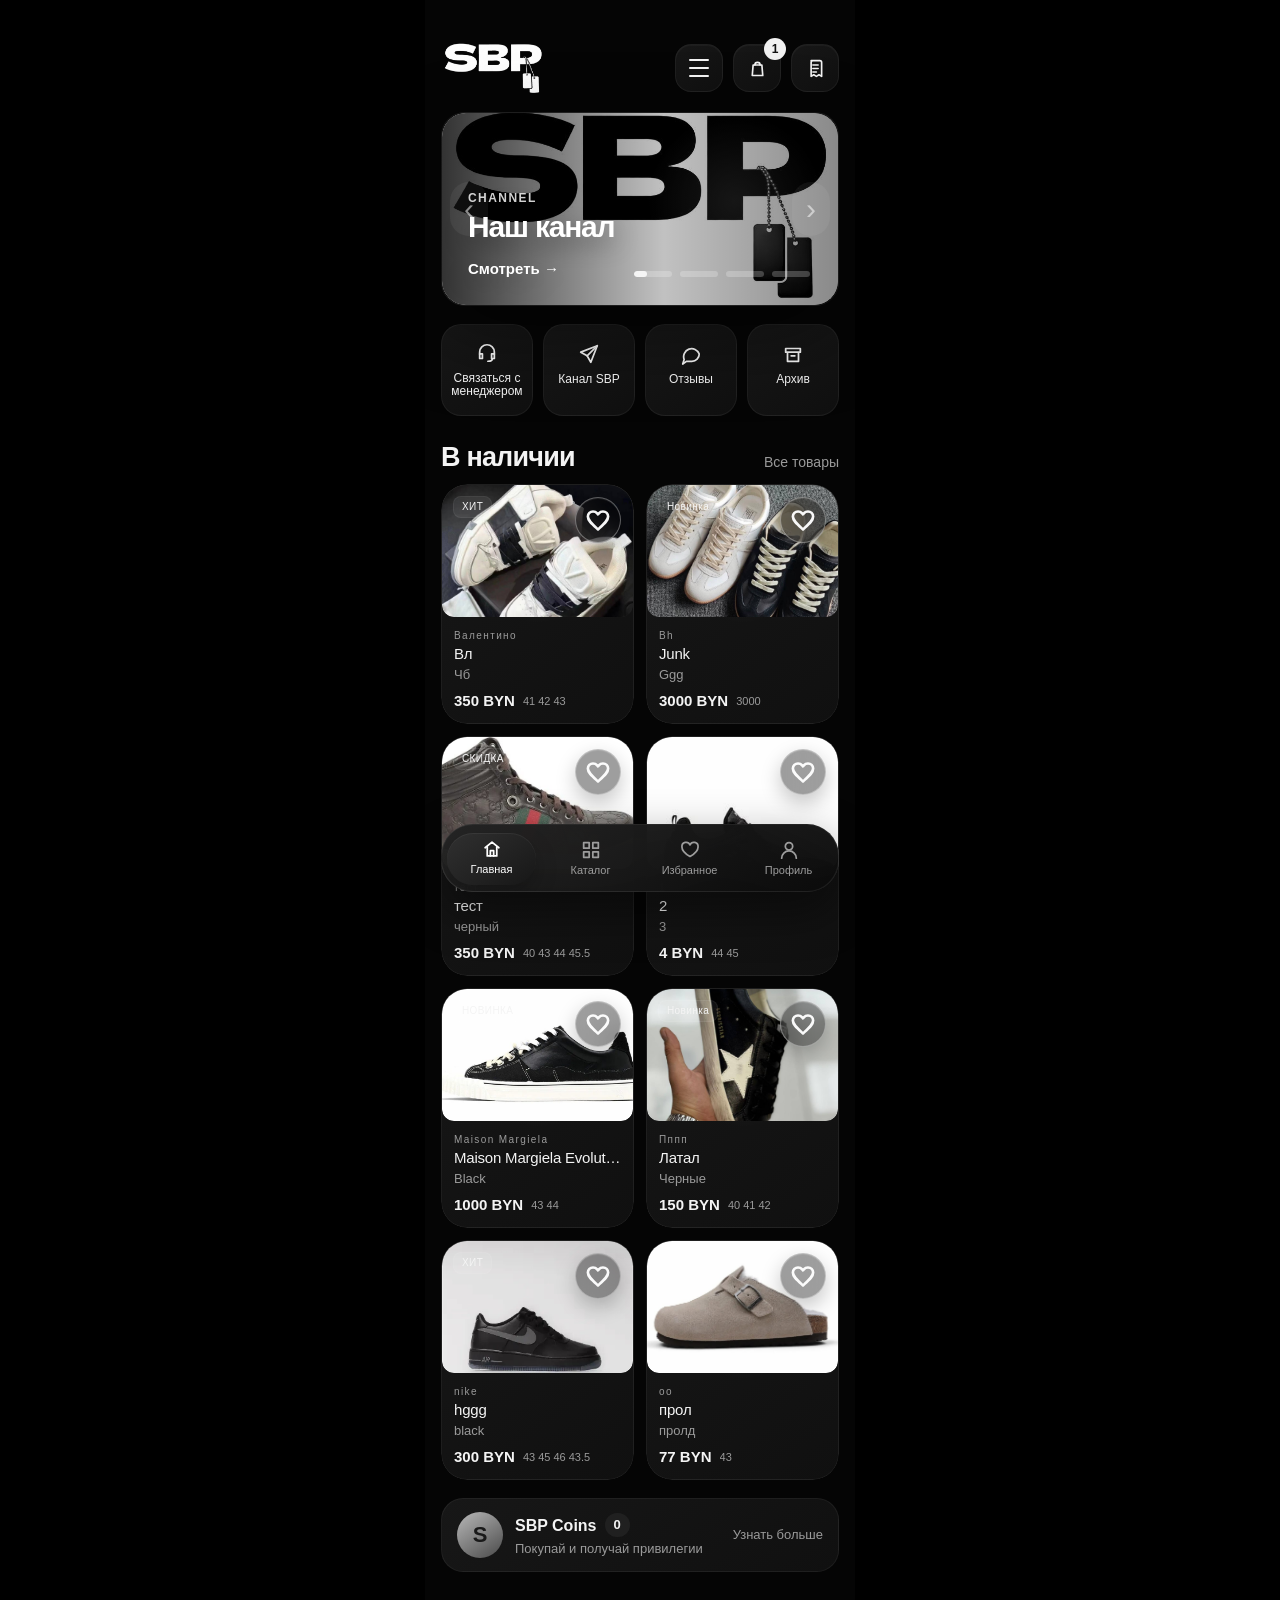
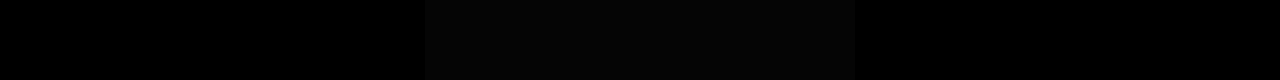
==== index.html @ 517fc0c1 "Add files via upload" ====
<!doctype html>
<html lang="ru">
<head>
<!-- SBP_DEPLOY_MARKER_v132_TEXTAREA_TG_PROFILE -->
<meta charset="utf-8"/>
<meta name="viewport" content="width=device-width, initial-scale=1, viewport-fit=cover"/>
<title>SBP Catalog Final v65 Single Product Heart</title>
<style>
*{box-sizing:border-box;-webkit-tap-highlight-color:transparent}
:root{
--bg:#050505;--text:#f4f4f4;--muted:#9a9a9a;--card1:#171717;--card2:#101010;--line:rgba(255,255,255,.055);--soft:#202020;--inverse:#f1f1f1;--inverseText:#111;--nav1:rgba(35,35,35,.94);--nav2:rgba(10,10,10,.94);--input:#101010
}
#theme-light:checked ~ .app{--bg:#f4f1ec;--text:#141414;--muted:#746f66;--card1:#fffaf3;--card2:#ebe5dc;--line:rgba(20,20,20,.085);--soft:#e5ddd2;--inverse:#171717;--inverseText:#f4f4f4;--nav1:rgba(255,250,242,.94);--nav2:rgba(230,222,210,.94);--input:#f7f1e8}
html,body{margin:0;min-height:100%;background:#000;color:var(--text);font-family:-apple-system,BlinkMacSystemFont,"SF Pro Display",Inter,Arial,sans-serif}
body{display:flex;justify-content:center}button,input,textarea{font:inherit}button{border:0;background:none;color:inherit;cursor:pointer}a{color:inherit;text-decoration:none}
.state{position:fixed;opacity:0;pointer-events:none}
.app{position:relative;width:min(100vw,430px);min-height:100vh;background:var(--bg);overflow:hidden;color:var(--text)}
.screen{display:none;min-height:100vh;padding:42px 16px 126px}
#tab-home:checked ~ .app #homeScreen,#tab-catalog:checked ~ .app #catalogScreen,#tab-favorites:checked ~ .app #favoritesScreen,#tab-archive:checked ~ .app #archiveScreen,#tab-profile:checked ~ .app #profileScreen,#tab-product:checked ~ .app #productScreen,#tab-cart:checked ~ .app #cartScreen,#tab-checkout:checked ~ .app #checkoutScreen,#tab-success:checked ~ .app #successScreen,#tab-coins:checked ~ .app #coinsScreen{display:block;animation:fade .22s ease both}
@keyframes fade{from{opacity:.45;transform:translateY(8px)}to{opacity:1;transform:translateY(0)}}
.topbar{display:flex;align-items:center;justify-content:space-between;margin-bottom:18px}.logo-btn{width:92px;height:52px;display:flex;align-items:center;padding:0}.logo-btn img{max-width:92px;max-height:52px;object-fit:contain}.top-actions{display:flex;gap:10px}
.icon-btn{position:relative;width:50px;height:50px;border-radius:16px;background:linear-gradient(145deg,var(--card1),var(--card2));border:1px solid var(--line);display:grid;place-items:center;box-shadow:inset 0 1px 0 rgba(255,255,255,.035)}.icon-btn svg,.bottom-nav svg,.quick-card svg,.searchbox svg{width:22px;height:22px;display:block;fill:none;stroke:currentColor;stroke-width:1.9;stroke-linecap:round;stroke-linejoin:round}.menu-icon{display:flex;flex-direction:column;gap:7px}.menu-icon i{width:17px;height:1.6px;border-radius:99px;background:currentColor}.cart-badge{position:absolute;top:-8px;right:-6px;width:23px;height:23px;border-radius:50%;display:grid;place-items:center;background:var(--inverse);color:var(--inverseText);font-size:13px;font-weight:800}
.hero{position:relative;height:190px;border-radius:24px;overflow:hidden;border:1px solid var(--line);box-shadow:0 28px 80px rgba(0,0,0,.35);background:radial-gradient(ellipse at 72% 48%,rgba(255,255,255,.20),transparent 8%),radial-gradient(ellipse at 61% 48%,rgba(255,255,255,.10),transparent 16%),linear-gradient(120deg,#080808,#151515 52%,#050505);animation:heroBg 9s infinite}
#theme-light:checked ~ .app .hero{background:radial-gradient(ellipse at 72% 48%,rgba(0,0,0,.12),transparent 9%),radial-gradient(ellipse at 61% 48%,rgba(0,0,0,.07),transparent 16%),linear-gradient(120deg,#fffaf3,#e8dfd2 52%,#f7f0e7)}
.hero:after{content:"";position:absolute;inset:0;background:linear-gradient(90deg,rgba(0,0,0,.88),rgba(0,0,0,.28) 57%,rgba(0,0,0,.55));pointer-events:none}#theme-light:checked ~ .app .hero:after{background:linear-gradient(90deg,rgba(255,250,242,.72),rgba(255,250,242,.16) 57%,rgba(255,250,242,.55))}
.hero-content{position:relative;z-index:2;padding:32px 20px;max-width:78%}.story{position:absolute;inset:auto auto auto 0;padding:32px 20px;max-width:78%;opacity:0;animation:storyText 9s infinite}.story:nth-child(1){animation-delay:0s}.story:nth-child(2){animation-delay:3s}.story:nth-child(3){animation-delay:6s}.story p{margin:0 0 10px;color:var(--muted);font-size:12px;letter-spacing:.16em}.story h1{margin:0;font-size:31px;line-height:.98;letter-spacing:-1.25px}.story span{display:inline-flex;margin-top:14px;padding:10px 18px;border-radius:999px;border:1px solid rgba(255,255,255,.38);font-size:15px}
@keyframes storyText{0%,30%{opacity:1;transform:translateY(0)}34%,100%{opacity:0;transform:translateY(6px)}}
.story-bars{position:absolute;right:26px;bottom:26px;z-index:3;display:flex;gap:8px}.story-bars i{width:24px;height:4px;border-radius:999px;background:rgba(255,255,255,.18);overflow:hidden;position:relative}#theme-light:checked ~ .app .story-bars i{background:rgba(20,20,20,.16)}.story-bars i:after{content:"";display:block;width:100%;height:100%;background:var(--text);transform:scaleX(0);transform-origin:left;animation:barFill 9s infinite linear}.story-bars i:nth-child(1):after{animation-delay:0s}.story-bars i:nth-child(2):after{animation-delay:3s}.story-bars i:nth-child(3):after{animation-delay:6s}
@keyframes barFill{0%{transform:scaleX(0)}33.2%{transform:scaleX(1)}33.3%,100%{transform:scaleX(0)}}
.quick-grid{display:grid;grid-template-columns:repeat(4,1fr);gap:10px;margin:18px 0 24px}.quick-card{height:94px;border-radius:20px;background:linear-gradient(145deg,var(--card1),var(--card2));border:1px solid var(--line);display:flex;flex-direction:column;align-items:center;justify-content:center;gap:9px;text-align:center;overflow:hidden;padding:8px 6px;min-width:0}.quick-card span{width:100%;display:-webkit-box;-webkit-line-clamp:2;-webkit-box-orient:vertical;overflow:hidden;text-overflow:ellipsis;font-size:12px;line-height:1.12}
.section-head{display:flex;align-items:flex-end;justify-content:space-between;margin:0 0 12px}.section-head h2{margin:0;font-size:28px;line-height:1;letter-spacing:-.8px}.section-head label,.section-head span,.section-head button{color:var(--muted);font-size:14px}
.product-grid{display:grid;grid-template-columns:repeat(2,minmax(0,1fr));gap:12px}.card{position:relative;display:block;min-width:0;height:242px;border-radius:21px;overflow:hidden;background:radial-gradient(circle at 50% 31%,rgba(255,255,255,.075),transparent 34%),linear-gradient(145deg,var(--card1),var(--card2));border:1px solid var(--line);box-shadow:inset 0 1px 0 rgba(255,255,255,.035),0 16px 34px rgba(0,0,0,.20);cursor:pointer;text-align:left;color:inherit}.card.sold{opacity:.62}.badge{position:absolute;left:11px;top:11px;z-index:4;padding:5px 8px;border-radius:8px;background:rgba(255,255,255,.065);border:1px solid var(--line);font-size:10px;line-height:1;letter-spacing:.04em}.heart{position:absolute;right:11px;top:8px;z-index:5;width:30px;height:30px;display:grid;place-items:center;font-size:24px;line-height:1}.photo{height:132px;display:flex;align-items:center;justify-content:center;padding:24px 10px 0}.photo img{display:block;max-width:128%;max-height:125px;object-fit:contain;filter:drop-shadow(0 18px 18px rgba(0,0,0,.45))}.meta{position:absolute;left:12px;right:12px;bottom:12px;min-width:0}.brand{margin:0 0 4px;color:var(--muted);font-size:10px;line-height:1;letter-spacing:.14em}.card h3{margin:0;font-size:15px;line-height:1.15;font-weight:500;letter-spacing:-.2px;white-space:nowrap;overflow:hidden;text-overflow:ellipsis}.color{margin:4px 0 10px;color:var(--muted);font-size:13px;line-height:1;white-space:nowrap;overflow:hidden;text-overflow:ellipsis}.card-bottom{display:grid;grid-template-columns:auto minmax(0,1fr);align-items:center;gap:9px}.card-bottom b{font-size:15px;line-height:1;font-weight:700;white-space:nowrap}.card-bottom span{min-width:0;color:var(--muted);font-size:11px;line-height:1;white-space:nowrap;overflow:hidden;text-overflow:ellipsis}
.coins-row,.cart-summary,.checkout-block,.product-info-card,.product-block,.profile-list,.status-card,.coins-card,.coins-status,.cart-item,.success-card,.menu-panel,.menu-list,.menu-theme,.menu-row{background:linear-gradient(145deg,var(--card1),var(--card2));border:1px solid var(--line)}.coins-row{width:100%;margin-top:18px;height:74px;border-radius:22px;display:grid;grid-template-columns:46px minmax(0,1fr) auto;align-items:center;gap:12px;padding:0 15px;text-align:left}.coin{width:46px;height:46px;border-radius:50%;display:grid;place-items:center;background:linear-gradient(145deg,#b8b8b8,#4a4a4a);color:#191919;font-size:22px;font-weight:900}#theme-light:checked ~ .app .coin{background:linear-gradient(145deg,#1d1d1d,#777);color:#fff}.coin-info small{display:block;margin-top:4px;color:var(--muted);font-size:13px;white-space:nowrap;overflow:hidden;text-overflow:ellipsis}.coin-info b{display:flex;align-items:center;gap:8px;font-size:16px}.coin-info em{font-style:normal;padding:4px 9px;border-radius:999px;background:var(--soft);font-size:13px}.more{font-size:13px;color:var(--muted)}
.page-head{margin-bottom:18px}.page-head h1{margin:0;font-size:34px;line-height:1;letter-spacing:-1.2px}.page-head p{margin:10px 0 0;color:var(--muted);font-size:14px;line-height:1.36}.searchbox{height:54px;border-radius:17px;background:var(--input);border:1px solid var(--line);display:flex;align-items:center;gap:10px;padding:0 14px;margin-bottom:14px}.searchbox input,.field{width:100%;border:0;outline:0;background:transparent;color:var(--text);font-size:15px}.chips{display:flex;gap:8px;overflow-x:auto;padding-bottom:2px;margin-bottom:20px;scrollbar-width:none}.chips::-webkit-scrollbar{display:none}.chips button{flex:0 0 auto;height:38px;padding:0 13px;border-radius:999px;background:var(--input);border:1px solid var(--line);color:var(--muted);font-size:13px}.chips button.active{background:var(--inverse);color:var(--inverseText)}
.profile-top{text-align:center;padding-top:6px}.avatar{width:108px;height:108px;border-radius:50%;margin:0 auto 14px;background:linear-gradient(145deg,var(--card1),var(--card2));border:1px solid var(--line);display:grid;place-items:center;overflow:hidden}.avatar img{max-width:82px;max-height:82px;object-fit:contain}.profile-top h1{margin:0;font-size:24px;letter-spacing:-.5px}.status-card{margin-top:20px;border-radius:24px;padding:18px}.status-row{display:flex;align-items:flex-start;justify-content:space-between;gap:12px}.status-row small{display:block;color:var(--muted);margin-bottom:8px;font-size:13px}.status-row b{font-size:24px;letter-spacing:-.6px}.status-row label{height:38px;padding:0 12px;border-radius:999px;background:var(--soft);font-size:12px;display:flex;align-items:center}.orders-left{margin:18px 0 10px;color:var(--text);font-size:14px}.progress{height:7px;border-radius:999px;overflow:hidden;background:var(--soft)}.progress span{display:block;width:42%;height:100%;background:var(--inverse);border-radius:inherit}.levels{display:flex;justify-content:space-between;margin-top:9px;color:var(--muted);font-size:10px}.profile-list{margin-top:14px;border-radius:24px;overflow:hidden}.profile-item{width:100%;height:62px;padding:0 16px;display:grid;grid-template-columns:30px minmax(0,1fr) auto;align-items:center;gap:12px;border-bottom:1px solid var(--line);text-align:left;color:inherit}.profile-item:last-child{border-bottom:0}.profile-ico{width:28px;height:28px;display:grid;place-items:center}.profile-item b{color:var(--muted);font-size:14px;font-weight:500}
.product-page,.product-gallery{display:flex;flex-direction:column;gap:14px}.product-main-image{position:relative;height:300px;border-radius:28px;overflow:hidden;background:radial-gradient(circle at 50% 28%,rgba(255,255,255,.08),transparent 36%),linear-gradient(145deg,var(--card1),var(--card2));border:1px solid var(--line);display:flex;align-items:center;justify-content:center}.product-main-image img{max-width:92%;max-height:255px;object-fit:contain;filter:drop-shadow(0 20px 18px rgba(0,0,0,.45))}.product-heart{position:absolute;top:14px;right:14px;width:42px;height:42px;border-radius:50%;background:rgba(16,16,16,.22);border:1px solid var(--line);display:grid;place-items:center;font-size:25px}.product-thumbs{display:grid;grid-template-columns:repeat(3,1fr);gap:10px}.product-thumb{height:86px;border-radius:18px;background:linear-gradient(145deg,var(--card1),var(--card2));border:1px solid var(--line);display:grid;place-items:center;overflow:hidden}.product-thumb img{max-width:90%;max-height:70px;object-fit:contain}.product-info-card,.product-block{border-radius:26px;padding:18px}.product-kicker{margin:0 0 8px;color:var(--muted);font-size:12px;letter-spacing:.14em}.product-title{margin:0;font-size:29px;line-height:1.03;letter-spacing:-1px}.product-desc{margin:9px 0 0;color:var(--muted);font-size:14px;line-height:1.38}.product-price-line{margin-top:18px;display:flex;align-items:center;justify-content:space-between;gap:12px}.product-price{font-size:26px;letter-spacing:-.6px}.stock-pill{height:34px;padding:0 12px;border-radius:999px;background:var(--soft);display:flex;align-items:center;font-size:13px}.product-block h2,.checkout-block h2,.coins-card h2{margin:0 0 12px;font-size:20px;letter-spacing:-.4px}.sizes-grid{display:grid;grid-template-columns:repeat(3,minmax(0,1fr));gap:10px}.size-option{min-height:62px;border-radius:16px;background:var(--input);border:1px solid var(--line);display:flex;flex-direction:column;align-items:center;justify-content:center;color:inherit}.size-option b{font-size:16px}.size-option small{margin-top:5px;color:var(--muted);font-size:10px}.size-radio:checked + .size-option{background:var(--inverse)!important;color:var(--inverseText)!important;border-color:var(--inverse)!important}.size-warning{display:block;margin:10px 0 0;color:var(--muted);font-size:12px}.info-list{display:grid;gap:9px}.info-item{min-height:48px;border-radius:16px;background:var(--input);border:1px solid var(--line);display:flex;align-items:center;padding:0 14px;color:var(--muted);font-size:14px}.product-action-stack{display:grid;gap:10px}.primary-link,.secondary-link,.main-action,.dark-action{width:100%;min-height:56px;border-radius:18px;display:flex;align-items:center;justify-content:center;text-align:center;text-decoration:none}.primary-link,.main-action{background:var(--inverse);color:var(--inverseText);font-weight:800}.secondary-link,.dark-action{background:var(--input);border:1px solid var(--line);color:var(--text)}.add-feedback{min-height:42px;border-radius:14px;display:grid;place-items:center;background:var(--input);border:1px solid var(--line);font-size:13px}
.cart-list{display:flex;flex-direction:column;gap:10px}.cart-item{min-height:112px;border-radius:22px;display:grid;grid-template-columns:94px minmax(0,1fr);gap:12px;padding:10px;overflow:hidden}.cart-img{height:92px;border-radius:17px;background:var(--input);display:grid;place-items:center;overflow:hidden}.cart-img img{max-width:118%;max-height:90px;object-fit:contain;filter:drop-shadow(0 12px 12px rgba(0,0,0,.45))}.cart-info{min-width:0;padding:4px 0}.cart-info h3{margin:0;font-size:15px;font-weight:500;white-space:nowrap;overflow:hidden;text-overflow:ellipsis}.cart-info p{margin:5px 0 0;color:var(--muted);font-size:13px}.cart-bottom{margin-top:14px;display:flex;align-items:center;justify-content:space-between;gap:10px}.cart-summary,.checkout-block{margin-top:14px;border-radius:24px;padding:16px}.summary-row{display:flex;align-items:center;justify-content:space-between;gap:14px;margin-bottom:10px;color:var(--muted);font-size:14px}.summary-row b{color:var(--text);text-align:right;font-size:14px}.summary-row.total{margin:14px 0 0;padding-top:14px;border-top:1px solid var(--line);color:var(--text);font-size:18px}.delivery-grid{display:grid;gap:9px}.delivery-option{min-height:58px;border-radius:17px;background:var(--input);border:1px solid var(--line);display:flex;align-items:center;justify-content:space-between;gap:12px;padding:0 14px;text-align:left;color:inherit}.delivery-option span{display:block;font-size:15px}.delivery-option small{display:block;margin-top:4px;color:var(--muted);font-size:12px}.delivery-option b{width:18px;height:18px;border-radius:50%;border:1px solid rgba(255,255,255,.35)}.delivery-option.selected{border-color:var(--inverse)!important}.delivery-option.selected b{background:var(--inverse);box-shadow:inset 0 0 0 5px var(--card1);border-color:var(--inverse)}.delivery-fields{display:none}#delivery-pickup:checked ~ .app [data-fields="pickup"],#delivery-evro:checked ~ .app [data-fields="evropochta"],#delivery-bel:checked ~ .app [data-fields="belpochta"]{display:block}.pickup-note,.discount-card{border-radius:18px;background:var(--input);border:1px solid var(--line);padding:14px;margin-bottom:12px}.pickup-note b,.discount-card b{display:block;font-size:14px;line-height:1.25}.pickup-note span,.discount-card span{display:block;margin-top:6px;color:var(--muted);font-size:12px;line-height:1.35}.form-grid{display:grid;gap:10px}.field{height:54px;border-radius:17px;background:var(--input);border:1px solid var(--line);padding:0 14px}textarea.field{height:92px;padding-top:14px;resize:none}.form-note{margin:11px 0 0;color:var(--muted);font-size:13px;line-height:1.35}.discount-card{display:grid;grid-template-columns:minmax(0,1fr) auto;gap:12px;align-items:center}.discount-card button{height:38px;padding:0 12px;border-radius:999px;background:var(--inverse);color:var(--inverseText);font-size:13px;font-weight:800;white-space:nowrap}
.success-card{min-height:520px;border-radius:30px;display:flex;flex-direction:column;align-items:center;text-align:center;padding:54px 28px 28px}.success-mark{width:72px;height:72px;border-radius:50%;background:var(--inverse);color:var(--inverseText);display:grid;place-items:center;font-size:36px;font-weight:800;margin-bottom:20px}.success-card h1{margin:0;font-size:30px;letter-spacing:-1px}.success-card p{margin:12px 0;color:var(--muted);font-size:14px;line-height:1.4;max-width:300px}.success-steps{width:100%;display:grid;gap:9px;margin:22px 0 14px}.success-steps div{min-height:64px;border-radius:18px;background:var(--input);border:1px solid var(--line);display:grid;grid-template-columns:34px minmax(0,1fr);gap:12px;align-items:center;padding:12px;text-align:left}.success-steps span{width:34px;height:34px;border-radius:50%;display:grid;place-items:center;background:var(--inverse);color:var(--inverseText);font-weight:800}
.bottom-nav{position:fixed;left:50%;bottom:max(14px,env(safe-area-inset-bottom));transform:translateX(-50%);z-index:900;width:min(calc(100vw - 32px),398px);height:72px;border-radius:32px;background:linear-gradient(145deg,var(--nav1),var(--nav2));border:1px solid var(--line);backdrop-filter:blur(24px);display:grid;grid-template-columns:repeat(4,1fr);align-items:center;overflow:hidden}.bottom-nav label{position:relative;z-index:2;height:100%;display:flex;flex-direction:column;align-items:center;justify-content:center;gap:4px;color:var(--muted);font-size:11px;transition:color .28s ease,transform .28s ease}.nav-indicator{position:absolute;z-index:1;top:10px;left:5px;width:calc(25% - 10px);height:52px;border-radius:28px;background:linear-gradient(145deg,#303030,#171717);box-shadow:inset 0 1px 0 rgba(255,255,255,.055),0 10px 22px rgba(0,0,0,.24);transform:translateX(0);transition:transform .42s cubic-bezier(.22,1,.36,1)}#theme-light:checked ~ .app .nav-indicator{background:linear-gradient(145deg,#fff,#ded6ca)}#tab-home:checked ~ .app .nav-home,#tab-catalog:checked ~ .app .nav-catalog,#tab-favorites:checked ~ .app .nav-favorites,#tab-profile:checked ~ .app .nav-profile{color:var(--text);transform:translateY(-1px)}#tab-catalog:checked ~ .app .nav-indicator{transform:translateX(calc(100% + 10px))}#tab-favorites:checked ~ .app .nav-indicator{transform:translateX(calc((100% + 10px)*2))}#tab-profile:checked ~ .app .nav-indicator{transform:translateX(calc((100% + 10px)*3))}.bottom-nav svg{width:22px;height:22px;display:block;fill:none;stroke:currentColor;stroke-width:1.9;stroke-linecap:round;stroke-linejoin:round}
.menu-overlay{position:fixed;inset:0;z-index:3000;opacity:0;visibility:hidden;pointer-events:none;background:rgba(0,0,0,0);backdrop-filter:blur(0);transition:.3s ease}.menu-panel{position:absolute;top:max(8px,env(safe-area-inset-top));right:10px;bottom:max(18px,env(safe-area-inset-bottom));width:min(calc(100vw - 40px),356px);border-radius:30px;overflow:auto;padding:22px 18px 28px;transform:translateX(calc(100% + 18px));opacity:.86;transition:transform .46s cubic-bezier(.22,1,.36,1),opacity .34s ease;scrollbar-width:none}.menu-panel::-webkit-scrollbar{display:none}#menu-toggle:checked ~ .app .menu-overlay{opacity:1;visibility:visible;pointer-events:auto;background:rgba(0,0,0,.72);backdrop-filter:blur(8px)}#menu-toggle:checked ~ .app .menu-panel{transform:translateX(0);opacity:1}.menu-top{display:flex;align-items:flex-start;justify-content:space-between;margin-bottom:18px}.menu-logo img{max-width:102px;max-height:58px;object-fit:contain}.menu-close{width:42px;height:42px;border-radius:50%;background:var(--soft);display:grid;place-items:center;font-size:28px}.menu-group{margin-top:14px}.menu-caption{margin:0 0 9px;color:var(--muted);font-size:13px}.menu-list{overflow:hidden;border-radius:18px}.menu-row{min-height:68px;display:grid;grid-template-columns:42px minmax(0,1fr) 18px;align-items:center;gap:10px;padding:0 14px;border-bottom:1px solid var(--line);text-decoration:none;color:inherit}.menu-row:last-child{border-bottom:0}.menu-text b{display:block;font-size:15px;font-weight:500;white-space:nowrap;overflow:hidden;text-overflow:ellipsis}.menu-text small{display:block;margin-top:6px;color:var(--muted);font-size:12px;white-space:nowrap;overflow:hidden;text-overflow:ellipsis}.menu-arrow{color:var(--muted);font-size:22px}.menu-theme{min-height:70px;border-radius:18px;display:grid;grid-template-columns:42px minmax(0,1fr) auto;align-items:center;gap:10px;padding:0 14px}.theme-switch{width:76px;height:38px;border-radius:999px;background:var(--soft);padding:4px;display:flex;justify-content:space-between;align-items:center;gap:4px;border:0}.theme-switch span{width:30px;height:30px;border-radius:50%;display:grid;place-items:center;color:var(--muted);transition:.2s}.theme-switch .dark-dot{background:var(--inverse);color:var(--inverseText)}#theme-light:checked ~ .app .theme-switch .dark-dot{background:transparent;color:var(--muted)}#theme-light:checked ~ .app .theme-switch .light-dot{background:var(--inverse);color:var(--inverseText)}#theme-light:checked ~ .app .theme-label-dark{display:none}.theme-label-light{display:none}#theme-light:checked ~ .app .theme-label-light{display:inline}
.coins-hero{position:relative;min-height:202px;border-radius:30px;padding:22px;overflow:hidden;background:radial-gradient(circle at 78% 28%,rgba(255,255,255,.14),transparent 24%),radial-gradient(circle at 18% 100%,rgba(255,255,255,.06),transparent 34%),linear-gradient(145deg,var(--card1),var(--card2));border:1px solid var(--line)}.coins-balance b{display:block;font-size:58px;line-height:.9;letter-spacing:-2.2px}.coins-balance span,.coins-kicker{color:var(--muted)}.coins-mark{position:absolute;right:22px;bottom:22px;width:70px;height:70px;border-radius:50%;display:grid;place-items:center;background:linear-gradient(145deg,#c5c5c5,#4a4a4a);color:#151515;font-size:32px;font-weight:900}.coins-status,.coins-card{margin-top:14px;border-radius:24px;padding:16px}.coins-card p{color:var(--muted);font-size:14px;line-height:1.42}.bonus-list,.history-list{display:grid;gap:9px;margin-top:12px}.bonus-item,.history-item{border-radius:18px;background:var(--input);border:1px solid var(--line);padding:13px}.bonus-item{display:grid;grid-template-columns:minmax(0,1fr) auto;gap:12px;align-items:center}.bonus-cost{height:40px;padding:0 12px;border-radius:999px;background:var(--inverse);color:var(--inverseText);display:flex;align-items:center;font-size:13px;font-weight:800;white-space:nowrap}.history-item{min-height:54px;display:grid;grid-template-columns:auto minmax(0,1fr) auto;align-items:center;gap:9px}.history-sign{width:32px;height:32px;border-radius:50%;background:var(--soft);display:grid;place-items:center}.history-text small{color:var(--muted)}
@media(max-width:380px){.screen{padding-left:12px;padding-right:12px}.quick-grid{gap:8px}.quick-card{height:88px}.quick-card span{font-size:11px}.card{height:232px;border-radius:19px}.photo{height:126px}.sizes-grid{grid-template-columns:repeat(2,1fr)}.product-main-image{height:276px}}

/* === v32 layout polish / safe-area / alignment === */
:root{
  --page-x:16px;
  --screen-top:40px;
  --screen-bottom:calc(132px + env(safe-area-inset-bottom));
  --nav-bottom:max(14px, env(safe-area-inset-bottom));
}

html{
  background:#000;
}

body{
  overflow-x:hidden;
}

.app{
  width:min(100vw,430px);
  min-height:100dvh;
  isolation:isolate;
}

.screen{
  padding:var(--screen-top) var(--page-x) var(--screen-bottom) !important;
}

.topbar{
  margin-bottom:18px !important;
  min-height:52px;
}

.logo-btn,
.logo-btn img{
  flex:0 0 auto;
}

.top-actions{
  flex:0 0 auto;
  align-items:center;
}

.icon-btn{
  flex:0 0 50px;
}

.hero{
  height:188px;
  margin-bottom:0;
}

.hero-content{
  inset:0;
  max-width:100%;
  padding:0;
}

.story{
  top:0;
  left:0;
  right:0;
  bottom:0;
  padding:31px 20px;
  max-width:78%;
}

.story span{
  white-space:nowrap;
}

.quick-grid{
  gap:10px !important;
  margin:18px 0 24px !important;
  align-items:stretch;
}

.quick-card{
  width:100%;
  min-width:0;
  height:92px !important;
  padding:9px 6px !important;
  border-radius:20px !important;
}

.quick-card svg{
  width:22px !important;
  height:22px !important;
  flex:0 0 auto;
}

.quick-card span{
  min-height:25px;
  max-height:27px;
  overflow:hidden !important;
  text-overflow:ellipsis !important;
  display:-webkit-box !important;
  -webkit-line-clamp:2;
  -webkit-box-orient:vertical;
  word-break:normal;
  overflow-wrap:normal;
}

.section-head{
  margin:0 0 13px !important;
  min-height:31px;
}

.section-head h2{
  font-size:27px !important;
}

.product-grid{
  gap:12px !important;
}

.card{
  height:240px !important;
  border-radius:21px !important;
}

.photo{
  height:130px !important;
  padding-top:24px !important;
}

.photo img{
  max-height:122px !important;
}

.meta{
  left:12px !important;
  right:12px !important;
  bottom:13px !important;
}

.card h3{
  max-width:100%;
}

.card-bottom{
  gap:8px !important;
}

.coins-row{
  margin-top:18px !important;
  height:74px !important;
  border-radius:22px !important;
}

.page-head{
  margin-bottom:18px !important;
}

.page-head h1{
  font-size:33px !important;
}

.page-head p{
  max-width:95%;
}

.searchbox{
  margin-bottom:14px !important;
}

.chips{
  margin-bottom:20px !important;
}

.product-main-image{
  height:296px !important;
  border-radius:28px !important;
}

.product-main-image img{
  max-height:250px !important;
}

.product-thumbs{
  gap:10px !important;
}

.product-thumb{
  height:84px !important;
}

.product-info-card,
.product-block,
.checkout-block,
.cart-summary,
.status-card,
.coins-card,
.coins-status{
  border-radius:24px !important;
}

.product-info-card{
  padding:18px !important;
}

.product-block{
  padding:16px !important;
}

.sizes-grid{
  gap:9px !important;
}

.size-option{
  min-height:62px !important;
  border-radius:16px !important;
}

.info-list{
  gap:9px !important;
}

.info-item{
  min-height:48px !important;
}

.product-action-stack{
  gap:10px !important;
}

.primary-link,
.secondary-link,
.main-action,
.dark-action{
  min-height:55px !important;
  border-radius:18px !important;
}

.cart-list{
  gap:10px !important;
}

.cart-item{
  border-radius:22px !important;
  padding:10px !important;
}

.cart-summary{
  margin-top:14px !important;
}

.checkout-block{
  margin-top:14px !important;
  padding:16px !important;
}

.delivery-grid{
  gap:9px !important;
}

.delivery-option{
  min-height:58px !important;
  border-radius:17px !important;
}

.form-grid{
  gap:10px !important;
}

.field{
  height:54px !important;
  border-radius:17px !important;
}

textarea.field{
  height:92px !important;
}

.profile-top{
  padding-top:4px !important;
}

.avatar{
  width:106px !important;
  height:106px !important;
}

.avatar img{
  max-width:80px !important;
  max-height:80px !important;
}

.profile-list{
  border-radius:24px !important;
}

.profile-item{
  height:61px !important;
}

.success-card{
  min-height:calc(100dvh - var(--screen-top) - var(--screen-bottom));
  border-radius:30px !important;
}

.menu-overlay{
  width:100vw;
  height:100dvh;
  overflow:hidden;
}

.menu-panel{
  top:max(8px, env(safe-area-inset-top)) !important;
  right:10px !important;
  bottom:max(14px, env(safe-area-inset-bottom)) !important;
  width:min(calc(100vw - 38px),356px) !important;
  max-height:calc(100dvh - max(8px, env(safe-area-inset-top)) - max(14px, env(safe-area-inset-bottom))) !important;
  padding:22px 18px 28px !important;
  overscroll-behavior:contain;
  -webkit-overflow-scrolling:touch;
}

.bottom-nav{
  bottom:var(--nav-bottom) !important;
  width:min(calc(100vw - 28px),398px) !important;
  height:72px !important;
  border-radius:32px !important;
  z-index:1200 !important;
  box-shadow:0 18px 45px rgba(0,0,0,.34);
}

.nav-indicator{
  top:10px !important;
  left:5px !important;
  height:52px !important;
  width:calc(25% - 10px) !important;
}

.bottom-nav label{
  min-width:0;
  padding-top:2px;
}

.bottom-nav label span{
  max-width:100%;
  white-space:nowrap;
  overflow:hidden;
  text-overflow:ellipsis;
}

.bottom-nav svg{
  flex:0 0 auto;
}

@supports (padding: max(0px)){
  .screen{
    padding-bottom:calc(132px + env(safe-area-inset-bottom)) !important;
  }
}

@media(max-width:380px){
  :root{
    --page-x:12px;
    --screen-top:36px;
    --screen-bottom:calc(126px + env(safe-area-inset-bottom));
  }

  .topbar{
    margin-bottom:16px !important;
  }

  .icon-btn{
    width:48px !important;
    height:48px !important;
    flex-basis:48px;
    border-radius:15px !important;
  }

  .top-actions{
    gap:8px !important;
  }

  .hero{
    height:180px !important;
    border-radius:23px !important;
  }

  .story{
    padding:28px 18px;
    max-width:82%;
  }

  .story h1{
    font-size:29px !important;
  }

  .story span{
    padding:9px 15px !important;
    font-size:14px !important;
  }

  .story-bars{
    right:22px !important;
    bottom:22px !important;
  }

  .story-bars i{
    width:22px !important;
  }

  .quick-grid{
    gap:8px !important;
    margin:16px 0 22px !important;
  }

  .quick-card{
    height:86px !important;
    border-radius:18px !important;
    padding:8px 5px !important;
    gap:8px !important;
  }

  .quick-card svg{
    width:20px !important;
    height:20px !important;
  }

  .quick-card span{
    font-size:10.5px !important;
    line-height:1.08 !important;
    max-height:23px;
  }

  .section-head h2{
    font-size:26px !important;
  }

  .product-grid{
    gap:10px !important;
  }

  .card{
    height:228px !important;
    border-radius:19px !important;
  }

  .photo{
    height:122px !important;
    padding-top:22px !important;
  }

  .photo img{
    max-height:116px !important;
  }

  .card h3{
    font-size:14px !important;
  }

  .color{
    font-size:12px !important;
  }

  .card-bottom b{
    font-size:14px !important;
  }

  .card-bottom span{
    font-size:10.5px !important;
  }

  .coins-row{
    height:72px !important;
    grid-template-columns:44px minmax(0,1fr) auto !important;
    padding:0 13px !important;
  }

  .coin{
    width:44px !important;
    height:44px !important;
  }

  .more{
    max-width:84px;
    overflow:hidden;
    text-overflow:ellipsis;
    white-space:nowrap;
  }

  .page-head h1{
    font-size:31px !important;
  }

  .product-main-image{
    height:274px !important;
  }

  .product-main-image img{
    max-height:232px !important;
  }

  .product-title{
    font-size:27px !important;
  }

  .product-price{
    font-size:24px !important;
  }

  .sizes-grid{
    grid-template-columns:repeat(2,minmax(0,1fr)) !important;
  }

  .menu-panel{
    right:8px !important;
    width:calc(100vw - 32px) !important;
    border-radius:28px !important;
    padding:20px 14px 24px !important;
  }

  .menu-row{
    min-height:64px !important;
    grid-template-columns:38px minmax(0,1fr) 16px !important;
  }

  .menu-text b{
    font-size:14px !important;
  }

  .menu-text small{
    font-size:11px !important;
  }

  .bottom-nav{
    width:calc(100vw - 24px) !important;
    height:70px !important;
    border-radius:31px !important;
  }

  .nav-indicator{
    height:50px !important;
  }

  .bottom-nav label{
    font-size:10.5px !important;
  }
}

@media(max-width:340px){
  .quick-card span{
    font-size:10px !important;
  }

  .story h1{
    font-size:27px !important;
  }

  .card{
    height:218px !important;
  }

  .photo{
    height:116px !important;
  }

  .meta{
    left:10px !important;
    right:10px !important;
  }
}


/* === v33 fixes: delivery active, sizes, top icons, nav safe-area === */

/* 1) Delivery active state: remove static visual and bind to radio state */
.delivery-option.selected{
  border-color:var(--line) !important;
}

.delivery-option.selected b{
  background:transparent !important;
  box-shadow:none !important;
  border-color:rgba(255,255,255,.35) !important;
}

#delivery-pickup:checked ~ .app label[for="delivery-pickup"],
#delivery-evro:checked ~ .app label[for="delivery-evro"],
#delivery-bel:checked ~ .app label[for="delivery-bel"]{
  border-color:var(--inverse) !important;
  background:linear-gradient(145deg,var(--card1),var(--card2)) !important;
}

#delivery-pickup:checked ~ .app label[for="delivery-pickup"] b,
#delivery-evro:checked ~ .app label[for="delivery-evro"] b,
#delivery-bel:checked ~ .app label[for="delivery-bel"] b{
  background:var(--inverse) !important;
  border-color:var(--inverse) !important;
  box-shadow:inset 0 0 0 5px var(--card1) !important;
}

/* 2) Size radio dots were visible and broke the grid */
.size-radio{
  position:absolute !important;
  opacity:0 !important;
  pointer-events:none !important;
  width:0 !important;
  height:0 !important;
  margin:0 !important;
  appearance:none !important;
  -webkit-appearance:none !important;
}

.sizes-grid{
  display:grid !important;
  grid-template-columns:repeat(3,minmax(0,1fr)) !important;
  gap:10px !important;
}

.size-option{
  width:100% !important;
  min-height:64px !important;
  border-radius:17px !important;
  background:var(--input) !important;
  border:1px solid var(--line) !important;
  display:flex !important;
  flex-direction:column !important;
  align-items:center !important;
  justify-content:center !important;
  text-align:center !important;
}

.size-option b{
  font-size:17px !important;
  line-height:1 !important;
}

.size-option small{
  margin-top:6px !important;
  font-size:11px !important;
  line-height:1 !important;
}

.size-radio:checked + .size-option{
  background:var(--inverse) !important;
  color:var(--inverseText) !important;
  border-color:var(--inverse) !important;
}

.size-radio:checked + .size-option small{
  color:var(--inverseText) !important;
  opacity:.62;
}

/* 3) Top icon alignment */
.topbar{
  align-items:center !important;
}

.logo-btn{
  height:48px !important;
}

.logo-btn img{
  max-height:48px !important;
  max-width:96px !important;
}

.top-actions{
  gap:10px !important;
  align-items:center !important;
}

.icon-btn{
  width:48px !important;
  height:48px !important;
  flex:0 0 48px !important;
  border-radius:16px !important;
  padding:0 !important;
}

.icon-btn svg{
  width:21px !important;
  height:21px !important;
  stroke-width:1.9 !important;
}

.menu-icon{
  gap:6px !important;
}

.menu-icon i{
  width:20px !important;
  height:2px !important;
  border-radius:999px !important;
}

.cart-badge{
  top:-7px !important;
  right:-6px !important;
  width:22px !important;
  height:22px !important;
  font-size:12px !important;
}

/* 4) smaller, accurate bottom nav safe-area */
:root{
  --screen-bottom:calc(96px + env(safe-area-inset-bottom)) !important;
  --nav-bottom:max(8px, env(safe-area-inset-bottom)) !important;
}

.screen{
  padding-bottom:var(--screen-bottom) !important;
}

.bottom-nav{
  bottom:var(--nav-bottom) !important;
  height:66px !important;
  border-radius:29px !important;
  width:min(calc(100vw - 28px),398px) !important;
}

.nav-indicator{
  top:8px !important;
  height:50px !important;
  border-radius:25px !important;
}

.bottom-nav label{
  gap:3px !important;
  font-size:10.5px !important;
  padding-top:1px !important;
}

.bottom-nav svg{
  width:21px !important;
  height:21px !important;
}

/* Make bottom content still readable but not hidden */
.success-card{
  min-height:calc(100dvh - var(--screen-top) - var(--screen-bottom)) !important;
}

@supports (padding: max(0px)){
  .screen{
    padding-bottom:calc(96px + env(safe-area-inset-bottom)) !important;
  }
}

@media(max-width:380px){
  :root{
    --screen-bottom:calc(92px + env(safe-area-inset-bottom)) !important;
    --nav-bottom:max(7px, env(safe-area-inset-bottom)) !important;
  }

  .top-actions{
    gap:8px !important;
  }

  .icon-btn{
    width:46px !important;
    height:46px !important;
    flex-basis:46px !important;
    border-radius:15px !important;
  }

  .icon-btn svg{
    width:20px !important;
    height:20px !important;
  }

  .menu-icon i{
    width:19px !important;
    height:2px !important;
  }

  .sizes-grid{
    grid-template-columns:repeat(3,minmax(0,1fr)) !important;
    gap:8px !important;
  }

  .size-option{
    min-height:60px !important;
    border-radius:16px !important;
  }

  .size-option b{
    font-size:16px !important;
  }

  .size-option small{
    font-size:10px !important;
  }

  .bottom-nav{
    width:calc(100vw - 24px) !important;
    height:64px !important;
    border-radius:28px !important;
  }

  .nav-indicator{
    top:7px !important;
    height:50px !important;
  }

  .bottom-nav svg{
    width:20px !important;
    height:20px !important;
  }

  .bottom-nav label{
    font-size:10px !important;
  }

  @supports (padding: max(0px)){
    .screen{
      padding-bottom:calc(92px + env(safe-area-inset-bottom)) !important;
    }
  }
}

@media(max-width:340px){
  .sizes-grid{
    gap:7px !important;
  }

  .size-option{
    min-height:58px !important;
  }

  .size-option b{
    font-size:15px !important;
  }

  .size-option small{
    font-size:9.5px !important;
  }
}


/* === v34 tap fix + centered menu icon === */

/* make every tappable label behave like a button in mobile previews */
label,
.quick-card,
.card,
.profile-item,
.coins-row,
.primary-link,
.secondary-link,
.dark-action,
.main-action,
.delivery-option,
.size-option,
.bottom-nav label,
.icon-btn{
  cursor:pointer;
  touch-action:manipulation;
  user-select:none;
  -webkit-user-select:none;
}

/* remove accidental tap delay/highlight on iOS/Telegram preview */
*{
  -webkit-tap-highlight-color:transparent;
}

/* keep hidden state inputs truly outside the clickable surface */
.state{
  position:absolute !important;
  left:-9999px !important;
  top:auto !important;
  width:1px !important;
  height:1px !important;
  opacity:0 !important;
  pointer-events:auto !important;
}

/* top right icons: strict equal sizing */
.top-actions{
  display:flex !important;
  align-items:center !important;
  justify-content:flex-end !important;
  gap:10px !important;
}

.icon-btn{
  width:48px !important;
  height:48px !important;
  min-width:48px !important;
  min-height:48px !important;
  flex:0 0 48px !important;
  border-radius:16px !important;
  padding:0 !important;
  box-sizing:border-box !important;
}

/* center hamburger inside its square */
.menu-icon{
  display:flex !important;
  flex-direction:column !important;
  align-items:center !important;
  justify-content:center !important;
  gap:6px !important;
  line-height:0 !important;
}

.menu-icon i{
  display:block !important;
  width:20px !important;
  height:2px !important;
  min-height:2px !important;
  margin:0 !important;
  padding:0 !important;
  border-radius:999px !important;
  background:currentColor !important;
  transform:none !important;
}

.icon-btn svg{
  display:block !important;
  width:21px !important;
  height:21px !important;
  margin:auto !important;
}

/* make cart/search visually centered too */
.icon-btn:not(.menu-icon){
  display:grid !important;
  place-items:center !important;
}

@media(max-width:380px){
  .top-actions{
    gap:8px !important;
  }

  .icon-btn{
    width:46px !important;
    height:46px !important;
    min-width:46px !important;
    min-height:46px !important;
    flex-basis:46px !important;
  }

  .menu-icon{
    gap:5.5px !important;
  }

  .menu-icon i{
    width:19px !important;
    height:2px !important;
  }

  .icon-btn svg{
    width:20px !important;
    height:20px !important;
  }
}


/* === v35 pure black & white light theme === */
#theme-light:checked ~ .app{
  --bg:#ffffff !important;
  --text:#090909 !important;
  --muted:#6f6f6f !important;
  --card1:#ffffff !important;
  --card2:#f4f4f4 !important;
  --line:rgba(0,0,0,.105) !important;
  --soft:#eeeeee !important;
  --inverse:#0b0b0b !important;
  --inverseText:#ffffff !important;
  --nav1:rgba(255,255,255,.96) !important;
  --nav2:rgba(238,238,238,.96) !important;
  --input:#f7f7f7 !important;
}

#theme-light:checked ~ .app .hero{
  background:
    radial-gradient(ellipse at 72% 48%, rgba(0,0,0,.10), transparent 9%),
    radial-gradient(ellipse at 61% 48%, rgba(0,0,0,.055), transparent 16%),
    linear-gradient(120deg,#ffffff,#eeeeee 52%,#ffffff) !important;
}

#theme-light:checked ~ .app .hero:after{
  background:linear-gradient(90deg,rgba(255,255,255,.78),rgba(255,255,255,.18) 57%,rgba(255,255,255,.58)) !important;
}

#theme-light:checked ~ .app .icon-btn,
#theme-light:checked ~ .app .quick-card,
#theme-light:checked ~ .app .card,
#theme-light:checked ~ .app .coins-row,
#theme-light:checked ~ .app .profile-list,
#theme-light:checked ~ .app .profile-item,
#theme-light:checked ~ .app .status-card,
#theme-light:checked ~ .app .cart-item,
#theme-light:checked ~ .app .cart-summary,
#theme-light:checked ~ .app .checkout-block,
#theme-light:checked ~ .app .product-info-card,
#theme-light:checked ~ .app .product-block,
#theme-light:checked ~ .app .info-card,
#theme-light:checked ~ .app .coins-card,
#theme-light:checked ~ .app .coins-status,
#theme-light:checked ~ .app .menu-list,
#theme-light:checked ~ .app .menu-theme,
#theme-light:checked ~ .app .menu-row,
#theme-light:checked ~ .app .delivery-option,
#theme-light:checked ~ .app .field,
#theme-light:checked ~ .app .discount-card,
#theme-light:checked ~ .app .active-bonus,
#theme-light:checked ~ .app .history-item,
#theme-light:checked ~ .app .rule-row,
#theme-light:checked ~ .app .bonus-item,
#theme-light:checked ~ .app .success-card,
#theme-light:checked ~ .app .product-main-image,
#theme-light:checked ~ .app .product-thumb,
#theme-light:checked ~ .app .size-option,
#theme-light:checked ~ .app .info-item,
#theme-light:checked ~ .app .pickup-note,
#theme-light:checked ~ .app .cart-img{
  background:linear-gradient(145deg,#ffffff,#f4f4f4) !important;
  border-color:rgba(0,0,0,.105) !important;
  color:#090909 !important;
}

#theme-light:checked ~ .app .bottom-nav{
  background:linear-gradient(145deg,rgba(255,255,255,.96),rgba(238,238,238,.96)) !important;
  border-color:rgba(0,0,0,.11) !important;
  box-shadow:0 18px 45px rgba(0,0,0,.13) !important;
}

#theme-light:checked ~ .app .nav-indicator{
  background:linear-gradient(145deg,#ffffff,#e5e5e5) !important;
  box-shadow:
    inset 0 1px 0 rgba(255,255,255,.9),
    0 10px 22px rgba(0,0,0,.10) !important;
}

#theme-light:checked ~ .app .bottom-nav label{
  color:#777777 !important;
}

#theme-light:checked ~ .app #tab-home:checked ~ .bottom-nav .nav-home,
#theme-light:checked ~ .app #tab-catalog:checked ~ .bottom-nav .nav-catalog,
#theme-light:checked ~ .app #tab-favorites:checked ~ .bottom-nav .nav-favorites,
#theme-light:checked ~ .app #tab-profile:checked ~ .bottom-nav .nav-profile{
  color:#090909 !important;
}

#theme-light:checked ~ .app .brand,
#theme-light:checked ~ .app .color,
#theme-light:checked ~ .app .page-head p,
#theme-light:checked ~ .app .hero-kicker,
#theme-light:checked ~ .app .story p,
#theme-light:checked ~ .app .form-note,
#theme-light:checked ~ .app .product-desc,
#theme-light:checked ~ .app .menu-text small,
#theme-light:checked ~ .app .coin-info small,
#theme-light:checked ~ .app .delivery-option small,
#theme-light:checked ~ .app .info-item,
#theme-light:checked ~ .app .pickup-note span,
#theme-light:checked ~ .app .discount-card span,
#theme-light:checked ~ .app .summary-row,
#theme-light:checked ~ .app .profile-item b,
#theme-light:checked ~ .app .size-option small{
  color:#6f6f6f !important;
}

#theme-light:checked ~ .app .primary-link,
#theme-light:checked ~ .app .main-action,
#theme-light:checked ~ .app .bonus-cost,
#theme-light:checked ~ .app .discount-card button,
#theme-light:checked ~ .app .step-num,
#theme-light:checked ~ .app .success-mark,
#theme-light:checked ~ .app .success-steps span{
  background:#0b0b0b !important;
  color:#ffffff !important;
}

#theme-light:checked ~ .app .secondary-link,
#theme-light:checked ~ .app .dark-action{
  background:#ffffff !important;
  color:#090909 !important;
  border-color:rgba(0,0,0,.105) !important;
}

#theme-light:checked ~ .app .coin,
#theme-light:checked ~ .app .coins-mark{
  background:linear-gradient(145deg,#111111,#777777) !important;
  color:#ffffff !important;
}

#theme-light:checked ~ .app .story-bars i{
  background:rgba(0,0,0,.16) !important;
}

#theme-light:checked ~ .app .story-bars i:after{
  background:#090909 !important;
}

#theme-light:checked ~ .app .theme-switch .light-dot{
  background:#0b0b0b !important;
  color:#ffffff !important;
}

#theme-light:checked ~ .app .theme-switch .dark-dot{
  color:#777777 !important;
}

#theme-light:checked ~ .app .cart-badge{
  background:#0b0b0b !important;
  color:#ffffff !important;
}


/* === v36 bonus modal + serious animations + bot-ready logic notes === */

/* good, noticeable but calm animations */
@keyframes softRise{
  from{opacity:0;transform:translateY(14px) scale(.985)}
  to{opacity:1;transform:translateY(0) scale(1)}
}

@keyframes softPress{
  0%{transform:scale(1)}
  50%{transform:scale(.975)}
  100%{transform:scale(1)}
}

@keyframes glowSweep{
  0%{transform:translateX(-120%);opacity:0}
  25%{opacity:.55}
  100%{transform:translateX(120%);opacity:0}
}

@keyframes modalIn{
  from{opacity:0;transform:translateY(18px) scale(.96)}
  to{opacity:1;transform:translateY(0) scale(1)}
}

@keyframes overlayIn{
  from{opacity:0}
  to{opacity:1}
}

.screen{
  animation:softRise .34s cubic-bezier(.22,1,.36,1) both;
}

.card,
.quick-card,
.profile-item,
.coins-row,
.bonus-item,
.delivery-option,
.size-option,
.primary-link,
.secondary-link,
.main-action,
.dark-action{
  transition:
    transform .18s cubic-bezier(.22,1,.36,1),
    border-color .22s ease,
    background .22s ease,
    box-shadow .22s ease;
}

.card:active,
.quick-card:active,
.profile-item:active,
.coins-row:active,
.bonus-item:active,
.delivery-option:active,
.size-option:active,
.primary-link:active,
.secondary-link:active,
.main-action:active,
.dark-action:active{
  animation:softPress .18s ease both;
}

.card:before,
.coins-row:before,
.bonus-item:before,
.product-main-image:before{
  content:"";
  position:absolute;
  inset:0;
  pointer-events:none;
  background:linear-gradient(105deg,transparent 0%,rgba(255,255,255,.07) 45%,transparent 70%);
  transform:translateX(-120%);
  opacity:0;
}

.card:hover:before,
.coins-row:hover:before,
.bonus-item:hover:before,
.product-main-image:hover:before{
  animation:glowSweep 1.1s ease;
}

.card,
.coins-row,
.bonus-item,
.product-main-image{
  position:relative;
}

.size-radio:checked + .size-option{
  box-shadow:0 12px 30px rgba(255,255,255,.08);
}

#theme-light:checked ~ .app .size-radio:checked + .size-option{
  box-shadow:0 12px 30px rgba(0,0,0,.10);
}

.delivery-option{
  transition:transform .18s ease,border-color .22s ease,box-shadow .22s ease;
}

#delivery-pickup:checked ~ .app label[for="delivery-pickup"],
#delivery-evro:checked ~ .app label[for="delivery-evro"],
#delivery-bel:checked ~ .app label[for="delivery-bel"]{
  box-shadow:0 12px 30px rgba(255,255,255,.065);
}

#theme-light:checked ~ .app #delivery-pickup:checked ~ .app label[for="delivery-pickup"],
#theme-light:checked ~ .app #delivery-evro:checked ~ .app label[for="delivery-evro"],
#theme-light:checked ~ .app #delivery-bel:checked ~ .app label[for="delivery-bel"]{
  box-shadow:0 12px 30px rgba(0,0,0,.08);
}

/* bonus activation modal */
.bonus-modal-overlay{
  position:fixed;
  inset:0;
  z-index:3600;
  display:none;
  align-items:center;
  justify-content:center;
  padding:20px;
  background:rgba(0,0,0,.72);
  backdrop-filter:blur(10px);
}

#bonus-modal:checked ~ .app .bonus-modal-overlay{
  display:flex;
  animation:overlayIn .22s ease both;
}

.bonus-modal{
  width:min(100%,360px);
  border-radius:30px;
  background:
    radial-gradient(circle at 50% 0%,rgba(255,255,255,.08),transparent 34%),
    linear-gradient(145deg,var(--card1),var(--card2));
  border:1px solid var(--line);
  box-shadow:0 32px 80px rgba(0,0,0,.52);
  padding:24px 18px 18px;
  text-align:center;
  animation:modalIn .34s cubic-bezier(.22,1,.36,1) both;
}

.bonus-modal-icon{
  width:66px;
  height:66px;
  border-radius:50%;
  display:grid;
  place-items:center;
  margin:0 auto 16px;
  background:linear-gradient(145deg,#c7c7c7,#4c4c4c);
  color:#151515;
  font-size:30px;
  font-weight:900;
}

#theme-light:checked ~ .app .bonus-modal-icon{
  background:linear-gradient(145deg,#111,#777);
  color:#fff;
}

.bonus-modal h2{
  margin:0;
  font-size:26px;
  letter-spacing:-.8px;
}

.bonus-modal p{
  margin:10px auto 16px;
  max-width:290px;
  color:var(--muted);
  font-size:14px;
  line-height:1.42;
}

.bonus-modal-rules{
  display:grid;
  gap:8px;
  margin:0 0 16px;
}

.bonus-modal-rules div{
  min-height:44px;
  border-radius:15px;
  background:var(--input);
  border:1px solid var(--line);
  display:flex;
  align-items:center;
  justify-content:space-between;
  gap:14px;
  padding:0 13px;
  font-size:13px;
}

.bonus-modal-rules span{
  color:var(--muted);
}

.bonus-modal-rules b{
  color:var(--text);
  white-space:nowrap;
}

.bonus-modal-actions{
  display:grid;
  grid-template-columns:1fr 1.15fr;
  gap:10px;
}

.modal-secondary,
.modal-primary{
  min-height:52px;
  border-radius:17px;
  display:flex;
  align-items:center;
  justify-content:center;
  font-size:14px;
  font-weight:700;
}

.modal-secondary{
  background:var(--input);
  color:var(--text);
  border:1px solid var(--line);
}

.modal-primary{
  background:var(--inverse);
  color:var(--inverseText);
}

/* show active bonus as if activation completed */
.active-bonus-preview{
  display:none;
}

#bonus-active:checked ~ .app .active-bonus-preview{
  display:block;
  animation:softRise .32s cubic-bezier(.22,1,.36,1) both;
}

.activated-bonus-card{
  min-height:70px;
  border-radius:20px;
  background:var(--input);
  border:1px solid var(--line);
  display:grid;
  grid-template-columns:minmax(0,1fr) auto;
  gap:12px;
  align-items:center;
  padding:14px;
}

.activated-bonus-card b{
  display:block;
  font-size:18px;
}

.activated-bonus-card small{
  display:block;
  margin-top:5px;
  color:var(--muted);
  font-size:12px;
  line-height:1.25;
}

.activated-bonus-card span{
  height:34px;
  padding:0 11px;
  border-radius:999px;
  display:flex;
  align-items:center;
  background:var(--soft);
  color:var(--text);
  font-size:12px;
}

.recommended-bonus{
  border-color:rgba(255,255,255,.14) !important;
}

#theme-light:checked ~ .app .recommended-bonus{
  border-color:rgba(0,0,0,.16) !important;
}

.logic-note-card{
  display:block;
}

.logic-steps{
  display:grid;
  gap:8px;
  margin-top:12px;
}

.logic-steps div{
  min-height:46px;
  border-radius:15px;
  background:var(--input);
  border:1px solid var(--line);
  display:grid;
  grid-template-columns:30px minmax(0,1fr);
  gap:10px;
  align-items:center;
  padding:8px 12px;
}

.logic-steps b{
  width:30px;
  height:30px;
  border-radius:50%;
  display:grid;
  place-items:center;
  background:var(--inverse);
  color:var(--inverseText);
  font-size:13px;
}

.logic-steps span{
  color:var(--text);
  font-size:13px;
  line-height:1.25;
}

/* checkout discount should look usable */
.discount-card{
  transition:transform .18s ease,border-color .22s ease;
}

.discount-card:active{
  transform:scale(.985);
}

@media(max-width:380px){
  .bonus-modal{
    border-radius:28px;
    padding:22px 16px 16px;
  }

  .bonus-modal h2{
    font-size:24px;
  }

  .bonus-modal-actions{
    grid-template-columns:1fr;
  }
}


/* === v37 spacing and text/button cleanup === */

/* Global readable text rhythm */
.app{
  line-height:1.25;
}

button,
label,
a,
input,
textarea{
  line-height:1.2;
}

p,
small,
span,
b,
h1,
h2,
h3{
  overflow-wrap:normal;
}

/* Prevent adjacent action buttons from sticking */
.primary-link,
.secondary-link,
.main-action,
.dark-action,
.modal-primary,
.modal-secondary{
  margin-top:10px;
  padding:0 16px;
  line-height:1.18 !important;
  white-space:normal;
  text-align:center;
}

.product-action-stack .main-action,
.product-action-stack .dark-action,
.product-action-stack .add-feedback{
  margin-top:0;
}

.bonus-modal-actions .modal-primary,
.bonus-modal-actions .modal-secondary{
  margin-top:0;
}

/* Screen bottoms and button stacks */
.screen > .primary-link,
.screen > .secondary-link,
.screen > label.primary-link,
.screen > label.secondary-link{
  margin-top:10px;
}

.screen > .primary-link + .secondary-link,
.screen > label.primary-link + label.secondary-link,
.screen > button.primary-link + button.secondary-link{
  margin-top:10px;
}

/* Product card text alignment */
.card h3{
  line-height:1.16 !important;
  margin-bottom:0 !important;
}

.color{
  line-height:1.1 !important;
  margin-top:5px !important;
  margin-bottom:10px !important;
}

.card-bottom{
  min-height:18px;
  align-items:center !important;
}

.card-bottom b,
.card-bottom span{
  line-height:1.1 !important;
}

/* Quick cards */
.quick-card{
  gap:8px !important;
}

.quick-card span{
  padding:0 2px;
  line-height:1.12 !important;
}

/* Page headers */
.page-head{
  padding-right:2px;
}

.page-head h1{
  line-height:1.02 !important;
}

.page-head p{
  line-height:1.38 !important;
  margin-top:9px !important;
}

/* Product detail spacing */
.product-info-card,
.product-block{
  display:block;
}

.product-kicker{
  line-height:1 !important;
  margin-bottom:9px !important;
}

.product-title{
  line-height:1.04 !important;
  margin-bottom:0 !important;
}

.product-desc{
  line-height:1.42 !important;
  margin-top:10px !important;
}

.product-price-line{
  margin-top:18px !important;
  align-items:center !important;
}

.stock-pill{
  line-height:1 !important;
  white-space:nowrap;
}

/* Size grid */
.sizes-grid{
  row-gap:10px !important;
  column-gap:10px !important;
  align-items:stretch;
}

.size-option{
  padding:8px 4px !important;
}

.size-option b,
.size-option small{
  display:block;
  width:100%;
  text-align:center;
}

.size-warning{
  line-height:1.3 !important;
  margin-top:11px !important;
}

/* Info rows */
.info-item{
  line-height:1.28 !important;
  padding:12px 14px !important;
}

/* Cart */
.cart-info h3{
  line-height:1.18 !important;
  margin-bottom:0 !important;
}

.cart-info p{
  line-height:1.2 !important;
  margin-top:6px !important;
}

.cart-bottom{
  margin-top:13px !important;
}

.cart-summary{
  display:block;
}

.summary-row{
  min-height:24px;
  line-height:1.25 !important;
}

.summary-row span{
  padding-right:10px;
}

.summary-row b{
  flex:0 0 auto;
}

/* Checkout */
.checkout-block{
  display:block;
}

.checkout-block h2{
  line-height:1.1 !important;
  margin-bottom:13px !important;
}

.delivery-grid{
  gap:10px !important;
}

.delivery-option{
  padding:11px 14px !important;
  min-height:64px !important;
}

.delivery-option span{
  line-height:1.18 !important;
}

.delivery-option small{
  line-height:1.2 !important;
  margin-top:5px !important;
}

.pickup-note,
.discount-card{
  margin-bottom:12px !important;
}

.pickup-note b,
.discount-card b{
  line-height:1.25 !important;
}

.pickup-note span,
.discount-card span{
  line-height:1.32 !important;
}

.form-grid{
  gap:10px !important;
}

.field{
  line-height:1.2 !important;
}

textarea.field{
  line-height:1.35 !important;
}

.form-note{
  line-height:1.35 !important;
}

/* Coins section */
.coins-card{
  display:block;
}

.coins-card h2{
  line-height:1.12 !important;
  margin-bottom:12px !important;
}

.coins-card p{
  line-height:1.42 !important;
}

.bonus-list,
.history-list,
.logic-steps{
  gap:10px !important;
}

.bonus-item{
  min-height:82px;
  padding:14px !important;
  align-items:center !important;
  text-align:left;
}

.bonus-item h3{
  margin:0 !important;
  line-height:1.15 !important;
}

.bonus-item p{
  margin-top:6px !important;
  line-height:1.25 !important;
}

.bonus-cost{
  padding:0 12px !important;
  min-width:max-content;
  line-height:1 !important;
}

.activated-bonus-card{
  padding:14px !important;
}

.activated-bonus-card b{
  line-height:1.1 !important;
}

.activated-bonus-card small{
  line-height:1.25 !important;
}

/* Bonus modal */
.bonus-modal{
  padding:24px 18px 18px !important;
}

.bonus-modal h2{
  line-height:1.1 !important;
  margin-bottom:0 !important;
}

.bonus-modal p{
  line-height:1.45 !important;
  margin:11px auto 17px !important;
}

.bonus-modal-rules{
  gap:9px !important;
  margin-bottom:17px !important;
}

.bonus-modal-rules div{
  min-height:48px !important;
  padding:10px 13px !important;
  line-height:1.2 !important;
}

.bonus-modal-actions{
  gap:10px !important;
}

.modal-primary,
.modal-secondary{
  min-height:54px !important;
  border-radius:17px !important;
}

/* Logic note */
.logic-note-card{
  margin-top:14px;
}

.logic-steps div{
  min-height:50px !important;
  padding:10px 12px !important;
}

.logic-steps span{
  line-height:1.28 !important;
}

/* Success */
.success-card{
  padding-left:24px !important;
  padding-right:24px !important;
}

.success-card h1{
  line-height:1.08 !important;
}

.success-card p{
  line-height:1.42 !important;
}

.success-steps{
  gap:10px !important;
}

.success-steps div{
  padding:12px !important;
  min-height:66px !important;
}

.success-steps b{
  line-height:1.2 !important;
}

/* Profile */
.status-row{
  align-items:center !important;
}

.status-row label{
  min-height:38px;
  line-height:1.1;
  text-align:center;
  white-space:nowrap;
}

.profile-item{
  line-height:1.2;
}

.profile-item span:not(.profile-ico){
  min-width:0;
  overflow:hidden;
  text-overflow:ellipsis;
  white-space:nowrap;
}

/* Menu rows */
.menu-row{
  padding:10px 14px !important;
  min-height:68px !important;
}

.menu-text b{
  line-height:1.12 !important;
}

.menu-text small{
  line-height:1.2 !important;
  margin-top:6px !important;
}

.menu-theme{
  padding:10px 14px !important;
  min-height:70px !important;
}

.theme-switch{
  flex:0 0 76px;
}

/* Bottom nav */
.bottom-nav label{
  line-height:1 !important;
}

.bottom-nav label span{
  line-height:1.05 !important;
}

/* Mobile refinements */
@media(max-width:380px){
  .primary-link,
  .secondary-link,
  .main-action,
  .dark-action{
    min-height:54px !important;
    font-size:14px;
  }

  .delivery-option{
    min-height:62px !important;
    padding:10px 13px !important;
  }

  .bonus-item{
    grid-template-columns:minmax(0,1fr);
    gap:10px;
  }

  .bonus-cost{
    justify-self:start;
    height:36px !important;
  }

  .bonus-modal{
    padding:22px 16px 16px !important;
  }

  .bonus-modal-rules div{
    align-items:flex-start;
    flex-direction:column;
    gap:4px;
  }

  .modal-primary,
  .modal-secondary{
    min-height:52px !important;
  }

  .menu-row{
    padding:9px 13px !important;
  }

  .status-row{
    align-items:flex-start !important;
  }

  .status-row label{
    white-space:normal;
    max-width:130px;
  }
}

@media(max-width:340px){
  .discount-card{
    grid-template-columns:1fr !important;
    gap:10px !important;
  }

  .discount-card button{
    justify-self:start;
  }

  .summary-row{
    align-items:flex-start;
  }

  .summary-row span{
    line-height:1.25;
  }
}


/* === v38 remove product info + hero CTA containment === */

/* Product screen: after removing info block, keep action area clean */
.product-action-stack{
  margin-top:0 !important;
}

/* Hero/story: keep all CTA buttons inside banner, especially 3rd story */
.hero{
  height:194px !important;
}

.hero-content{
  position:relative !important;
  height:100% !important;
  width:100% !important;
  max-width:100% !important;
  padding:0 !important;
}

.story{
  position:absolute !important;
  top:0 !important;
  left:0 !important;
  right:0 !important;
  bottom:0 !important;
  max-width:100% !important;
  padding:28px 20px 22px !important;
  display:flex !important;
  flex-direction:column !important;
  justify-content:flex-start !important;
  align-items:flex-start !important;
}

.story h1{
  max-width:72% !important;
  font-size:30px !important;
  line-height:1.02 !important;
  letter-spacing:-1.15px !important;
  margin:0 !important;
}

.story span{
  margin-top:14px !important;
  max-width:190px !important;
  min-height:44px !important;
  padding:0 17px !important;
  display:inline-flex !important;
  align-items:center !important;
  justify-content:center !important;
  white-space:nowrap !important;
  overflow:hidden !important;
  text-overflow:ellipsis !important;
  line-height:1 !important;
}

/* In case the text is larger on iPhone preview */
.story:nth-child(3) h1{
  max-width:76% !important;
  font-size:29px !important;
}

.story:nth-child(3) span{
  max-width:176px !important;
  margin-top:12px !important;
}

.story-bars{
  right:25px !important;
  bottom:25px !important;
}

/* Action button after sizes should not be too close */
.product-action-stack .main-action{
  margin-top:0 !important;
}

@media(max-width:380px){
  .hero{
    height:188px !important;
  }

  .story{
    padding:26px 18px 20px !important;
  }

  .story h1{
    max-width:74% !important;
    font-size:28px !important;
    line-height:1.03 !important;
  }

  .story span{
    max-width:170px !important;
    min-height:42px !important;
    padding:0 15px !important;
    font-size:14px !important;
    margin-top:12px !important;
  }

  .story:nth-child(3) h1{
    max-width:78% !important;
    font-size:27px !important;
  }

  .story:nth-child(3) span{
    max-width:158px !important;
  }

  .story-bars{
    right:22px !important;
    bottom:22px !important;
  }
}

@media(max-width:340px){
  .story h1{
    font-size:26px !important;
  }

  .story:nth-child(3) h1{
    font-size:25px !important;
  }

  .story span{
    max-width:150px !important;
    font-size:13px !important;
  }

  .story:nth-child(3) span{
    max-width:145px !important;
  }
}


/* === v39 delivery single-section fix === */

/* Force delivery fields to be controlled ONLY by radio state */
.delivery-fields,
.delivery-fields.active{
  display:none !important;
}

#delivery-pickup:checked ~ .app .delivery-fields[data-fields="pickup"]{
  display:block !important;
}

#delivery-evro:checked ~ .app .delivery-fields[data-fields="evropochta"]{
  display:block !important;
}

#delivery-bel:checked ~ .app .delivery-fields[data-fields="belpochta"]{
  display:block !important;
}

/* Remove old static selected look */
.delivery-option,
.delivery-option.selected{
  border-color:var(--line) !important;
  background:var(--input) !important;
}

.delivery-option b,
.delivery-option.selected b{
  background:transparent !important;
  box-shadow:none !important;
  border-color:rgba(255,255,255,.35) !important;
}

/* Selected delivery visual state */
#delivery-pickup:checked ~ .app label[for="delivery-pickup"],
#delivery-evro:checked ~ .app label[for="delivery-evro"],
#delivery-bel:checked ~ .app label[for="delivery-bel"]{
  border-color:var(--inverse) !important;
  background:linear-gradient(145deg,var(--card1),var(--card2)) !important;
}

#delivery-pickup:checked ~ .app label[for="delivery-pickup"] b,
#delivery-evro:checked ~ .app label[for="delivery-evro"] b,
#delivery-bel:checked ~ .app label[for="delivery-bel"] b{
  background:var(--inverse) !important;
  border-color:var(--inverse) !important;
  box-shadow:inset 0 0 0 5px var(--card1) !important;
}

#theme-light:checked ~ .app .delivery-option b,
#theme-light:checked ~ .app .delivery-option.selected b{
  border-color:rgba(0,0,0,.35) !important;
}


/* === v43 real viewport fixed nav outside app === */

/* The nav is now outside .app, so it no longer follows the app scroll/content. */
.app{
  overflow:visible !important;
  transform:none !important;
  contain:none !important;
  isolation:auto !important;
}

/* Real Telegram-style bottom bar */
body > .bottom-nav{
  position:fixed !important;
  left:50% !important;
  right:auto !important;
  top:auto !important;
  bottom:calc(env(safe-area-inset-bottom, 0px) + 8px) !important;
  transform:translateX(-50%) !important;
  z-index:2147483000 !important;
  width:min(calc(100vw - 24px), 398px) !important;
  height:68px !important;
  margin:0 !important;
  border-radius:30px !important;
  overflow:hidden !important;
  pointer-events:auto !important;
  background:linear-gradient(145deg,var(--nav1),var(--nav2)) !important;
  border:1px solid var(--line) !important;
  backdrop-filter:blur(24px) !important;
  -webkit-backdrop-filter:blur(24px) !important;
  box-shadow:0 18px 45px rgba(0,0,0,.34) !important;
}

/* Enough bottom breathing room for overlaid nav */
.screen{
  padding-bottom:calc(104px + env(safe-area-inset-bottom, 0px)) !important;
}

/* Indicator inside external nav */
body > .bottom-nav .nav-indicator{
  position:absolute !important;
  z-index:1 !important;
  top:8px !important;
  left:5px !important;
  width:calc(25% - 10px) !important;
  height:52px !important;
  border-radius:27px !important;
  background:linear-gradient(145deg,#303030,#171717) !important;
  box-shadow:inset 0 1px 0 rgba(255,255,255,.055),0 10px 22px rgba(0,0,0,.24) !important;
  transition:transform .42s cubic-bezier(.22,1,.36,1) !important;
}

body > .bottom-nav label{
  position:relative !important;
  z-index:2 !important;
  height:100% !important;
  display:flex !important;
  flex-direction:column !important;
  align-items:center !important;
  justify-content:center !important;
  gap:3px !important;
  padding-top:1px !important;
  color:var(--muted) !important;
  font-size:10.5px !important;
  line-height:1 !important;
  transition:color .28s ease, transform .28s ease !important;
}

body > .bottom-nav svg{
  width:21px !important;
  height:21px !important;
  display:block !important;
  fill:none !important;
  stroke:currentColor !important;
  stroke-width:1.9 !important;
  stroke-linecap:round !important;
  stroke-linejoin:round !important;
  flex:0 0 auto !important;
}

body > .bottom-nav label span{
  max-width:100% !important;
  white-space:nowrap !important;
  overflow:hidden !important;
  text-overflow:ellipsis !important;
  line-height:1.05 !important;
}

/* Active nav state now targets sibling nav outside .app */
#tab-home:checked ~ .bottom-nav .nav-home,
#tab-catalog:checked ~ .bottom-nav .nav-catalog,
#tab-favorites:checked ~ .bottom-nav .nav-favorites,
#tab-profile:checked ~ .bottom-nav .nav-profile{
  color:var(--text) !important;
  transform:translateY(-1px) !important;
}

#tab-home:checked ~ .bottom-nav .nav-indicator{
  transform:translateX(0) !important;
}

#tab-catalog:checked ~ .bottom-nav .nav-indicator{
  transform:translateX(calc(100% + 10px)) !important;
}

#tab-favorites:checked ~ .bottom-nav .nav-indicator{
  transform:translateX(calc((100% + 10px) * 2)) !important;
}

#tab-profile:checked ~ .bottom-nav .nav-indicator{
  transform:translateX(calc((100% + 10px) * 3)) !important;
}

/* Light theme for external nav */
#theme-light:checked ~ .bottom-nav{
  background:linear-gradient(145deg,rgba(255,255,255,.96),rgba(238,238,238,.96)) !important;
  border-color:rgba(0,0,0,.11) !important;
  box-shadow:0 18px 45px rgba(0,0,0,.13) !important;
}

#theme-light:checked ~ .bottom-nav .nav-indicator{
  background:linear-gradient(145deg,#ffffff,#e5e5e5) !important;
  box-shadow:inset 0 1px 0 rgba(255,255,255,.9),0 10px 22px rgba(0,0,0,.10) !important;
}

#theme-light:checked ~ .bottom-nav label{
  color:#777777 !important;
}

#theme-light:checked ~ .bottom-nav .nav-home,
#theme-light:checked ~ .bottom-nav .nav-catalog,
#theme-light:checked ~ .bottom-nav .nav-favorites,
#theme-light:checked ~ .bottom-nav .nav-profile{
  color:#777777 !important;
}

#theme-light:checked ~ #tab-home:checked ~ .bottom-nav .nav-home,
#theme-light:checked ~ #tab-catalog:checked ~ .bottom-nav .nav-catalog,
#theme-light:checked ~ #tab-favorites:checked ~ .bottom-nav .nav-favorites,
#theme-light:checked ~ #tab-profile:checked ~ .bottom-nav .nav-profile{
  color:#090909 !important;
}

/* Hide nav when overlay/modal is open */
#menu-toggle:checked ~ .bottom-nav,
#bonus-modal:checked ~ .bottom-nav{
  opacity:0 !important;
  pointer-events:none !important;
}

/* Do not let older rules inside .app touch this external nav */
.app .bottom-nav{
  display:none !important;
}

@media(max-width:380px){
  body > .bottom-nav{
    width:calc(100vw - 22px) !important;
    height:66px !important;
    border-radius:29px !important;
    bottom:calc(env(safe-area-inset-bottom, 0px) + 7px) !important;
  }

  body > .bottom-nav .nav-indicator{
    top:7px !important;
    height:52px !important;
    border-radius:26px !important;
  }

  body > .bottom-nav svg{
    width:20px !important;
    height:20px !important;
  }

  body > .bottom-nav label{
    font-size:10px !important;
  }

  .screen{
    padding-bottom:calc(102px + env(safe-area-inset-bottom, 0px)) !important;
  }
}


/* === v44 lower bottom nav position === */

/* Lower the external viewport nav closer to the bottom edge */
body > .bottom-nav{
  bottom:calc(env(safe-area-inset-bottom, 0px) + 1px) !important;
  height:66px !important;
  border-radius:29px !important;
}

/* Smaller content reserve because nav is lower now */
.screen{
  padding-bottom:calc(92px + env(safe-area-inset-bottom, 0px)) !important;
}

body > .bottom-nav .nav-indicator{
  top:7px !important;
  height:50px !important;
  border-radius:25px !important;
}

/* On iPhone preview, keep it as low as possible but not clipped */
@media(max-width:430px){
  body > .bottom-nav{
    bottom:calc(env(safe-area-inset-bottom, 0px) + 0px) !important;
    width:calc(100vw - 24px) !important;
  }

  .screen{
    padding-bottom:calc(90px + env(safe-area-inset-bottom, 0px)) !important;
  }
}

@media(max-width:380px){
  body > .bottom-nav{
    bottom:calc(env(safe-area-inset-bottom, 0px) + 0px) !important;
    width:calc(100vw - 22px) !important;
    height:64px !important;
    border-radius:28px !important;
  }

  body > .bottom-nav .nav-indicator{
    top:7px !important;
    height:50px !important;
  }

  .screen{
    padding-bottom:calc(88px + env(safe-area-inset-bottom, 0px)) !important;
  }
}


/* === v45 final handoff polish === */

/* Final bottom nav: lower, Telegram-like, but still not clipped */
body > .bottom-nav{
  bottom:calc(env(safe-area-inset-bottom, 0px) - 8px) !important;
  height:66px !important;
  border-radius:30px !important;
  width:min(calc(100vw - 22px),398px) !important;
  z-index:2147483000 !important;
}

/* If safe-area is large, this still keeps the bar visually low */
@supports (bottom: max(0px)){
  body > .bottom-nav{
    bottom:max(calc(env(safe-area-inset-bottom, 0px) - 8px), -6px) !important;
  }
}

body > .bottom-nav .nav-indicator{
  top:7px !important;
  height:50px !important;
  border-radius:25px !important;
}

/* Enough space so final content is readable while nav sits lower */
.screen{
  padding-bottom:calc(84px + env(safe-area-inset-bottom, 0px)) !important;
}

/* App final container */
.app{
  background:var(--bg) !important;
  min-height:100dvh !important;
}

/* Clean scroll behavior */
html{
  scroll-behavior:smooth;
}

body{
  overflow-x:hidden !important;
}

/* Hide unnecessary horizontal scroll and make scroll feel native */
.screen,
.menu-panel{
  overscroll-behavior:contain;
  -webkit-overflow-scrolling:touch;
}

/* Better final top spacing in Telegram preview */
.topbar{
  margin-top:2px !important;
}

/* Final button/card tap feel */
.card,
.quick-card,
.profile-item,
.coins-row,
.delivery-option,
.size-option,
.primary-link,
.secondary-link,
.dark-action,
.main-action,
.bonus-item{
  -webkit-tap-highlight-color:transparent !important;
}

/* Final hero containment */
.hero{
  overflow:hidden !important;
}

.story span{
  max-width:178px !important;
  flex:0 0 auto !important;
}

/* Product cards: keep price/sizes readable and not under nav */
.card-bottom{
  align-items:center !important;
}

.card-bottom span{
  max-width:100%;
}

/* Checkout final: lower nav no longer covers primary button */
#checkoutScreen .primary-link{
  margin-bottom:8px !important;
}

/* Menu/modal final layering */
.menu-overlay,
.bonus-modal-overlay{
  z-index:2147483500 !important;
}

/* Final badge alignment */
.cart-badge{
  display:grid !important;
  place-items:center !important;
}

/* Prevent accidental text selection in prototype */
.app{
  -webkit-user-select:none;
  user-select:none;
}

input,
textarea{
  -webkit-user-select:text;
  user-select:text;
}

/* Small phones */
@media(max-width:430px){
  body > .bottom-nav{
    bottom:calc(env(safe-area-inset-bottom, 0px) - 10px) !important;
    width:calc(100vw - 22px) !important;
  }

  @supports (bottom: max(0px)){
    body > .bottom-nav{
      bottom:max(calc(env(safe-area-inset-bottom, 0px) - 10px), -7px) !important;
    }
  }

  .screen{
    padding-bottom:calc(82px + env(safe-area-inset-bottom, 0px)) !important;
  }
}

@media(max-width:380px){
  body > .bottom-nav{
    height:64px !important;
    border-radius:29px !important;
    bottom:calc(env(safe-area-inset-bottom, 0px) - 11px) !important;
    width:calc(100vw - 20px) !important;
  }

  @supports (bottom: max(0px)){
    body > .bottom-nav{
      bottom:max(calc(env(safe-area-inset-bottom, 0px) - 11px), -8px) !important;
    }
  }

  body > .bottom-nav .nav-indicator{
    top:7px !important;
    height:50px !important;
  }

  .screen{
    padding-bottom:calc(80px + env(safe-area-inset-bottom, 0px)) !important;
  }

  .story span{
    max-width:158px !important;
  }
}

/* Delivery final: only one block always */
.delivery-fields,
.delivery-fields.active{
  display:none !important;
}

#delivery-pickup:checked ~ .app .delivery-fields[data-fields="pickup"]{
  display:block !important;
}

#delivery-evro:checked ~ .app .delivery-fields[data-fields="evropochta"]{
  display:block !important;
}

#delivery-bel:checked ~ .app .delivery-fields[data-fields="belpochta"]{
  display:block !important;
}


/* === v46 HARD LOCKED NAVIGATION === */
/*
  Navigation is now locked to one viewport position.
  No scroll tracking, no visualViewport compensation, no dynamic top/bottom.
  It stays in the same place regardless of page scroll.
*/

body > .bottom-nav{
  position:fixed !important;
  left:50% !important;
  right:auto !important;
  top:auto !important;
  bottom:-6px !important;
  transform:translateX(-50%) !important;
  -webkit-transform:translateX(-50%) !important;
  width:min(calc(100vw - 22px),398px) !important;
  height:66px !important;
  border-radius:30px 30px 0 0 !important;
  margin:0 !important;
  z-index:2147483640 !important;
  pointer-events:auto !important;
  overflow:hidden !important;
  will-change:auto !important;
  transition:none !important;
}

:root{
  --nav-real-bottom:0px !important;
  --nav-bottom:0px !important;
  --vv-bottom-offset:0px !important;
}

.screen{
  padding-bottom:96px !important;
}

body > .bottom-nav .nav-indicator{
  position:absolute !important;
  top:7px !important;
  left:5px !important;
  height:50px !important;
  width:calc(25% - 10px) !important;
  border-radius:25px !important;
  transition:transform .36s cubic-bezier(.22,1,.36,1) !important;
}

body > .bottom-nav label{
  height:100% !important;
  display:flex !important;
  flex-direction:column !important;
  align-items:center !important;
  justify-content:center !important;
  gap:3px !important;
  padding:0 0 5px !important;
  line-height:1 !important;
}

body > .bottom-nav svg{
  width:21px !important;
  height:21px !important;
  flex:0 0 auto !important;
}

body > .bottom-nav label span{
  line-height:1.05 !important;
}

.app .bottom-nav{
  display:none !important;
}

#menu-toggle:checked ~ .bottom-nav,
#bonus-modal:checked ~ .bottom-nav{
  opacity:0 !important;
  pointer-events:none !important;
}

@media(max-width:380px){
  body > .bottom-nav{
    bottom:-6px !important;
    width:calc(100vw - 20px) !important;
    height:64px !important;
    border-radius:29px 29px 0 0 !important;
  }

  body > .bottom-nav .nav-indicator{
    top:7px !important;
    height:49px !important;
  }

  body > .bottom-nav svg{
    width:20px !important;
    height:20px !important;
  }

  body > .bottom-nav label{
    font-size:10px !important;
    padding-bottom:5px !important;
  }

  .screen{
    padding-bottom:92px !important;
  }
}


/* === v47 bulletproof fixed navigation layer === */

/* Hide every old nav completely */
.bottom-nav{
  display:none !important;
}

/* Dedicated fixed layer, independent from app/content/scroll */
.bottom-nav-fixed{
  position:fixed !important;
  left:50% !important;
  right:auto !important;
  top:auto !important;
  bottom:8px !important;
  transform:translateX(-50%) !important;
  -webkit-transform:translateX(-50%) !important;

  z-index:2147483647 !important;
  width:min(calc(100vw - 24px),398px) !important;
  height:68px !important;
  margin:0 !important;

  display:grid !important;
  grid-template-columns:repeat(4,1fr) !important;
  align-items:center !important;
  overflow:hidden !important;

  border-radius:32px !important;
  background:linear-gradient(145deg,rgba(35,35,35,.97),rgba(10,10,10,.97)) !important;
  border:1px solid rgba(255,255,255,.07) !important;
  box-shadow:0 18px 48px rgba(0,0,0,.46) !important;
  backdrop-filter:blur(24px) !important;
  -webkit-backdrop-filter:blur(24px) !important;

  pointer-events:auto !important;
  contain:none !important;
  will-change:auto !important;
}

/* Stable content reserve so fixed nav does not cover final controls */
.screen{
  padding-bottom:108px !important;
}

/* Indicator */
.bottom-nav-fixed .nav-indicator{
  position:absolute !important;
  z-index:1 !important;
  top:8px !important;
  left:5px !important;
  width:calc(25% - 10px) !important;
  height:52px !important;
  border-radius:28px !important;
  background:linear-gradient(145deg,#303030,#171717) !important;
  box-shadow:inset 0 1px 0 rgba(255,255,255,.055),0 10px 22px rgba(0,0,0,.24) !important;
  transform:translateX(0) !important;
  transition:transform .36s cubic-bezier(.22,1,.36,1) !important;
}

/* Labels */
.bottom-nav-fixed label{
  position:relative !important;
  z-index:2 !important;
  height:100% !important;
  min-width:0 !important;
  display:flex !important;
  flex-direction:column !important;
  align-items:center !important;
  justify-content:center !important;
  gap:4px !important;
  padding:0 !important;
  margin:0 !important;

  color:#9d9d9d !important;
  font-size:11px !important;
  line-height:1 !important;
  cursor:pointer !important;
  user-select:none !important;
  -webkit-user-select:none !important;
  touch-action:manipulation !important;
}

.bottom-nav-fixed label span{
  max-width:100% !important;
  line-height:1.05 !important;
  white-space:nowrap !important;
  overflow:hidden !important;
  text-overflow:ellipsis !important;
}

.bottom-nav-fixed svg{
  width:22px !important;
  height:22px !important;
  flex:0 0 auto !important;
  display:block !important;
  fill:none !important;
  stroke:currentColor !important;
  stroke-width:1.9 !important;
  stroke-linecap:round !important;
  stroke-linejoin:round !important;
}

/* Active state driven by existing radio inputs */
#tab-home:checked ~ .bottom-nav-fixed .nav-home,
#tab-catalog:checked ~ .bottom-nav-fixed .nav-catalog,
#tab-favorites:checked ~ .bottom-nav-fixed .nav-favorites,
#tab-profile:checked ~ .bottom-nav-fixed .nav-profile{
  color:#ffffff !important;
  transform:translateY(-1px) !important;
}

#tab-home:checked ~ .bottom-nav-fixed .nav-indicator{
  transform:translateX(0) !important;
}

#tab-catalog:checked ~ .bottom-nav-fixed .nav-indicator{
  transform:translateX(calc(100% + 10px)) !important;
}

#tab-favorites:checked ~ .bottom-nav-fixed .nav-indicator{
  transform:translateX(calc((100% + 10px) * 2)) !important;
}

#tab-profile:checked ~ .bottom-nav-fixed .nav-indicator{
  transform:translateX(calc((100% + 10px) * 3)) !important;
}

/* Light theme */
#theme-light:checked ~ .bottom-nav-fixed{
  background:linear-gradient(145deg,rgba(255,255,255,.97),rgba(238,238,238,.97)) !important;
  border-color:rgba(0,0,0,.11) !important;
  box-shadow:0 18px 45px rgba(0,0,0,.14) !important;
}

#theme-light:checked ~ .bottom-nav-fixed .nav-indicator{
  background:linear-gradient(145deg,#ffffff,#e5e5e5) !important;
  box-shadow:inset 0 1px 0 rgba(255,255,255,.9),0 10px 22px rgba(0,0,0,.10) !important;
}

#theme-light:checked ~ .bottom-nav-fixed label{
  color:#777777 !important;
}

#theme-light:checked ~ #tab-home:checked ~ .bottom-nav-fixed .nav-home,
#theme-light:checked ~ #tab-catalog:checked ~ .bottom-nav-fixed .nav-catalog,
#theme-light:checked ~ #tab-favorites:checked ~ .bottom-nav-fixed .nav-favorites,
#theme-light:checked ~ #tab-profile:checked ~ .bottom-nav-fixed .nav-profile{
  color:#090909 !important;
}

/* Hide nav when overlays are open */
#menu-toggle:checked ~ .bottom-nav-fixed,
#bonus-modal:checked ~ .bottom-nav-fixed{
  opacity:0 !important;
  pointer-events:none !important;
}

/* Mobile */
@media(max-width:430px){
  .bottom-nav-fixed{
    bottom:8px !important;
    width:calc(100vw - 24px) !important;
    height:68px !important;
    border-radius:32px !important;
  }

  .screen{
    padding-bottom:108px !important;
  }
}

@media(max-width:380px){
  .bottom-nav-fixed{
    bottom:7px !important;
    width:calc(100vw - 22px) !important;
    height:66px !important;
    border-radius:31px !important;
  }

  .bottom-nav-fixed .nav-indicator{
    top:7px !important;
    height:52px !important;
    border-radius:27px !important;
  }

  .bottom-nav-fixed svg{
    width:21px !important;
    height:21px !important;
  }

  .bottom-nav-fixed label{
    font-size:10.5px !important;
  }

  .screen{
    padding-bottom:104px !important;
  }
}


/* === v48 SBP Coins final client text === */
.coins-explanation-final{
  display:block;
}

.coins-explanation-final h2{
  margin-bottom:13px !important;
}

.coins-explanation-final p{
  margin:0 0 12px !important;
  color:var(--muted);
  font-size:14px;
  line-height:1.45 !important;
}

.coins-explanation-final p:last-child{
  margin-bottom:0 !important;
}

.coins-explanation-final p b{
  color:var(--text);
  font-weight:800;
}

.coins-status-list,
.coins-bonus-list{
  display:grid;
  gap:8px;
  margin:12px 0 14px;
}

.coins-status-list div,
.coins-bonus-list div{
  min-height:46px;
  border-radius:15px;
  background:var(--input);
  border:1px solid var(--line);
  display:grid;
  grid-template-columns:minmax(0,1fr) auto;
  align-items:center;
  gap:12px;
  padding:10px 13px;
}

.coins-status-list span,
.coins-bonus-list span{
  color:var(--text);
  font-size:14px;
  font-weight:700;
  line-height:1.15;
}

.coins-status-list b,
.coins-bonus-list b{
  color:var(--muted);
  font-size:13px;
  font-weight:600;
  text-align:right;
  line-height:1.15;
}

.coins-bonus-list b{
  color:var(--text);
  font-weight:800;
}

@media(max-width:380px){
  .coins-explanation-final p{
    font-size:13.5px;
  }

  .coins-status-list div,
  .coins-bonus-list div{
    min-height:44px;
    padding:9px 12px;
  }

  .coins-status-list span,
  .coins-bonus-list span{
    font-size:13.5px;
  }

  .coins-status-list b,
  .coins-bonus-list b{
    font-size:12.5px;
  }
}


/* === v49 orders screen tab binding === */
#tab-orders:checked ~ .app #ordersScreen{
  display:block;
  animation:fade .22s ease both;
}


/* === v49 order history and empty states === */
.empty-state{
  min-height:360px;
  border-radius:28px;
  background:radial-gradient(circle at 50% 0%,rgba(255,255,255,.065),transparent 34%),linear-gradient(145deg,var(--card1),var(--card2));
  border:1px solid var(--line);
  display:flex;
  flex-direction:column;
  align-items:center;
  justify-content:center;
  text-align:center;
  padding:28px 22px;
}

.empty-state.compact-empty{
  min-height:0;
  margin-top:14px;
  padding:18px;
  display:none;
}

.empty-icon{
  width:72px;
  height:72px;
  border-radius:50%;
  display:grid;
  place-items:center;
  margin-bottom:16px;
  background:var(--soft);
  color:var(--text);
  font-size:34px;
  line-height:1;
}

.empty-state h2{
  margin:0;
  font-size:25px;
  line-height:1.08;
  letter-spacing:-.7px;
}

.empty-state p{
  margin:10px auto 18px;
  max-width:290px;
  color:var(--muted);
  font-size:14px;
  line-height:1.38;
}

.empty-state .primary-link,
.empty-state .secondary-link{
  max-width:260px;
  margin-top:0 !important;
}

.orders-list{
  display:grid;
  gap:12px;
}

.order-card{
  border-radius:26px;
  background:radial-gradient(circle at 100% 0%,rgba(255,255,255,.055),transparent 30%),linear-gradient(145deg,var(--card1),var(--card2));
  border:1px solid var(--line);
  padding:16px;
  animation:softRise .34s cubic-bezier(.22,1,.36,1) both;
}

.order-card.current{
  border-color:rgba(255,255,255,.14);
}

#theme-light:checked ~ .app .order-card.current{
  border-color:rgba(0,0,0,.16);
}

.order-top{
  display:grid;
  grid-template-columns:minmax(0,1fr) auto;
  align-items:start;
  gap:12px;
  margin-bottom:14px;
}

.order-top small{
  display:block;
  color:var(--muted);
  font-size:11px;
  letter-spacing:.12em;
  line-height:1;
  margin-bottom:7px;
}

.order-top h2{
  margin:0;
  font-size:24px;
  line-height:1.05;
  letter-spacing:-.6px;
}

.order-status{
  height:32px;
  padding:0 11px;
  border-radius:999px;
  display:flex;
  align-items:center;
  background:var(--soft);
  color:var(--text);
  font-size:11px;
  font-weight:800;
  letter-spacing:.04em;
  white-space:nowrap;
}

.order-status.processing{
  background:#f1f1f1;
  color:#111;
}

#theme-light:checked ~ .app .order-status.processing{
  background:#111;
  color:#fff;
}

.order-meta{
  display:grid;
  grid-template-columns:repeat(3,minmax(0,1fr));
  gap:8px;
}

.order-meta div{
  min-height:58px;
  border-radius:16px;
  background:var(--input);
  border:1px solid var(--line);
  padding:10px;
  display:flex;
  flex-direction:column;
  justify-content:center;
  min-width:0;
}

.order-meta span{
  color:var(--muted);
  font-size:11px;
  line-height:1.1;
  margin-bottom:6px;
}

.order-meta b{
  color:var(--text);
  font-size:13px;
  line-height:1.15;
  white-space:nowrap;
  overflow:hidden;
  text-overflow:ellipsis;
}

.order-note{
  margin:12px 0 0;
  color:var(--muted);
  font-size:13px;
  line-height:1.35;
}

.orders-empty-template{
  margin-top:14px;
}

#theme-light:checked ~ .app .empty-state,
#theme-light:checked ~ .app .order-card{
  background:linear-gradient(145deg,#ffffff,#f4f4f4);
  border-color:rgba(0,0,0,.105);
}

#theme-light:checked ~ .app .empty-icon{
  background:#eeeeee;
  color:#090909;
}

@media(max-width:380px){
  .empty-state{
    min-height:330px;
    border-radius:26px;
    padding:24px 18px;
  }

  .empty-icon{
    width:66px;
    height:66px;
    font-size:31px;
  }

  .empty-state h2{
    font-size:23px;
  }

  .order-card{
    border-radius:24px;
    padding:14px;
  }

  .order-top h2{
    font-size:22px;
  }

  .order-meta{
    grid-template-columns:1fr;
    gap:8px;
  }

  .order-meta div{
    min-height:50px;
  }
}


/* === v50 separate coins and bonuses info === */
.coins-info-card,
.bonuses-info-card{
  position:relative;
}

.coins-info-card:before,
.bonuses-info-card:before{
  content:"";
  display:block;
  width:38px;
  height:4px;
  border-radius:999px;
  background:var(--inverse);
  margin-bottom:13px;
}

.coins-info-card h2,
.bonuses-info-card h2{
  margin-bottom:13px !important;
}

.bonuses-info-card{
  margin-top:14px;
}

.coins-info-card .coins-status-list{
  margin-top:13px;
  margin-bottom:14px;
}

.bonuses-info-card .coins-bonus-list{
  margin-top:13px;
  margin-bottom:14px;
}

/* Make the activation card clearly separate from info */
.coins-card h2 + .bonus-list{
  margin-top:13px;
}

@media(max-width:380px){
  .coins-info-card:before,
  .bonuses-info-card:before{
    width:34px;
    height:4px;
    margin-bottom:12px;
  }
}


/* === v51 bonuses screen tab binding === */
#tab-bonuses:checked ~ .app #bonusesScreen{
  display:block;
  animation:fade .22s ease both;
}


/* === v51 clean coins/bonuses separation === */

/* Coins screen must not show bonus-specific blocks */
#coinsScreen .bonuses-info-card,
#coinsScreen .bonuses-activation-card,
#coinsScreen .active-bonus-preview{
  display:none !important;
}

/* Bonuses screen is the only place for bonus information */
#bonusesScreen .bonuses-info-card,
#bonusesScreen .bonuses-activation-card{
  display:block !important;
}

#bonusesScreen .active-bonus-preview{
  display:none;
}

#bonus-active:checked ~ .app #bonusesScreen .active-bonus-preview{
  display:block !important;
  animation:softRise .32s cubic-bezier(.22,1,.36,1) both;
}

.bonuses-info-card{
  position:relative;
}

.bonuses-info-card:before{
  content:"";
  display:block;
  width:38px;
  height:4px;
  border-radius:999px;
  background:var(--inverse);
  margin-bottom:13px;
}

.bonuses-activation-card{
  margin-top:14px;
}

.bonuses-empty-template{
  margin-top:14px;
}

/* If a bonus is active, empty state should not be the main focus */
#bonus-active:checked ~ .app #bonusesScreen .bonuses-empty-template{
  display:none !important;
}

/* Keep text blocks visually different */
#coinsScreen .coins-info-card:before{
  content:"";
  display:block;
  width:38px;
  height:4px;
  border-radius:999px;
  background:var(--inverse);
  margin-bottom:13px;
}

#coinsScreen .coins-bonus-list{
  display:none !important;
}

@media(max-width:380px){
  .bonuses-info-card:before,
  #coinsScreen .coins-info-card:before{
    width:34px;
    margin-bottom:12px;
  }
}


/* === v52 tab binding === */
#tab-faq:checked ~ .app #faqScreen{display:block;animation:fade .22s ease both;}

/* === v52 client revisions === */
#tab-faq:checked ~ .app #faqScreen{display:block;animation:fade .22s ease both;}
.screen-back{width:max-content;min-height:42px;display:inline-flex;align-items:center;gap:8px;margin:0 0 16px;padding:0 13px 0 9px;border-radius:999px;background:linear-gradient(145deg,var(--card1),var(--card2));border:1px solid var(--line);color:var(--text);cursor:pointer}.screen-back span{font-size:30px;line-height:1;margin-top:-2px}.screen-back b{font-size:13px;line-height:1}
.fav-heart{position:absolute!important;right:11px!important;top:8px!important;z-index:8!important;width:34px!important;height:34px!important;display:grid!important;place-items:center!important;font-size:27px!important;line-height:1!important;cursor:pointer!important}.fav-heart span{grid-area:1/1}.heart-filled{opacity:0;transform:scale(.4);color:#fff;text-shadow:0 0 18px rgba(255,255,255,.4)}.heart-pop{opacity:0;transform:scale(.2);color:#fff}#fav-1:checked ~ .app label[for="fav-1"] .heart-filled,#fav-2:checked ~ .app label[for="fav-2"] .heart-filled,#fav-3:checked ~ .app label[for="fav-3"] .heart-filled,#fav-4:checked ~ .app label[for="fav-4"] .heart-filled{opacity:1;transform:scale(1);animation:heartTap .38s cubic-bezier(.22,1,.36,1)}#fav-1:checked ~ .app label[for="fav-1"] .heart-outline,#fav-2:checked ~ .app label[for="fav-2"] .heart-outline,#fav-3:checked ~ .app label[for="fav-3"] .heart-outline,#fav-4:checked ~ .app label[for="fav-4"] .heart-outline{opacity:0}#fav-1:checked ~ .app label[for="fav-1"] .heart-pop,#fav-2:checked ~ .app label[for="fav-2"] .heart-pop,#fav-3:checked ~ .app label[for="fav-3"] .heart-pop,#fav-4:checked ~ .app label[for="fav-4"] .heart-pop{animation:heartBurst .52s ease-out}@keyframes heartTap{0%{transform:scale(.35)}55%{transform:scale(1.38)}78%{transform:scale(.92)}100%{transform:scale(1)}}@keyframes heartBurst{0%{opacity:.9;transform:scale(.4)}70%{opacity:.35;transform:scale(1.9)}100%{opacity:0;transform:scale(2.4)}}
.story-open-btn{display:inline-flex!important;margin-top:14px!important;max-width:190px!important;min-height:44px!important;padding:0 17px!important;align-items:center!important;justify-content:center!important;border-radius:999px!important;border:1px solid rgba(255,255,255,.38)!important;font-size:15px!important;color:var(--text)!important;white-space:nowrap!important;cursor:pointer!important}.story-fullscreen{position:fixed;inset:0;z-index:2147483600;display:none;padding:24px;background:radial-gradient(circle at 50% 35%,rgba(255,255,255,.09),transparent 28%),radial-gradient(circle at 15% 15%,rgba(255,255,255,.06),transparent 20%),linear-gradient(145deg,#050505,#111 56%,#020202);overflow:hidden}#story-overlay:checked ~ .story-fullscreen{display:flex;align-items:center;justify-content:center;animation:overlayIn .22s ease both}.story-full-bg{position:absolute;inset:0;pointer-events:none;opacity:.34}.story-full-bg span{position:absolute;color:rgba(255,255,255,.10);font-weight:900;letter-spacing:.08em}.story-full-bg span:nth-child(1){left:8%;top:14%;font-size:48px;opacity:.13}.story-full-bg span:nth-child(2){right:8%;top:20%;font-size:34px;opacity:.10}.story-full-bg span:nth-child(3){left:14%;bottom:20%;font-size:40px;opacity:.08}.story-full-bg span:nth-child(4){right:10%;bottom:14%;font-size:30px;opacity:.10}.story-full-bg span:nth-child(5){left:45%;top:8%;font-size:26px;opacity:.08}.story-full-bg span:nth-child(6){right:35%;bottom:35%;font-size:58px;opacity:.055}.story-close{position:absolute;top:max(18px,env(safe-area-inset-top));right:18px;width:48px;height:48px;border-radius:50%;display:grid;place-items:center;background:rgba(255,255,255,.09);border:1px solid rgba(255,255,255,.12);color:#fff;font-size:32px;z-index:2}.story-full-card{position:relative;width:min(100%,360px);min-height:520px;border-radius:34px;padding:28px 22px;overflow:hidden;background:radial-gradient(circle at 70% 22%,rgba(255,255,255,.14),transparent 22%),linear-gradient(145deg,rgba(255,255,255,.10),rgba(255,255,255,.035));border:1px solid rgba(255,255,255,.14);box-shadow:0 36px 110px rgba(0,0,0,.55);display:flex;flex-direction:column;justify-content:flex-end;animation:modalIn .36s cubic-bezier(.22,1,.36,1)}.story-full-card p{margin:0 0 10px;color:rgba(255,255,255,.62);letter-spacing:.18em;font-size:12px}.story-full-card h2{margin:0;color:#fff;font-size:38px;line-height:.96;letter-spacing:-1.4px}.story-full-card>span{margin-top:14px;color:rgba(255,255,255,.66);font-size:14px;line-height:1.38}.story-full-action{margin-top:24px;min-height:54px;border-radius:18px;display:flex;align-items:center;justify-content:center;background:#fff;color:#111;font-weight:900}.story-full-shine{position:absolute;inset:auto -20% 32% -20%;height:140px;background:linear-gradient(90deg,transparent,rgba(255,255,255,.13),transparent);transform:rotate(-8deg);animation:storyShine 2.8s ease-in-out infinite}@keyframes storyShine{0%,100%{opacity:.15;transform:translateX(-18%) rotate(-8deg)}50%{opacity:.75;transform:translateX(18%) rotate(-8deg)}}#story-overlay:checked ~ .bottom-nav-fixed{opacity:0!important;pointer-events:none!important}
.profile-premium{position:relative;min-height:220px;border-radius:30px;overflow:hidden;display:flex;flex-direction:column;justify-content:center;margin-bottom:18px}.profile-premium-bg{position:absolute;inset:0;pointer-events:none;background:radial-gradient(circle at 50% 42%,rgba(255,255,255,.10),transparent 22%),radial-gradient(circle at 50% 42%,rgba(255,255,255,.07),transparent 40%),linear-gradient(145deg,rgba(255,255,255,.035),rgba(255,255,255,.01));border:1px solid var(--line);border-radius:30px}.profile-premium-bg span{position:absolute;font-size:18px;font-weight:900;letter-spacing:.06em;color:rgba(255,255,255,.055)}.profile-premium-bg span:nth-child(1){left:10%;top:14%;opacity:.035}.profile-premium-bg span:nth-child(2){left:28%;top:8%;opacity:.045}.profile-premium-bg span:nth-child(3){left:62%;top:12%;opacity:.045}.profile-premium-bg span:nth-child(4){right:8%;top:24%;opacity:.035}.profile-premium-bg span:nth-child(5){left:14%;top:48%;opacity:.055}.profile-premium-bg span:nth-child(6){left:35%;top:36%;opacity:.025}.profile-premium-bg span:nth-child(7){right:25%;top:44%;opacity:.055}.profile-premium-bg span:nth-child(8){right:10%;top:58%;opacity:.035}.profile-premium-bg span:nth-child(9){left:20%;bottom:12%;opacity:.032}.profile-premium-bg span:nth-child(10){left:48%;bottom:16%;opacity:.06}.profile-premium-bg span:nth-child(11){right:18%;bottom:10%;opacity:.032}.profile-premium-bg span:nth-child(12){left:4%;bottom:34%;opacity:.02}.profile-premium .avatar,.profile-premium h1{position:relative;z-index:2}#theme-light:checked ~ .app .profile-premium-bg span{color:rgba(0,0,0,.06)}
.menu-faq-hero{border-radius:22px;padding:18px;background:radial-gradient(circle at 100% 0%,rgba(255,255,255,.075),transparent 34%),linear-gradient(145deg,var(--card1),var(--card2));border:1px solid var(--line)}.menu-faq-label{display:inline-flex;height:28px;padding:0 10px;align-items:center;border-radius:999px;background:var(--soft);color:var(--text);font-size:11px;font-weight:900;letter-spacing:.08em}.menu-faq-hero h2{margin:12px 0 6px;font-size:21px;line-height:1.05;letter-spacing:-.5px}.menu-faq-hero p{margin:0 0 14px;color:var(--muted);font-size:12px;line-height:1.35}.menu-faq-hero label{min-height:42px;border-radius:14px;display:flex;align-items:center;justify-content:center;background:var(--inverse);color:var(--inverseText);font-size:13px;font-weight:800}.faq-list{display:grid;gap:10px}.faq-list details{border-radius:20px;background:linear-gradient(145deg,var(--card1),var(--card2));border:1px solid var(--line);padding:0 15px}.faq-list summary{min-height:62px;display:flex;align-items:center;cursor:pointer;color:var(--text);font-weight:800;list-style:none}.faq-list summary::-webkit-details-marker{display:none}.faq-list p{margin:0;padding:0 0 15px;color:var(--muted);font-size:13px;line-height:1.4}
.orders-timeline{display:grid;gap:10px}.order-date{margin:12px 0 2px;color:var(--muted);font-size:13px;letter-spacing:.05em}.product-order-card{display:grid;grid-template-columns:88px minmax(0,1fr);gap:12px;align-items:center;min-height:112px;padding:10px;border-radius:24px}.order-product-photo{height:92px;border-radius:18px;display:grid;place-items:center;overflow:hidden;background:var(--input);border:1px solid var(--line)}.order-product-photo img{max-width:130%;max-height:90px;object-fit:contain}.order-product-info{min-width:0}.order-headline{display:flex;align-items:center;justify-content:space-between;gap:8px;margin-bottom:7px}.order-headline small{color:var(--muted);font-size:10px;letter-spacing:.08em;white-space:nowrap;overflow:hidden;text-overflow:ellipsis}.order-status-pill{min-height:26px;padding:0 9px;border-radius:999px;display:inline-flex;align-items:center;background:var(--soft);color:var(--text);font-size:10px;font-weight:800;white-space:nowrap;animation:statusPulse 2.8s ease-in-out infinite}.order-status-pill.processing{background:#f1f1f1;color:#111}#theme-light:checked ~ .app .order-status-pill.processing{background:#111;color:#fff}@keyframes statusPulse{0%,100%{box-shadow:0 0 0 rgba(255,255,255,0)}50%{box-shadow:0 0 18px rgba(255,255,255,.08)}}.order-product-info h2{margin:0;font-size:16px;line-height:1.15;white-space:nowrap;overflow:hidden;text-overflow:ellipsis}.order-product-meta{margin-top:7px;display:flex;align-items:center;justify-content:space-between;gap:10px}.order-product-meta span{color:var(--muted);font-size:13px}.order-product-meta b{color:var(--text);font-size:14px;white-space:nowrap}
@media(max-width:380px){.screen-back{margin-bottom:14px}.story-full-card{min-height:500px;border-radius:30px}.story-full-card h2{font-size:34px}.profile-premium{min-height:210px}.product-order-card{grid-template-columns:80px minmax(0,1fr)}.order-product-photo{height:84px}.order-headline{align-items:flex-start;flex-direction:column;gap:5px}.order-product-info h2{font-size:15px}}


/* === v53 exact client fixes: FAQ header, premium profile, orders, large stories === */

/* FAQ in side menu: now a header, not a link/transition */
.menu-faq-hero{
  display:none !important;
}

.menu-faq-header{
  border-radius:24px;
  padding:20px 18px;
  background:
    radial-gradient(circle at 100% 0%,rgba(255,255,255,.08),transparent 34%),
    linear-gradient(145deg,var(--card1),var(--card2));
  border:1px solid var(--line);
  margin-bottom:14px;
}

.menu-faq-header span{
  display:inline-flex;
  height:30px;
  padding:0 11px;
  align-items:center;
  border-radius:999px;
  background:var(--inverse);
  color:var(--inverseText);
  font-size:11px;
  font-weight:900;
  letter-spacing:.10em;
}

.menu-faq-header h2{
  margin:13px 0 7px;
  font-size:24px;
  line-height:1.02;
  letter-spacing:-.7px;
}

.menu-faq-header p{
  margin:0;
  color:var(--muted);
  font-size:13px;
  line-height:1.36;
}

/* Premium-like profile background with many barely visible SBP marks */
.profile-premium{
  position:relative !important;
  min-height:236px !important;
  border-radius:32px !important;
  overflow:hidden !important;
  display:flex !important;
  flex-direction:column !important;
  justify-content:center !important;
  margin-bottom:18px !important;
  background:linear-gradient(145deg,rgba(255,255,255,.025),rgba(255,255,255,.008));
  border:1px solid var(--line);
}

.profile-premium-bg{
  position:absolute !important;
  inset:0 !important;
  pointer-events:none !important;
  border-radius:32px !important;
  overflow:hidden !important;
  background:
    radial-gradient(circle at 50% 47%,rgba(255,255,255,.11),transparent 17%),
    radial-gradient(circle at 50% 47%,rgba(255,255,255,.065),transparent 32%),
    radial-gradient(circle at 50% 47%,rgba(255,255,255,.025),transparent 52%);
}

.profile-premium-bg:after{
  content:"";
  position:absolute;
  inset:0;
  background:radial-gradient(circle at 50% 47%,transparent 0%,rgba(0,0,0,.18) 34%,rgba(0,0,0,.62) 100%);
}

.profile-premium-bg span{
  position:absolute !important;
  z-index:1;
  font-size:20px !important;
  font-weight:900 !important;
  letter-spacing:.06em !important;
  color:rgba(255,255,255,.075) !important;
  text-shadow:0 0 1px rgba(255,255,255,.04) !important;
  transform:rotate(-3deg);
}

.profile-premium-bg span:nth-child(1){left:8%;top:13%;opacity:.22}
.profile-premium-bg span:nth-child(2){left:28%;top:7%;opacity:.28}
.profile-premium-bg span:nth-child(3){left:54%;top:10%;opacity:.34}
.profile-premium-bg span:nth-child(4){right:7%;top:18%;opacity:.22}
.profile-premium-bg span:nth-child(5){left:15%;top:35%;opacity:.30}
.profile-premium-bg span:nth-child(6){left:36%;top:30%;opacity:.18}
.profile-premium-bg span:nth-child(7){right:26%;top:34%;opacity:.34}
.profile-premium-bg span:nth-child(8){right:9%;top:47%;opacity:.24}
.profile-premium-bg span:nth-child(9){left:7%;bottom:31%;opacity:.20}
.profile-premium-bg span:nth-child(10){left:30%;bottom:22%;opacity:.30}
.profile-premium-bg span:nth-child(11){left:55%;bottom:18%;opacity:.36}
.profile-premium-bg span:nth-child(12){right:8%;bottom:28%;opacity:.20}
.profile-premium-bg span:nth-child(13){left:18%;bottom:8%;opacity:.18}
.profile-premium-bg span:nth-child(14){left:44%;bottom:6%;opacity:.24}
.profile-premium-bg span:nth-child(15){right:22%;bottom:7%;opacity:.18}
.profile-premium-bg span:nth-child(16){right:42%;top:54%;opacity:.12}

.profile-premium .avatar,
.profile-premium h1{
  position:relative !important;
  z-index:3 !important;
}

#theme-light:checked ~ .app .profile-premium{
  background:linear-gradient(145deg,#fff,#f4f4f4);
}

#theme-light:checked ~ .app .profile-premium-bg{
  background:
    radial-gradient(circle at 50% 47%,rgba(0,0,0,.065),transparent 17%),
    radial-gradient(circle at 50% 47%,rgba(0,0,0,.04),transparent 32%),
    radial-gradient(circle at 50% 47%,rgba(0,0,0,.018),transparent 52%);
}

#theme-light:checked ~ .app .profile-premium-bg:after{
  background:radial-gradient(circle at 50% 47%,transparent 0%,rgba(255,255,255,.18) 34%,rgba(255,255,255,.62) 100%);
}

#theme-light:checked ~ .app .profile-premium-bg span{
  color:rgba(0,0,0,.085) !important;
}

/* Orders: fully aligned, no clipping */
.orders-timeline{
  display:grid !important;
  gap:12px !important;
}

.order-date{
  margin:14px 0 0 !important;
  color:var(--muted) !important;
  font-size:13px !important;
  font-weight:700 !important;
  letter-spacing:.05em !important;
  line-height:1.15 !important;
}

.product-order-card{
  width:100% !important;
  min-height:118px !important;
  height:auto !important;
  display:grid !important;
  grid-template-columns:92px minmax(0,1fr) !important;
  gap:13px !important;
  align-items:center !important;
  padding:12px !important;
  border-radius:24px !important;
  overflow:hidden !important;
}

.order-product-photo{
  width:92px !important;
  height:92px !important;
  border-radius:18px !important;
  display:grid !important;
  place-items:center !important;
  overflow:hidden !important;
  background:var(--input) !important;
  border:1px solid var(--line) !important;
}

.order-product-photo img{
  max-width:128% !important;
  max-height:90px !important;
  object-fit:contain !important;
  display:block !important;
}

.order-product-info{
  min-width:0 !important;
  overflow:hidden !important;
}

.order-headline{
  width:100% !important;
  min-width:0 !important;
  display:flex !important;
  align-items:flex-start !important;
  justify-content:space-between !important;
  gap:8px !important;
  margin-bottom:8px !important;
}

.order-headline small{
  min-width:0 !important;
  color:var(--muted) !important;
  font-size:10px !important;
  letter-spacing:.08em !important;
  white-space:nowrap !important;
  overflow:hidden !important;
  text-overflow:ellipsis !important;
  line-height:1.2 !important;
}

.order-status-pill{
  flex:0 0 auto !important;
  max-width:132px !important;
  min-height:28px !important;
  padding:0 9px !important;
  border-radius:999px !important;
  display:inline-flex !important;
  align-items:center !important;
  justify-content:center !important;
  background:var(--soft) !important;
  color:var(--text) !important;
  font-size:10px !important;
  font-weight:800 !important;
  line-height:1 !important;
  white-space:nowrap !important;
  overflow:hidden !important;
  text-overflow:ellipsis !important;
}

.order-status-pill.processing{
  background:#f1f1f1 !important;
  color:#111 !important;
}

#theme-light:checked ~ .app .order-status-pill.processing{
  background:#111 !important;
  color:#fff !important;
}

.order-product-info h2{
  margin:0 !important;
  color:var(--text) !important;
  font-size:16px !important;
  line-height:1.16 !important;
  white-space:nowrap !important;
  overflow:hidden !important;
  text-overflow:ellipsis !important;
}

.order-product-meta{
  margin-top:8px !important;
  display:flex !important;
  align-items:center !important;
  justify-content:space-between !important;
  gap:10px !important;
}

.order-product-meta span{
  color:var(--muted) !important;
  font-size:13px !important;
  line-height:1.1 !important;
}

.order-product-meta b{
  color:var(--text) !important;
  font-size:14px !important;
  line-height:1.1 !important;
  white-space:nowrap !important;
}

.orders-empty-template{
  margin-bottom:14px !important;
}

/* Fullscreen stories: large, Instagram-like, occupying most of screen */
.story-fullscreen{
  position:fixed !important;
  inset:0 !important;
  z-index:2147483600 !important;
  display:none;
  padding:14px !important;
  background:
    radial-gradient(circle at 50% 36%,rgba(255,255,255,.10),transparent 28%),
    radial-gradient(circle at 20% 18%,rgba(255,255,255,.06),transparent 18%),
    linear-gradient(145deg,#050505,#101010 56%,#020202) !important;
  overflow:hidden !important;
}

#story-overlay:checked ~ .story-fullscreen{
  display:flex !important;
  align-items:center !important;
  justify-content:center !important;
  animation:overlayIn .22s ease both !important;
}

.story-full-card{
  width:min(100%,394px) !important;
  height:calc(100dvh - 42px) !important;
  max-height:760px !important;
  min-height:620px !important;
  border-radius:38px !important;
  padding:34px 24px !important;
  justify-content:flex-end !important;
}

.story-full-card h2{
  font-size:45px !important;
  line-height:.95 !important;
  letter-spacing:-1.7px !important;
}

.story-full-card > span{
  font-size:15px !important;
  line-height:1.42 !important;
  max-width:92% !important;
}

.story-full-action{
  min-height:58px !important;
  border-radius:20px !important;
}

.story-close{
  top:max(20px,env(safe-area-inset-top)) !important;
  right:20px !important;
  z-index:2147483602 !important;
}

/* make FAQ screen still accessible if needed, but menu FAQ itself is not a transition */
.faq-list{
  margin-top:2px !important;
}

@media(max-width:380px){
  .profile-premium{
    min-height:222px !important;
  }

  .profile-premium-bg span{
    font-size:18px !important;
  }

  .product-order-card{
    grid-template-columns:84px minmax(0,1fr) !important;
    gap:11px !important;
    padding:11px !important;
    min-height:108px !important;
  }

  .order-product-photo{
    width:84px !important;
    height:84px !important;
  }

  .order-headline{
    flex-direction:column !important;
    gap:5px !important;
    margin-bottom:7px !important;
  }

  .order-status-pill{
    max-width:100% !important;
  }

  .order-product-info h2{
    font-size:15px !important;
  }

  .story-fullscreen{
    padding:10px !important;
  }

  .story-full-card{
    width:100% !important;
    height:calc(100dvh - 30px) !important;
    min-height:590px !important;
    border-radius:34px !important;
    padding:30px 21px !important;
  }

  .story-full-card h2{
    font-size:39px !important;
  }
}


/* === v54 story close button alignment === */
.story-close{
  width:50px !important;
  height:50px !important;
  min-width:50px !important;
  min-height:50px !important;
  padding:0 !important;
  margin:0 !important;
  border-radius:50% !important;

  display:flex !important;
  align-items:center !important;
  justify-content:center !important;

  background:rgba(255,255,255,.085) !important;
  border:1px solid rgba(255,255,255,.14) !important;
  box-shadow:
    inset 0 1px 0 rgba(255,255,255,.06),
    0 14px 34px rgba(0,0,0,.28) !important;

  color:#fff !important;
  font-size:0 !important;
  line-height:1 !important;
  text-align:center !important;
  box-sizing:border-box !important;
}

.story-close::before{
  content:"×";
  display:block;
  width:100%;
  height:100%;

  font-size:34px;
  font-weight:300;
  line-height:47px;
  text-align:center;

  transform:translateY(-1px);
}

.story-close:active{
  transform:scale(.96) !important;
}

@media(max-width:380px){
  .story-close{
    width:48px !important;
    height:48px !important;
    min-width:48px !important;
    min-height:48px !important;
  }

  .story-close::before{
    font-size:32px;
    line-height:45px;
    transform:translateY(-1px);
  }
}


/* === v58 final repair: full FAQ panel, exact light avatar, reliable story catalog === */

/* Exact avatar for light theme */
.profile-avatar{
  position:relative !important;
  width:108px !important;
  height:108px !important;
  overflow:hidden !important;
}

.profile-avatar img{
  position:absolute !important;
  inset:0 !important;
  margin:auto !important;
  width:auto !important;
  height:auto !important;
  max-width:88px !important;
  max-height:88px !important;
  object-fit:contain !important;
  display:block !important;
  transition:opacity .2s ease, transform .2s ease !important;
}

.profile-avatar-dark{ opacity:1 !important; }
.profile-avatar-light{ opacity:0 !important; transform:scale(.98) !important; }

#theme-light:checked ~ .app .profile-avatar-dark{
  opacity:0 !important;
  transform:scale(.98) !important;
}

#theme-light:checked ~ .app .profile-avatar-light{
  opacity:1 !important;
  transform:scale(1) !important;
}

/* FAQ header in side menu, not a transition */
.menu-faq-header{
  border-radius:24px !important;
  padding:20px 18px !important;
  background:radial-gradient(circle at 100% 0%,rgba(255,255,255,.08),transparent 34%),linear-gradient(145deg,var(--card1),var(--card2)) !important;
  border:1px solid var(--line) !important;
  margin-bottom:14px !important;
}

.menu-faq-header span{
  display:inline-flex !important;
  height:30px !important;
  padding:0 11px !important;
  align-items:center !important;
  border-radius:999px !important;
  background:var(--inverse) !important;
  color:var(--inverseText) !important;
  font-size:11px !important;
  font-weight:900 !important;
  letter-spacing:.10em !important;
}

.menu-faq-header h2{
  margin:13px 0 7px !important;
  font-size:24px !important;
  line-height:1.02 !important;
  letter-spacing:-.7px !important;
}

.menu-faq-header p{
  margin:0 !important;
  color:var(--muted) !important;
  font-size:13px !important;
  line-height:1.36 !important;
}

/* Restore visible consistent menu icons */
.menu-row{
  grid-template-columns:46px minmax(0,1fr) 20px !important;
  gap:12px !important;
  align-items:center !important;
}

.menu-theme{
  grid-template-columns:46px minmax(0,1fr) auto !important;
  gap:12px !important;
  align-items:center !important;
}

.menu-ico{
  width:38px !important;
  height:38px !important;
  min-width:38px !important;
  min-height:38px !important;
  border-radius:14px !important;
  display:grid !important;
  place-items:center !important;
  box-sizing:border-box !important;
  overflow:hidden !important;
  background:rgba(255,255,255,.045) !important;
  border:1px solid var(--line) !important;
  color:var(--text) !important;
  font-size:0 !important;
  line-height:0 !important;
  opacity:1 !important;
  visibility:visible !important;
}

.menu-ico svg{
  width:23px !important;
  height:23px !important;
  display:block !important;
  fill:none !important;
  stroke:currentColor !important;
  stroke-width:1.85 !important;
  stroke-linecap:round !important;
  stroke-linejoin:round !important;
  opacity:1 !important;
  visibility:visible !important;
}

.menu-contact-ico svg{ width:24px !important; height:24px !important; }
.menu-theme-ico svg{ width:23px !important; height:23px !important; }

.menu-row .menu-text,
.menu-theme .menu-text{
  min-width:0 !important;
  overflow:hidden !important;
}

.menu-row .menu-text b,
.menu-theme .menu-text b{
  white-space:nowrap !important;
  overflow:hidden !important;
  text-overflow:ellipsis !important;
}

.menu-arrow{
  width:20px !important;
  min-width:20px !important;
  display:flex !important;
  align-items:center !important;
  justify-content:center !important;
}

.theme-switch{
  width:78px !important;
  height:40px !important;
  flex:0 0 78px !important;
  padding:5px !important;
  border-radius:999px !important;
  align-self:center !important;
}

/* Story catalog button must be clickable above everything */
.story-full-action{
  border:0 !important;
  outline:none !important;
  appearance:none !important;
  -webkit-appearance:none !important;
  cursor:pointer !important;
  position:relative !important;
  z-index:9999 !important;
  pointer-events:auto !important;
  font:inherit !important;
  font-weight:900 !important;
  touch-action:manipulation !important;
}

.story-full-action:active{
  transform:scale(.985) !important;
}

@media(max-width:380px){
  .profile-avatar{ width:104px !important; height:104px !important; }
  .profile-avatar img{ max-width:84px !important; max-height:84px !important; }

  .menu-row{
    grid-template-columns:42px minmax(0,1fr) 18px !important;
    gap:10px !important;
  }

  .menu-theme{
    grid-template-columns:42px minmax(0,1fr) auto !important;
    gap:10px !important;
  }

  .menu-ico{
    width:36px !important;
    height:36px !important;
    min-width:36px !important;
    min-height:36px !important;
  }

  .menu-ico svg{
    width:22px !important;
    height:22px !important;
  }
}


/* === v60 restore previous menu icons + hard avatar swap === */

/* Restore previous side menu icon behavior/appearance */
.menu-row{
  grid-template-columns:42px minmax(0,1fr) 18px !important;
  gap:10px !important;
  align-items:center !important;
}

.menu-theme{
  grid-template-columns:42px minmax(0,1fr) auto !important;
  gap:10px !important;
  align-items:center !important;
}

.menu-ico{
  width:34px !important;
  height:34px !important;
  min-width:34px !important;
  min-height:34px !important;
  border-radius:12px !important;
  display:grid !important;
  place-items:center !important;
  box-sizing:border-box !important;
  overflow:hidden !important;
  background:rgba(255,255,255,.035) !important;
  border:1px solid var(--line) !important;
  color:var(--text) !important;
  font-size:20px !important;
  line-height:1 !important;
  opacity:1 !important;
  visibility:visible !important;
}

.menu-ico svg{
  width:21px !important;
  height:21px !important;
  display:block !important;
  fill:none !important;
  stroke:currentColor !important;
  stroke-width:1.75 !important;
  stroke-linecap:round !important;
  stroke-linejoin:round !important;
  opacity:1 !important;
  visibility:visible !important;
}

.menu-row .menu-text,
.menu-theme .menu-text{
  min-width:0 !important;
  overflow:hidden !important;
}

.menu-arrow{
  width:18px !important;
  min-width:18px !important;
  display:flex !important;
  align-items:center !important;
  justify-content:center !important;
}

.theme-switch{
  width:76px !important;
  height:38px !important;
  flex:0 0 76px !important;
  padding:4px !important;
  border-radius:999px !important;
  align-self:center !important;
}

/* Single avatar image: JS swaps src; CSS only sizes it */
.profile-avatar{
  position:relative !important;
  width:108px !important;
  height:108px !important;
  overflow:hidden !important;
}

#profileAvatarImg{
  position:absolute !important;
  inset:0 !important;
  margin:auto !important;
  width:auto !important;
  height:auto !important;
  max-width:88px !important;
  max-height:88px !important;
  object-fit:contain !important;
  display:block !important;
  opacity:1 !important;
  visibility:visible !important;
  transition:transform .2s ease, filter .2s ease !important;
}

#theme-light:checked ~ .app #profileAvatarImg{
  filter:drop-shadow(0 10px 18px rgba(0,0,0,.16)) !important;
}

/* Keep working stories-to-catalog behavior */
#tab-catalog:checked ~ .story-fullscreen{
  display:none !important;
  pointer-events:none !important;
}

.story-full-action{
  cursor:pointer !important;
  position:relative !important;
  z-index:99999 !important;
  pointer-events:auto !important;
  touch-action:manipulation !important;
}

@media(max-width:380px){
  .profile-avatar{
    width:104px !important;
    height:104px !important;
  }

  #profileAvatarImg{
    max-width:84px !important;
    max-height:84px !important;
  }
}


/* === v61 guaranteed light theme avatar/logo === */

/*
  No JS required:
  - dark logo img is visible in dark theme
  - uploaded light logo img is visible in light theme
  - light logo is also set as background-image fallback
*/
.profile-avatar-v61{
  position:relative !important;
  width:112px !important;
  height:112px !important;
  overflow:hidden !important;
  display:grid !important;
  place-items:center !important;
  background-repeat:no-repeat !important;
  background-position:center !important;
  background-size:96px auto !important;
}

.profile-avatar-v61 img{
  position:absolute !important;
  inset:0 !important;
  margin:auto !important;
  width:auto !important;
  height:auto !important;
  max-width:96px !important;
  max-height:96px !important;
  object-fit:contain !important;
  display:block !important;
  visibility:visible !important;
  transition:opacity .18s ease, transform .18s ease !important;
}

.profile-avatar-v61 .profile-avatar-dark{
  opacity:1 !important;
  z-index:2 !important;
}

.profile-avatar-v61 .profile-avatar-light{
  opacity:0 !important;
  z-index:3 !important;
  transform:scale(.98) !important;
}

#theme-light:checked ~ .app .profile-avatar-v61{
  background-color:#ffffff !important;
  background-image:url("assets/embedded/embedded-1-990f04a27a.png") !important;
}

#theme-light:checked ~ .app .profile-avatar-v61 .profile-avatar-dark{
  opacity:0 !important;
  z-index:1 !important;
}

#theme-light:checked ~ .app .profile-avatar-v61 .profile-avatar-light{
  opacity:1 !important;
  z-index:4 !important;
  transform:scale(1) !important;
}

/* In case some old rule hides all img inside avatar */
#theme-light:checked ~ .app .profile-avatar-v61 img.profile-avatar-light{
  display:block !important;
  visibility:visible !important;
  opacity:1 !important;
}

@media(max-width:380px){
  .profile-avatar-v61{
    width:108px !important;
    height:108px !important;
    background-size:92px auto !important;
  }

  .profile-avatar-v61 img{
    max-width:92px !important;
    max-height:92px !important;
  }
}


/* === v62 force black SBP logo in light theme everywhere === */

/*
  Fix: in light theme the old white SBP logo was still used in the header,
  so it looked invisible/faded. This forces the uploaded black logo as a
  background in all logo locations in light theme.
*/

/* Top header logo on home */
#theme-light:checked ~ .app .logo-btn{
  background-image:url("assets/embedded/embedded-1-990f04a27a.png") !important;
  background-repeat:no-repeat !important;
  background-position:left center !important;
  background-size:96px auto !important;
}

#theme-light:checked ~ .app .logo-btn img{
  opacity:0 !important;
  visibility:hidden !important;
}

/* Side menu logo */
#theme-light:checked ~ .app .menu-logo{
  width:112px !important;
  height:62px !important;
  background-image:url("assets/embedded/embedded-1-990f04a27a.png") !important;
  background-repeat:no-repeat !important;
  background-position:left center !important;
  background-size:106px auto !important;
}

#theme-light:checked ~ .app .menu-logo img{
  opacity:0 !important;
  visibility:hidden !important;
}

/* Profile avatar/logo */
.profile-avatar-v61,
.profile-avatar{
  background-repeat:no-repeat !important;
  background-position:center !important;
}

#theme-light:checked ~ .app .profile-avatar-v61,
#theme-light:checked ~ .app .profile-avatar{
  background-image:url("assets/embedded/embedded-1-990f04a27a.png") !important;
  background-size:96px auto !important;
  background-color:#ffffff !important;
}

#theme-light:checked ~ .app .profile-avatar-v61 img,
#theme-light:checked ~ .app .profile-avatar img{
  opacity:0 !important;
  visibility:hidden !important;
}

#theme-light:checked ~ .app .profile-avatar-v61 .profile-avatar-light,
#theme-light:checked ~ .app .profile-avatar .profile-avatar-light{
  opacity:1 !important;
  visibility:visible !important;
  display:block !important;
}

/* Make sure the header/logo area stays clean in light theme */
#theme-light:checked ~ .app .topbar{
  position:relative !important;
  z-index:5 !important;
}

@media(max-width:380px){
  #theme-light:checked ~ .app .logo-btn{
    background-size:92px auto !important;
  }

  #theme-light:checked ~ .app .menu-logo{
    background-size:100px auto !important;
  }

  #theme-light:checked ~ .app .profile-avatar-v61,
  #theme-light:checked ~ .app .profile-avatar{
    background-size:92px auto !important;
  }
}


/* === v63 light theme contrast polish === */
/*
  Light theme only.
  No structural redesign: just stronger separation, subtle shadows,
  clearer borders and slightly cleaner text contrast.
*/

#theme-light:checked ~ .app{
  --bg:#ffffff !important;
  --text:#050505 !important;
  --muted:#5f5f5f !important;
  --card1:#ffffff !important;
  --card2:#f2f2f2 !important;
  --line:rgba(0,0,0,.145) !important;
  --soft:#e9e9e9 !important;
  --input:#f7f7f7 !important;
  --inverse:#080808 !important;
  --inverseText:#ffffff !important;
}

/* Global light background depth */
#theme-light:checked ~ .app{
  background:
    radial-gradient(circle at 50% 0%,rgba(0,0,0,.045),transparent 30%),
    #ffffff !important;
}

/* Main surfaces: clearer borders and very soft shadows */
#theme-light:checked ~ .app .hero,
#theme-light:checked ~ .app .quick-card,
#theme-light:checked ~ .app .card,
#theme-light:checked ~ .app .coins-row,
#theme-light:checked ~ .app .profile-list,
#theme-light:checked ~ .app .profile-item,
#theme-light:checked ~ .app .status-card,
#theme-light:checked ~ .app .cart-item,
#theme-light:checked ~ .app .cart-summary,
#theme-light:checked ~ .app .checkout-block,
#theme-light:checked ~ .app .product-info-card,
#theme-light:checked ~ .app .product-block,
#theme-light:checked ~ .app .info-card,
#theme-light:checked ~ .app .coins-card,
#theme-light:checked ~ .app .coins-status,
#theme-light:checked ~ .app .menu-list,
#theme-light:checked ~ .app .menu-theme,
#theme-light:checked ~ .app .menu-row,
#theme-light:checked ~ .app .menu-faq-header,
#theme-light:checked ~ .app .delivery-option,
#theme-light:checked ~ .app .field,
#theme-light:checked ~ .app .discount-card,
#theme-light:checked ~ .app .active-bonus,
#theme-light:checked ~ .app .history-item,
#theme-light:checked ~ .app .rule-row,
#theme-light:checked ~ .app .bonus-item,
#theme-light:checked ~ .app .success-card,
#theme-light:checked ~ .app .product-main-image,
#theme-light:checked ~ .app .product-thumb,
#theme-light:checked ~ .app .size-option,
#theme-light:checked ~ .app .info-item,
#theme-light:checked ~ .app .pickup-note,
#theme-light:checked ~ .app .cart-img,
#theme-light:checked ~ .app .empty-state,
#theme-light:checked ~ .app .order-card,
#theme-light:checked ~ .app .faq-list details{
  background:linear-gradient(145deg,#ffffff,#f1f1f1) !important;
  border-color:rgba(0,0,0,.14) !important;
  box-shadow:
    inset 0 1px 0 rgba(255,255,255,.78),
    0 12px 30px rgba(0,0,0,.055) !important;
}

/* Header buttons should not blend into white */
#theme-light:checked ~ .app .icon-btn{
  background:linear-gradient(145deg,#ffffff,#eeeeee) !important;
  border-color:rgba(0,0,0,.15) !important;
  box-shadow:
    inset 0 1px 0 rgba(255,255,255,.9),
    0 10px 22px rgba(0,0,0,.06) !important;
  color:#070707 !important;
}

/* Hero needs more visible container edge */
#theme-light:checked ~ .app .hero{
  background:
    radial-gradient(ellipse at 72% 48%, rgba(0,0,0,.13), transparent 10%),
    radial-gradient(ellipse at 61% 48%, rgba(0,0,0,.065), transparent 17%),
    linear-gradient(120deg,#ffffff,#eeeeee 52%,#ffffff) !important;
  box-shadow:
    inset 0 1px 0 rgba(255,255,255,.9),
    inset 0 -1px 0 rgba(0,0,0,.035),
    0 16px 34px rgba(0,0,0,.055) !important;
}

#theme-light:checked ~ .app .story-open-btn,
#theme-light:checked ~ .app .story span{
  border-color:rgba(0,0,0,.22) !important;
  background:rgba(255,255,255,.42) !important;
  color:#080808 !important;
}

/* Product cards: avoid white logo/product art dissolving into white */
#theme-light:checked ~ .app .photo,
#theme-light:checked ~ .app .order-product-photo{
  background:
    radial-gradient(circle at 50% 54%,rgba(0,0,0,.08),transparent 44%),
    linear-gradient(145deg,#f7f7f7,#e9e9e9) !important;
  border-color:rgba(0,0,0,.12) !important;
}

#theme-light:checked ~ .app .card img,
#theme-light:checked ~ .app .product-main-image img,
#theme-light:checked ~ .app .product-thumb img,
#theme-light:checked ~ .app .order-product-photo img{
  filter:drop-shadow(0 10px 18px rgba(0,0,0,.14)) !important;
}

/* Text contrast */
#theme-light:checked ~ .app .brand,
#theme-light:checked ~ .app .color,
#theme-light:checked ~ .app .page-head p,
#theme-light:checked ~ .app .hero-kicker,
#theme-light:checked ~ .app .story p,
#theme-light:checked ~ .app .form-note,
#theme-light:checked ~ .app .product-desc,
#theme-light:checked ~ .app .menu-text small,
#theme-light:checked ~ .app .coin-info small,
#theme-light:checked ~ .app .delivery-option small,
#theme-light:checked ~ .app .info-item,
#theme-light:checked ~ .app .pickup-note span,
#theme-light:checked ~ .app .discount-card span,
#theme-light:checked ~ .app .summary-row,
#theme-light:checked ~ .app .profile-item b,
#theme-light:checked ~ .app .size-option small,
#theme-light:checked ~ .app .order-date,
#theme-light:checked ~ .app .order-headline small,
#theme-light:checked ~ .app .order-product-meta span,
#theme-light:checked ~ .app .order-note,
#theme-light:checked ~ .app .empty-state p,
#theme-light:checked ~ .app .faq-list p{
  color:#666666 !important;
}

#theme-light:checked ~ .app h1,
#theme-light:checked ~ .app h2,
#theme-light:checked ~ .app h3,
#theme-light:checked ~ .app .card h3,
#theme-light:checked ~ .app .product-title,
#theme-light:checked ~ .app .product-price,
#theme-light:checked ~ .app .order-product-info h2,
#theme-light:checked ~ .app .order-product-meta b{
  color:#050505 !important;
}

/* Small pills/badges need visible separation */
#theme-light:checked ~ .app .badge,
#theme-light:checked ~ .app .bonus-cost,
#theme-light:checked ~ .app .stock-pill,
#theme-light:checked ~ .app .order-status,
#theme-light:checked ~ .app .order-status-pill,
#theme-light:checked ~ .app .activated-bonus-card span{
  background:#e6e6e6 !important;
  border:1px solid rgba(0,0,0,.10) !important;
  color:#090909 !important;
}

/* Inputs/fields: clearer inner surface */
#theme-light:checked ~ .app .field,
#theme-light:checked ~ .app .info-item,
#theme-light:checked ~ .app .order-meta div,
#theme-light:checked ~ .app .bonus-modal-rules div,
#theme-light:checked ~ .app .logic-steps div,
#theme-light:checked ~ .app .activated-bonus-card{
  background:#f8f8f8 !important;
  border-color:rgba(0,0,0,.13) !important;
  box-shadow:inset 0 1px 0 rgba(255,255,255,.85) !important;
}

/* Selected options in light theme */
#theme-light:checked ~ .app .size-radio:checked + .size-option,
#theme-light:checked ~ .app #delivery-pickup:checked ~ .app label[for="delivery-pickup"],
#theme-light:checked ~ .app #delivery-evro:checked ~ .app label[for="delivery-evro"],
#theme-light:checked ~ .app #delivery-bel:checked ~ .app label[for="delivery-bel"]{
  background:#080808 !important;
  color:#ffffff !important;
  border-color:#080808 !important;
  box-shadow:0 12px 28px rgba(0,0,0,.12) !important;
}

/* The above nested selectors may not match due sibling structure; duplicate without .app nesting */
#theme-light:checked ~ .app .size-radio:checked + .size-option{
  background:#080808 !important;
  color:#ffffff !important;
  border-color:#080808 !important;
}

#theme-light:checked ~ .app .size-radio:checked + .size-option small{
  color:rgba(255,255,255,.68) !important;
}

/* Bottom nav, still same design, slightly clearer */
#theme-light:checked ~ .bottom-nav-fixed{
  background:linear-gradient(145deg,rgba(255,255,255,.98),rgba(235,235,235,.98)) !important;
  border-color:rgba(0,0,0,.16) !important;
  box-shadow:0 18px 45px rgba(0,0,0,.16) !important;
}

#theme-light:checked ~ .bottom-nav-fixed .nav-indicator{
  background:linear-gradient(145deg,#ffffff,#dedede) !important;
  border:1px solid rgba(0,0,0,.08) !important;
}

/* Side menu contrast */
#theme-light:checked ~ .app .menu-panel{
  background:linear-gradient(145deg,#ffffff,#eeeeee) !important;
  border-color:rgba(0,0,0,.15) !important;
  box-shadow:0 30px 80px rgba(0,0,0,.18) !important;
}

#theme-light:checked ~ .app .menu-ico{
  background:rgba(0,0,0,.045) !important;
  border-color:rgba(0,0,0,.12) !important;
  color:#080808 !important;
}

/* Coins row: coin badge and more button readable */
#theme-light:checked ~ .app .coin,
#theme-light:checked ~ .app .coins-mark,
#theme-light:checked ~ .app .empty-icon{
  background:linear-gradient(145deg,#111111,#6e6e6e) !important;
  color:#ffffff !important;
  box-shadow:0 10px 22px rgba(0,0,0,.12) !important;
}

#theme-light:checked ~ .app .more{
  color:#555555 !important;
}

/* FAQ/profile premium: keep subtle, but not invisible */
#theme-light:checked ~ .app .profile-premium{
  background:linear-gradient(145deg,#ffffff,#eeeeee) !important;
  border-color:rgba(0,0,0,.13) !important;
  box-shadow:0 14px 30px rgba(0,0,0,.055) !important;
}

/* Story fullscreen remains dark/atmospheric even in light theme */
#theme-light:checked ~ .story-fullscreen{
  background:
    radial-gradient(circle at 50% 36%,rgba(255,255,255,.10),transparent 28%),
    radial-gradient(circle at 20% 18%,rgba(255,255,255,.06),transparent 18%),
    linear-gradient(145deg,#050505,#101010 56%,#020202) !important;
}

/* Buttons in light theme */
#theme-light:checked ~ .app .primary-link,
#theme-light:checked ~ .app .main-action,
#theme-light:checked ~ .app .modal-primary,
#theme-light:checked ~ .app .discount-card button,
#theme-light:checked ~ .app .step-num,
#theme-light:checked ~ .app .success-mark,
#theme-light:checked ~ .app .success-steps span{
  background:#080808 !important;
  color:#ffffff !important;
  box-shadow:0 12px 24px rgba(0,0,0,.12) !important;
}

#theme-light:checked ~ .app .secondary-link,
#theme-light:checked ~ .app .dark-action,
#theme-light:checked ~ .app .modal-secondary{
  background:#ffffff !important;
  color:#080808 !important;
  border-color:rgba(0,0,0,.14) !important;
}

/* Heart/favorite visibility */
#theme-light:checked ~ .app .fav-heart,
#theme-light:checked ~ .app .heart{
  color:#050505 !important;
  text-shadow:0 2px 8px rgba(255,255,255,.45) !important;
}



/* === v65 single working product detail heart === */

/* Only one favorite button on product detail: the original top heart on the image */
.product-main-image{
  position:relative !important;
}

.product-main-heart{
  position:absolute !important;
  top:18px !important;
  right:18px !important;
  width:48px !important;
  height:48px !important;
  border-radius:50% !important;
  display:grid !important;
  place-items:center !important;
  z-index:20 !important;
  background:rgba(255,255,255,.055) !important;
  border:1px solid var(--line) !important;
  color:var(--text) !important;
  font-size:31px !important;
  line-height:1 !important;
  box-shadow:0 10px 24px rgba(0,0,0,.20) !important;
  -webkit-tap-highlight-color:transparent !important;
  touch-action:manipulation !important;
  cursor:pointer !important;
}

.product-main-heart span{
  grid-area:1/1 !important;
}

.product-main-heart .heart-filled{
  opacity:0;
  transform:scale(.4);
  color:#fff;
  text-shadow:0 0 18px rgba(255,255,255,.40);
}

.product-main-heart .heart-pop{
  opacity:0;
  transform:scale(.2);
  color:#fff;
  filter:blur(.1px);
}

#fav-1:checked ~ .app .product-main-heart .heart-filled{
  opacity:1 !important;
  transform:scale(1) !important;
  animation:heartTap .38s cubic-bezier(.22,1,.36,1);
}

#fav-1:checked ~ .app .product-main-heart .heart-outline{
  opacity:0 !important;
}

#fav-1:checked ~ .app .product-main-heart .heart-pop{
  animation:heartBurst .52s ease-out;
}

.product-main-heart:active{
  transform:scale(.94) !important;
}

/* Do not reserve text space for the removed second heart */
.product-info-card .product-kicker,
.product-info-card .product-title,
.product-info-card .product-desc{
  padding-right:0 !important;
}

/* Light theme visibility */
#theme-light:checked ~ .app .product-main-heart{
  background:rgba(255,255,255,.88) !important;
  border-color:rgba(0,0,0,.14) !important;
  color:#050505 !important;
  box-shadow:0 12px 26px rgba(0,0,0,.12) !important;
}

#theme-light:checked ~ .app .product-main-heart .heart-filled,
#theme-light:checked ~ .app .product-main-heart .heart-pop{
  color:#050505 !important;
  text-shadow:0 0 18px rgba(0,0,0,.14) !important;
}

/* Safety: if any old extra detail heart remains, hide it */
.product-fav-detail{
  display:none !important;
}

@media(max-width:380px){
  .product-main-heart{
    top:14px !important;
    right:14px !important;
    width:44px !important;
    height:44px !important;
    font-size:29px !important;
  }
}


/* === SBP v9 stable UI: no demo flash, fixed radius, favorites === */
#homeScreen .product-grid > .card:not(.sbp-dynamic-card),
#catalogScreen .product-grid > .card:not(.sbp-dynamic-card){
  display:none!important;
}
.sbp-dynamic-card{
  border-radius:26px!important;
  overflow:hidden!important;
  transform:none!important;
  clip-path:inset(0 round 26px)!important;
  -webkit-mask-image:-webkit-radial-gradient(white, black)!important;
}
.sbp-dynamic-card:hover,
.sbp-dynamic-card:active,
.sbp-dynamic-card:focus{
  border-radius:26px!important;
  overflow:hidden!important;
  clip-path:inset(0 round 26px)!important;
}
.sbp-dynamic-card .photo{
  width:100%!important;
  height:132px!important;
  display:block!important;
  overflow:hidden!important;
  border-radius:22px 22px 12px 12px!important;
  margin:0!important;
  padding:0!important;
  background:rgba(255,255,255,.035)!important;
}
.sbp-dynamic-card .photo img{
  width:100%!important;
  height:100%!important;
  max-width:none!important;
  max-height:none!important;
  object-fit:cover!important;
  object-position:center!important;
  display:block!important;
  border-radius:inherit!important;
  transform:none!important;
  filter:none!important;
}
.product-main-image,
.product-thumb,
.cart-img{
  overflow:hidden!important;
}
.product-main-image img,
.product-thumb img,
.cart-img img{
  width:100%!important;
  height:100%!important;
  max-width:none!important;
  max-height:none!important;
  object-fit:cover!important;
  object-position:center!important;
  display:block!important;
}
.sbp-dynamic-card .fav-heart{
  pointer-events:auto!important;
  touch-action:manipulation!important;
  cursor:pointer!important;
  user-select:none!important;
  -webkit-tap-highlight-color:transparent!important;
}
.sbp-dynamic-card .fav-heart .heart-outline{opacity:1}
.sbp-dynamic-card .fav-heart .heart-filled,
.sbp-dynamic-card .fav-heart .heart-pop{opacity:0}
.sbp-dynamic-card .fav-heart.is-favorite .heart-outline{opacity:0!important}
.sbp-dynamic-card .fav-heart.is-favorite .heart-filled{opacity:1!important}
.sbp-dynamic-card .fav-heart.is-favorite .heart-pop{animation:sbpV9HeartPop .34s cubic-bezier(.22,1,.36,1)}
@keyframes sbpV9HeartPop{
  0%{opacity:.25;transform:scale(.45)}
  55%{opacity:1;transform:scale(1.42)}
  100%{opacity:0;transform:scale(1.05)}
}
.sbp-dynamic-favorites-grid{margin-top:18px}
.sbp-empty-dynamic,
.sbp-search-empty,
.sbp-load-error{
  grid-column:1/-1;
  min-height:170px;
  border-radius:24px;
  border:1px solid var(--line);
  background:linear-gradient(145deg,var(--card1),var(--card2));
  color:var(--muted);
  display:flex;
  flex-direction:column;
  align-items:center;
  justify-content:center;
  text-align:center;
  padding:20px;
}
.sbp-empty-dynamic h2{margin:0;color:var(--text);font-size:22px;line-height:1.08}
.sbp-empty-dynamic p{margin:8px 0 0;max-width:280px;color:var(--muted);font-size:14px;line-height:1.35}
.sbp-disabled{
  opacity:.45!important;
  pointer-events:auto!important;
}
.sbp-required-hint{
  margin:10px 0 0;
  color:var(--muted);
  font-size:13px;
  line-height:1.3;
}


/* === SBP v11 fixes: card scroll tap, heart size, product page radius === */
.sbp-dynamic-card .fav-heart,
.sbp-dynamic-card .fav-heart span{
  font-size:38px!important;
  line-height:1!important;
  width:42px!important;
  height:42px!important;
  display:flex!important;
  align-items:center!important;
  justify-content:center!important;
}

.sbp-dynamic-card .fav-heart .heart-outline,
.sbp-dynamic-card .fav-heart .heart-filled,
.sbp-dynamic-card .fav-heart .heart-pop{
  position:absolute!important;
  inset:0!important;
  width:42px!important;
  height:42px!important;
  font-size:38px!important;
  line-height:42px!important;
  text-align:center!important;
  align-items:center!important;
  justify-content:center!important;
}

.sbp-dynamic-card .fav-heart.is-favorite .heart-filled{
  transform:scale(1)!important;
}

.product-main-image,
.product-main-image img{
  border-radius:28px!important;
  overflow:hidden!important;
  clip-path:inset(0 round 28px)!important;
}

.product-thumb,
.product-thumb img{
  border-radius:20px!important;
  overflow:hidden!important;
  clip-path:inset(0 round 20px)!important;
}

.cart-img,
.cart-img img{
  border-radius:20px!important;
  overflow:hidden!important;
  clip-path:inset(0 round 20px)!important;
}


/* === SBP v12 scroll-safe cards === */
.sbp-dynamic-card{
  -webkit-user-select:none!important;
  user-select:none!important;
  touch-action:pan-y!important;
}
.sbp-dynamic-card .fav-heart{
  touch-action:manipulation!important;
}


/* === SBP v13 fix: product sizes grid === */
.sizes-grid{
  display:grid!important;
  grid-template-columns:repeat(3, minmax(0, 1fr))!important;
  gap:12px!important;
  align-items:stretch!important;
  width:100%!important;
}

.sizes-grid .state{
  position:absolute!important;
  opacity:0!important;
  pointer-events:none!important;
  width:0!important;
  height:0!important;
}

.sizes-grid .size-option,
.sizes-grid .sbp-size-option{
  position:relative!important;
  left:auto!important;
  top:auto!important;
  right:auto!important;
  bottom:auto!important;
  transform:none!important;
  width:100%!important;
  min-width:0!important;
  height:96px!important;
  min-height:96px!important;
  margin:0!important;
  padding:14px 10px!important;
  display:flex!important;
  flex-direction:column!important;
  align-items:center!important;
  justify-content:center!important;
  box-sizing:border-box!important;
  border-radius:20px!important;
  overflow:hidden!important;
  text-align:center!important;
  grid-column:auto!important;
  grid-row:auto!important;
}

.sizes-grid .size-option b,
.sizes-grid .sbp-size-option b{
  display:block!important;
  font-size:24px!important;
  line-height:1.05!important;
  margin:0 0 8px!important;
  white-space:nowrap!important;
}

.sizes-grid .size-option small,
.sizes-grid .sbp-size-option small{
  display:block!important;
  font-size:13px!important;
  line-height:1.15!important;
  white-space:nowrap!important;
}

.sizes-grid input:checked + .size-option,
.sizes-grid input:checked + .sbp-size-option{
  background:var(--text)!important;
  color:var(--bg)!important;
  border-color:var(--text)!important;
}

.sizes-grid input:checked + .size-option small,
.sizes-grid input:checked + .sbp-size-option small{
  color:rgba(0,0,0,.55)!important;
}




/* === SBP v15: heart visibility over white photos === */
.heart,
.fav-heart,
.product-main-heart,
.sbp-dynamic-card .fav-heart{
  border-radius:50% !important;
  backdrop-filter:blur(10px) !important;
  -webkit-backdrop-filter:blur(10px) !important;
}

.card .heart,
.card .fav-heart,
.sbp-dynamic-card .fav-heart{
  width:36px !important;
  height:36px !important;
  background:rgba(10,10,10,.34) !important;
  border:1px solid rgba(255,255,255,.14) !important;
  box-shadow:0 8px 18px rgba(0,0,0,.24) !important;
}

.product-main-heart{
  background:rgba(10,10,10,.34) !important;
  border:1px solid rgba(255,255,255,.14) !important;
}

.heart-outline,
.fav-heart .heart-outline,
.product-main-heart .heart-outline{
  color:#ffffff !important;
  text-shadow:0 1px 8px rgba(0,0,0,.45), 0 0 1px rgba(0,0,0,.65) !important;
}

.heart-filled,
.fav-heart .heart-filled,
.product-main-heart .heart-filled,
.heart-pop,
.fav-heart .heart-pop,
.product-main-heart .heart-pop{
  color:#ffffff !important;
  text-shadow:0 1px 10px rgba(0,0,0,.42), 0 0 1px rgba(0,0,0,.55) !important;
}

#theme-light:checked ~ .app .card .heart,
#theme-light:checked ~ .app .card .fav-heart,
#theme-light:checked ~ .app .sbp-dynamic-card .fav-heart,
#theme-light:checked ~ .app .product-main-heart{
  background:rgba(255,255,255,.92) !important;
  border:1px solid rgba(0,0,0,.12) !important;
  box-shadow:0 8px 18px rgba(0,0,0,.10) !important;
}

#theme-light:checked ~ .app .heart-outline,
#theme-light:checked ~ .app .fav-heart .heart-outline,
#theme-light:checked ~ .app .product-main-heart .heart-outline,
#theme-light:checked ~ .app .heart-filled,
#theme-light:checked ~ .app .fav-heart .heart-filled,
#theme-light:checked ~ .app .product-main-heart .heart-filled,
#theme-light:checked ~ .app .heart-pop,
#theme-light:checked ~ .app .fav-heart .heart-pop,
#theme-light:checked ~ .app .product-main-heart .heart-pop{
  color:#0a0a0a !important;
  text-shadow:none !important;
}

/* === SBP v14 universal safe tap guard === */
label,
button,
a,
[role="button"],
.sbp-dynamic-card,
.fav-heart,
.size-option,
.sbp-size-option,
.delivery-option,
.nav-item,
.icon-btn,
.main-action,
.primary-link{
  touch-action:manipulation!important;
  -webkit-tap-highlight-color:transparent!important;
  user-select:none!important;
}

.sbp-dynamic-card,
label,
button,
a,
[role="button"]{
  cursor:pointer;
}


/* === SBP v16: product detail heart connects to real favorites === */
.product-main-heart.is-favorite .heart-outline{
  opacity:0!important;
}
.product-main-heart.is-favorite .heart-filled{
  opacity:1!important;
  transform:scale(1)!important;
  animation:heartTap .38s cubic-bezier(.22,1,.36,1);
}
.product-main-heart.is-favorite .heart-pop{
  animation:heartBurst .52s ease-out;
}


/* === SBP v17: light theme contrast for nav and hearts === */
#theme-light:checked ~ .app .bottom-nav,
#theme-light:checked ~ .app .tabbar,
#theme-light:checked ~ .app .mobile-nav,
#theme-light:checked ~ .app nav{
  background:rgba(255,255,255,.94)!important;
  border-color:rgba(0,0,0,.12)!important;
  box-shadow:0 -10px 30px rgba(0,0,0,.08)!important;
}

#theme-light:checked ~ .app .bottom-nav *,
#theme-light:checked ~ .app .tabbar *,
#theme-light:checked ~ .app .mobile-nav *,
#theme-light:checked ~ .app nav *{
  color:#0a0a0a!important;
  stroke:#0a0a0a!important;
  fill:none!important;
}

#theme-light:checked ~ .app .bottom-nav .active,
#theme-light:checked ~ .app .bottom-nav label:has(input:checked),
#theme-light:checked ~ .app .nav-active,
#theme-light:checked ~ .app .tabbar .active{
  background:rgba(0,0,0,.08)!important;
  color:#0a0a0a!important;
}

#theme-light:checked ~ .app .heart,
#theme-light:checked ~ .app .fav-heart,
#theme-light:checked ~ .app .product-main-heart,
#theme-light:checked ~ .app .sbp-dynamic-card .fav-heart{
  background:rgba(255,255,255,.92)!important;
  border:1px solid rgba(0,0,0,.18)!important;
  box-shadow:0 8px 18px rgba(0,0,0,.14)!important;
  color:#050505!important;
}

#theme-light:checked ~ .app .heart-outline,
#theme-light:checked ~ .app .heart-filled,
#theme-light:checked ~ .app .heart-pop,
#theme-light:checked ~ .app .fav-heart .heart-outline,
#theme-light:checked ~ .app .fav-heart .heart-filled,
#theme-light:checked ~ .app .fav-heart .heart-pop,
#theme-light:checked ~ .app .product-main-heart .heart-outline,
#theme-light:checked ~ .app .product-main-heart .heart-filled,
#theme-light:checked ~ .app .product-main-heart .heart-pop{
  color:#050505!important;
  text-shadow:none!important;
  -webkit-text-stroke:0!important;
}

#theme-light:checked ~ .app .fav-heart.is-favorite,
#theme-light:checked ~ .app .product-main-heart.is-favorite{
  background:rgba(5,5,5,.92)!important;
  border-color:rgba(5,5,5,.92)!important;
}

#theme-light:checked ~ .app .fav-heart.is-favorite .heart-filled,
#theme-light:checked ~ .app .fav-heart.is-favorite .heart-pop,
#theme-light:checked ~ .app .product-main-heart.is-favorite .heart-filled,
#theme-light:checked ~ .app .product-main-heart.is-favorite .heart-pop{
  color:#ffffff!important;
  text-shadow:none!important;
}

#theme-light:checked ~ .app .fav-heart.is-favorite .heart-outline,
#theme-light:checked ~ .app .product-main-heart.is-favorite .heart-outline{
  color:#ffffff!important;
}

/* Extra safety for inline SVG icons in the bottom navigation */
#theme-light:checked ~ .app .bottom-nav svg,
#theme-light:checked ~ .app .tabbar svg,
#theme-light:checked ~ .app .mobile-nav svg,
#theme-light:checked ~ .app nav svg{
  color:#0a0a0a!important;
  stroke:#0a0a0a!important;
}

#theme-light:checked ~ .app .bottom-nav svg *,
#theme-light:checked ~ .app .tabbar svg *,
#theme-light:checked ~ .app .mobile-nav svg *,
#theme-light:checked ~ .app nav svg *{
  stroke:#0a0a0a!important;
}


/* === SBP v18: visible Telegram Premium-style profile pattern === */
.profile-hero,
.profile-top,
.profile-card,
.profile-header,
.user-hero,
.account-hero{
  position:relative!important;
  overflow:hidden!important;
}

.profile-hero::before,
.profile-top::before,
.profile-card::before,
.profile-header::before,
.user-hero::before,
.account-hero::before{
  content:"SBP  SBP  SBP  SBP  SBP";
  position:absolute!important;
  inset:-18px!important;
  z-index:0!important;
  pointer-events:none!important;
  font-size:22px!important;
  line-height:1.9!important;
  font-weight:900!important;
  letter-spacing:.16em!important;
  white-space:pre-wrap!important;
  word-spacing:20px!important;
  transform:rotate(-18deg)!important;
  color:rgba(255,255,255,.105)!important;
  text-shadow:0 0 18px rgba(255,255,255,.045)!important;
  opacity:1!important;
  mix-blend-mode:screen!important;
  background:
    radial-gradient(circle at 50% 42%, rgba(255,255,255,.13), transparent 0 58px),
    radial-gradient(circle at 50% 42%, transparent 0 72px, rgba(255,255,255,.055) 73px, rgba(255,255,255,.035) 130px, rgba(255,255,255,.018) 210px, transparent 300px);
  -webkit-mask-image:radial-gradient(circle at 50% 42%, rgba(0,0,0,1) 0 90px, rgba(0,0,0,.72) 125px, rgba(0,0,0,.40) 190px, rgba(0,0,0,.12) 280px, transparent 390px);
  mask-image:radial-gradient(circle at 50% 42%, rgba(0,0,0,1) 0 90px, rgba(0,0,0,.72) 125px, rgba(0,0,0,.40) 190px, rgba(0,0,0,.12) 280px, transparent 390px);
}

.profile-hero::after,
.profile-top::after,
.profile-card::after,
.profile-header::after,
.user-hero::after,
.account-hero::after{
  content:"";
  position:absolute!important;
  inset:0!important;
  z-index:1!important;
  pointer-events:none!important;
  background:
    radial-gradient(circle at 50% 42%, transparent 0 74px, rgba(0,0,0,.10) 180px, rgba(0,0,0,.22) 100%),
    linear-gradient(to bottom, rgba(255,255,255,.025), transparent 42%, rgba(0,0,0,.10));
}

.profile-hero > *,
.profile-top > *,
.profile-card > *,
.profile-header > *,
.user-hero > *,
.account-hero > *{
  position:relative!important;
  z-index:2!important;
}

/* Light theme: make the premium pattern visible on white blocks */
#theme-light:checked ~ .app .profile-hero::before,
#theme-light:checked ~ .app .profile-top::before,
#theme-light:checked ~ .app .profile-card::before,
#theme-light:checked ~ .app .profile-header::before,
#theme-light:checked ~ .app .user-hero::before,
#theme-light:checked ~ .app .account-hero::before{
  color:rgba(0,0,0,.105)!important;
  text-shadow:none!important;
  mix-blend-mode:multiply!important;
  background:
    radial-gradient(circle at 50% 42%, rgba(0,0,0,.08), transparent 0 58px),
    radial-gradient(circle at 50% 42%, transparent 0 72px, rgba(0,0,0,.048) 73px, rgba(0,0,0,.032) 130px, rgba(0,0,0,.018) 210px, transparent 300px);
  -webkit-mask-image:radial-gradient(circle at 50% 42%, rgba(0,0,0,1) 0 90px, rgba(0,0,0,.72) 125px, rgba(0,0,0,.42) 190px, rgba(0,0,0,.14) 280px, transparent 390px);
  mask-image:radial-gradient(circle at 50% 42%, rgba(0,0,0,1) 0 90px, rgba(0,0,0,.72) 125px, rgba(0,0,0,.42) 190px, rgba(0,0,0,.14) 280px, transparent 390px);
}

#theme-light:checked ~ .app .profile-hero::after,
#theme-light:checked ~ .app .profile-top::after,
#theme-light:checked ~ .app .profile-card::after,
#theme-light:checked ~ .app .profile-header::after,
#theme-light:checked ~ .app .user-hero::after,
#theme-light:checked ~ .app .account-hero::after{
  background:
    radial-gradient(circle at 50% 42%, transparent 0 74px, rgba(255,255,255,.18) 180px, rgba(255,255,255,.34) 100%),
    linear-gradient(to bottom, rgba(255,255,255,.10), transparent 42%, rgba(255,255,255,.18));
}

/* Extra fallback for the exact avatar area if the profile block uses different class names */
.profile-avatar-wrap,
.avatar-wrap,
.avatar-card,
.user-avatar-wrap{
  position:relative!important;
  z-index:3!important;
}

.profile-avatar-wrap::before,
.avatar-wrap::before,
.avatar-card::before,
.user-avatar-wrap::before{
  content:"SBP   SBP   SBP";
  position:absolute!important;
  inset:-70px -140px!important;
  z-index:-1!important;
  pointer-events:none!important;
  font-size:18px!important;
  line-height:2.2!important;
  font-weight:900!important;
  letter-spacing:.18em!important;
  transform:rotate(-18deg)!important;
  color:rgba(255,255,255,.12)!important;
  opacity:1!important;
}

#theme-light:checked ~ .app .profile-avatar-wrap::before,
#theme-light:checked ~ .app .avatar-wrap::before,
#theme-light:checked ~ .app .avatar-card::before,
#theme-light:checked ~ .app .user-avatar-wrap::before{
  color:rgba(0,0,0,.12)!important;
}


/* === SBP v19 final polish / cumulative safety === */

/* Sizes must never collapse or overlap */
.sizes-grid{
  display:grid!important;
  grid-template-columns:repeat(3,minmax(0,1fr))!important;
  gap:12px!important;
}
.sizes-grid .size-option,
.sizes-grid .sbp-size-option{
  position:relative!important;
  transform:none!important;
  width:100%!important;
  min-width:0!important;
  height:96px!important;
  min-height:96px!important;
  box-sizing:border-box!important;
}

/* Every tappable element should ignore scroll-gestures */
label,
button,
a,
[role="button"],
.sbp-dynamic-card,
.fav-heart,
.product-main-heart,
.size-option,
.sbp-size-option,
.delivery-option,
.nav-item,
.icon-btn,
.main-action,
.primary-link{
  touch-action:manipulation!important;
  -webkit-tap-highlight-color:transparent!important;
  user-select:none!important;
}

/* Card radius always, not only on hover */
.sbp-dynamic-card,
.product-main-image,
.product-thumb,
.cart-img{
  overflow:hidden!important;
}
.sbp-dynamic-card{
  border-radius:26px!important;
  clip-path:inset(0 round 26px)!important;
}
.sbp-dynamic-card:hover,
.sbp-dynamic-card:active,
.sbp-dynamic-card:focus{
  border-radius:26px!important;
  clip-path:inset(0 round 26px)!important;
}

/* Product photos fill only their own photo block */
.sbp-dynamic-card .photo{
  height:132px!important;
  width:100%!important;
  overflow:hidden!important;
}
.sbp-dynamic-card .photo img{
  width:100%!important;
  height:100%!important;
  object-fit:cover!important;
  object-position:center!important;
}

/* Hearts visible on any background */
.fav-heart,
.product-main-heart,
.sbp-dynamic-card .fav-heart{
  border-radius:50%!important;
  backdrop-filter:blur(10px)!important;
  -webkit-backdrop-filter:blur(10px)!important;
}
.sbp-dynamic-card .fav-heart,
.card .fav-heart{
  background:rgba(10,10,10,.34)!important;
  border:1px solid rgba(255,255,255,.14)!important;
  box-shadow:0 8px 18px rgba(0,0,0,.24)!important;
}
.fav-heart .heart-outline,
.product-main-heart .heart-outline{
  color:#fff!important;
  text-shadow:0 1px 8px rgba(0,0,0,.45),0 0 1px rgba(0,0,0,.65)!important;
}

/* Light theme contrast */
#theme-light:checked ~ .app .bottom-nav *,
#theme-light:checked ~ .app .tabbar *,
#theme-light:checked ~ .app .mobile-nav *,
#theme-light:checked ~ .app nav *{
  color:#0a0a0a!important;
  stroke:#0a0a0a!important;
}
#theme-light:checked ~ .app .fav-heart,
#theme-light:checked ~ .app .product-main-heart{
  background:rgba(255,255,255,.92)!important;
  border:1px solid rgba(0,0,0,.18)!important;
  box-shadow:0 8px 18px rgba(0,0,0,.14)!important;
}
#theme-light:checked ~ .app .fav-heart .heart-outline,
#theme-light:checked ~ .app .product-main-heart .heart-outline{
  color:#050505!important;
  text-shadow:none!important;
}

/* Premium profile pattern must stay visible */
#theme-light:checked ~ .app .profile-hero::before,
#theme-light:checked ~ .app .profile-top::before,
#theme-light:checked ~ .app .profile-card::before,
#theme-light:checked ~ .app .profile-header::before,
#theme-light:checked ~ .app .user-hero::before,
#theme-light:checked ~ .app .account-hero::before{
  color:rgba(0,0,0,.105)!important;
}


/* === SBP v20 FINAL corrective overrides === */

/* 1) Sizes: force a clean real grid and hide the radio inputs completely */
#productScreen .sizes-grid,
.product-block .sizes-grid,
.sizes-grid{
  display:grid!important;
  grid-template-columns:repeat(3,minmax(0,1fr))!important;
  gap:12px!important;
  width:100%!important;
  align-items:stretch!important;
  overflow:visible!important;
}

#productScreen .sizes-grid > input,
.product-block .sizes-grid > input,
.sizes-grid > input,
#productScreen .sizes-grid > .state,
.product-block .sizes-grid > .state,
.sizes-grid > .state,
#productScreen .sizes-grid > .size-radio,
.product-block .sizes-grid > .size-radio,
.sizes-grid > .size-radio{
  position:fixed!important;
  left:-99999px!important;
  top:-99999px!important;
  width:1px!important;
  height:1px!important;
  opacity:0!important;
  pointer-events:none!important;
  appearance:none!important;
  -webkit-appearance:none!important;
  margin:0!important;
  padding:0!important;
  border:0!important;
  display:block!important;
}

#productScreen .sizes-grid > label,
.product-block .sizes-grid > label,
.sizes-grid > label,
#productScreen .sizes-grid .size-option,
.product-block .sizes-grid .size-option,
.sizes-grid .size-option,
#productScreen .sizes-grid .sbp-size-option,
.product-block .sizes-grid .sbp-size-option,
.sizes-grid .sbp-size-option{
  position:static!important;
  transform:none!important;
  left:auto!important;
  top:auto!important;
  right:auto!important;
  bottom:auto!important;
  grid-column:auto!important;
  grid-row:auto!important;
  width:100%!important;
  min-width:0!important;
  max-width:none!important;
  height:88px!important;
  min-height:88px!important;
  max-height:88px!important;
  margin:0!important;
  padding:13px 8px!important;
  display:flex!important;
  flex-direction:column!important;
  align-items:center!important;
  justify-content:center!important;
  box-sizing:border-box!important;
  border-radius:20px!important;
  overflow:hidden!important;
  text-align:center!important;
  background:var(--input)!important;
  border:1px solid var(--line)!important;
  color:var(--text)!important;
}

#productScreen .sizes-grid label b,
.product-block .sizes-grid label b,
.sizes-grid label b,
#productScreen .sizes-grid .size-option b,
.product-block .sizes-grid .size-option b,
.sizes-grid .size-option b{
  display:block!important;
  font-size:24px!important;
  line-height:1.05!important;
  margin:0 0 8px!important;
  color:inherit!important;
  white-space:nowrap!important;
}

#productScreen .sizes-grid label small,
.product-block .sizes-grid label small,
.sizes-grid label small,
#productScreen .sizes-grid .size-option small,
.product-block .sizes-grid .size-option small,
.sizes-grid .size-option small{
  display:block!important;
  font-size:13px!important;
  line-height:1.1!important;
  color:var(--muted)!important;
  white-space:nowrap!important;
  margin:0!important;
}

#productScreen .sizes-grid input:checked + label,
.product-block .sizes-grid input:checked + label,
.sizes-grid input:checked + label,
#productScreen .sizes-grid input:checked + .size-option,
.product-block .sizes-grid input:checked + .size-option,
.sizes-grid input:checked + .size-option,
#productScreen .sizes-grid input:checked + .sbp-size-option,
.product-block .sizes-grid input:checked + .sbp-size-option,
.sizes-grid input:checked + .sbp-size-option{
  background:var(--inverse)!important;
  border-color:var(--inverse)!important;
  color:var(--inverseText)!important;
}

#productScreen .sizes-grid input:checked + label small,
.product-block .sizes-grid input:checked + label small,
.sizes-grid input:checked + label small{
  color:rgba(255,255,255,.66)!important;
}

#theme-light:checked ~ .app #productScreen .sizes-grid input:checked + label small,
#theme-light:checked ~ .app .product-block .sizes-grid input:checked + label small,
#theme-light:checked ~ .app .sizes-grid input:checked + label small{
  color:rgba(255,255,255,.72)!important;
}

/* 2) Hearts: align the circular outline exactly with the icon */
.heart,
.fav-heart,
.product-main-heart,
.sbp-dynamic-card .fav-heart{
  width:42px!important;
  height:42px!important;
  min-width:42px!important;
  min-height:42px!important;
  border-radius:50%!important;
  display:flex!important;
  align-items:center!important;
  justify-content:center!important;
  padding:0!important;
  line-height:1!important;
  box-sizing:border-box!important;
}

.card .heart,
.card .fav-heart,
.sbp-dynamic-card .fav-heart{
  right:10px!important;
  top:10px!important;
}

.heart > span,
.fav-heart > span,
.product-main-heart > span{
  position:absolute!important;
  inset:0!important;
  width:100%!important;
  height:100%!important;
  display:flex!important;
  align-items:center!important;
  justify-content:center!important;
  font-size:30px!important;
  line-height:1!important;
  text-align:center!important;
  margin:0!important;
  padding:0!important;
}

/* 3) Light theme bottom navigation: active/highlight readable */
#theme-light:checked ~ .app .bottom-nav,
#theme-light:checked ~ .app .tabbar,
#theme-light:checked ~ .app .mobile-nav{
  background:rgba(255,255,255,.96)!important;
  border-color:rgba(0,0,0,.14)!important;
}

#theme-light:checked ~ .app .bottom-nav label,
#theme-light:checked ~ .app .bottom-nav .nav-item,
#theme-light:checked ~ .app .tabbar label,
#theme-light:checked ~ .app .mobile-nav label{
  color:#111!important;
  opacity:1!important;
}

#theme-light:checked ~ .app .bottom-nav label *,
#theme-light:checked ~ .app .bottom-nav .nav-item *,
#theme-light:checked ~ .app .tabbar label *,
#theme-light:checked ~ .app .mobile-nav label *{
  color:#111!important;
  stroke:#111!important;
  fill:none!important;
  opacity:1!important;
}

#theme-light:checked ~ .app .bottom-nav label:has(input:checked),
#theme-light:checked ~ .app .bottom-nav .active,
#theme-light:checked ~ .app .tabbar .active,
#theme-light:checked ~ .app .mobile-nav .active{
  background:rgba(0,0,0,.10)!important;
  color:#000!important;
  box-shadow:inset 0 1px 0 rgba(255,255,255,.8),0 8px 20px rgba(0,0,0,.08)!important;
}

/* Fallback for CSS without :has support: current app uses radio tabs before .app */
#theme-light:checked ~ .app .bottom-nav label[for="tab-home"],
#theme-light:checked ~ .app .bottom-nav label[for="tab-catalog"],
#theme-light:checked ~ .app .bottom-nav label[for="tab-favorites"],
#theme-light:checked ~ .app .bottom-nav label[for="tab-profile"]{
  color:#111!important;
}

/* 4) Restore premium profile background: subtle repeated SBP logos centered around avatar */
.profile-hero,
.profile-top,
.profile-card,
.profile-header,
.user-hero,
.account-hero{
  position:relative!important;
  overflow:hidden!important;
}

.profile-hero::before,
.profile-top::before,
.profile-card::before,
.profile-header::before,
.user-hero::before,
.account-hero::before{
  content:""!important;
  position:absolute!important;
  inset:0!important;
  z-index:0!important;
  pointer-events:none!important;
  opacity:1!important;
  background-image:
    radial-gradient(circle at 50% 34%, rgba(255,255,255,.11) 0 2px, transparent 3px),
    url("data:image/svg+xml,%3Csvg xmlns='http://www.w3.org/2000/svg' width='132' height='86' viewBox='0 0 132 86'%3E%3Ctext x='8' y='42' font-family='Arial Black,Arial,sans-serif' font-size='24' font-weight='900' fill='white' fill-opacity='.115'%3ESBP%3C/text%3E%3Ctext x='58' y='72' font-family='Arial Black,Arial,sans-serif' font-size='16' font-weight='900' fill='white' fill-opacity='.070'%3ESBP%3C/text%3E%3C/svg%3E")!important;
  background-size:100% 100%,132px 86px!important;
  background-position:center,center!important;
  transform:none!important;
  mix-blend-mode:normal!important;
  -webkit-mask-image:radial-gradient(circle at 50% 34%, rgba(0,0,0,.95) 0 74px, rgba(0,0,0,.62) 120px, rgba(0,0,0,.30) 190px, rgba(0,0,0,.10) 280px, transparent 430px)!important;
  mask-image:radial-gradient(circle at 50% 34%, rgba(0,0,0,.95) 0 74px, rgba(0,0,0,.62) 120px, rgba(0,0,0,.30) 190px, rgba(0,0,0,.10) 280px, transparent 430px)!important;
}

.profile-hero::after,
.profile-top::after,
.profile-card::after,
.profile-header::after,
.user-hero::after,
.account-hero::after{
  content:""!important;
  position:absolute!important;
  inset:0!important;
  z-index:1!important;
  pointer-events:none!important;
  background:radial-gradient(circle at 50% 34%, transparent 0 74px, rgba(0,0,0,.10) 160px, rgba(0,0,0,.22) 100%)!important;
}

.profile-hero > *,
.profile-top > *,
.profile-card > *,
.profile-header > *,
.user-hero > *,
.account-hero > *{
  position:relative!important;
  z-index:2!important;
}

#theme-light:checked ~ .app .profile-hero::before,
#theme-light:checked ~ .app .profile-top::before,
#theme-light:checked ~ .app .profile-card::before,
#theme-light:checked ~ .app .profile-header::before,
#theme-light:checked ~ .app .user-hero::before,
#theme-light:checked ~ .app .account-hero::before{
  background-image:
    radial-gradient(circle at 50% 34%, rgba(0,0,0,.055) 0 2px, transparent 3px),
    url("data:image/svg+xml,%3Csvg xmlns='http://www.w3.org/2000/svg' width='132' height='86' viewBox='0 0 132 86'%3E%3Ctext x='8' y='42' font-family='Arial Black,Arial,sans-serif' font-size='24' font-weight='900' fill='black' fill-opacity='.105'%3ESBP%3C/text%3E%3Ctext x='58' y='72' font-family='Arial Black,Arial,sans-serif' font-size='16' font-weight='900' fill='black' fill-opacity='.065'%3ESBP%3C/text%3E%3C/svg%3E")!important;
}

#theme-light:checked ~ .app .profile-hero::after,
#theme-light:checked ~ .app .profile-top::after,
#theme-light:checked ~ .app .profile-card::after,
#theme-light:checked ~ .app .profile-header::after,
#theme-light:checked ~ .app .user-hero::after,
#theme-light:checked ~ .app .account-hero::after{
  background:radial-gradient(circle at 50% 34%, transparent 0 74px, rgba(255,255,255,.16) 160px, rgba(255,255,255,.42) 100%)!important;
}


/* === SBP v21 exact fixes: profile line, light nav active, sizes === */

/* Remove the random horizontal line above/through avatar in profile */
.profile-hero,
.profile-top,
.profile-card,
.profile-header,
.user-hero,
.account-hero{
  border-top:none!important;
  box-shadow:none!important;
  background-clip:padding-box!important;
}

.profile-hero::after,
.profile-top::after,
.profile-card::after,
.profile-header::after,
.user-hero::after,
.account-hero::after{
  border-top:0!important;
  box-shadow:none!important;
}

.profile-hero > hr,
.profile-top > hr,
.profile-card > hr,
.profile-header > hr,
.user-hero > hr,
.account-hero > hr{
  display:none!important;
}

/* If old premium pattern created a hard divider, remove that specific visual line */
.profile-hero::before,
.profile-top::before,
.profile-card::before,
.profile-header::before,
.user-hero::before,
.account-hero::before{
  border-top:0!important;
}

/* Light theme navigation: active tab must be readable, never white on white */
#theme-light:checked ~ .app .bottom-nav{
  background:rgba(255,255,255,.96)!important;
  border:1px solid rgba(0,0,0,.16)!important;
}

#theme-light:checked ~ .app .bottom-nav label,
#theme-light:checked ~ .app .bottom-nav label span,
#theme-light:checked ~ .app .bottom-nav label div,
#theme-light:checked ~ .app .bottom-nav .nav-item,
#theme-light:checked ~ .app .bottom-nav .nav-item span{
  color:#151515!important;
  opacity:1!important;
}

#theme-light:checked ~ .app .bottom-nav svg,
#theme-light:checked ~ .app .bottom-nav svg *,
#theme-light:checked ~ .app .bottom-nav i{
  color:#151515!important;
  stroke:#151515!important;
  fill:none!important;
  opacity:1!important;
}

/* App uses radio tabs before .app, so target active nav labels explicitly */
#theme-light:checked ~ .app label[for="tab-home"],
#theme-light:checked ~ .app label[for="tab-catalog"],
#theme-light:checked ~ .app label[for="tab-favorites"],
#theme-light:checked ~ .app label[for="tab-profile"]{
  color:#151515!important;
}

#theme-light:checked ~ .app label[for="tab-home"] *,
#theme-light:checked ~ .app label[for="tab-catalog"] *,
#theme-light:checked ~ .app label[for="tab-favorites"] *,
#theme-light:checked ~ .app label[for="tab-profile"] *{
  color:#151515!important;
  stroke:#151515!important;
  opacity:1!important;
}

/* Correct active pill by radio state */
#tab-home:checked ~ .app label[for="tab-home"],
#tab-catalog:checked ~ .app label[for="tab-catalog"],
#tab-favorites:checked ~ .app label[for="tab-favorites"],
#tab-profile:checked ~ .app label[for="tab-profile"]{
  background:rgba(0,0,0,.10)!important;
}

#theme-light:checked ~ .app #tab-home:checked ~ label[for="tab-home"],
#theme-light:checked ~ .app #tab-catalog:checked ~ label[for="tab-catalog"],
#theme-light:checked ~ .app #tab-favorites:checked ~ label[for="tab-favorites"],
#theme-light:checked ~ .app #tab-profile:checked ~ label[for="tab-profile"]{
  color:#000!important;
}

/* Sizes: no radio/label stacking anymore; force clean buttons */
#productScreen .sizes-grid,
.product-block .sizes-grid,
.sizes-grid{
  display:grid!important;
  grid-template-columns:repeat(3,minmax(0,1fr))!important;
  gap:12px!important;
  width:100%!important;
  align-items:stretch!important;
  overflow:visible!important;
}

#productScreen .sizes-grid input,
.product-block .sizes-grid input,
.sizes-grid input{
  display:none!important;
}

#productScreen .sizes-grid .size-option,
.product-block .sizes-grid .size-option,
.sizes-grid .size-option,
#productScreen .sizes-grid .sbp-size-option,
.product-block .sizes-grid .sbp-size-option,
.sizes-grid .sbp-size-option,
#productScreen .sizes-grid button,
.product-block .sizes-grid button,
.sizes-grid button{
  appearance:none!important;
  -webkit-appearance:none!important;
  position:static!important;
  transform:none!important;
  left:auto!important;
  top:auto!important;
  right:auto!important;
  bottom:auto!important;
  grid-column:auto!important;
  grid-row:auto!important;
  width:100%!important;
  min-width:0!important;
  max-width:none!important;
  height:88px!important;
  min-height:88px!important;
  max-height:88px!important;
  margin:0!important;
  padding:13px 8px!important;
  display:flex!important;
  flex-direction:column!important;
  align-items:center!important;
  justify-content:center!important;
  box-sizing:border-box!important;
  border-radius:20px!important;
  overflow:hidden!important;
  text-align:center!important;
  background:var(--input)!important;
  border:1px solid var(--line)!important;
  color:var(--text)!important;
  font-family:inherit!important;
}

.sizes-grid .size-option b,
.sizes-grid .sbp-size-option b,
.sizes-grid button b{
  display:block!important;
  font-size:24px!important;
  line-height:1.05!important;
  margin:0 0 8px!important;
  color:inherit!important;
  white-space:nowrap!important;
}

.sizes-grid .size-option small,
.sizes-grid .sbp-size-option small,
.sizes-grid button small{
  display:block!important;
  font-size:13px!important;
  line-height:1.1!important;
  color:var(--muted)!important;
  white-space:nowrap!important;
  margin:0!important;
}

.sizes-grid .size-option.is-selected,
.sizes-grid .sbp-size-option.is-selected,
.sizes-grid button.is-selected{
  background:var(--inverse)!important;
  border-color:var(--inverse)!important;
  color:var(--inverseText)!important;
}

.sizes-grid .size-option.is-selected small,
.sizes-grid .sbp-size-option.is-selected small,
.sizes-grid button.is-selected small{
  color:rgba(255,255,255,.72)!important;
}

/* extra: ensure profile pattern has no horizontal divider */
#theme-light:checked ~ .app .profile-hero,
#theme-light:checked ~ .app .profile-top,
#theme-light:checked ~ .app .profile-card,
#theme-light:checked ~ .app .profile-header{
  border-top:none!important;
}


/* === SBP v22 hard runtime fixes: sizes/nav/profile === */

/* Hard reset sizes area. Old radio/label layout is ignored. */
#productScreen .sizes-grid,
.product-page .sizes-grid,
.product-block .sizes-grid,
.sizes-grid{
  display:grid!important;
  grid-template-columns:repeat(3,minmax(0,1fr))!important;
  gap:12px!important;
  width:100%!important;
  align-items:stretch!important;
  justify-items:stretch!important;
  overflow:visible!important;
}

#productScreen .sizes-grid > *{
  position:static!important;
  left:auto!important;
  top:auto!important;
  right:auto!important;
  bottom:auto!important;
  transform:none!important;
}

#productScreen .sizes-grid input,
.product-page .sizes-grid input,
.product-block .sizes-grid input,
.sizes-grid input{
  display:none!important;
  position:absolute!important;
  width:0!important;
  height:0!important;
  opacity:0!important;
  pointer-events:none!important;
}

.sbp-size-button{
  appearance:none!important;
  -webkit-appearance:none!important;
  position:relative!important;
  width:100%!important;
  min-width:0!important;
  height:88px!important;
  min-height:88px!important;
  max-height:88px!important;
  margin:0!important;
  padding:13px 8px!important;
  display:flex!important;
  flex-direction:column!important;
  align-items:center!important;
  justify-content:center!important;
  box-sizing:border-box!important;
  border-radius:20px!important;
  overflow:hidden!important;
  text-align:center!important;
  background:var(--input)!important;
  border:1px solid var(--line)!important;
  color:var(--text)!important;
  font-family:inherit!important;
  box-shadow:none!important;
}

.sbp-size-button b{
  display:block!important;
  font-size:24px!important;
  line-height:1.05!important;
  margin:0 0 8px!important;
  color:inherit!important;
  white-space:nowrap!important;
}

.sbp-size-button small{
  display:block!important;
  font-size:13px!important;
  line-height:1.1!important;
  color:var(--muted)!important;
  white-space:nowrap!important;
  margin:0!important;
}

.sbp-size-button.is-selected{
  background:var(--inverse)!important;
  border-color:var(--inverse)!important;
  color:var(--inverseText)!important;
}

.sbp-size-button.is-selected small{
  color:rgba(255,255,255,.72)!important;
}

/* Hide any old broken size labels if they survive by accident */
.sizes-grid .size-option:not(.sbp-size-button),
.sizes-grid .sbp-size-option:not(.sbp-size-button){
  display:none!important;
}

/* Remove the horizontal divider above the avatar/premium area */
.profile-hero,
.profile-top,
.profile-card,
.profile-header,
.user-hero,
.account-hero{
  border-top:0!important;
  box-shadow:none!important;
  overflow:hidden!important;
}
.profile-hero::after,
.profile-top::after,
.profile-card::after,
.profile-header::after,
.user-hero::after,
.account-hero::after{
  border-top:0!important;
  box-shadow:none!important;
}

/* Light navigation: explicit active tab text/icon contrast */
#theme-light:checked ~ .app .bottom-nav{
  background:rgba(255,255,255,.96)!important;
  border-color:rgba(0,0,0,.16)!important;
}
#theme-light:checked ~ .app .bottom-nav label,
#theme-light:checked ~ .app .bottom-nav label *,
#theme-light:checked ~ .app .bottom-nav svg,
#theme-light:checked ~ .app .bottom-nav svg *{
  color:#111!important;
  stroke:#111!important;
  fill:none!important;
  opacity:1!important;
}
#theme-light:checked ~ .app .bottom-nav label.is-active,
#theme-light:checked ~ .app .bottom-nav label.sbp-active-tab{
  background:rgba(0,0,0,.10)!important;
  color:#000!important;
}

/* Telegram profile avatar */
.sbp-tg-avatar-img{
  width:100%!important;
  height:100%!important;
  object-fit:cover!important;
  border-radius:50%!important;
  display:block!important;
}



/* === SBP v23 requested fixes: light active nav, profile divider, softer hearts === */

/* 1) Bottom navigation lives outside .app, so light-theme active state must target .bottom-nav-fixed directly. */
#theme-light:checked ~ .bottom-nav-fixed{
  background:linear-gradient(145deg,rgba(255,255,255,.985),rgba(237,237,237,.985)) !important;
  border-color:rgba(0,0,0,.16) !important;
  box-shadow:0 18px 45px rgba(0,0,0,.15) !important;
}

#theme-light:checked ~ .bottom-nav-fixed .nav-indicator{
  background:linear-gradient(145deg,#ffffff,#e7e7e7) !important;
  border:1px solid rgba(0,0,0,.10) !important;
  box-shadow:inset 0 1px 0 rgba(255,255,255,.95),0 10px 22px rgba(0,0,0,.10) !important;
}

#theme-light:checked ~ .bottom-nav-fixed label,
#theme-light:checked ~ .bottom-nav-fixed label span,
#theme-light:checked ~ .bottom-nav-fixed label svg,
#theme-light:checked ~ .bottom-nav-fixed label svg *{
  color:#767676 !important;
  stroke:#767676 !important;
  opacity:1 !important;
}

#theme-light:checked ~ #tab-home:checked ~ .bottom-nav-fixed .nav-home,
#theme-light:checked ~ #tab-catalog:checked ~ .bottom-nav-fixed .nav-catalog,
#theme-light:checked ~ #tab-favorites:checked ~ .bottom-nav-fixed .nav-favorites,
#theme-light:checked ~ #tab-profile:checked ~ .bottom-nav-fixed .nav-profile,
#theme-light:checked ~ #tab-home:checked ~ .bottom-nav-fixed .nav-home span,
#theme-light:checked ~ #tab-catalog:checked ~ .bottom-nav-fixed .nav-catalog span,
#theme-light:checked ~ #tab-favorites:checked ~ .bottom-nav-fixed .nav-favorites span,
#theme-light:checked ~ #tab-profile:checked ~ .bottom-nav-fixed .nav-profile span,
#theme-light:checked ~ #tab-home:checked ~ .bottom-nav-fixed .nav-home svg,
#theme-light:checked ~ #tab-catalog:checked ~ .bottom-nav-fixed .nav-catalog svg,
#theme-light:checked ~ #tab-favorites:checked ~ .bottom-nav-fixed .nav-favorites svg,
#theme-light:checked ~ #tab-profile:checked ~ .bottom-nav-fixed .nav-profile svg,
#theme-light:checked ~ #tab-home:checked ~ .bottom-nav-fixed .nav-home svg *,
#theme-light:checked ~ #tab-catalog:checked ~ .bottom-nav-fixed .nav-catalog svg *,
#theme-light:checked ~ #tab-favorites:checked ~ .bottom-nav-fixed .nav-favorites svg *,
#theme-light:checked ~ #tab-profile:checked ~ .bottom-nav-fixed .nav-profile svg *{
  color:#050505 !important;
  stroke:#050505 !important;
  opacity:1 !important;
}

/* 2) Remove the thin horizontal divider above the avatar without changing the profile layout. */
.profile-premium,
.profile-premium-bg{
  border-top-color:transparent !important;
  box-shadow:none !important;
}

.profile-premium.profile-top::before,
.profile-premium.profile-top::after{
  display:none !important;
  content:none !important;
}

.profile-premium-bg::before,
.profile-premium-bg::after{
  border-top:0 !important;
  box-shadow:none !important;
}

/* 3) Make favorite hearts calmer and cleaner while preserving the existing favorite logic. */
.card .fav-heart,
.sbp-dynamic-card .fav-heart,
.card .heart{
  width:38px !important;
  height:38px !important;
  min-width:38px !important;
  min-height:38px !important;
  right:10px !important;
  top:10px !important;
  border-radius:50% !important;
  background:rgba(12,12,12,.30) !important;
  border:1px solid rgba(255,255,255,.18) !important;
  box-shadow:0 8px 18px rgba(0,0,0,.22), inset 0 1px 0 rgba(255,255,255,.08) !important;
  backdrop-filter:blur(12px) !important;
  -webkit-backdrop-filter:blur(12px) !important;
}

.card .fav-heart > span,
.sbp-dynamic-card .fav-heart > span,
.card .heart > span{
  font-size:25px !important;
  line-height:1 !important;
  width:100% !important;
  height:100% !important;
  display:flex !important;
  align-items:center !important;
  justify-content:center !important;
  transform-origin:center !important;
}

.product-main-heart{
  width:46px !important;
  height:46px !important;
  min-width:46px !important;
  min-height:46px !important;
  background:rgba(12,12,12,.30) !important;
  border:1px solid rgba(255,255,255,.18) !important;
  box-shadow:0 10px 24px rgba(0,0,0,.22), inset 0 1px 0 rgba(255,255,255,.08) !important;
}

.product-main-heart > span{
  font-size:28px !important;
}

.fav-heart .heart-outline,
.product-main-heart .heart-outline{
  opacity:.96 !important;
  color:#ffffff !important;
  text-shadow:0 1px 8px rgba(0,0,0,.38) !important;
}

.fav-heart .heart-filled,
.fav-heart .heart-pop,
.product-main-heart .heart-filled,
.product-main-heart .heart-pop{
  color:#ffffff !important;
  text-shadow:0 1px 10px rgba(0,0,0,.34) !important;
}

#theme-light:checked ~ .app .card .fav-heart,
#theme-light:checked ~ .app .sbp-dynamic-card .fav-heart,
#theme-light:checked ~ .app .card .heart,
#theme-light:checked ~ .app .product-main-heart{
  background:rgba(255,255,255,.94) !important;
  border:1px solid rgba(0,0,0,.14) !important;
  box-shadow:0 8px 18px rgba(0,0,0,.12), inset 0 1px 0 rgba(255,255,255,.95) !important;
}

#theme-light:checked ~ .app .fav-heart .heart-outline,
#theme-light:checked ~ .app .product-main-heart .heart-outline{
  color:#111111 !important;
  text-shadow:none !important;
}

#theme-light:checked ~ .app .fav-heart.is-favorite,
#theme-light:checked ~ .app .product-main-heart.is-favorite{
  background:#111111 !important;
  border-color:#111111 !important;
}

#theme-light:checked ~ .app .fav-heart.is-favorite .heart-filled,
#theme-light:checked ~ .app .fav-heart.is-favorite .heart-pop,
#theme-light:checked ~ .app .product-main-heart.is-favorite .heart-filled,
#theme-light:checked ~ .app .product-main-heart.is-favorite .heart-pop{
  color:#ffffff !important;
  text-shadow:none !important;
}



/* === SBP v24 selector order fix: tab radios are before theme-light === */
#tab-home:checked ~ #theme-light:checked ~ .bottom-nav-fixed .nav-home,
#tab-catalog:checked ~ #theme-light:checked ~ .bottom-nav-fixed .nav-catalog,
#tab-favorites:checked ~ #theme-light:checked ~ .bottom-nav-fixed .nav-favorites,
#tab-profile:checked ~ #theme-light:checked ~ .bottom-nav-fixed .nav-profile,
#tab-home:checked ~ #theme-light:checked ~ .bottom-nav-fixed .nav-home span,
#tab-catalog:checked ~ #theme-light:checked ~ .bottom-nav-fixed .nav-catalog span,
#tab-favorites:checked ~ #theme-light:checked ~ .bottom-nav-fixed .nav-favorites span,
#tab-profile:checked ~ #theme-light:checked ~ .bottom-nav-fixed .nav-profile span,
#tab-home:checked ~ #theme-light:checked ~ .bottom-nav-fixed .nav-home svg,
#tab-catalog:checked ~ #theme-light:checked ~ .bottom-nav-fixed .nav-catalog svg,
#tab-favorites:checked ~ #theme-light:checked ~ .bottom-nav-fixed .nav-favorites svg,
#tab-profile:checked ~ #theme-light:checked ~ .bottom-nav-fixed .nav-profile svg,
#tab-home:checked ~ #theme-light:checked ~ .bottom-nav-fixed .nav-home svg *,
#tab-catalog:checked ~ #theme-light:checked ~ .bottom-nav-fixed .nav-catalog svg *,
#tab-favorites:checked ~ #theme-light:checked ~ .bottom-nav-fixed .nav-favorites svg *,
#tab-profile:checked ~ #theme-light:checked ~ .bottom-nav-fixed .nav-profile svg *{
  color:#050505 !important;
  stroke:#050505 !important;
  opacity:1 !important;
}



/* === SBP v25 exact visual fixes: profile, hearts, sizes, product notice === */

/* Profile card: keep the Telegram-like SBP sticker pattern, but remove the random inner divider. */
.profile-premium{
  position:relative !important;
  overflow:hidden !important;
  isolation:isolate !important;
  border:1px solid rgba(255,255,255,.075) !important;
  border-top-color:rgba(255,255,255,.075) !important;
  box-shadow:inset 0 1px 0 rgba(255,255,255,.025) !important;
}

#theme-light:checked ~ .app .profile-premium{
  background:linear-gradient(145deg,#ffffff,#f4f4f4) !important;
  border-color:rgba(0,0,0,.115) !important;
  border-top-color:rgba(0,0,0,.115) !important;
  box-shadow:inset 0 1px 0 rgba(255,255,255,.94),0 18px 42px rgba(0,0,0,.045) !important;
}

.profile-premium.profile-top::before,
.profile-premium.profile-top::after{
  display:none !important;
  content:none !important;
  border:0 !important;
  box-shadow:none !important;
  background:none !important;
}

.profile-premium-bg{
  display:block !important;
  position:absolute !important;
  inset:0 !important;
  z-index:0 !important;
  pointer-events:none !important;
  overflow:hidden !important;
  border:0 !important;
  box-shadow:none !important;
  background:none !important;
  opacity:1 !important;
}

.profile-premium-bg::before{
  content:"" !important;
  position:absolute !important;
  inset:-18px !important;
  z-index:0 !important;
  border:0 !important;
  box-shadow:none !important;
  background-image:
    radial-gradient(circle at 50% 38%, rgba(255,255,255,.09) 0 42px, rgba(255,255,255,.035) 74px, transparent 148px),
    url("data:image/svg+xml,%3Csvg xmlns='http://www.w3.org/2000/svg' width='148' height='96' viewBox='0 0 148 96'%3E%3Ctext x='8' y='44' font-family='Arial Black,Arial,sans-serif' font-size='27' font-weight='900' fill='white' fill-opacity='.13'%3ESBP%3C/text%3E%3Ctext x='67' y='79' font-family='Arial Black,Arial,sans-serif' font-size='18' font-weight='900' fill='white' fill-opacity='.075'%3ESBP%3C/text%3E%3C/svg%3E") !important;
  background-size:100% 100%,148px 96px !important;
  background-position:center,center !important;
  background-repeat:no-repeat,repeat !important;
  transform:rotate(-1.5deg) scale(1.03) !important;
  opacity:1 !important;
}

.profile-premium-bg::after{
  content:"" !important;
  position:absolute !important;
  inset:0 !important;
  z-index:1 !important;
  border:0 !important;
  box-shadow:none !important;
  background:
    radial-gradient(circle at 50% 38%, rgba(0,0,0,0) 0 62px, rgba(0,0,0,.045) 118px, rgba(0,0,0,.16) 100%),
    linear-gradient(180deg, rgba(255,255,255,0), rgba(255,255,255,0)) !important;
}

.profile-premium-bg span{
  display:block !important;
  position:absolute !important;
  z-index:2 !important;
  color:rgba(255,255,255,.075) !important;
  opacity:1 !important;
  text-shadow:none !important;
  pointer-events:none !important;
}

#theme-light:checked ~ .app .profile-premium-bg::before{
  background-image:
    radial-gradient(circle at 50% 38%, rgba(0,0,0,.042) 0 42px, rgba(0,0,0,.018) 74px, transparent 148px),
    url("data:image/svg+xml,%3Csvg xmlns='http://www.w3.org/2000/svg' width='148' height='96' viewBox='0 0 148 96'%3E%3Ctext x='8' y='44' font-family='Arial Black,Arial,sans-serif' font-size='27' font-weight='900' fill='black' fill-opacity='.125'%3ESBP%3C/text%3E%3Ctext x='67' y='79' font-family='Arial Black,Arial,sans-serif' font-size='18' font-weight='900' fill='black' fill-opacity='.072'%3ESBP%3C/text%3E%3C/svg%3E") !important;
}

#theme-light:checked ~ .app .profile-premium-bg::after{
  background:
    radial-gradient(circle at 50% 38%, rgba(255,255,255,.10) 0 62px, rgba(255,255,255,.30) 118px, rgba(255,255,255,.56) 100%),
    linear-gradient(180deg, rgba(255,255,255,0), rgba(255,255,255,0)) !important;
}

#theme-light:checked ~ .app .profile-premium-bg span{
  color:rgba(0,0,0,.082) !important;
}

.profile-premium .avatar,
.profile-premium .profile-avatar,
.profile-premium h1,
.profile-premium h2,
.profile-premium .profile-name,
.profile-premium .profile-username{
  position:relative !important;
  z-index:3 !important;
}

/* Telegram avatar image: real user photo fills the circle; fallback SBP logo stays when Telegram has no photo. */
.profile-avatar.has-tg-avatar,
.avatar.has-tg-avatar{
  padding:0 !important;
  background:#f2f2f2 !important;
  overflow:hidden !important;
}

.profile-avatar.has-tg-avatar img,
.avatar.has-tg-avatar img,
.sbp-tg-avatar-img{
  width:100% !important;
  height:100% !important;
  max-width:none !important;
  max-height:none !important;
  object-fit:cover !important;
  border-radius:50% !important;
  display:block !important;
  filter:none !important;
}

/* Favorite hearts: replace crooked font hearts with a centered SVG icon. */
.card .fav-heart,
.sbp-dynamic-card .fav-heart,
.product-main-heart,
.card .heart{
  width:42px !important;
  height:42px !important;
  min-width:42px !important;
  min-height:42px !important;
  border-radius:50% !important;
  display:flex !important;
  align-items:center !important;
  justify-content:center !important;
  padding:0 !important;
  overflow:hidden !important;
  background:rgba(20,20,20,.34) !important;
  border:1px solid rgba(255,255,255,.18) !important;
  box-shadow:0 8px 20px rgba(0,0,0,.20), inset 0 1px 0 rgba(255,255,255,.08) !important;
  backdrop-filter:blur(14px) !important;
  -webkit-backdrop-filter:blur(14px) !important;
}

.card .fav-heart,
.sbp-dynamic-card .fav-heart,
.card .heart{
  right:10px !important;
  top:10px !important;
}

.fav-heart .heart-outline,
.fav-heart .heart-filled,
.fav-heart .heart-pop,
.product-main-heart .heart-outline,
.product-main-heart .heart-filled,
.product-main-heart .heart-pop{
  position:absolute !important;
  inset:0 !important;
  width:100% !important;
  height:100% !important;
  display:flex !important;
  align-items:center !important;
  justify-content:center !important;
  font-size:0 !important;
  line-height:0 !important;
  text-shadow:none !important;
  transform-origin:center !important;
}

.fav-heart .heart-outline::before,
.product-main-heart .heart-outline::before{
  content:"" !important;
  width:25px !important;
  height:25px !important;
  display:block !important;
  background:center/contain no-repeat url("data:image/svg+xml,%3Csvg xmlns='http://www.w3.org/2000/svg' width='28' height='28' viewBox='0 0 24 24'%3E%3Cpath d='M12 20.4l-1.04-.94C5.8 14.78 3 12.24 3 8.95 3 6.4 5.02 4.4 7.56 4.4c1.44 0 2.82.67 3.72 1.72L12 6.96l.72-.84c.9-1.05 2.28-1.72 3.72-1.72C18.98 4.4 21 6.4 21 8.95c0 3.29-2.8 5.83-7.96 10.51L12 20.4z' fill='none' stroke='%23ffffff' stroke-width='2.05' stroke-linecap='round' stroke-linejoin='round'/%3E%3C/svg%3E") !important;
}

.fav-heart .heart-filled::before,
.fav-heart .heart-pop::before,
.product-main-heart .heart-filled::before,
.product-main-heart .heart-pop::before{
  content:"" !important;
  width:25px !important;
  height:25px !important;
  display:block !important;
  background:center/contain no-repeat url("data:image/svg+xml,%3Csvg xmlns='http://www.w3.org/2000/svg' width='28' height='28' viewBox='0 0 24 24'%3E%3Cpath d='M12 20.4l-1.04-.94C5.8 14.78 3 12.24 3 8.95 3 6.4 5.02 4.4 7.56 4.4c1.44 0 2.82.67 3.72 1.72L12 6.96l.72-.84c.9-1.05 2.28-1.72 3.72-1.72C18.98 4.4 21 6.4 21 8.95c0 3.29-2.8 5.83-7.96 10.51L12 20.4z' fill='%23ffffff'/%3E%3C/svg%3E") !important;
}

#theme-light:checked ~ .app .card .fav-heart,
#theme-light:checked ~ .app .sbp-dynamic-card .fav-heart,
#theme-light:checked ~ .app .product-main-heart,
#theme-light:checked ~ .app .card .heart{
  background:rgba(255,255,255,.96) !important;
  border-color:rgba(0,0,0,.15) !important;
  box-shadow:0 8px 18px rgba(0,0,0,.12), inset 0 1px 0 rgba(255,255,255,.95) !important;
}

#theme-light:checked ~ .app .fav-heart .heart-outline::before,
#theme-light:checked ~ .app .product-main-heart .heart-outline::before{
  background-image:url("data:image/svg+xml,%3Csvg xmlns='http://www.w3.org/2000/svg' width='28' height='28' viewBox='0 0 24 24'%3E%3Cpath d='M12 20.4l-1.04-.94C5.8 14.78 3 12.24 3 8.95 3 6.4 5.02 4.4 7.56 4.4c1.44 0 2.82.67 3.72 1.72L12 6.96l.72-.84c.9-1.05 2.28-1.72 3.72-1.72C18.98 4.4 21 6.4 21 8.95c0 3.29-2.8 5.83-7.96 10.51L12 20.4z' fill='none' stroke='%23111111' stroke-width='2.05' stroke-linecap='round' stroke-linejoin='round'/%3E%3C/svg%3E") !important;
}

#theme-light:checked ~ .app .fav-heart.is-favorite,
#theme-light:checked ~ .app .product-main-heart.is-favorite,
#theme-light:checked ~ #fav-1:checked ~ .app label[for="fav-1"].fav-heart,
#theme-light:checked ~ #fav-2:checked ~ .app label[for="fav-2"].fav-heart,
#theme-light:checked ~ #fav-3:checked ~ .app label[for="fav-3"].fav-heart,
#theme-light:checked ~ #fav-4:checked ~ .app label[for="fav-4"].fav-heart{
  background:#111111 !important;
  border-color:#111111 !important;
}

#theme-light:checked ~ .app .fav-heart.is-favorite .heart-filled::before,
#theme-light:checked ~ .app .fav-heart.is-favorite .heart-pop::before,
#theme-light:checked ~ .app .product-main-heart.is-favorite .heart-filled::before,
#theme-light:checked ~ .app .product-main-heart.is-favorite .heart-pop::before,
#theme-light:checked ~ #fav-1:checked ~ .app label[for="fav-1"].fav-heart .heart-filled::before,
#theme-light:checked ~ #fav-2:checked ~ .app label[for="fav-2"].fav-heart .heart-filled::before,
#theme-light:checked ~ #fav-3:checked ~ .app label[for="fav-3"].fav-heart .heart-filled::before,
#theme-light:checked ~ #fav-4:checked ~ .app label[for="fav-4"].fav-heart .heart-filled::before{
  background-image:url("data:image/svg+xml,%3Csvg xmlns='http://www.w3.org/2000/svg' width='28' height='28' viewBox='0 0 24 24'%3E%3Cpath d='M12 20.4l-1.04-.94C5.8 14.78 3 12.24 3 8.95 3 6.4 5.02 4.4 7.56 4.4c1.44 0 2.82.67 3.72 1.72L12 6.96l.72-.84c.9-1.05 2.28-1.72 3.72-1.72C18.98 4.4 21 6.4 21 8.95c0 3.29-2.8 5.83-7.96 10.51L12 20.4z' fill='%23ffffff'/%3E%3C/svg%3E") !important;
}

/* Product sizes: selected state is black/white and the availability text stays readable. */
.sizes-grid .sbp-size-button,
#productScreen .sizes-grid .sbp-size-button,
.product-block .sizes-grid .sbp-size-button{
  appearance:none !important;
  -webkit-appearance:none !important;
  width:100% !important;
  min-height:88px !important;
  border-radius:20px !important;
  border:1px solid var(--line) !important;
  background:var(--input) !important;
  color:var(--text) !important;
  display:flex !important;
  flex-direction:column !important;
  align-items:center !important;
  justify-content:center !important;
  gap:7px !important;
  padding:12px 8px !important;
  text-align:center !important;
  font-family:inherit !important;
  box-sizing:border-box !important;
  transition:background .18s ease,color .18s ease,border-color .18s ease,transform .18s ease,box-shadow .18s ease !important;
}

.sizes-grid .sbp-size-button b{
  display:block !important;
  color:inherit !important;
  font-size:32px !important;
  line-height:1 !important;
  margin:0 !important;
  font-weight:900 !important;
  letter-spacing:-.8px !important;
}

.sizes-grid .sbp-size-button small{
  display:block !important;
  color:var(--muted) !important;
  opacity:1 !important;
  font-size:14px !important;
  line-height:1.1 !important;
  margin:0 !important;
  font-weight:700 !important;
}

#theme-light:checked ~ .app .sizes-grid .sbp-size-button{
  background:#f7f7f7 !important;
  border-color:rgba(0,0,0,.14) !important;
  color:#090909 !important;
}

#theme-light:checked ~ .app .sizes-grid .sbp-size-button small{
  color:#6b6b6b !important;
}

.sizes-grid .sbp-size-button.is-selected,
.sizes-grid .size-option.is-selected,
.sizes-grid input:checked + label,
.sizes-grid input:checked + .size-option,
.sizes-grid input:checked + .sbp-size-option{
  background:#0a0a0a !important;
  border-color:#0a0a0a !important;
  color:#ffffff !important;
  box-shadow:0 14px 34px rgba(0,0,0,.22) !important;
  transform:translateY(-1px) !important;
}

.sizes-grid .sbp-size-button.is-selected b,
.sizes-grid .size-option.is-selected b,
.sizes-grid input:checked + label b,
.sizes-grid input:checked + .size-option b,
.sizes-grid input:checked + .sbp-size-option b{
  color:#ffffff !important;
}

.sizes-grid .sbp-size-button.is-selected small,
.sizes-grid .size-option.is-selected small,
.sizes-grid input:checked + label small,
.sizes-grid input:checked + .size-option small,
.sizes-grid input:checked + .sbp-size-option small{
  color:rgba(255,255,255,.76) !important;
  opacity:1 !important;
}

#theme-light:checked ~ .app .sizes-grid .sbp-size-button.is-selected,
#theme-light:checked ~ .app .sizes-grid .size-option.is-selected,
#theme-light:checked ~ .app .sizes-grid input:checked + label,
#theme-light:checked ~ .app .sizes-grid input:checked + .size-option,
#theme-light:checked ~ .app .sizes-grid input:checked + .sbp-size-option{
  background:#050505 !important;
  border-color:#050505 !important;
  color:#ffffff !important;
  box-shadow:0 14px 34px rgba(0,0,0,.18) !important;
}

/* The extra text under the cart button is removed by request. */
.product-action-stack .add-feedback,
.add-feedback{
  display:none !important;
}


/* === SBP v6 logo restore, heart centering, filters === */
.logo-btn,.menu-logo{color:var(--text)!important}
.sbp-logo-mark{display:inline-grid!important;place-items:center!important;width:104px!important;height:58px!important;line-height:0!important}
.sbp-logo-mark img{grid-area:1/1!important;display:block!important;width:104px!important;max-width:104px!important;height:auto!important;object-fit:contain!important}
.sbp-logo-light{display:none!important}
.sbp-logo-dark{display:block!important}
#theme-light:checked ~ .app .sbp-logo-dark{display:none!important}
#theme-light:checked ~ .app .sbp-logo-light{display:block!important}
.menu-logo .sbp-logo-mark{width:112px!important;height:62px!important}
.menu-logo .sbp-logo-mark img{width:112px!important;max-width:112px!important}

.fav-heart,.sbp-dynamic-card .fav-heart{
  display:flex!important;
  align-items:center!important;
  justify-content:center!important;
  padding:0!important;
  line-height:0!important;
}
.fav-heart .heart-outline,.fav-heart .heart-filled,.fav-heart .heart-pop{
  position:absolute!important;
  left:50%!important;
  top:50%!important;
  width:29px!important;
  height:29px!important;
  transform:translate(-50%,-50%)!important;
  background-position:center!important;
  background-repeat:no-repeat!important;
  background-size:29px 29px!important;
  line-height:0!important;
  font-size:0!important;
}
.fav-heart .heart-filled{transform:translate(-50%,-50%) scale(.4)!important}
.fav-heart .heart-pop{transform:translate(-50%,-50%) scale(.2)!important}
.fav-heart.is-favorite .heart-filled,
.product-main-heart.is-favorite .heart-filled{
  transform:translate(-50%,-50%) scale(1)!important;
}
.fav-heart.is-favorite .heart-outline,
.product-main-heart.is-favorite .heart-outline{opacity:0!important}
.fav-heart.is-favorite .heart-pop,
.product-main-heart.is-favorite .heart-pop{animation:heartBurst .52s ease-out!important}

.sbp-filter-options{
  display:none;
  gap:8px;
  overflow-x:auto;
  padding:0 0 14px;
  margin:-8px 0 16px;
  scrollbar-width:none;
}
.sbp-filter-options::-webkit-scrollbar{display:none}
.sbp-filter-options.is-open{display:flex}
.sbp-filter-options button{
  flex:0 0 auto;
  min-height:34px;
  padding:0 13px;
  border-radius:999px;
  background:var(--input);
  border:1px solid var(--line);
  color:var(--muted);
  font-size:13px;
}
.sbp-filter-options button.active{
  background:var(--inverse);
  color:var(--inverseText);
}
.sbp-filter-empty{
  grid-column:1/-1;
  min-height:140px;
  border-radius:24px;
  border:1px solid var(--line);
  background:linear-gradient(145deg,var(--card1),var(--card2));
  display:flex;
  align-items:center;
  justify-content:center;
  text-align:center;
  padding:20px;
  color:var(--muted);
  font-size:15px;
}


/* === SBP v8 sensitivity + zero loyalty state === */
.quick-card,
.profile-item,
.delivery-option{
  touch-action:pan-y !important;
  -webkit-user-select:none !important;
  user-select:none !important;
}

.quick-card:active,
.profile-item:active,
.delivery-option:active{
  animation:none !important;
  transform:none !important;
}

.discount-card.is-empty,
.bonus-item.is-locked{
  opacity:.72;
}

.discount-card.is-empty button,
.bonus-item.is-locked{
  pointer-events:none;
}

.discount-card.is-empty button{
  background:var(--soft) !important;
  color:var(--muted) !important;
}

.bonuses-zero-note{
  margin:12px 0 0;
  color:var(--muted);
  font-size:13px;
  line-height:1.35;
}


/* === SBP v9 client status preparation === */
.status-card .levels span{
  position:relative;
  transition:color .18s ease, opacity .18s ease, font-weight .18s ease;
}
.status-card .levels span.is-active{
  color:var(--text)!important;
  font-weight:800!important;
  opacity:1!important;
}
.status-card .levels span.is-active:after{
  content:"";
  position:absolute;
  left:50%;
  top:-8px;
  width:6px;
  height:6px;
  border-radius:50%;
  background:var(--inverse);
  transform:translateX(-50%);
}
#theme-light:checked ~ .app .status-card .levels span.is-active:after{
  background:var(--text);
}
.status-card .progress span[data-sbp-status-progress]{
  width:0%;
  transition:width .32s cubic-bezier(.22,1,.36,1);
}
.status-card[data-sbp-status-card="Entry"] .progress span[data-sbp-status-progress]{width:0%}
.status-card[data-sbp-status-card="Selected"] .progress span[data-sbp-status-progress]{width:33%}
.status-card[data-sbp-status-card="Priority"] .progress span[data-sbp-status-progress]{width:66%}
.status-card[data-sbp-status-card="Black Access"] .progress span[data-sbp-status-progress]{width:100%}
.coins-status [data-sbp-client-status],
.status-row [data-sbp-profile-status]{
  white-space:nowrap;
}
.coins-status-list div.is-active{
  border-color:var(--inverse)!important;
  background:linear-gradient(145deg,var(--card1),var(--card2))!important;
}
.coins-status-list div.is-active span,
.coins-status-list div.is-active b{
  color:var(--text)!important;
}


/* === SBP status progress visual fix === */
.status-card .levels span.is-active:after{
  display:none !important;
  content:none !important;
}
.status-card[data-sbp-status-card="Entry"] .progress span[data-sbp-status-progress]{
  width:0 !important;
  min-width:0 !important;
  background:transparent !important;
}



/* === SBP archive catalog/backend state UI === */
.sbp-catalog-archive-section{
  margin-top:32px!important;
}
.sbp-catalog-archive-section .section-head{
  margin-top:0!important;
}
.sbp-archive-grid{
  margin-top:12px!important;
}
.sbp-archive-card{
  position:relative!important;
  cursor:default!important;
  opacity:.64!important;
  filter:grayscale(1) saturate(.35) brightness(.72)!important;
  transform:none!important;
  pointer-events:auto!important;
}
.sbp-archive-card:hover,
.sbp-archive-card:active,
.sbp-archive-card:focus{
  transform:none!important;
  box-shadow:none!important;
}
.sbp-archive-card:after{
  content:"";
  position:absolute;
  inset:0;
  border-radius:26px;
  background:linear-gradient(180deg,rgba(0,0,0,.10),rgba(0,0,0,.32));
  pointer-events:none;
  z-index:4;
}
.sbp-archive-card .photo,
.sbp-archive-card .meta,
.sbp-archive-card .badge,
.sbp-archive-card .sbp-archive-pill{
  position:relative;
  z-index:5;
}
.sbp-archive-card .sbp-archive-pill{
  position:absolute!important;
  left:12px!important;
  top:12px!important;
  min-height:28px!important;
  padding:0 10px!important;
  border-radius:999px!important;
  display:inline-flex!important;
  align-items:center!important;
  justify-content:center!important;
  background:rgba(255,255,255,.84)!important;
  color:#111!important;
  font-size:10px!important;
  font-weight:900!important;
  letter-spacing:.08em!important;
  text-transform:uppercase!important;
}
.sbp-archive-card .sbp-archive-note{
  color:var(--muted)!important;
  font-weight:800!important;
  white-space:nowrap!important;
}
.sbp-archive-card .fav-heart{
  display:none!important;
}
.sbp-archive-card .photo img{
  filter:grayscale(1) contrast(.88)!important;
}
.sbp-archive-card *{
  pointer-events:none!important;
}
#theme-light:checked ~ .app .sbp-archive-card{
  opacity:.72!important;
  filter:grayscale(1) saturate(.2) brightness(.9)!important;
}
#theme-light:checked ~ .app .sbp-archive-card:after{
  background:linear-gradient(180deg,rgba(255,255,255,.18),rgba(0,0,0,.16));
}
#theme-light:checked ~ .app .sbp-archive-card .sbp-archive-pill{
  background:#111!important;
  color:#fff!important;
}
</style>
<script src="https://telegram.org/js/telegram-web-app.js" defer></script>


<!-- === SBP final frontend patch: sizes, hearts, profile, theme safety === -->
<style id="sbp-final-frontend-patch">
/* 1) Product size: selected state must be visible in BOTH themes. Dark theme is default. */
#productScreen .sizes-grid .sbp-size-button,
#productScreen .sizes-grid .size-option,
.product-block .sizes-grid .sbp-size-button,
.product-block .sizes-grid .size-option{
  transition:background .18s ease,color .18s ease,border-color .18s ease,box-shadow .18s ease,transform .18s ease !important;
}

#productScreen .sizes-grid .sbp-size-button.is-selected,
#productScreen .sizes-grid .size-option.is-selected,
#productScreen .sizes-grid input:checked + label,
#productScreen .sizes-grid input:checked + .size-option,
#productScreen .sizes-grid input:checked + .sbp-size-option,
.product-block .sizes-grid .sbp-size-button.is-selected,
.product-block .sizes-grid .size-option.is-selected,
.product-block .sizes-grid input:checked + label,
.product-block .sizes-grid input:checked + .size-option,
.product-block .sizes-grid input:checked + .sbp-size-option{
  background:#ffffff !important;
  border-color:#ffffff !important;
  color:#050505 !important;
  box-shadow:0 16px 34px rgba(0,0,0,.34), inset 0 0 0 1px rgba(0,0,0,.08) !important;
  transform:translateY(-1px) !important;
}

#productScreen .sizes-grid .sbp-size-button.is-selected b,
#productScreen .sizes-grid .size-option.is-selected b,
#productScreen .sizes-grid input:checked + label b,
#productScreen .sizes-grid input:checked + .size-option b,
#productScreen .sizes-grid input:checked + .sbp-size-option b,
.product-block .sizes-grid .sbp-size-button.is-selected b,
.product-block .sizes-grid .size-option.is-selected b,
.product-block .sizes-grid input:checked + label b,
.product-block .sizes-grid input:checked + .size-option b,
.product-block .sizes-grid input:checked + .sbp-size-option b{
  color:#050505 !important;
}

#productScreen .sizes-grid .sbp-size-button.is-selected small,
#productScreen .sizes-grid .size-option.is-selected small,
#productScreen .sizes-grid input:checked + label small,
#productScreen .sizes-grid input:checked + .size-option small,
#productScreen .sizes-grid input:checked + .sbp-size-option small,
.product-block .sizes-grid .sbp-size-button.is-selected small,
.product-block .sizes-grid .size-option.is-selected small,
.product-block .sizes-grid input:checked + label small,
.product-block .sizes-grid input:checked + .size-option small,
.product-block .sizes-grid input:checked + .sbp-size-option small{
  color:rgba(0,0,0,.62) !important;
  opacity:1 !important;
}

#theme-light:checked ~ .app #productScreen .sizes-grid .sbp-size-button.is-selected,
#theme-light:checked ~ .app #productScreen .sizes-grid .size-option.is-selected,
#theme-light:checked ~ .app #productScreen .sizes-grid input:checked + label,
#theme-light:checked ~ .app #productScreen .sizes-grid input:checked + .size-option,
#theme-light:checked ~ .app #productScreen .sizes-grid input:checked + .sbp-size-option,
#theme-light:checked ~ .app .product-block .sizes-grid .sbp-size-button.is-selected,
#theme-light:checked ~ .app .product-block .sizes-grid .size-option.is-selected,
#theme-light:checked ~ .app .product-block .sizes-grid input:checked + label,
#theme-light:checked ~ .app .product-block .sizes-grid input:checked + .size-option,
#theme-light:checked ~ .app .product-block .sizes-grid input:checked + .sbp-size-option{
  background:#050505 !important;
  border-color:#050505 !important;
  color:#ffffff !important;
  box-shadow:0 14px 32px rgba(0,0,0,.18) !important;
}

#theme-light:checked ~ .app #productScreen .sizes-grid .sbp-size-button.is-selected b,
#theme-light:checked ~ .app #productScreen .sizes-grid .size-option.is-selected b,
#theme-light:checked ~ .app #productScreen .sizes-grid input:checked + label b,
#theme-light:checked ~ .app #productScreen .sizes-grid input:checked + .size-option b,
#theme-light:checked ~ .app #productScreen .sizes-grid input:checked + .sbp-size-option b,
#theme-light:checked ~ .app .product-block .sizes-grid .sbp-size-button.is-selected b,
#theme-light:checked ~ .app .product-block .sizes-grid .size-option.is-selected b,
#theme-light:checked ~ .app .product-block .sizes-grid input:checked + label b,
#theme-light:checked ~ .app .product-block .sizes-grid input:checked + .size-option b,
#theme-light:checked ~ .app .product-block .sizes-grid input:checked + .sbp-size-option b{
  color:#ffffff !important;
}

#theme-light:checked ~ .app #productScreen .sizes-grid .sbp-size-button.is-selected small,
#theme-light:checked ~ .app #productScreen .sizes-grid .size-option.is-selected small,
#theme-light:checked ~ .app #productScreen .sizes-grid input:checked + label small,
#theme-light:checked ~ .app #productScreen .sizes-grid input:checked + .size-option small,
#theme-light:checked ~ .app #productScreen .sizes-grid input:checked + .sbp-size-option small,
#theme-light:checked ~ .app .product-block .sizes-grid .sbp-size-button.is-selected small,
#theme-light:checked ~ .app .product-block .sizes-grid .size-option.is-selected small,
#theme-light:checked ~ .app .product-block .sizes-grid input:checked + label small,
#theme-light:checked ~ .app .product-block .sizes-grid input:checked + .size-option small,
#theme-light:checked ~ .app .product-block .sizes-grid input:checked + .sbp-size-option small{
  color:rgba(255,255,255,.76) !important;
}

/* 2) Favorite hearts: no crooked font hearts. Inline SVG is centered and stable. */
.card .fav-heart,
.sbp-dynamic-card .fav-heart,
.product-main-heart,
.card .heart{
  width:42px !important;
  height:42px !important;
  min-width:42px !important;
  min-height:42px !important;
  border-radius:50% !important;
  display:flex !important;
  align-items:center !important;
  justify-content:center !important;
  padding:0 !important;
  overflow:hidden !important;
  line-height:0 !important;
  font-size:0 !important;
  background:rgba(14,14,14,.34) !important;
  border:1px solid rgba(255,255,255,.18) !important;
  box-shadow:0 8px 20px rgba(0,0,0,.22), inset 0 1px 0 rgba(255,255,255,.08) !important;
  backdrop-filter:blur(14px) !important;
  -webkit-backdrop-filter:blur(14px) !important;
}

.card .fav-heart,
.sbp-dynamic-card .fav-heart,
.card .heart{
  right:10px !important;
  top:10px !important;
}

.fav-heart .heart-outline,
.fav-heart .heart-filled,
.fav-heart .heart-pop,
.product-main-heart .heart-outline,
.product-main-heart .heart-filled,
.product-main-heart .heart-pop{
  position:absolute !important;
  inset:0 !important;
  width:100% !important;
  height:100% !important;
  display:flex !important;
  align-items:center !important;
  justify-content:center !important;
  line-height:0 !important;
  font-size:0 !important;
  color:transparent !important;
  text-shadow:none !important;
  transform-origin:center !important;
}

.fav-heart .heart-outline::before,
.fav-heart .heart-filled::before,
.fav-heart .heart-pop::before,
.product-main-heart .heart-outline::before,
.product-main-heart .heart-filled::before,
.product-main-heart .heart-pop::before{
  content:none !important;
  display:none !important;
}

.sbp-heart-icon{
  width:25px !important;
  height:25px !important;
  display:block !important;
  pointer-events:none !important;
}

.heart-outline .sbp-heart-icon path{
  fill:none !important;
  stroke:#ffffff !important;
  stroke-width:2.05 !important;
  stroke-linecap:round !important;
  stroke-linejoin:round !important;
}

.heart-filled .sbp-heart-icon path,
.heart-pop .sbp-heart-icon path{
  fill:#ffffff !important;
  stroke:none !important;
}

.fav-heart .heart-filled,
.fav-heart .heart-pop,
.product-main-heart .heart-filled,
.product-main-heart .heart-pop{
  opacity:0 !important;
  transform:scale(.72) !important;
}

.fav-heart.is-favorite .heart-outline,
.product-main-heart.is-favorite .heart-outline,
#fav-1:checked ~ .app label[for="fav-1"] .heart-outline,
#fav-2:checked ~ .app label[for="fav-2"] .heart-outline,
#fav-3:checked ~ .app label[for="fav-3"] .heart-outline,
#fav-4:checked ~ .app label[for="fav-4"] .heart-outline{
  opacity:0 !important;
}

.fav-heart.is-favorite .heart-filled,
.product-main-heart.is-favorite .heart-filled,
#fav-1:checked ~ .app label[for="fav-1"] .heart-filled,
#fav-2:checked ~ .app label[for="fav-2"] .heart-filled,
#fav-3:checked ~ .app label[for="fav-3"] .heart-filled,
#fav-4:checked ~ .app label[for="fav-4"] .heart-filled{
  opacity:1 !important;
  transform:scale(1) !important;
}

#theme-light:checked ~ .app .card .fav-heart,
#theme-light:checked ~ .app .sbp-dynamic-card .fav-heart,
#theme-light:checked ~ .app .product-main-heart,
#theme-light:checked ~ .app .card .heart{
  background:rgba(255,255,255,.96) !important;
  border-color:rgba(0,0,0,.15) !important;
  box-shadow:0 8px 18px rgba(0,0,0,.12), inset 0 1px 0 rgba(255,255,255,.95) !important;
}

#theme-light:checked ~ .app .heart-outline .sbp-heart-icon path{
  stroke:#111111 !important;
}

#theme-light:checked ~ .app .heart-filled .sbp-heart-icon path,
#theme-light:checked ~ .app .heart-pop .sbp-heart-icon path{
  fill:#111111 !important;
}

#theme-light:checked ~ .app .fav-heart.is-favorite,
#theme-light:checked ~ .app .product-main-heart.is-favorite,
#theme-light:checked ~ #fav-1:checked ~ .app label[for="fav-1"].fav-heart,
#theme-light:checked ~ #fav-2:checked ~ .app label[for="fav-2"].fav-heart,
#theme-light:checked ~ #fav-3:checked ~ .app label[for="fav-3"].fav-heart,
#theme-light:checked ~ #fav-4:checked ~ .app label[for="fav-4"].fav-heart{
  background:#111111 !important;
  border-color:#111111 !important;
}

#theme-light:checked ~ .app .fav-heart.is-favorite .heart-filled .sbp-heart-icon path,
#theme-light:checked ~ .app .fav-heart.is-favorite .heart-pop .sbp-heart-icon path,
#theme-light:checked ~ .app .product-main-heart.is-favorite .heart-filled .sbp-heart-icon path,
#theme-light:checked ~ .app .product-main-heart.is-favorite .heart-pop .sbp-heart-icon path,
#theme-light:checked ~ #fav-1:checked ~ .app label[for="fav-1"].fav-heart .heart-filled .sbp-heart-icon path,
#theme-light:checked ~ #fav-2:checked ~ .app label[for="fav-2"].fav-heart .heart-filled .sbp-heart-icon path,
#theme-light:checked ~ #fav-3:checked ~ .app label[for="fav-3"].fav-heart .heart-filled .sbp-heart-icon path,
#theme-light:checked ~ #fav-4:checked ~ .app label[for="fav-4"].fav-heart .heart-filled .sbp-heart-icon path{
  fill:#ffffff !important;
}

/* 3) Profile: only one SBP-pattern layer, not duplicated. */
.profile-premium{
  isolation:isolate !important;
}

.profile-premium.profile-top::before,
.profile-premium.profile-top::after{
  display:none !important;
  content:none !important;
}

.profile-premium-bg{
  display:block !important;
  position:absolute !important;
  inset:0 !important;
  z-index:0 !important;
  pointer-events:none !important;
  overflow:hidden !important;
  border:0 !important;
  box-shadow:none !important;
  opacity:1 !important;
  background:
    radial-gradient(circle at 50% 40%,rgba(255,255,255,.10),transparent 76px),
    radial-gradient(circle at 50% 40%,rgba(255,255,255,.045),transparent 176px),
    linear-gradient(145deg,rgba(255,255,255,.032),rgba(255,255,255,.010)) !important;
}

.profile-premium-bg::before{
  content:none !important;
  display:none !important;
  background:none !important;
}

.profile-premium-bg::after{
  content:"" !important;
  position:absolute !important;
  inset:0 !important;
  z-index:2 !important;
  pointer-events:none !important;
  border:0 !important;
  box-shadow:none !important;
  background:radial-gradient(circle at 50% 40%,transparent 0 84px,rgba(0,0,0,.07) 160px,rgba(0,0,0,.18) 100%) !important;
}

.profile-premium-bg span{
  display:block !important;
  position:absolute !important;
  z-index:1 !important;
  color:rgba(255,255,255,.082) !important;
  opacity:1 !important;
  text-shadow:none !important;
  pointer-events:none !important;
  transform:rotate(-3deg) !important;
}

#theme-light:checked ~ .app .profile-premium-bg{
  background:
    radial-gradient(circle at 50% 40%,rgba(0,0,0,.045),transparent 76px),
    radial-gradient(circle at 50% 40%,rgba(0,0,0,.020),transparent 176px),
    linear-gradient(145deg,rgba(255,255,255,.90),rgba(245,245,245,.96)) !important;
}

#theme-light:checked ~ .app .profile-premium-bg::after{
  background:radial-gradient(circle at 50% 40%,rgba(255,255,255,.05) 0 84px,rgba(255,255,255,.26) 160px,rgba(255,255,255,.54) 100%) !important;
}

#theme-light:checked ~ .app .profile-premium-bg span{
  color:rgba(0,0,0,.080) !important;
}

.profile-premium .avatar,
.profile-premium .profile-avatar,
.profile-premium h1,
.profile-premium h2,
.profile-premium .profile-name,
.profile-premium .profile-username{
  position:relative !important;
  z-index:3 !important;
}

/* Real Telegram avatar: never hidden by older light-theme fallback CSS. */
.profile-avatar.has-tg-avatar,
.avatar.has-tg-avatar{
  padding:0 !important;
  background:#111111 !important;
  overflow:hidden !important;
  border-radius:50% !important;
}

.profile-avatar.has-tg-avatar img.sbp-tg-avatar-img,
.avatar.has-tg-avatar img.sbp-tg-avatar-img,
#theme-light:checked ~ .app .profile-avatar.has-tg-avatar img.sbp-tg-avatar-img,
#theme-light:checked ~ .app .avatar.has-tg-avatar img.sbp-tg-avatar-img{
  display:block !important;
  visibility:visible !important;
  opacity:1 !important;
  width:100% !important;
  height:100% !important;
  max-width:none !important;
  max-height:none !important;
  object-fit:cover !important;
  border-radius:50% !important;
  filter:none !important;
  transform:none !important;
}

/* 4) Theme should not jump to light after order submit. */
.sbp-theme-locking *{
  transition-duration:.01ms !important;
}

/* === SBP v7 repair: logo single-layer, orders restore, heart stable === */
.app .sbp-logo-mark{
  position:relative!important;
  display:block!important;
  width:104px!important;
  height:58px!important;
  line-height:0!important;
}
.app .sbp-logo-mark img{
  position:absolute!important;
  left:0!important;
  top:50%!important;
  width:104px!important;
  max-width:104px!important;
  height:auto!important;
  max-height:none!important;
  object-fit:contain!important;
  transform:translateY(-50%)!important;
}
.app .sbp-logo-mark img.sbp-logo-dark{display:block!important}
.app .sbp-logo-mark img.sbp-logo-light{display:none!important}
#theme-light:checked ~ .app .sbp-logo-mark img.sbp-logo-dark{display:none!important}
#theme-light:checked ~ .app .sbp-logo-mark img.sbp-logo-light{display:block!important}
.app .menu-logo .sbp-logo-mark{width:112px!important;height:62px!important}
.app .menu-logo .sbp-logo-mark img{width:112px!important;max-width:112px!important}

.app .fav-heart,
.app .product-main-heart{
  box-sizing:border-box!important;
  border-radius:50%!important;
  overflow:hidden!important;
  display:flex!important;
  align-items:center!important;
  justify-content:center!important;
  padding:0!important;
  line-height:0!important;
  background:rgba(0,0,0,.38)!important;
  border:1.4px solid rgba(255,255,255,.34)!important;
  color:#fff!important;
}
#theme-light:checked ~ .app .fav-heart,
#theme-light:checked ~ .app .product-main-heart{
  background:rgba(255,255,255,.82)!important;
  border-color:rgba(0,0,0,.14)!important;
  color:#111!important;
}
.app .fav-heart.is-favorite,
.app .product-main-heart.is-favorite{
  background:#050505!important;
  border-color:rgba(255,255,255,.42)!important;
  color:#fff!important;
}
#theme-light:checked ~ .app .fav-heart.is-favorite,
#theme-light:checked ~ .app .product-main-heart.is-favorite{
  background:#050505!important;
  border-color:rgba(0,0,0,.16)!important;
  color:#fff!important;
}
.app .fav-heart .heart-outline,
.app .fav-heart .heart-filled,
.app .fav-heart .heart-pop,
.app .product-main-heart .heart-outline,
.app .product-main-heart .heart-filled,
.app .product-main-heart .heart-pop{
  position:absolute!important;
  left:50%!important;
  top:50%!important;
  width:27px!important;
  height:27px!important;
  display:flex!important;
  align-items:center!important;
  justify-content:center!important;
  margin:0!important;
  padding:0!important;
  font-size:0!important;
  line-height:0!important;
  transform:translate(-50%,-50%)!important;
}
.app .fav-heart .sbp-heart-icon,
.app .product-main-heart .sbp-heart-icon{
  width:27px!important;
  height:27px!important;
  display:block!important;
  overflow:visible!important;
}
.app .fav-heart .heart-outline .sbp-heart-icon path,
.app .product-main-heart .heart-outline .sbp-heart-icon path{
  fill:none!important;
  stroke:currentColor!important;
  stroke-width:2.35!important;
  stroke-linecap:round!important;
  stroke-linejoin:round!important;
}
.app .fav-heart .heart-filled .sbp-heart-icon path,
.app .fav-heart .heart-pop .sbp-heart-icon path,
.app .product-main-heart .heart-filled .sbp-heart-icon path,
.app .product-main-heart .heart-pop .sbp-heart-icon path{
  fill:currentColor!important;
  stroke:currentColor!important;
  stroke-width:.8!important;
}
.app .fav-heart .heart-filled,
.app .product-main-heart .heart-filled{
  opacity:0!important;
  transform:translate(-50%,-50%) scale(.55)!important;
}
.app .fav-heart .heart-pop,
.app .product-main-heart .heart-pop{
  opacity:0!important;
  transform:translate(-50%,-50%) scale(.35)!important;
}
.app .fav-heart.is-favorite .heart-outline,
.app .product-main-heart.is-favorite .heart-outline{opacity:0!important}
.app .fav-heart.is-favorite .heart-filled,
.app .product-main-heart.is-favorite .heart-filled{
  opacity:1!important;
  transform:translate(-50%,-50%) scale(1)!important;
}
.app .card .fav-heart{
  right:12px!important;
  top:12px!important;
  width:46px!important;
  height:46px!important;
}
.app .product-main-heart{
  width:50px!important;
  height:50px!important;
}

#ordersScreen .orders-timeline{
  display:block;
  margin-top:18px;
}
#ordersScreen .orders-timeline:empty{display:none}
#ordersScreen .orders-empty-template{margin-top:18px}
#ordersScreen .orders-empty-template[hidden]{display:none!important}
#ordersScreen .orders-timeline.has-orders + .orders-empty-template{display:none!important}
#ordersScreen .order-date{
  margin:20px 0 10px;
  color:var(--muted);
  font-size:14px;
  font-weight:800;
}
#ordersScreen .order-card{
  margin-bottom:12px;
}


/* SBP v7.1: heart color must not be transparent */
.app .fav-heart .heart-outline,
.app .fav-heart .heart-filled,
.app .fav-heart .heart-pop,
.app .product-main-heart .heart-outline,
.app .product-main-heart .heart-filled,
.app .product-main-heart .heart-pop{
  color:inherit!important;
  background:none!important;
  background-image:none!important;
}
.app .fav-heart .heart-outline::before,
.app .fav-heart .heart-filled::before,
.app .fav-heart .heart-pop::before,
.app .product-main-heart .heart-outline::before,
.app .product-main-heart .heart-filled::before,
.app .product-main-heart .heart-pop::before{
  content:none!important;
  display:none!important;
}

</style>


<script>
(function(){
  function sbpReady(){
    try{
      if(window.Telegram && Telegram.WebApp){
        Telegram.WebApp.ready();
        Telegram.WebApp.expand();
      }
    }catch(e){}
  }
  if(document.readyState === "loading"){
    document.addEventListener("DOMContentLoaded", sbpReady, {once:true});
  }else{
    sbpReady();
  }
  setTimeout(sbpReady, 600);
})();
</script>


<style id="sbp-status-format-v14">
.coins-status [data-sbp-client-status],
.status-row [data-sbp-profile-status]{
  display:inline-block!important;
  margin-left:8px!important;
}
</style>


<style id="sbp-gallery-v16-css">
.product-main-image,
.product-thumb{
  cursor:pointer!important;
}
.product-main-image:active,
.product-thumb:active{
  transform:scale(.995);
}
.sbp-gallery-modal{
  position:fixed;
  inset:0;
  z-index:2147483647;
  display:none;
  background:rgba(0,0,0,.94);
  backdrop-filter:blur(18px);
  -webkit-backdrop-filter:blur(18px);
  color:#fff;
  touch-action:none;
}
.sbp-gallery-modal.is-open{
  display:flex;
  flex-direction:column;
}
.sbp-gallery-top{
  height:calc(58px + env(safe-area-inset-top, 0px));
  padding:calc(10px + env(safe-area-inset-top, 0px)) 16px 8px;
  display:flex;
  align-items:center;
  justify-content:space-between;
  gap:12px;
  flex:0 0 auto;
}
.sbp-gallery-title{
  min-width:0;
  overflow:hidden;
  text-overflow:ellipsis;
  white-space:nowrap;
  font-size:15px;
  font-weight:700;
  opacity:.9;
}
.sbp-gallery-close{
  width:44px;
  height:44px;
  border-radius:50%;
  display:grid;
  place-items:center;
  background:rgba(255,255,255,.12);
  border:1px solid rgba(255,255,255,.18);
  color:#fff;
  font-size:30px;
  line-height:1;
}
.sbp-gallery-stage{
  position:relative;
  flex:1 1 auto;
  min-height:0;
  display:flex;
  align-items:center;
  justify-content:center;
  overflow:hidden;
}
.sbp-gallery-track{
  height:100%;
  width:100%;
  display:flex;
  transition:transform .28s cubic-bezier(.22,1,.36,1);
  will-change:transform;
}
.sbp-gallery-slide{
  flex:0 0 100%;
  height:100%;
  display:flex;
  align-items:center;
  justify-content:center;
  padding:10px 18px 22px;
}
.sbp-gallery-slide img{
  max-width:100%;
  max-height:100%;
  object-fit:contain;
  border-radius:18px;
  user-select:none;
  -webkit-user-drag:none;
}
.sbp-gallery-arrow{
  position:absolute;
  top:50%;
  transform:translateY(-50%);
  width:44px;
  height:56px;
  border-radius:999px;
  display:grid;
  place-items:center;
  background:rgba(255,255,255,.12);
  border:1px solid rgba(255,255,255,.16);
  color:#fff;
  font-size:34px;
  line-height:1;
}
.sbp-gallery-prev{left:10px}
.sbp-gallery-next{right:10px}
.sbp-gallery-bottom{
  min-height:calc(54px + env(safe-area-inset-bottom, 0px));
  padding:8px 16px calc(12px + env(safe-area-inset-bottom, 0px));
  display:flex;
  align-items:center;
  justify-content:center;
  gap:8px;
  flex:0 0 auto;
}
.sbp-gallery-dot{
  width:7px;
  height:7px;
  border-radius:999px;
  background:rgba(255,255,255,.34);
}
.sbp-gallery-dot.is-active{
  width:22px;
  background:#fff;
}
@media(max-width:380px){
  .sbp-gallery-arrow{
    width:38px;
    height:50px;
    font-size:30px;
  }
  .sbp-gallery-slide{
    padding-left:12px;
    padding-right:12px;
  }
}
</style>


<style id="sbp-gallery-v17-hotfix-css">
#productScreen .product-main-image,
#productScreen .product-thumb,
#productScreen .product-main-image img,
#productScreen .product-thumb img{
  pointer-events:auto!important;
  touch-action:manipulation!important;
}
</style>







<style id="sbp-banner-v26-solid-css">
#homeScreen .hero.sbp-banner-v26{
  position:relative!important;
  overflow:hidden!important;
  isolation:isolate!important;
}
#homeScreen .hero.sbp-banner-v26 > .hero-content,
#homeScreen .hero.sbp-banner-v26 > .story-bars{
  display:none!important;
  opacity:0!important;
  visibility:hidden!important;
  pointer-events:none!important;
}
.sbp-banner-v26-layer{
  position:absolute!important;
  inset:0!important;
  z-index:20!important;
  border-radius:inherit!important;
  overflow:hidden!important;
  background:linear-gradient(145deg,var(--card1),var(--card2))!important;
}
.sbp-banner-v26-track{
  position:absolute!important;
  inset:0!important;
}
.sbp-banner-v26-slide{
  position:absolute!important;
  inset:0!important;
  opacity:0!important;
  pointer-events:none!important;
  transition:opacity .24s ease!important;
  background:
    radial-gradient(circle at 62% 46%, rgba(255,255,255,.10), transparent 30%),
    linear-gradient(145deg,var(--card1),var(--card2))!important;
}
.sbp-banner-v26-slide.is-active{
  opacity:1!important;
  pointer-events:auto!important;
}
.sbp-banner-v26-img{
  position:absolute!important;
  inset:0!important;
  width:100%!important;
  height:100%!important;
  object-fit:cover!important;
  object-position:center!important;
  display:block!important;
  opacity:0!important;
  transition:opacity .2s ease!important;
  pointer-events:none!important;
}
.sbp-banner-v26-slide.has-loaded-image .sbp-banner-v26-img{
  opacity:1!important;
}
.sbp-banner-v26-slide.has-loaded-image::after{
  content:"";
  position:absolute;
  inset:0;
  z-index:1;
  background:
    linear-gradient(90deg, rgba(0,0,0,.80), rgba(0,0,0,.24) 56%, rgba(0,0,0,.46)),
    radial-gradient(circle at 74% 46%, rgba(255,255,255,.13), transparent 28%);
  pointer-events:none;
}
.sbp-banner-v26-text{
  position:absolute!important;
  left:26px!important;
  right:26px!important;
  bottom:26px!important;
  z-index:3!important;
  max-width:76%!important;
  color:var(--text)!important;
}
.sbp-banner-v26-slide.has-loaded-image .sbp-banner-v26-text{
  color:#fff!important;
}
.sbp-banner-v26-kicker{
  margin:0 0 8px!important;
  font-size:12px!important;
  line-height:1.1!important;
  font-weight:800!important;
  letter-spacing:.12em!important;
  opacity:.82!important;
  text-transform:uppercase!important;
}
.sbp-banner-v26-title{
  margin:0!important;
  font-size:30px!important;
  line-height:.96!important;
  letter-spacing:-1.2px!important;
  font-weight:900!important;
  text-wrap:balance!important;
}
.sbp-banner-v26-btn{
  margin-top:18px!important;
  display:inline-flex!important;
  align-items:center!important;
  border:0!important;
  background:transparent!important;
  color:inherit!important;
  padding:0!important;
  font:inherit!important;
  font-size:15px!important;
  font-weight:800!important;
  cursor:pointer!important;
  -webkit-tap-highlight-color:transparent!important;
}
.sbp-banner-v26-kicker,
.sbp-banner-v26-title,
.sbp-banner-v26-btn{
  text-shadow:0 8px 24px rgba(0,0,0,.42)!important;
}
.sbp-banner-v26-dots{
  position:absolute!important;
  right:28px!important;
  bottom:28px!important;
  z-index:5!important;
  display:flex!important;
  gap:8px!important;
  align-items:center!important;
}
.sbp-banner-v26-dot{
  width:28px!important;
  height:6px!important;
  border-radius:99px!important;
  border:0!important;
  padding:0!important;
  background:rgba(255,255,255,.34)!important;
  opacity:.8!important;
  cursor:pointer!important;
}
.sbp-banner-v26-dot.is-active{
  width:38px!important;
  background:rgba(255,255,255,.95)!important;
}
.sbp-banner-v26-arrow{
  position:absolute!important;
  top:50%!important;
  transform:translateY(-50%)!important;
  z-index:6!important;
  width:38px!important;
  height:54px!important;
  border:0!important;
  border-radius:999px!important;
  background:rgba(255,255,255,.10)!important;
  color:#fff!important;
  display:grid!important;
  place-items:center!important;
  font-size:30px!important;
  line-height:1!important;
  opacity:.55!important;
  cursor:pointer!important;
}
.sbp-banner-v26-prev{left:8px!important}
.sbp-banner-v26-next{right:8px!important}
.sbp-banner-v26-layer:hover .sbp-banner-v26-arrow,
.sbp-banner-v26-arrow:active{
  opacity:.92!important;
}
@media(max-width:430px){
  .sbp-banner-v26-arrow{display:none!important}
}
@media(max-width:380px){
  .sbp-banner-v26-text{
    left:20px!important;
    right:20px!important;
    bottom:22px!important;
    max-width:82%!important;
  }
  .sbp-banner-v26-title{font-size:27px!important}
  .sbp-banner-v26-dots{
    right:22px!important;
    bottom:22px!important;
  }
}
</style>



<style id="sbp-banner-v30-progress-css">
.sbp-banner-v26-dot{
  position:relative!important;
  overflow:hidden!important;
  width:38px!important;
  height:6px!important;
  border-radius:99px!important;
  background:rgba(255,255,255,.26)!important;
  opacity:.88!important;
}
.sbp-banner-v26-dot.is-active{
  background:rgba(255,255,255,.26)!important;
  width:38px!important;
}
.sbp-banner-v26-dot::before{
  content:"";
  position:absolute;
  left:0;
  top:0;
  bottom:0;
  width:calc(var(--sbp-progress, 0) * 100%);
  border-radius:inherit;
  background:rgba(255,255,255,.98);
  transition:width .08s linear;
}
.sbp-banner-v26-dot:not(.is-active)::before{
  width:0%!important;
  transition:none!important;
}
</style>


<style id="sbp-v45-bonus-size-banner-fav-css">
/* Favorites empty button: theme-aware contrast.
   Dark theme button is light -> text must be black.
   Light theme button is dark -> text must be white. */
#favoritesScreen .favorites-empty-link,
#favoritesScreen .empty-state label[for="tab-catalog"].primary-link{
  color:var(--inverseText)!important;
  -webkit-text-fill-color:var(--inverseText)!important;
  opacity:1!important;
  text-shadow:none!important;
  filter:none!important;
  mix-blend-mode:normal!important;
}
#favoritesScreen .favorites-empty-link *,
#favoritesScreen .empty-state label[for="tab-catalog"].primary-link *{
  color:var(--inverseText)!important;
  -webkit-text-fill-color:var(--inverseText)!important;
  opacity:1!important;
}

/* Fullscreen banner: real clear image inside card + blurred background remains. */
.sbp-banner-full-image-v45{
  width:100%;
  height:230px;
  border-radius:26px;
  overflow:hidden;
  margin:0 0 22px;
  background:rgba(255,255,255,.08);
  border:1px solid rgba(255,255,255,.12);
  display:none;
  box-shadow:0 20px 50px rgba(0,0,0,.28);
}
.sbp-banner-full-image-v45 img{
  width:100%;
  height:100%;
  display:block;
  object-fit:cover;
  object-position:center;
  filter:none!important;
  opacity:1!important;
}
.sbp-banner-fullscreen-v44.has-image .sbp-banner-full-image-v45{
  display:block;
}
.sbp-banner-full-card-v44{
  justify-content:flex-start!important;
}
.sbp-banner-full-card-v44 .sbp-banner-full-text-v45{
  margin-top:auto;
}

/* Size alert on product button */
.sbp-size-alert-v44{
  font-weight:700;
}

/* Bonus usage visual */
#bonusesScreen .bonus-item.is-selected{
  box-shadow:0 0 0 1px var(--inverse) inset;
}
</style>


<style id="sbp-v46-bonus-checkout-size-css">
.sbp-size-alert-v46{
  display:none;
  margin:12px 0 0;
  border-radius:14px;
  padding:12px 13px;
  background:rgba(255,193,7,.14);
  border:1px solid rgba(255,193,7,.34);
  color:var(--text);
  font-size:13px;
  line-height:1.3;
  font-weight:800;
}
.sbp-size-alert-v46.is-visible{
  display:block;
  animation:sbpV46Shake .28s ease both;
}
@keyframes sbpV46Shake{
  0%,100%{transform:translateX(0)}
  30%{transform:translateX(-4px)}
  65%{transform:translateX(4px)}
}
.sbp-bonus-active-v46{
  border-color:rgba(255,255,255,.22)!important;
}
#theme-light:checked ~ .app .sbp-bonus-active-v46{
  border-color:rgba(0,0,0,.14)!important;
}
</style>


<style id="sbp-v47-hard-fix-css">
.sbp-size-alert-v47{
  display:none;
  margin:12px 0 0;
  border-radius:14px;
  padding:12px 13px;
  background:rgba(255,193,7,.16);
  border:1px solid rgba(255,193,7,.38);
  color:var(--text);
  font-size:13px;
  line-height:1.3;
  font-weight:900;
}
.sbp-size-alert-v47.is-visible{
  display:block;
  animation:sbpV47Shake .28s ease both;
}
@keyframes sbpV47Shake{
  0%,100%{transform:translateX(0)}
  30%{transform:translateX(-4px)}
  65%{transform:translateX(4px)}
}
#checkoutScreen .discount-card.sbp-bonus-active-v47{
  border-color:rgba(255,255,255,.24)!important;
}
#checkoutScreen .discount-card.sbp-bonus-active-v47 button{
  opacity:1!important;
}
</style>



<style id="sbp-v51-final-fix-css">
#favoritesScreen .favorites-empty-link,
#favoritesScreen .empty-state label[for="tab-catalog"].primary-link{
  color:#111!important;
  -webkit-text-fill-color:#111!important;
  opacity:1!important;
  text-shadow:none!important;
  filter:none!important;
  mix-blend-mode:normal!important;
}
#theme-light:checked ~ .app #favoritesScreen .favorites-empty-link,
#theme-light:checked ~ .app #favoritesScreen .empty-state label[for="tab-catalog"].primary-link{
  color:#fff!important;
  -webkit-text-fill-color:#fff!important;
}

#ordersScreen [data-orders-list]{display:grid!important;gap:12px!important;}
#ordersScreen .sbp-v51-order-card{
  display:grid!important;
  grid-template-columns:86px minmax(0,1fr)!important;
  gap:12px!important;
  align-items:center!important;
  min-height:112px!important;
  padding:10px!important;
  border-radius:24px!important;
  overflow:hidden!important;
  background:linear-gradient(145deg,var(--card1),var(--card2))!important;
  border:1px solid var(--line)!important;
}
#ordersScreen .sbp-v51-order-img{
  width:86px!important;height:92px!important;border-radius:18px!important;overflow:hidden!important;
  background:var(--input)!important;border:1px solid var(--line)!important;display:grid!important;place-items:center!important;
}
#ordersScreen .sbp-v51-order-img img{width:100%!important;height:100%!important;max-width:none!important;max-height:none!important;object-fit:cover!important;display:block!important;}
#ordersScreen .sbp-v51-order-info{min-width:0!important;}
#ordersScreen .sbp-v51-order-top{display:flex!important;align-items:flex-start!important;justify-content:space-between!important;gap:8px!important;margin-bottom:7px!important;}
#ordersScreen .sbp-v51-order-top small{color:var(--muted)!important;font-size:10px!important;letter-spacing:.08em!important;line-height:1.2!important;overflow:hidden!important;text-overflow:ellipsis!important;}
#ordersScreen .sbp-v51-status{min-height:26px!important;padding:0 9px!important;border-radius:999px!important;display:inline-flex!important;align-items:center!important;background:var(--soft)!important;color:var(--text)!important;font-size:10px!important;font-weight:900!important;white-space:nowrap!important;}
#ordersScreen .sbp-v51-status.processing{background:#f1f1f1!important;color:#111!important;}
#ordersScreen .sbp-v51-status.completed{background:rgba(46,204,113,.18)!important;color:#2ecc71!important;}
#ordersScreen .sbp-v51-status.cancelled{background:rgba(255,79,79,.16)!important;color:#ff6969!important;}
#ordersScreen .sbp-v51-status.awaiting_payment{background:rgba(255,193,7,.18)!important;color:#ffd166!important;}
#ordersScreen .sbp-v51-status.sent,#ordersScreen .sbp-v51-status.in_transit,#ordersScreen .sbp-v51-status.arrived{background:rgba(88,166,255,.18)!important;color:#58a6ff!important;}
#ordersScreen .sbp-v51-order-info h2{margin:0!important;font-size:16px!important;line-height:1.15!important;white-space:normal!important;display:-webkit-box!important;-webkit-line-clamp:2!important;-webkit-box-orient:vertical!important;overflow:hidden!important;}
#ordersScreen .sbp-v51-meta{margin-top:8px!important;display:flex!important;align-items:center!important;justify-content:space-between!important;gap:10px!important;}
#ordersScreen .sbp-v51-meta span{color:var(--muted)!important;font-size:13px!important;}
#ordersScreen .sbp-v51-meta b{color:var(--text)!important;font-size:14px!important;white-space:nowrap!important;}
#ordersScreen .sbp-v51-sync-note{margin:0 0 12px;color:var(--muted);font-size:12px;}
</style>


<style id="sbp-v52-fav-button-final">
#favoritesScreen .favorites-empty-link,
#favoritesScreen .empty-state label[for="tab-catalog"].primary-link{
  color:#111!important;
  -webkit-text-fill-color:#111!important;
  opacity:1!important;
  text-shadow:none!important;
}
</style>


<style id="sbp-v57-status-history-css">
#ordersScreen [data-orders-list].sbp-v57-orders{display:grid!important;gap:12px!important;}
#ordersScreen .sbp-v57-sync-note{margin:0 0 12px;color:var(--muted);font-size:12px;line-height:1.25;}
#ordersScreen .sbp-v57-order-card{display:grid!important;grid-template-columns:86px minmax(0,1fr)!important;gap:12px!important;align-items:center!important;min-height:112px!important;padding:10px!important;border-radius:24px!important;overflow:hidden!important;background:linear-gradient(145deg,var(--card1),var(--card2))!important;border:1px solid var(--line)!important;}
#ordersScreen .sbp-v57-order-img{width:86px!important;height:92px!important;border-radius:18px!important;overflow:hidden!important;background:var(--input)!important;border:1px solid var(--line)!important;display:grid!important;place-items:center!important;}
#ordersScreen .sbp-v57-order-img img{width:100%!important;height:100%!important;max-width:none!important;max-height:none!important;object-fit:cover!important;object-position:center!important;display:block!important;}
#ordersScreen .sbp-v57-order-info{min-width:0!important;}
#ordersScreen .sbp-v57-order-top{display:flex!important;align-items:flex-start!important;justify-content:space-between!important;gap:8px!important;margin-bottom:7px!important;}
#ordersScreen .sbp-v57-order-top small{color:var(--muted)!important;font-size:10px!important;letter-spacing:.08em!important;line-height:1.2!important;overflow:hidden!important;text-overflow:ellipsis!important;}
#ordersScreen .sbp-v57-status{min-height:26px!important;padding:0 9px!important;border-radius:999px!important;display:inline-flex!important;align-items:center!important;background:var(--soft)!important;color:var(--text)!important;font-size:10px!important;font-weight:900!important;white-space:nowrap!important;}
#ordersScreen .sbp-v57-status.processing{background:#f1f1f1!important;color:#111!important;}
#ordersScreen .sbp-v57-status.awaiting_payment{background:rgba(255,193,7,.18)!important;color:#ffd166!important;}
#ordersScreen .sbp-v57-status.sent,#ordersScreen .sbp-v57-status.in_transit,#ordersScreen .sbp-v57-status.arrived{background:rgba(88,166,255,.18)!important;color:#58a6ff!important;}
#ordersScreen .sbp-v57-status.completed{background:rgba(46,204,113,.18)!important;color:#2ecc71!important;}
#ordersScreen .sbp-v57-status.cancelled{background:rgba(255,79,79,.16)!important;color:#ff6969!important;}
#ordersScreen .sbp-v57-order-info h2{margin:0!important;font-size:16px!important;line-height:1.15!important;white-space:normal!important;display:-webkit-box!important;-webkit-line-clamp:2!important;-webkit-box-orient:vertical!important;overflow:hidden!important;}
#ordersScreen .sbp-v57-meta{margin-top:8px!important;display:flex!important;align-items:center!important;justify-content:space-between!important;gap:10px!important;}
#ordersScreen .sbp-v57-meta span{color:var(--muted)!important;font-size:13px!important;}
#ordersScreen .sbp-v57-meta b{color:var(--text)!important;font-size:14px!important;white-space:nowrap!important;}
</style>


<style id="sbp-v59-banner-fullscreen-css">
.sbp-banner-fullscreen-v59{
  position:fixed!important;
  inset:0!important;
  left:0!important;
  top:0!important;
  width:100vw!important;
  height:100vh!important;
  max-width:none!important;
  max-height:none!important;
  z-index:2147483647!important;
  display:none!important;
  padding:calc(18px + env(safe-area-inset-top)) 18px calc(18px + env(safe-area-inset-bottom))!important;
  background:rgba(0,0,0,.92)!important;
  overflow:hidden!important;
  transform:none!important;
  box-sizing:border-box!important;
}
.sbp-banner-fullscreen-v59.is-open{
  display:flex!important;
  align-items:center!important;
  justify-content:center!important;
}
.sbp-banner-fullscreen-v59::before{
  content:"";
  position:absolute;
  inset:0;
  background-image:var(--sbp-banner-full-bg);
  background-size:cover;
  background-position:center;
  opacity:.38;
  filter:blur(12px) saturate(.9);
  transform:scale(1.06);
}
.sbp-banner-fullscreen-v59::after{
  content:"";
  position:absolute;
  inset:0;
  background:linear-gradient(0deg,rgba(0,0,0,.82),rgba(0,0,0,.28) 45%,rgba(0,0,0,.72));
}
.sbp-banner-fullscreen-v59 .sbp-banner-v59-close{
  position:absolute!important;
  top:calc(14px + env(safe-area-inset-top))!important;
  right:16px!important;
  z-index:4!important;
  width:46px!important;
  height:46px!important;
  border:0!important;
  border-radius:50%!important;
  display:grid!important;
  place-items:center!important;
  background:rgba(0,0,0,.34)!important;
  color:#fff!important;
  font-size:32px!important;
  line-height:1!important;
}
.sbp-banner-fullscreen-v59 .sbp-banner-v59-card{
  position:relative!important;
  z-index:2!important;
  width:min(100%,430px)!important;
  max-height:calc(100vh - 52px - env(safe-area-inset-top) - env(safe-area-inset-bottom))!important;
  border-radius:34px!important;
  overflow:hidden!important;
  background:linear-gradient(145deg,rgba(18,18,18,.92),rgba(5,5,5,.96))!important;
  border:1px solid rgba(255,255,255,.14)!important;
  box-shadow:0 40px 120px rgba(0,0,0,.7)!important;
  display:flex!important;
  flex-direction:column!important;
}
.sbp-banner-fullscreen-v59 .sbp-banner-v59-image{
  width:100%!important;
  height:min(52vh,440px)!important;
  min-height:260px!important;
  background:#080808!important;
  overflow:hidden!important;
}
.sbp-banner-fullscreen-v59 .sbp-banner-v59-image img{
  width:100%!important;
  height:100%!important;
  display:block!important;
  object-fit:cover!important;
  object-position:center!important;
  opacity:1!important;
  filter:none!important;
  transform:none!important;
}
.sbp-banner-fullscreen-v59 .sbp-banner-v59-body{
  padding:22px 22px 24px!important;
  color:#fff!important;
}
.sbp-banner-fullscreen-v59 .sbp-banner-v59-kicker{
  margin:0 0 10px!important;
  color:rgba(255,255,255,.62)!important;
  font-size:12px!important;
  line-height:1.1!important;
  font-weight:900!important;
  letter-spacing:.16em!important;
  text-transform:uppercase!important;
}
.sbp-banner-fullscreen-v59 .sbp-banner-v59-title{
  margin:0!important;
  color:#fff!important;
  font-size:36px!important;
  line-height:.98!important;
  letter-spacing:-1.2px!important;
  font-weight:950!important;
}
.sbp-banner-fullscreen-v59 .sbp-banner-v59-desc{
  margin:14px 0 0!important;
  color:rgba(255,255,255,.72)!important;
  font-size:15px!important;
  line-height:1.35!important;
}
.sbp-banner-fullscreen-v59 .sbp-banner-v59-action{
  margin-top:20px!important;
  width:100%!important;
  min-height:56px!important;
  border:0!important;
  border-radius:20px!important;
  background:#fff!important;
  color:#111!important;
  -webkit-text-fill-color:#111!important;
  font-size:17px!important;
  font-weight:950!important;
}
body.sbp-banner-v59-locked{
  overflow:hidden!important;
}
</style>


<style id="sbp-v66-order-submit-fallback-css">
.sbp-order-submit-fallback-v67{
  position:fixed!important;
  inset:0!important;
  z-index:2147483646!important;
  display:none!important;
  align-items:center!important;
  justify-content:center!important;
  padding:18px!important;
  padding-top:10px!important;
  background:rgba(0,0,0,.88)!important;
  color:#fff!important;
}
.sbp-order-submit-fallback-v67.is-open{display:flex!important}
.sbp-order-submit-fallback-v67 .box{
  width:min(100%,460px)!important;
  max-height:90vh!important;
  overflow:auto!important;
  border-radius:28px!important;
  padding:22px!important;
  background:#111!important;
  border:1px solid rgba(255,255,255,.14)!important;
  box-shadow:0 30px 90px rgba(0,0,0,.6)!important;
}
.sbp-order-submit-fallback-v67 h2{
  margin:0 0 10px!important;
  font-size:28px!important;
  line-height:1.05!important;
  color:#fff!important;
}
.sbp-order-submit-fallback-v67 p{
  margin:0 0 14px!important;
  color:rgba(255,255,255,.75)!important;
  font-size:15px!important;
  line-height:1.35!important;
}
.sbp-order-submit-fallback-v67 textarea{
  width:100%!important;
  min-height:112px!important;
  resize:none!important;
  box-sizing:border-box!important;
  padding:12px!important;
  border-radius:16px!important;
  border:1px solid rgba(255,255,255,.14)!important;
  background:#050505!important;
  color:#fff!important;
  font-size:12px!important;
  line-height:1.3!important;
}
.sbp-order-submit-fallback-v67 button,
.sbp-order-submit-fallback-v67 a{
  width:100%!important;
  min-height:52px!important;
  margin-top:10px!important;
  border:0!important;
  border-radius:18px!important;
  display:flex!important;
  align-items:center!important;
  justify-content:center!important;
  text-decoration:none!important;
  font-weight:900!important;
  font-size:16px!important;
  box-sizing:border-box!important;
}
.sbp-order-submit-fallback-v67 .copy{background:#fff!important;color:#111!important}
.sbp-order-submit-fallback-v67 .bot{background:#2388ff!important;color:#fff!important}
.sbp-order-submit-fallback-v67 .close{background:#222!important;color:#fff!important}
</style>


<style id="sbp-v69-bonus-history-modal-css">
#bonusesScreen .bonus-item{
  cursor:pointer;
  transition:transform .16s ease, border-color .16s ease, opacity .16s ease;
}
#bonusesScreen .bonus-item:not(.is-locked):active{transform:scale(.985)}
#bonusesScreen .bonus-item.is-selected{
  border-color:rgba(255,255,255,.44)!important;
  box-shadow:0 0 0 1px rgba(255,255,255,.18) inset;
}
#bonusesScreen .bonus-item.is-locked{
  opacity:.48;
}
#theme-light:checked ~ .app #bonusesScreen .bonus-item.is-selected{
  border-color:rgba(0,0,0,.32)!important;
}
.sbp-v69-toast{
  position:fixed;
  left:50%;
  bottom:calc(92px + env(safe-area-inset-bottom));
  transform:translateX(-50%) translateY(20px);
  z-index:2147483645;
  max-width:min(360px,calc(100vw - 32px));
  padding:13px 16px;
  border-radius:999px;
  background:rgba(20,20,20,.92);
  color:#fff;
  font-weight:850;
  font-size:14px;
  line-height:1.2;
  opacity:0;
  pointer-events:none;
  transition:.22s ease;
  box-shadow:0 14px 38px rgba(0,0,0,.35);
}
.sbp-v69-toast.show{opacity:1;transform:translateX(-50%) translateY(0)}
.sbp-v69-order-modal{
  position:fixed!important;
  inset:0!important;
  z-index:2147483644!important;
  display:none!important;
  align-items:center!important;
  justify-content:center!important;
  padding:18px!important;
  padding-top:10px!important;
  background:rgba(0,0,0,.52)!important;
  backdrop-filter:blur(16px)!important;
  -webkit-backdrop-filter:blur(16px)!important;
}
.sbp-v69-order-modal.is-open{display:flex!important}
.sbp-v69-order-box{
  width:min(100%,430px);
  max-height:88vh;
  overflow:auto;
  position:relative;
  border-radius:34px;
  background:linear-gradient(145deg,rgba(22,22,22,.97),rgba(8,8,8,.98));
  border:1px solid rgba(255,255,255,.14);
  color:#fff;
  box-shadow:0 36px 100px rgba(0,0,0,.58);
  transform:translateY(-24px);
}
#theme-light:checked ~ .app .sbp-v69-order-box{
  background:linear-gradient(145deg,rgba(255,255,255,.98),rgba(238,238,238,.98));
  color:#111;
  border-color:rgba(0,0,0,.12);
}
.sbp-v69-order-close{
  position:absolute;
  z-index:3;
  top:12px;
  right:12px;
  width:42px;
  height:42px;
  border:0;
  border-radius:50%;
  background:rgba(0,0,0,.48);
  color:#fff;
  font-size:28px;
  line-height:1;
  display:grid;
  place-items:center;
}
.sbp-v69-order-img{
  width:100%;
  height:300px;
  background:#0b0b0b;
  overflow:hidden;
}
.sbp-v69-order-img img{
  width:100%;
  height:100%;
  object-fit:cover;
  display:block;
}
.sbp-v69-order-img span{
  height:100%;
  display:grid;
  place-items:center;
  font-size:54px;
  opacity:.7;
}
.sbp-v69-order-body{
  padding:22px;
}
.sbp-v69-order-body small{
  display:block;
  color:rgba(255,255,255,.58);
  font-weight:800;
  letter-spacing:.08em;
  margin-bottom:10px;
}
#theme-light:checked ~ .app .sbp-v69-order-body small{color:rgba(0,0,0,.55)}
.sbp-v69-order-body h2{
  margin:0 0 16px;
  font-size:34px;
  line-height:.98;
  letter-spacing:-1.2px;
}
.sbp-v69-order-grid{
  display:grid;
  grid-template-columns:1fr 1fr;
  gap:10px;
}
.sbp-v69-order-grid div{
  border-radius:18px;
  padding:12px;
  background:rgba(255,255,255,.07);
  border:1px solid rgba(255,255,255,.08);
}
#theme-light:checked ~ .app .sbp-v69-order-grid div{
  background:rgba(0,0,0,.045);
  border-color:rgba(0,0,0,.08);
}
.sbp-v69-order-grid span{
  display:block;
  color:rgba(255,255,255,.55);
  font-size:12px;
  margin-bottom:6px;
}
#theme-light:checked ~ .app .sbp-v69-order-grid span{color:rgba(0,0,0,.52)}
.sbp-v69-order-grid b{
  display:block;
  font-size:17px;
  line-height:1.15;
}
.sbp-v69-order-status{
  margin-top:12px;
  padding:14px;
  border-radius:18px;
  background:#fff;
  color:#111;
  font-weight:950;
}
#theme-light:checked ~ .app .sbp-v69-order-status{
  background:#111;
  color:#fff;
}
</style>



<style id="sbp-v82-exact-intro-css">
#sbp-v82-intro{
  position:fixed!important;
  left:0!important;
  top:0!important;
  width:100vw!important;
  height:100vh!important;
  width:100dvw!important;
  height:100dvh!important;
  z-index:2147483647!important;
  background:#030404!important;
  overflow:hidden!important;
  opacity:1!important;
  visibility:visible!important;
  pointer-events:auto!important;
  display:block!important;
  margin:0!important;
  padding:0!important;
  border:0!important;
  transform:none!important;
  isolation:isolate!important;
}
#sbp-v82-intro.is-closing{
  opacity:0!important;
  pointer-events:none!important;
  transition:opacity .22s ease!important;
}
#sbp-v82-intro,
#sbp-v82-intro *{
  box-sizing:border-box!important;
}
#sbp-v82-intro .stage{
  position:absolute!important;
  inset:0!important;
  width:100%!important;
  height:100%!important;
  display:grid!important;
  place-items:center!important;
  padding:0!important;
  margin:0!important;
  background:#030404!important;
}
#sbp-v82-intro .canvas-shell{
  position:relative!important;
  width:min(100vw, calc(100vh * 9 / 16))!important;
  width:min(100dvw, calc(100dvh * 9 / 16))!important;
  height:min(100vh, calc(100vw * 16 / 9))!important;
  height:min(100dvh, calc(100dvw * 16 / 9))!important;
  aspect-ratio:9/16!important;
  background:#000!important;
  overflow:hidden!important;
  border:0!important;
  box-shadow:none!important;
}
#sbp-v82-intro canvas{
  display:block!important;
  width:100%!important;
  height:100%!important;
  background:#000!important;
}
#sbp-v82-intro .controls{
  display:none!important;
}
#sbp-v82-intro .sbp-v82-skip{
  position:fixed!important;
  top:calc(14px + env(safe-area-inset-top))!important;
  right:14px!important;
  z-index:2147483647!important;
  width:42px!important;
  height:42px!important;
  border:0!important;
  border-radius:50%!important;
  background:rgba(255,255,255,.16)!important;
  color:#fff!important;
  font-size:26px!important;
  line-height:1!important;
  display:grid!important;
  place-items:center!important;
  backdrop-filter:blur(12px)!important;
  -webkit-backdrop-filter:blur(12px)!important;
}
html.sbp-v82-intro-running,
body.sbp-v82-intro-running{
  overflow:hidden!important;
}
</style>





<style id="sbp-v93-bonus-screen-css">
#bonusesScreen .sbp-v93-bonus-root{
  display:grid;
  gap:18px;
}
.sbp-v93-card{
  border-radius:28px;
  border:1px solid var(--line);
  background:var(--card);
  padding:22px;
}
.sbp-v93-card h2{
  margin:0 0 10px;
  font-size:28px;
  line-height:1.02;
  letter-spacing:-.8px;
}
.sbp-v93-card p{
  margin:0;
  color:var(--muted);
  font-size:15px;
  line-height:1.35;
}
.sbp-v93-active-list,
.sbp-v93-buy-list{
  display:grid;
  gap:10px;
  margin-top:16px;
}
.sbp-v93-active-card,
.sbp-v93-buy-btn{
  width:100%;
  display:grid;
  grid-template-columns:minmax(0,1fr) auto;
  gap:12px;
  align-items:center;
  text-align:left;
  border-radius:22px;
  border:1px solid var(--line);
  background:var(--input);
  color:var(--text);
  padding:16px;
}
.sbp-v93-buy-btn{
  cursor:pointer!important;
  pointer-events:auto!important;
  appearance:none;
  -webkit-appearance:none;
}
.sbp-v93-buy-btn:active{
  transform:scale(.985);
}
.sbp-v93-buy-btn[disabled]{
  opacity:.42;
  cursor:not-allowed!important;
}
.sbp-v93-active-card.is-selected{
  border-color:rgba(255,255,255,.48);
  box-shadow:0 0 0 1px rgba(255,255,255,.16) inset;
}
#theme-light:checked ~ .app .sbp-v93-active-card.is-selected{
  border-color:rgba(0,0,0,.3);
}
.sbp-v93-active-card h3,
.sbp-v93-buy-btn h3{
  margin:0 0 6px;
  font-size:21px;
  line-height:1.05;
}
.sbp-v93-active-card p,
.sbp-v93-buy-btn p{
  margin:0;
  color:var(--muted);
  font-size:13px;
  line-height:1.25;
}
.sbp-v93-pill{
  height:38px;
  padding:0 13px;
  border-radius:999px;
  border:0;
  background:var(--inverse);
  color:var(--inverseText);
  display:flex;
  align-items:center;
  justify-content:center;
  font-weight:950;
  white-space:nowrap;
  font-size:13px;
}
.sbp-v93-select-btn{
  height:36px;
  padding:0 13px;
  border-radius:999px;
  border:1px solid var(--line);
  background:transparent;
  color:var(--text);
  font-weight:900;
}
.sbp-v93-active-card.is-selected .sbp-v93-select-btn{
  background:var(--inverse);
  color:var(--inverseText);
  border-color:transparent;
}
.sbp-v93-empty{
  min-height:210px;
  display:grid;
  place-items:center;
  text-align:center;
  gap:10px;
}
.sbp-v93-empty-icon{
  width:74px;
  height:74px;
  border-radius:50%;
  display:grid;
  place-items:center;
  background:var(--input);
  color:var(--text);
  font-size:34px;
}
.sbp-v93-toast{
  position:fixed;
  left:50%;
  bottom:calc(92px + env(safe-area-inset-bottom));
  transform:translateX(-50%) translateY(20px);
  z-index:2147483645;
  max-width:min(370px,calc(100vw - 32px));
  padding:13px 16px;
  border-radius:999px;
  background:rgba(20,20,20,.94);
  color:#fff;
  font-weight:850;
  font-size:14px;
  line-height:1.2;
  opacity:0;
  pointer-events:none;
  transition:.22s ease;
  box-shadow:0 14px 38px rgba(0,0,0,.35);
}
.sbp-v93-toast.show{opacity:1;transform:translateX(-50%) translateY(0)}
</style>

</head>
<body>
<input class="state" type="radio" name="tab" id="tab-home" checked>
<input class="state" type="radio" name="tab" id="tab-catalog">
<input class="state" type="radio" name="tab" id="tab-favorites">
<input class="state" type="radio" name="tab" id="tab-archive">
<input class="state" type="radio" name="tab" id="tab-profile">
<input class="state" type="radio" name="tab" id="tab-product">
<input class="state" type="radio" name="tab" id="tab-cart">
<input class="state" type="radio" name="tab" id="tab-checkout">
<input class="state" type="radio" name="tab" id="tab-success">
<input class="state" type="radio" name="tab" id="tab-coins">
<input class="state" type="radio" name="tab" id="tab-orders">
<input class="state" type="radio" name="tab" id="tab-bonuses">
<input class="state" type="radio" name="tab" id="tab-faq">
<input class="state" type="checkbox" id="theme-light">
<input class="state" type="checkbox" id="menu-toggle">
<input class="state" type="checkbox" id="bonus-modal">
<input class="state" type="checkbox" id="bonus-active">
<input class="state" type="checkbox" id="story-overlay">
<input class="state fav-state" type="checkbox" id="fav-1">
<input class="state fav-state" type="checkbox" id="fav-2">
<input class="state fav-state" type="checkbox" id="fav-3">
<input class="state fav-state" type="checkbox" id="fav-4">
<input class="state" type="radio" name="delivery" id="delivery-pickup" checked>
<input class="state" type="radio" name="delivery" id="delivery-evro">
<input class="state" type="radio" name="delivery" id="delivery-bel">

<div class="app">
  <main class="screen" id="homeScreen">
    <header class="topbar">
      <button class="logo-btn"><span class="sbp-logo-mark" aria-label="SBP"><img class="sbp-logo-dark" src="assets/embedded/embedded-2-3eefccdda3.png" alt="SBP" loading="eager" decoding="async"><img class="sbp-logo-light" src="assets/embedded/embedded-1-990f04a27a.png" alt="SBP" loading="eager" decoding="async"></span></button>
      <div class="top-actions">
        <label class="icon-btn menu-icon" for="menu-toggle"><i></i><i></i><i></i></label>
        <label class="icon-btn" for="tab-cart"><svg viewBox="0 0 24 24"><path d="M7 8h10l1 12H6L7 8Z"/><path d="M9 8a3 3 0 0 1 6 0"/></svg><span class="cart-badge">1</span></label>
        <label class="icon-btn orders-top-btn" for="tab-orders" aria-label="История заказов"><svg viewBox="0 0 24 24"><path d="M7 3h10a2 2 0 0 1 2 2v16l-3-1.8-3 1.8-3-1.8-3 1.8V5a2 2 0 0 1 2-2Z"/><path d="M9 8h6M9 12h6M9 16h4"/></svg></label>
      </div>
    </header>
    <section class="hero">
      <div class="hero-content">
        <div class="story"><p>SBP SELECTION</p><h1>Curated drop<br>inside Telegram</h1><label class="story-open-btn" for="story-overlay">Смотреть →</label></div>
        <div class="story"><p>NEW ARRIVALS</p><h1>Новые позиции<br>уже в каталоге</h1><label class="story-open-btn" for="story-overlay">В каталог →</label></div>
        <div class="story"><p>SBP COINS</p><h1>Бонусы за<br>завершённые заказы</h1><label class="story-open-btn" for="story-overlay">Узнать больше →</label></div>
      </div>
      <div class="story-bars"><i></i><i></i><i></i></div>
    </section>
    <section class="quick-grid">
      <a class="quick-card" href="https://t.me/SBP_Admin" target="_blank"><svg viewBox="0 0 24 24"><path d="M4 13v-2a8 8 0 0 1 16 0v2"/><path d="M4 13h3v5H4zM17 13h3v5h-3zM18 18c0 2-2 3-5 3"/></svg><span>Связаться с менеджером</span></a>
      <a class="quick-card" href="https://t.me/sbpunited" target="_blank"><svg viewBox="0 0 24 24"><path d="M21 3 10 14"/><path d="m21 3-7 18-4-7-7-4 18-7Z"/></svg><span>Канал SBP</span></a>
      <a class="quick-card" href="https://t.me/SBP_reviews" target="_blank"><svg viewBox="0 0 24 24"><path d="M21 12a8 8 0 0 1-8 8H7l-4 3 1.5-5A8 8 0 1 1 21 12Z"/></svg><span>Отзывы</span></a>
      <label class="quick-card" for="tab-archive"><svg viewBox="0 0 24 24"><path d="M4 6h16v4H4zM6 10h12v10H6z"/><path d="M10 14h4"/></svg><span>Архив</span></label>
    </section>
    <section class="section-head"><h2>В наличии</h2><label for="tab-catalog">Все товары</label></section>
    <section class="product-grid">
    <label class="card " for="tab-product">
      <span class="badge">ХИТ</span>
      <label class="heart fav-heart" for="fav-1"><span class="heart-outline">♡</span><span class="heart-filled">♥</span><span class="heart-pop">♥</span></label>
      <div class="photo"><img src="assets/embedded/embedded-2-3eefccdda3.png" alt="" loading="lazy" decoding="async"></div>
      <div class="meta">
        <p class="brand">NIKE</p>
        <h3>Nike Air Force 1 ’07</h3>
        <p class="color">Black</p>
        <div class="card-bottom"><b>179 BYN</b><span>40 41 42 43 44 45</span></div>
      </div>
    </label>

    <label class="card " for="tab-product">
      <span class="badge">НОВИНКА</span>
      <label class="heart fav-heart" for="fav-2"><span class="heart-outline">♡</span><span class="heart-filled">♥</span><span class="heart-pop">♥</span></label>
      <div class="photo"><img src="assets/embedded/embedded-2-3eefccdda3.png" alt="" loading="lazy" decoding="async"></div>
      <div class="meta">
        <p class="brand">NEW BALANCE</p>
        <h3>New Balance 2002R</h3>
        <p class="color">Phantom</p>
        <div class="card-bottom"><b>259 BYN</b><span>40 41 42 43 44</span></div>
      </div>
    </label>

    <label class="card " for="tab-product">
      
      <label class="heart fav-heart" for="fav-3"><span class="heart-outline">♡</span><span class="heart-filled">♥</span><span class="heart-pop">♥</span></label>
      <div class="photo"><img src="assets/embedded/embedded-2-3eefccdda3.png" alt="" loading="lazy" decoding="async"></div>
      <div class="meta">
        <p class="brand">ADIDAS</p>
        <h3>Adidas Samba OG</h3>
        <p class="color">Cream White</p>
        <div class="card-bottom"><b>199 BYN</b><span>40 41 42 43 44</span></div>
      </div>
    </label>

    <label class="card " for="tab-product">
      
      <label class="heart fav-heart" for="fav-4"><span class="heart-outline">♡</span><span class="heart-filled">♥</span><span class="heart-pop">♥</span></label>
      <div class="photo"><img src="assets/embedded/embedded-2-3eefccdda3.png" alt="" loading="lazy" decoding="async"></div>
      <div class="meta">
        <p class="brand">NEW BALANCE</p>
        <h3>New Balance 530</h3>
        <p class="color">Steel Grey</p>
        <div class="card-bottom"><b>229 BYN</b><span>39 40 41 42 43</span></div>
      </div>
    </label></section>
    <label class="coins-row" for="tab-coins"><span class="coin">S</span><span class="coin-info"><b>SBP Coins <em data-sbp-coins-value>0</em></b><small>Покупай и получай привилегии</small></span><span class="more">Узнать больше</span></label>
  </main>

  <main class="screen" id="catalogScreen">
    <label class="screen-back" for="tab-home"><span>‹</span><b>Назад</b></label><header class="page-head"><h1>Каталог</h1><p>Все актуальные позиции SBP. Сначала новые и в наличии.</p></header><div class="searchbox"><svg viewBox="0 0 24 24"><circle cx="11" cy="11" r="7"/><path d="m16.5 16.5 4 4"/></svg><input placeholder="Поиск по названию, модели, цвету..."></div><div class="chips sbp-filter-chips"><button class="active" data-filter="all" type="button">Все</button><button data-filter="instock" type="button">В наличии</button><button data-filter="new" type="button">Новинки</button><button data-filter="brand" type="button">Бренд</button><button data-filter="size" type="button">Размер</button><button data-filter="price" type="button">Цена</button></div><div class="sbp-filter-options" aria-live="polite"></div><section class="section-head"><h2>Новинки</h2><span>Смотреть все →</span></section><section class="product-grid">
    <label class="card " for="tab-product">
      <span class="badge">ХИТ</span>
      <label class="heart fav-heart" for="fav-1"><span class="heart-outline">♡</span><span class="heart-filled">♥</span><span class="heart-pop">♥</span></label>
      <div class="photo"><img src="assets/embedded/embedded-2-3eefccdda3.png" alt="" loading="lazy" decoding="async"></div>
      <div class="meta">
        <p class="brand">NIKE</p>
        <h3>Nike Air Force 1 ’07</h3>
        <p class="color">Black</p>
        <div class="card-bottom"><b>179 BYN</b><span>40 41 42 43 44 45</span></div>
      </div>
    </label>

    <label class="card " for="tab-product">
      <span class="badge">НОВИНКА</span>
      <label class="heart fav-heart" for="fav-2"><span class="heart-outline">♡</span><span class="heart-filled">♥</span><span class="heart-pop">♥</span></label>
      <div class="photo"><img src="assets/embedded/embedded-2-3eefccdda3.png" alt="" loading="lazy" decoding="async"></div>
      <div class="meta">
        <p class="brand">NEW BALANCE</p>
        <h3>New Balance 2002R</h3>
        <p class="color">Phantom</p>
        <div class="card-bottom"><b>259 BYN</b><span>40 41 42 43 44</span></div>
      </div>
    </label>

    <label class="card " for="tab-product">
      
      <label class="heart fav-heart" for="fav-3"><span class="heart-outline">♡</span><span class="heart-filled">♥</span><span class="heart-pop">♥</span></label>
      <div class="photo"><img src="assets/embedded/embedded-2-3eefccdda3.png" alt="" loading="lazy" decoding="async"></div>
      <div class="meta">
        <p class="brand">ADIDAS</p>
        <h3>Adidas Samba OG</h3>
        <p class="color">Cream White</p>
        <div class="card-bottom"><b>199 BYN</b><span>40 41 42 43 44</span></div>
      </div>
    </label>

    <label class="card " for="tab-product">
      
      <label class="heart fav-heart" for="fav-4"><span class="heart-outline">♡</span><span class="heart-filled">♥</span><span class="heart-pop">♥</span></label>
      <div class="photo"><img src="assets/embedded/embedded-2-3eefccdda3.png" alt="" loading="lazy" decoding="async"></div>
      <div class="meta">
        <p class="brand">NEW BALANCE</p>
        <h3>New Balance 530</h3>
        <p class="color">Steel Grey</p>
        <div class="card-bottom"><b>229 BYN</b><span>39 40 41 42 43</span></div>
      </div>
    </label></section></main>
  <main class="screen" id="favoritesScreen">
    <label class="screen-back" for="tab-home"><span>‹</span><b>Назад</b></label>
    <header class="page-head"><h1>Избранное</h1><p>Здесь будут товары, которые пользователь отметил сердечком.</p></header>
    <section class="empty-state">
      <div class="empty-icon">♡</div>
      <h2>Избранного пока нет</h2>
      <p>Добавляйте товары в избранное, чтобы быстро вернуться к ним позже.</p>
      <label class="primary-link favorites-empty-link" for="tab-catalog" style="color:#111!important;opacity:1!important;-webkit-text-fill-color:#111!important;text-shadow:none!important;filter:none!important;">Перейти в каталог</label>
    </section>
  </main>
  <main class="screen" id="archiveScreen">
    <label class="screen-back" for="tab-home"><span>‹</span><b>Назад</b></label>
    <header class="page-head"><h1>Архив</h1><p>Здесь будут позиции, которые ранее были в наличии.</p></header>
    <section class="empty-state">
      <div class="empty-icon">□</div>
      <h2>Архив пока пуст</h2>
      <p>Когда позиции уйдут из наличия, они будут отображаться здесь.</p>
      <label class="primary-link" for="tab-home">На главную</label>
    </section>
  </main>

  <main class="screen" id="profileScreen">
    <label class="screen-back" for="tab-home"><span>‹</span><b>Назад</b></label><section class="profile-top profile-premium"><div class="profile-premium-bg" aria-hidden="true">
          <span>SBP</span><span>SBP</span><span>SBP</span><span>SBP</span><span>SBP</span><span>SBP</span><span>SBP</span><span>SBP</span><span>SBP</span><span>SBP</span><span>SBP</span><span>SBP</span><span>SBP</span><span>SBP</span><span>SBP</span><span>SBP</span>
        </div><div class="avatar profile-avatar profile-avatar-v61" data-light-avatar-ready="1">
          <img class="profile-avatar-dark" src="assets/embedded/embedded-2-3eefccdda3.png" alt="SBP" loading="lazy" decoding="async">
          <img class="profile-avatar-light" src="assets/embedded/embedded-1-990f04a27a.png" alt="SBP" loading="lazy" decoding="async">
        </div><h1>@username</h1></section><section class="status-card" data-sbp-status-card><div class="status-row"><div><small>Ваш статус</small><b data-sbp-profile-status>Entry</b></div><label for="tab-coins">как работает статус</label></div><p class="orders-left" data-sbp-status-note>Entry · стандартное начисление Coins</p><div class="progress"><span data-sbp-status-progress></span></div><div class="levels"><span data-sbp-status-level="Entry">Entry</span><span data-sbp-status-level="Selected">Selected</span><span data-sbp-status-level="Priority">Priority</span><span data-sbp-status-level="Black Access">Black Access</span></div></section><section class="profile-list"><label class="profile-item" for="tab-orders"><span class="profile-ico">□</span><span>История заказов</span><b>→</b></label><label class="profile-item" for="tab-favorites"><span class="profile-ico">♡</span><span>Избранное</span><b>→</b></label><label class="profile-item" for="tab-coins"><span class="profile-ico">S</span><span>SBP Coins</span><b data-sbp-profile-coins>0</b></label><label class="profile-item" for="tab-bonuses"><span class="profile-ico">◇</span><span>Мои бонусы</span><b data-sbp-active-bonuses>0</b></label></section></main>

  <main class="screen" id="productScreen">
    <label class="screen-back" for="tab-catalog"><span>‹</span><b>Назад</b></label><header class="page-head"><h1>Товар</h1><p>Выберите размер перед добавлением в корзину.</p></header><section class="product-page"><section class="product-gallery"><div class="product-main-image"><img src="assets/embedded/embedded-2-3eefccdda3.png" alt="" loading="lazy" decoding="async">
      <span class="product-main-heart fav-heart" role="button" aria-label="Добавить в избранное">
        <span class="heart-outline">♡</span>
        <span class="heart-filled">♥</span>
        <span class="heart-pop">♥</span>
      </label>
    </div><div class="product-thumbs"><div class="product-thumb"><img src="assets/embedded/embedded-2-3eefccdda3.png" alt="" loading="lazy" decoding="async"></div><div class="product-thumb"><img src="assets/embedded/embedded-2-3eefccdda3.png" alt="" loading="lazy" decoding="async"></div><div class="product-thumb"><img src="assets/embedded/embedded-2-3eefccdda3.png" alt="" loading="lazy" decoding="async"></div></div></section><section class="product-info-card"><p class="product-kicker">NIKE</p><h1 class="product-title">Nike Air Force 1 ’07</h1><p class="product-desc">Коротко материалы и особенности, без длинного маркетплейс-описания.</p><div class="product-price-line"><b class="product-price">179 BYN</b><span class="stock-pill">В наличии</span></div></section><section class="product-block"><h2>Размеры</h2><div class="sizes-grid"><input class="size-radio" type="radio" name="size" id="size-40"><label class="size-option" for="size-40"><b>40</b><small>25.5 cm</small></label>
<input class="size-radio" type="radio" name="size" id="size-41"><label class="size-option" for="size-41"><b>41</b><small>26 cm</small></label>
<input class="size-radio" type="radio" name="size" id="size-42"><label class="size-option" for="size-42"><b>42</b><small>26.5 cm</small></label>
<input class="size-radio" type="radio" name="size" id="size-43"><label class="size-option" for="size-43"><b>43</b><small>27.5 cm</small></label>
<input class="size-radio" type="radio" name="size" id="size-44"><label class="size-option" for="size-44"><b>44</b><small>28 cm</small></label>
<input class="size-radio" type="radio" name="size" id="size-45"><label class="size-option" for="size-45"><b>45</b><small>29 cm</small></label></div><p class="size-warning">Выберите размер перед добавлением в корзину</p></section>
<section class="product-action-stack"><button type="button" class="main-action sbp-cart-button-v47">В корзину</button><a class="dark-action" href="https://t.me/SBP_Admin" target="_blank">Связаться с менеджером</a><label class="dark-action" for="tab-catalog">Назад в каталог</label></section></section></main>

  <main class="screen" id="cartScreen">
    <label class="screen-back" for="tab-home"><span>‹</span><b>Назад</b></label><header class="page-head"><h1>Корзина</h1><p>Проверь товары перед оформлением заявки.</p></header><section class="cart-list"><article class="cart-item"><div class="cart-img"><img src="assets/embedded/embedded-2-3eefccdda3.png" alt="" loading="lazy" decoding="async"></div><div class="cart-info"><h3>Nike Air Force 1 ’07</h3><p>Размер выбранный · Black</p><div class="cart-bottom"><b>179 BYN</b></div></div></article></section><section class="empty-state compact-empty cart-empty-template"><div class="empty-icon">□</div><h2>Пустая корзина</h2><p>Если товаров нет, пользователь увидит это состояние и кнопку возврата в каталог.</p><label class="secondary-link" for="tab-catalog">В каталог</label></section><section class="cart-summary"><div class="summary-row"><span>Товары</span><b>179 BYN</b></div><div class="summary-row"><span>Скидка SBP Coins</span><b>0 BYN</b></div><div class="summary-row"><span>Доставка</span><b>уточнит менеджер</b></div><div class="summary-row"><span>SBP Coins после завершения</span><b>+179</b></div><div class="summary-row total"><span>Итого</span><b>179 BYN</b></div></section><label class="primary-link" for="tab-checkout">Оформить заказ</label><label class="secondary-link" for="tab-home">Продолжить покупки</label></main>

  <main class="screen" id="checkoutScreen">
    <label class="screen-back" for="tab-cart"><span>‹</span><b>Назад</b></label><header class="page-head"><h1>Оформление</h1><p>Выберите способ получения и оставьте данные.</p></header><section class="checkout-block"><h2>Способ получения</h2><div class="delivery-grid"><label class="delivery-option" for="delivery-pickup"><span>Самовывоз<small>Только город Витебск</small></span><b></b></label><label class="delivery-option" for="delivery-evro"><span>Европочта<small>ФИО, телефон, номер отделения</small></span><b></b></label><label class="delivery-option" for="delivery-bel"><span>Белпочта<small>ФИО, телефон, адрес, индекс</small></span><b></b></label></div></section><section class="checkout-block delivery-fields" data-fields="pickup"><h2>Самовывоз</h2><div class="pickup-note"><b>Самовывоз доступен только в городе Витебск.</b><span>Менеджер свяжется для уточнения деталей встречи.</span></div><div class="form-grid"><input class="field" placeholder="Имя"><input class="field" placeholder="Номер телефона"><textarea class="field" placeholder="Пожелания"></textarea></div></section><section class="checkout-block delivery-fields" data-fields="evropochta"><h2>Европочта</h2><div class="form-grid"><input class="field" placeholder="ФИО"><input class="field" placeholder="Номер телефона"><input class="field" placeholder="Номер отделения Европочты"><textarea class="field" placeholder="Пожелания"></textarea></div></section><section class="checkout-block delivery-fields" data-fields="belpochta"><h2>Белпочта</h2><div class="form-grid"><input class="field" placeholder="ФИО"><input class="field" placeholder="Номер телефона"><input class="field" placeholder="Адрес"><input class="field" placeholder="Индекс">
          <textarea class="field-input sbp-comment-field-v132" rows="3" placeholder="Пожелания / комментарий к доставке"></textarea>
        </div></section><section class="checkout-block"><h2>SBP Coins</h2><div class="discount-card is-empty"><div><b>Активных бонусов нет</b><span>0 BYN доступно к заказу</span></div><button type="button" disabled>Нет бонуса</button></div><p class="form-note">Скидка через Coins не может превышать 20% стоимости заказа.</p></section><button type="button" class="primary-link" data-sbp-submit-order="1">Отправить заявку</button><label class="secondary-link" for="tab-cart">Назад в корзину</label></main>

  <main class="screen" id="successScreen">
    <label class="screen-back" for="tab-home"><span>‹</span><b>Назад</b></label><section class="success-card"><div class="success-mark">✓</div><h1>Заявка отправлена</h1><p>Менеджер свяжется с вами для уточнения деталей заказа.</p><div class="success-steps"><div><span>1</span><b>Заявка принята</b></div><div><span>2</span><b>Уточнение деталей</b></div><div><span>3</span><b>Трек-номер</b></div></div><label class="primary-link" for="tab-home">Вернуться на главную</label><label class="secondary-link" for="tab-profile">Открыть профиль</label></section></main>

  
  <main class="screen" id="faqScreen">
    <label class="screen-back" for="tab-profile"><span>‹</span><b>Назад</b></label>
    <header class="page-head"><h1>FAQ</h1><p>Ответы на основные вопросы по заказам, доставке, бонусам и SBP Coins.</p></header>
    <section class="faq-list">
      <details open><summary>Как оформить заказ?</summary><p>Выберите товар, размер, добавьте его в корзину и оставьте данные. Менеджер уточнит детали после заявки.</p></details>
      <details><summary>Когда начисляются SBP Coins?</summary><p>Coins начисляются после завершения заказа, а не сразу после оформления.</p></details>
      <details><summary>Как применить бонус?</summary><p>Активируйте бонус в разделе “Мои бонусы”, затем используйте его при оформлении следующего заказа.</p></details>
      <details><summary>Как связаться с менеджером?</summary><p>Через кнопку “Связаться с нами” или быстрый блок на главной странице.</p></details>
    </section>
  </main>

  <main class="screen" id="ordersScreen">
    <label class="screen-back" for="tab-profile"><span>‹</span><b>Назад</b></label>
    <header class="page-head">
      <h1>История заказов</h1>
      <p>Здесь отображаются ваши заказы и их текущий статус.</p>
    </header>

    <section class="orders-timeline" data-orders-list></section>

    <section class="empty-state orders-empty-template" data-orders-empty>
      <div class="empty-icon">□</div>
      <h2>История заказов пока пуста</h2>
      <p>Здесь будут отображаться ваши будущие заказы.</p>
      <label class="secondary-link" for="tab-catalog">Перейти в каталог</label>
    </section>
  </main>

<main class="screen" id="bonusesScreen">
    <label class="screen-back" for="tab-profile"><span>‹</span><b>Назад</b></label>
    <header class="page-head">
      <h1>Мои бонусы</h1>
      <p>Здесь отображаются активные бонусы и доступные скидки, которые можно активировать за SBP Coins.</p>
    </header>

    <section class="coins-card bonuses-info-card">
      <h2>Информация о бонусах</h2>
      <p>Бонусы используются для уменьшения стоимости заказа. Они активируются за SBP Coins и применяются к следующему заказу.</p>

      <div class="coins-bonus-list">
        <div><span>100 Coins</span><b>−5 BYN</b></div>
        <div><span>250 Coins</span><b>−15 BYN</b></div>
        <div><span>500 Coins</span><b>−35 BYN</b></div>
      </div>

      <p>Бонус можно использовать только как дополнение к заказу. Максимальная скидка через бонус не может превышать 20% стоимости товара.</p>
      <p>На один заказ можно использовать только один активный бонус.</p>
    </section>

    
<section class="coins-card active-bonus-preview">
  <h2>Активный бонус</h2>
  <div class="activated-bonus-card">
    <div>
      <b>−15 BYN</b>
      <small>Будет доступен при следующем оформлении заказа</small>
    </div>
    <span>active</span>
  </div>
</section>


    <section class="coins-card"><h2>Активация бонуса</h2><p class="bonuses-zero-note">Сейчас доступно 0 Coins. Бонусы станут доступны после завершённых заказов.</p><div class="bonus-list"><label class="bonus-item is-locked" aria-disabled="true"><div><h3>Скидка 5 BYN</h3><p>К следующему заказу</p></div><span class="bonus-cost">100 Coins</span></label><label class="bonus-item recommended-bonus is-locked" aria-disabled="true"><div><h3>Скидка 15 BYN</h3><p>Оптимальный бонус для следующего заказа</p></div><span class="bonus-cost">250 Coins</span></label><label class="bonus-item is-locked" aria-disabled="true"><div><h3>Скидка 35 BYN</h3><p>Не больше 20% заказа</p></div><span class="bonus-cost">500 Coins</span></label></div></section>

    <section class="empty-state bonuses-empty-template">
      <div class="empty-icon">◇</div>
      <h2>Активных бонусов пока нет</h2>
      <p>Активируйте бонус за SBP Coins, и он появится здесь.</p>
      <label class="secondary-link" for="tab-coins">Открыть SBP Coins</label>
    </section>
  </main>

  <main class="screen" id="coinsScreen">
    <label class="screen-back" for="tab-profile"><span>‹</span><b>Назад</b></label><header class="page-head"><h1>SBP Coins</h1><p>Спокойная система лояльности внутри SBP.</p></header><section class="coins-hero"><p class="coins-kicker">CURRENT BALANCE</p><div class="coins-balance"><b data-sbp-coins-balance>0</b><span>SBP Coins на аккаунте</span></div><div class="coins-mark">S</div></section><section class="coins-status"><div><small>Статус клиента</small><b data-sbp-client-status>Entry</b></div><span class="stock-pill" data-sbp-client-multiplier>стандарт</span></section>

<section class="coins-card coins-explanation-final coins-info-card">
  <h2>Информация о Coins</h2>
  <p><b>SBP Coins</b> — внутренняя система лояльности SBP.</p>
  <p>Coins начисляются за активность внутри SBP и за заказы. Основное начисление происходит автоматически: <b>1 BYN = 1 SBP Coin</b>. Например, заказ на 150 BYN принесёт 150 Coins.</p>
  <p>Дополнительно Coins могут начисляться за loyalty bonus для постоянных клиентов.</p>

  <div class="coins-status-list">
    <div><span>Entry</span><b>стандартное начисление</b></div>
    <div><span>Selected</span><b>+10% Coins</b></div>
    <div><span>Priority</span><b>+20% Coins</b></div>
    <div><span>Black Access</span><b>+30% Coins</b></div>
  </div>

  <p>Количество получаемых Coins зависит от статуса профиля внутри SBP.</p>
  <p>Coins нельзя купить, продать, передать другому пользователю или обменять на реальные деньги. Это не отдельная валюта, а система бонусов внутри SBP.</p>
</section>
<section class="coins-card logic-note-card">
        <h2>Как это будет работать в боте</h2>
        <p>Заказ создаётся как заявка, админ подтверждает оплату и вручную переводит заказ в статус “завершён”. После этого система начисляет Coins и обновляет статус клиента по количеству завершённых заказов.</p>
        <div class="logic-steps">
          <div><b>1</b><span>Заявка создана</span></div>
          <div><b>2</b><span>Админ подтверждает заказ</span></div>
          <div><b>3</b><span>Coins начисляются автоматически</span></div>
        </div>
      </section>
    </main>

  <aside class="menu-overlay">
    <section class="menu-panel">
      <div class="menu-top">
        <div class="menu-logo"><span class="sbp-logo-mark" aria-label="SBP"><img class="sbp-logo-dark" src="assets/embedded/embedded-2-3eefccdda3.png" alt="SBP" loading="eager" decoding="async"><img class="sbp-logo-light" src="assets/embedded/embedded-1-990f04a27a.png" alt="SBP" loading="eager" decoding="async"></span></div>
        <label class="menu-close" for="menu-toggle">×</label>
      </div>

      <div class="menu-faq-header">
  <span>FAQ</span>
  <h2>Раздел помощи</h2>
  <p>Всё, что ниже — это FAQ и полезная информация: заказы, доверие, отзывы, связь и настройки.</p>
</div>

      <div class="menu-group">
        <p class="menu-caption">О нас</p>
        <div class="menu-list">
          <a class="menu-row" href="https://teletype.in/@sbp/VWZaWV3XJU9" target="_blank">
            <span class="menu-ico menu-people-ico" aria-hidden="true"><svg viewBox="0 0 24 24"><path d="M8 11a3 3 0 1 0 0-6 3 3 0 0 0 0 6Z"/><path d="M16 11a3 3 0 1 0 0-6 3 3 0 0 0 0 6Z"/><path d="M3 20a5 5 0 0 1 10 0"/><path d="M11 20a5 5 0 0 1 10 0"/></svg></span>
            <span class="menu-text"><b>Кто мы</b><small>История, ценности и подход</small></span>
            <span class="menu-arrow">→</span>
          </a>
          <a class="menu-row" href="https://teletype.in/@sbp/TdEz9tgiYF2" target="_blank">
            <span class="menu-ico menu-box-ico" aria-hidden="true"><svg viewBox="0 0 24 24"><path d="m12 3 8 4.5v9L12 21l-8-4.5v-9L12 3Z"/><path d="M4 7.5 12 12l8-4.5"/><path d="M12 12v9"/></svg></span>
            <span class="menu-text"><b>Как проходят заказы</b><small>Весь процесс: от выбора до получения</small></span>
            <span class="menu-arrow">→</span>
          </a>
          <a class="menu-row" href="https://teletype.in/@sbp/wY8z2VrDzUr" target="_blank">
            <span class="menu-ico menu-shield-ico" aria-hidden="true"><svg viewBox="0 0 24 24"><path d="M12 3 20 7v5c0 5-3.5 8-8 9-4.5-1-8-4-8-9V7l8-4Z"/></svg></span>
            <span class="menu-text"><b>Почему нам можно доверять</b><small>Гарантии, безопасность, сроки</small></span>
            <span class="menu-arrow">→</span>
          </a>
        </div>
      </div>

      <div class="menu-group">
        <div class="menu-list">
          <a class="menu-row" href="https://t.me/SBP_reviews" target="_blank">
            <span class="menu-ico menu-star-ico" aria-hidden="true"><svg viewBox="0 0 24 24"><path d="m12 3 2.8 5.7 6.2.9-4.5 4.4 1.1 6.2L12 17.3 6.4 20.2 7.5 14 3 9.6l6.2-.9L12 3Z"/></svg></span>
            <span class="menu-text"><b>Отзывы</b><small>Реальные отзывы наших клиентов</small></span>
            <span class="menu-arrow">→</span>
          </a>
          <a class="menu-row" href="https://t.me/SBP_Admin" target="_blank">
            <span class="menu-ico menu-contact-ico" aria-hidden="true"><svg viewBox="0 0 24 24"><path d="M4 13v-2a8 8 0 0 1 16 0v2"/><path d="M4 13h3v5H4z"/><path d="M17 13h3v5h-3z"/><path d="M18 18c0 2-2 3-5 3h-2"/></svg></span>
            <span class="menu-text"><b>Связаться с нами</b><small>Поддержка и обратная связь</small></span>
            <span class="menu-arrow">→</span>
          </a>
        </div>
      </div>

      <div class="menu-group">
        <p class="menu-caption">Настройки</p>
        <div class="menu-theme">
          <span class="menu-ico menu-theme-ico" aria-hidden="true"><svg viewBox="0 0 24 24"><path d="M12 3a9 9 0 1 0 0 18V3Z"/><path d="M12 3a9 9 0 0 1 0 18"/></svg></span>
          <span class="menu-text"><b>Сменить тему</b><small><span class="theme-label-dark">тёмная</span><span class="theme-label-light">светлая</span></small></span>
          <label class="theme-switch" for="theme-light"><span class="dark-dot">☾</span><span class="light-dot">☼</span></label>
        </div>
      </div>

      <div class="menu-group">
        <div class="menu-list">
          <a class="menu-row" href="https://t.me/boost/sbpunited" target="_blank">
            <span class="menu-ico menu-boost-ico" aria-hidden="true"><svg viewBox="0 0 24 24"><path d="M13 3 4 14h7l-1 7 10-12h-7l1-6Z"/></svg></span>
            <span class="menu-text"><b>BOOST SBP</b><small>Поддержи канал</small></span>
            <span class="menu-arrow">→</span>
          </a>
          <a class="menu-row" href="https://t.me/sbpunited" target="_blank">
            <span class="menu-ico menu-send-ico" aria-hidden="true"><svg viewBox="0 0 24 24"><path d="M21 3 10 14"/><path d="m21 3-7 18-4-7-7-4 18-7Z"/></svg></span>
            <span class="menu-text"><b>Наш канал</b><small>Будь в курсе всех новинок и дропов</small></span>
            <span class="menu-arrow">→</span>
          </a>
        </div>
      </div>
    </section>
  </aside>

<aside class="bonus-modal-overlay">
    <section class="bonus-modal">
      <div class="bonus-modal-icon">S</div>
      <h2>Бонус пока недоступен</h2>
      <p>Сейчас на аккаунте <b data-sbp-coins-balance>0</b> SBP Coins. Бонусы можно будет активировать после завершённых заказов.</p>
      <div class="bonus-modal-rules">
        <div><span>Баланс</span><b>0 Coins</b></div>
        <div><span>Бонус</span><b>недоступен</b></div>
        <div><span>Ограничение</span><b>до 20% заказа</b></div>
      </div>
      <div class="bonus-modal-actions">
        <label class="modal-secondary" for="bonus-modal">Отмена</label>
        <label class="modal-primary" for="bonus-modal">Понятно</label>
      </div>
    </section>
  </aside>
</div>
<script>
/* === SBP v8 safe labels: no accidental activation while scrolling === */
(function(){
  function byId(id){ return document.getElementById(id); }

  function findLabel(el){
    while(el && el !== document){
      if(el.tagName && el.tagName.toLowerCase() === "label" && el.getAttribute("for")) return el;
      el = el.parentNode;
    }
    return null;
  }

  function activateLabel(label){
    var id = label.getAttribute("for");
    if(!id) return false;
    var input = byId(id);
    if(!input) return false;

    if(input.type === "radio"){
      input.checked = true;
    }else if(input.type === "checkbox"){
      input.checked = !input.checked;
    }

    try{
      input.dispatchEvent(new Event("change", {bubbles:true}));
    }catch(e){
      try{
        var evt = document.createEvent("HTMLEvents");
        evt.initEvent("change", true, false);
        input.dispatchEvent(evt);
      }catch(_){}
    }

    return true;
  }

  var startX = 0;
  var startY = 0;
  var startTime = 0;
  var moved = false;
  var lastTouchTime = 0;
  var blockClickUntil = 0;
  var MOVE_LIMIT = 6;
  var TIME_LIMIT = 700;

  function point(e){
    if(e.touches && e.touches[0]) return e.touches[0];
    if(e.changedTouches && e.changedTouches[0]) return e.changedTouches[0];
    return e;
  }

  function rememberStart(e){
    var p = point(e);
    startX = p.clientX || 0;
    startY = p.clientY || 0;
    startTime = Date.now();
    moved = false;
  }

  function rememberMove(e){
    var p = point(e);
    var dx = Math.abs((p.clientX || 0) - startX);
    var dy = Math.abs((p.clientY || 0) - startY);
    if(dx > MOVE_LIMIT || dy > MOVE_LIMIT) moved = true;
  }

  function isSafeEnd(e){
    var p = point(e);
    var dx = Math.abs((p.clientX || 0) - startX);
    var dy = Math.abs((p.clientY || 0) - startY);
    return !moved && dx <= MOVE_LIMIT && dy <= MOVE_LIMIT && (Date.now() - startTime) <= TIME_LIMIT;
  }

  document.addEventListener("touchstart", rememberStart, {capture:true, passive:true});
  document.addEventListener("touchmove", rememberMove, {capture:true, passive:true});

  document.addEventListener("touchend", function(e){
    var label = findLabel(e.target);
    if(!label) return;

    if(!isSafeEnd(e)){
      blockClickUntil = Date.now() + 600;
      e.preventDefault();
      e.stopImmediatePropagation();
      e.stopPropagation();
      return false;
    }

    if(activateLabel(label)){
      lastTouchTime = Date.now();
      e.preventDefault();
      e.stopImmediatePropagation();
      e.stopPropagation();
      return false;
    }
  }, true);

  document.addEventListener("click", function(e){
    if(Date.now() < blockClickUntil){
      e.preventDefault();
      e.stopImmediatePropagation();
      e.stopPropagation();
      return false;
    }

    if(Date.now() - lastTouchTime < 450){
      e.preventDefault();
      e.stopImmediatePropagation();
      e.stopPropagation();
      return false;
    }

    var label = findLabel(e.target);
    if(!label) return;

    if(activateLabel(label)){
      e.preventDefault();
      e.stopImmediatePropagation();
      e.stopPropagation();
      return false;
    }
  }, true);
})();
</script>
<nav class="bottom-nav-fixed"><span class="nav-indicator"></span><label class="nav-home" for="tab-home"><svg viewBox="0 0 24 24"><path d="M4.5 10.6 12 4.5l7.5 6.1"/><path d="M6.8 9.7v9.8h10.4V9.7"/><path d="M10.2 19.5v-5.6h3.6v5.6"/></svg><span>Главная</span></label><label class="nav-catalog" for="tab-catalog"><svg viewBox="0 0 24 24"><path d="M4 4h6v6H4zM14 4h6v6h-6zM4 14h6v6H4zM14 14h6v6h-6z"/></svg><span>Каталог</span></label><label class="nav-favorites" for="tab-favorites"><svg viewBox="0 0 24 24"><path d="M20.8 8.6c0 5.4-8.8 10.4-8.8 10.4S3.2 14 3.2 8.6A4.6 4.6 0 0 1 12 6.4a4.6 4.6 0 0 1 8.8 2.2Z"/></svg><span>Избранное</span></label><label class="nav-profile" for="tab-profile"><svg viewBox="0 0 24 24"><circle cx="12" cy="8" r="4"/><path d="M4 21a8 8 0 0 1 16 0"/></svg><span>Профиль</span></label></nav>

<script>
/* === SBP v8 safe bottom navigation === */
(function(){
  function activate(id){
    var input = document.getElementById(id);
    if(!input) return;
    input.checked = true;
    try{ input.dispatchEvent(new Event("change", {bubbles:true})); }catch(e){}
  }

  var startX = 0, startY = 0, moved = false, lastTouch = 0;
  var LIMIT = 8;

  function point(e){
    if(e.touches && e.touches[0]) return e.touches[0];
    if(e.changedTouches && e.changedTouches[0]) return e.changedTouches[0];
    return e;
  }

  document.addEventListener("touchstart", function(e){
    var label = e.target.closest && e.target.closest(".bottom-nav-fixed label[for]");
    if(!label) return;
    var p = point(e);
    startX = p.clientX || 0;
    startY = p.clientY || 0;
    moved = false;
  }, {capture:true, passive:true});

  document.addEventListener("touchmove", function(e){
    var label = e.target.closest && e.target.closest(".bottom-nav-fixed label[for]");
    if(!label) return;
    var p = point(e);
    if(Math.abs((p.clientX || 0) - startX) > LIMIT || Math.abs((p.clientY || 0) - startY) > LIMIT) moved = true;
  }, {capture:true, passive:true});

  document.addEventListener("touchend", function(e){
    var label = e.target.closest && e.target.closest(".bottom-nav-fixed label[for]");
    if(!label) return;
    if(moved){
      e.preventDefault();
      e.stopImmediatePropagation();
      e.stopPropagation();
      return false;
    }
    lastTouch = Date.now();
    e.preventDefault();
    e.stopImmediatePropagation();
    e.stopPropagation();
    activate(label.getAttribute("for"));
    return false;
  }, true);

  document.addEventListener("click", function(e){
    var label = e.target.closest && e.target.closest(".bottom-nav-fixed label[for]");
    if(!label) return;
    if(Date.now() - lastTouch < 450){
      e.preventDefault();
      e.stopImmediatePropagation();
      e.stopPropagation();
      return false;
    }
    e.preventDefault();
    e.stopImmediatePropagation();
    e.stopPropagation();
    activate(label.getAttribute("for"));
    return false;
  }, true);
})();
</script>

<aside class="story-fullscreen"><div class="story-full-bg"><span>SBP</span><span>DROP</span><span>COINS</span><span>SELECT</span><span>RARE</span><span>SBP</span></div><label class="story-close" for="story-overlay">×</label><section class="story-full-card"><p>SBP STORIES</p><h2>Curated drop inside Telegram</h2><span>Новые позиции, бонусы, статусы и быстрый доступ к SBP — всё внутри одного mini-app.</span><div class="story-full-shine"></div><label class="story-full-action" for="tab-catalog" id="storyCatalogBtn" onclick="document.getElementById('story-overlay').checked=false;document.getElementById('tab-catalog').checked=true;window.scrollTo(0,0);return false;">Перейти в каталог</label></section></aside>












<script>
/* === SBP v14 universal safe tap guard script === */
(function(){
  const SAFE_TAP_MAX_MOVE = 7;
  const SAFE_TAP_MAX_TIME = 650;

  let startX = 0;
  let startY = 0;
  let startTime = 0;
  let moved = false;
  let startedOnInteractive = false;
  let lastSafeTapUntil = 0;

  const interactiveSelector = [
    "label",
    "button",
    "a",
    "[role='button']",
    ".sbp-dynamic-card",
    ".fav-heart",
    ".size-option",
    ".sbp-size-option",
    ".delivery-option",
    ".nav-item",
    ".icon-btn",
    ".main-action",
    ".primary-link"
  ].join(",");

  function point(e){
    if(e.touches && e.touches[0]) return e.touches[0];
    if(e.changedTouches && e.changedTouches[0]) return e.changedTouches[0];
    return e;
  }

  function isInteractive(target){
    return !!(target && target.closest && target.closest(interactiveSelector));
  }

  function begin(e){
    const p = point(e);
    startX = p.clientX || 0;
    startY = p.clientY || 0;
    startTime = Date.now();
    moved = false;
    startedOnInteractive = isInteractive(e.target);
    window.SBP_TOUCH_MOVED = false;
    window.SBP_CARD_PRESS_OK = false;
    window.SBP_SAFE_TAP = false;
  }

  function move(e){
    const p = point(e);
    const dx = Math.abs((p.clientX || 0) - startX);
    const dy = Math.abs((p.clientY || 0) - startY);
    if(dx > SAFE_TAP_MAX_MOVE || dy > SAFE_TAP_MAX_MOVE){
      moved = true;
      window.SBP_TOUCH_MOVED = true;
      window.SBP_CARD_PRESS_OK = false;
      window.SBP_SAFE_TAP = false;
    }
  }

  function finish(e){
    const p = point(e);
    const dx = Math.abs((p.clientX || 0) - startX);
    const dy = Math.abs((p.clientY || 0) - startY);
    const dt = Date.now() - startTime;
    const safe = startedOnInteractive && dx <= SAFE_TAP_MAX_MOVE && dy <= SAFE_TAP_MAX_MOVE && dt <= SAFE_TAP_MAX_TIME && !moved;

    window.SBP_SAFE_TAP = safe;
    window.SBP_CARD_PRESS_OK = safe;
    window.SBP_TOUCH_MOVED = !safe && moved;

    if(safe){
      lastSafeTapUntil = Date.now() + 350;
    }

    setTimeout(function(){
      window.SBP_SAFE_TAP = false;
      window.SBP_CARD_PRESS_OK = false;
      window.SBP_TOUCH_MOVED = false;
      moved = false;
      startedOnInteractive = false;
    }, 360);
  }

  function blockGhostClick(e){
    const targetInteractive = isInteractive(e.target);
    if(!targetInteractive) return;

    const isTouchEnvironment = "ontouchstart" in window || (navigator.maxTouchPoints || 0) > 0;
    if(!isTouchEnvironment) return;

    const allow = window.SBP_SAFE_TAP || Date.now() <= lastSafeTapUntil;
    if(!allow){
      e.preventDefault();
      e.stopImmediatePropagation();
      e.stopPropagation();
      return false;
    }
  }

  window.addEventListener("touchstart", begin, {capture:true, passive:true});
  window.addEventListener("touchmove", move, {capture:true, passive:true});
  window.addEventListener("touchend", finish, {capture:true, passive:true});
  window.addEventListener("touchcancel", function(){ moved = true; }, {capture:true, passive:true});

  window.addEventListener("pointerdown", function(e){
    if(e.pointerType === "touch") begin(e);
  }, {capture:true, passive:true});

  window.addEventListener("pointermove", function(e){
    if(e.pointerType === "touch") move(e);
  }, {capture:true, passive:true});

  window.addEventListener("pointerup", function(e){
    if(e.pointerType === "touch") finish(e);
  }, {capture:true, passive:true});

  window.addEventListener("click", blockGhostClick, true);
})();
</script>

<script>
/* === SBP v9: stable products, favorites, validation, order send === */
(function(){
  const PRODUCTS_URL = "data/products.json";
  const PRODUCTS_FALLBACK_URLS = ["data/products.json","frontend/data/products.json","products.json","frontend/products.json"];
  const FAV_KEY = "sbp_favorites_v9";
  const ACTIVE_KEY = "sbp_active_product";
  const SIZE_KEY = "sbp_selected_size";

  const qs = (s, r=document) => r.querySelector(s);
  const qsa = (s, r=document) => Array.from(r.querySelectorAll(s));
  const esc = (v) => String(v ?? "").replace(/[&<>"']/g, m => ({'&':'&amp;','<':'&lt;','>':'&gt;','"':'&quot;',"'":'&#039;'}[m]));
  const idOf = (p) => p.id || String(p.name || "product").toLowerCase().replace(/[^a-z0-9а-яё]+/gi,"-").replace(/^-|-$/g,"");
  const imageOf = (p) => Array.isArray(p.images) && p.images.length ? p.images[0] : "";
  const priceNum = (p) => Number(p.price || p.price_byn || 0);
  const priceOf = (p) => priceNum(p) ? `${priceNum(p)} BYN` : "Цена уточняется";
  const sizesOf = (p) => Array.isArray(p.sizes) && p.sizes.length ? p.sizes.join(" ") : "Размеры уточняются";
  function isArchived(p){
    const value = p && p.archived;
    if(typeof value === "string") return ["1","true","yes","y","да","archive","archived","архив"].includes(value.trim().toLowerCase());
    return !!value;
  }

  let products = [];
  let archivedProducts = [];
  let allProducts = [];
  let ready = false;
  let lastOrderSentAt = 0;

  function migrateFavorites(){
    const keys = ["sbp_favorites", "sbp_favorites_v7", "sbp_favorites_v8", FAV_KEY];
    const merged = new Set();
    keys.forEach(key => {
      try{
        const arr = JSON.parse(localStorage.getItem(key) || "[]");
        if(Array.isArray(arr)) arr.forEach(x => merged.add(x));
      }catch(e){}
    });
    localStorage.setItem(FAV_KEY, JSON.stringify(Array.from(merged)));
    keys.filter(k => k !== FAV_KEY).forEach(k => localStorage.removeItem(k));
  }

  function favSet(){
    try{
      const arr = JSON.parse(localStorage.getItem(FAV_KEY) || "[]");
      return new Set(Array.isArray(arr) ? arr : []);
    }catch(e){ return new Set(); }
  }

  function saveFavSet(set){
    localStorage.setItem(FAV_KEY, JSON.stringify(Array.from(set)));
  }

  function toggleFavorite(id){
    const set = favSet();
    set.has(id) ? set.delete(id) : set.add(id);
    saveFavSet(set);
    syncHearts();
    renderFavorites();
  }

  function productById(id){
    return products.find(p => idOf(p) === id) || null;
  }

  window.SBP_PRODUCTS_API = {
    all: function(){ return products.slice(); },
    activeProducts: function(){ return products.slice(); },
    archived: function(){ return archivedProducts.slice(); },
    raw: function(){ return allProducts.slice(); },
    active: function(){
      return productById(localStorage.getItem(ACTIVE_KEY)) || products[0] || null;
    },
    byId: productById
  };
  window.SBP_PRODUCTS_DEBUG = function(){
    return {count:products.length, archivedCount:archivedProducts.length, loadedUrl:localStorage.getItem("sbp_products_loaded_url") || "", products:products.slice(0,5), archived:archivedProducts.slice(0,5)};
  };

  function cardHtml(p){
    const id = idOf(p);
    const isFav = favSet().has(id);
    const img = imageOf(p);
    return `
      <div class="card sbp-dynamic-card" data-product-id="${esc(id)}" role="button" tabindex="0">
        ${p.badge && p.badge !== "-" ? `<span class="badge">${esc(p.badge)}</span>` : ""}
        <span class="heart fav-heart ${isFav ? "is-favorite" : ""}" data-fav-id="${esc(id)}" role="button" aria-label="Добавить в избранное">
          <span class="heart-outline">♡</span>
          <span class="heart-filled">♥</span>
          <span class="heart-pop">♥</span>
        </span>
        <span class="photo">${img ? `<img src="${esc(img)}" alt="${esc(p.name || "")}" loading="lazy" decoding="async">` : ""}</span>
        <span class="meta">
          <p class="brand">${esc(p.brand || "")}</p>
          <h3>${esc(p.name || "Без названия")}</h3>
          <p class="color">${esc(p.color || "")}</p>
          <span class="card-bottom"><b>${esc(priceOf(p))}</b><span>${esc(sizesOf(p))}</span></span>
        </span>
      </div>`;
  }

  function archiveCardHtml(p){
    const id = idOf(p);
    const img = imageOf(p);
    return `
      <div class="card sbp-dynamic-card sbp-archive-card" data-archive-product-id="${esc(id)}" aria-disabled="true">
        <span class="sbp-archive-pill">Архив</span>
        ${p.badge && p.badge !== "-" ? `<span class="badge">${esc(p.badge)}</span>` : ""}
        <span class="photo">${img ? `<img src="${esc(img)}" alt="${esc(p.name || "")}" loading="lazy" decoding="async">` : ""}</span>
        <span class="meta">
          <p class="brand">${esc(p.brand || "")}</p>
          <h3>${esc(p.name || "Без названия")}</h3>
          <p class="color">${esc(p.color || "")}</p>
          <span class="card-bottom"><b>${esc(priceOf(p))}</b><span class="sbp-archive-note">Недоступно</span></span>
        </span>
      </div>`;
  }

  function emptyHtml(){
    return `<div class="sbp-empty-dynamic"><h2>Каталог пока пуст</h2><p>Товары появятся здесь после добавления администратором.</p></div>`;
  }

  function renderGrid(grid, list){
    if(!grid) return;
    qsa(".sbp-dynamic-card,.sbp-empty-dynamic,.sbp-search-empty,.sbp-load-error", grid).forEach(el => el.remove());
    grid.insertAdjacentHTML("beforeend", list.length ? list.map(cardHtml).join("") : emptyHtml());
  }

  function ensureCatalogArchiveSection(){
    const screen = qs("#catalogScreen");
    if(!screen) return null;
    let section = qs(".sbp-catalog-archive-section", screen);
    if(!section){
      section = document.createElement("div");
      section.className = "sbp-catalog-archive-section";
      section.innerHTML = `<section class="section-head"><h2>Архив</h2><span>Недоступные позиции</span></section><section class="product-grid sbp-archive-grid" aria-label="Архив"></section>`;
      const grid = qs(":scope > .product-grid", screen) || qs(".product-grid", screen);
      if(grid) grid.insertAdjacentElement("afterend", section);
      else screen.appendChild(section);
    }
    return section;
  }

  function ensureArchiveScreenGrid(){
    const screen = qs("#archiveScreen");
    if(!screen) return null;
    let grid = qs(".sbp-archive-screen-grid", screen);
    if(!grid){
      grid = document.createElement("section");
      grid.className = "product-grid sbp-archive-grid sbp-archive-screen-grid";
      const head = qs(".page-head", screen);
      head ? head.insertAdjacentElement("afterend", grid) : screen.appendChild(grid);
    }
    return grid;
  }

  function renderArchiveCards(grid, list){
    if(!grid) return;
    grid.innerHTML = list.map(archiveCardHtml).join("");
  }

  function renderArchiveSections(){
    const catalogSection = ensureCatalogArchiveSection();
    if(catalogSection){
      catalogSection.style.display = archivedProducts.length ? "" : "none";
      renderArchiveCards(qs(".sbp-archive-grid", catalogSection), archivedProducts);
    }

    const archiveGrid = ensureArchiveScreenGrid();
    const archiveScreen = qs("#archiveScreen");
    const archiveEmpty = archiveScreen ? qs(".empty-state", archiveScreen) : null;
    if(archiveGrid) renderArchiveCards(archiveGrid, archivedProducts);
    if(archiveGrid) archiveGrid.style.display = archivedProducts.length ? "" : "none";
    if(archiveEmpty) archiveEmpty.style.display = archivedProducts.length ? "none" : "";
  }

  function renderCatalogs(){
    renderGrid(qs("#homeScreen .product-grid"), products);
    renderGrid(qs("#catalogScreen > .product-grid"), products);
    renderArchiveSections();
    syncHearts();
    applySearch();
  }

  function syncHearts(){
    const set = favSet();
    qsa(".sbp-dynamic-card[data-product-id]").forEach(card => {
      qs(".fav-heart", card)?.classList.toggle("is-favorite", set.has(card.dataset.productId));
    });
    syncProductMainHeart();
  }

  function syncProductMainHeart(){
    const heart = qs(".product-main-heart");
    if(!heart) return;

    const activeId = localStorage.getItem(ACTIVE_KEY);
    const isActiveFav = activeId && favSet().has(activeId);
    heart.classList.toggle("is-favorite", !!isActiveFav);
    heart.dataset.favId = activeId || "";
  }

  function toggleActiveProductFavorite(){
    const activeId = localStorage.getItem(ACTIVE_KEY);
    if(!activeId) return;
    toggleFavorite(activeId);
    syncProductMainHeart();
  }


  function ensureFavGrid(){
    const screen = qs("#favoritesScreen");
    if(!screen) return null;
    let grid = qs(".sbp-dynamic-favorites-grid", screen);
    if(!grid){
      grid = document.createElement("section");
      grid.className = "product-grid sbp-dynamic-favorites-grid";
      const head = qs(".page-head", screen);
      head ? head.insertAdjacentElement("afterend", grid) : screen.prepend(grid);
    }
    return grid;
  }

  function renderFavorites(){
    const screen = qs("#favoritesScreen");
    if(!screen || !ready) return;
    const grid = ensureFavGrid();
    const empty = qs(".empty-state", screen);
    const set = favSet();
    const list = products.filter(p => set.has(idOf(p)));

    if(!list.length){
      if(grid) grid.innerHTML = "";
      if(empty) empty.style.display = "";
      return;
    }

    if(empty) empty.style.display = "none";
    if(grid) grid.innerHTML = list.map(cardHtml).join("");
    syncHearts();
  }

  function updateProductPage(p){
    if(!p) return;
    const screen = qs("#productScreen");
    if(!screen) return;
    const imgs = Array.isArray(p.images) ? p.images : [];

    const mainImg = qs(".product-main-image img", screen);
    if(mainImg && imgs[0]){ mainImg.src = imgs[0]; mainImg.alt = p.name || ""; }

    qsa(".product-thumb img", screen).forEach((img, i) => {
      const wrap = img.closest(".product-thumb");
      if(imgs[i]){
        img.src = imgs[i]; img.alt = p.name || "";
        if(wrap) wrap.style.display = "";
      }else if(wrap){ wrap.style.display = "none"; }
    });

    const kicker = qs(".product-kicker", screen); if(kicker) kicker.textContent = p.brand || "";
    const title = qs(".product-title", screen); if(title) title.textContent = p.name || "Без названия";
    const desc = qs(".product-desc", screen); if(desc) desc.textContent = p.description || "Описание появится позже.";
    const price = qs(".product-price", screen); if(price) price.textContent = priceOf(p);

    const sizesGrid = qs(".sizes-grid", screen);
    if(sizesGrid){
      const sizes = Array.isArray(p.sizes) ? p.sizes : [];
      const selected = localStorage.getItem(SIZE_KEY) || "";
      sizesGrid.innerHTML = sizes.map((s) => {
        const active = String(s) === String(selected) ? " is-selected" : "";
        return `<button type="button" class="size-option sbp-size-option${active}" data-size="${esc(s)}">
            <b>${esc(s)}</b><small>В наличии</small>
          </button>`;
      }).join("");
    }
  }

  function updateCart(p){
    if(!p) return;
    const screen = qs("#cartScreen");
    if(!screen) return;
    const img = qs(".cart-img img", screen);
    const productImage = imageOf(p);
    if(img && productImage){ img.src = productImage; img.alt = p.name || ""; }
    const title = qs(".cart-info h3", screen); if(title) title.textContent = p.name || "Без названия";
    const info = qs(".cart-info p", screen); if(info) info.textContent = `Размер ${localStorage.getItem(SIZE_KEY) || "-"}`;
    const cartPrice = qs(".cart-bottom b", screen); if(cartPrice) cartPrice.textContent = priceOf(p);

    qsa(".summary-row", screen).forEach(row => {
      const label = qs("span", row)?.textContent || "";
      const value = qs("b", row);
      if(!value) return;
      if(label.includes("Товар")) value.textContent = priceOf(p);
      if(label.includes("Скидка SBP Coins")) value.textContent = "0 BYN";
      if(label.includes("SBP Coins после завершения")) value.textContent = priceNum(p) ? `+${priceNum(p)}` : "+0";
      if(row.classList.contains("total")) value.textContent = priceOf(p);
    });
  }

  function setActive(id){
    const p = productById(id);
    if(!p) return;
    localStorage.setItem(ACTIVE_KEY, id);
    updateProductPage(p);
    updateCart(p);
    syncProductMainHeart();
  }

  function selectedDelivery(){
    const checked = qs('input[name="delivery"]:checked');
    if(!checked) return "-";
    if(checked.id === "delivery-evro") return "Европочта";
    if(checked.id === "delivery-bel") return "Белпочта";
    return "Самовывоз";
  }


  function collectCustomerFieldsForOrder(){
    const deliveryName = selectedDelivery();
    const deliveryKey = deliveryName === "Европочта" ? "evropochta" : (deliveryName === "Белпочта" ? "belpochta" : "pickup");
    const fields = {"Способ получения": deliveryName};
    const deliveryBlock = qs(`#checkoutScreen [data-fields="${deliveryKey}"]`);

    if(deliveryBlock){
      qsa("textarea, input", deliveryBlock).forEach((el, i) => {
        const key = el.getAttribute("placeholder") || el.name || `field_${i+1}`;
        const value = String(el.value || "").trim();
        if(value) fields[key] = value;
      });
    }

    return fields;
  }

  function isVisibleField(el){
    if(!el) return false;
    if(el.disabled) return false;
    if(el.type && ["hidden","radio","checkbox","button","submit"].includes(el.type)) return false;

    const style = window.getComputedStyle(el);
    if(style.display === "none" || style.visibility === "hidden" || Number(style.opacity) === 0) return false;

    const rect = el.getBoundingClientRect();
    if(rect.width <= 0 || rect.height <= 0) return false;

    const placeholder = (el.getAttribute("placeholder") || "").toLowerCase();
    const label = (el.getAttribute("aria-label") || "").toLowerCase();
    const name = (el.getAttribute("name") || "").toLowerCase();
    const text = placeholder + " " + label + " " + name;

    if(text.includes("пожел")) return false;
    if(text.includes("коммент")) return false;
    if(text.includes("comment")) return false;

    return true;
  }

  function requiredFields(){
    const screen = qs("#checkoutScreen");
    if(!screen) return [];

    return qsa("input, textarea", screen).filter(isVisibleField);
  }

  function validateCheckout(showAlert){
    const activeProduct = productById(localStorage.getItem(ACTIVE_KEY)) || products[0];
    const selectedSize = localStorage.getItem(SIZE_KEY);

    if(!activeProduct){
      if(showAlert) alert("Сначала выберите товар.");
      return false;
    }

    if(!selectedSize || selectedSize === "-"){
      if(showAlert) alert("Выберите размер перед отправкой заявки.");
      return false;
    }

    const fields = requiredFields();
    const empty = fields.find(el => !String(el.value || "").trim());
    if(empty){
      if(showAlert){
        alert("Заполните все обязательные поля. Пожелания можно оставить пустыми.");
        setTimeout(() => empty.focus(), 50);
      }
      return false;
    }

    return true;
  }

  function updateSubmitState(){
    const buttons = qsa('label[for="tab-success"], .primary-link[for="tab-success"]');
    const ok = validateCheckout(false);
    buttons.forEach(btn => {
      btn.classList.toggle("sbp-disabled", !ok);
      btn.setAttribute("aria-disabled", ok ? "false" : "true");
    });

    const screen = qs("#checkoutScreen");
    if(screen && !qs(".sbp-required-hint", screen)){
      const button = qs('label[for="tab-success"], .primary-link[for="tab-success"]', screen);
      if(button){
        button.insertAdjacentHTML("beforebegin", '<p class="sbp-required-hint">Заполните видимые обязательные поля, кроме пожеланий, чтобы отправить заявку.</p>');
      }
    }
  }


  function makeClientOrderId(){
    try{
      const existing = sessionStorage.getItem("sbp_current_client_order_id");
      if(existing) return existing;
      const id = "WEB-" + Date.now() + "-" + Math.random().toString(36).slice(2, 10);
      sessionStorage.setItem("sbp_current_client_order_id", id);
      return id;
    }catch(e){
      return "WEB-" + Date.now() + "-" + Math.random().toString(36).slice(2, 10);
    }
  }

  function clearClientOrderId(){
    try{ sessionStorage.removeItem("sbp_current_client_order_id"); }catch(e){}
  }

  function orderPayload(){
    const p = productById(localStorage.getItem(ACTIVE_KEY)) || products[0];
    if(!p) return null;
    const fields = collectCustomerFieldsForOrder();

    const requestedBonus = (window.SBP_BONUS_STATE && typeof window.SBP_BONUS_STATE.read === "function") ? window.SBP_BONUS_STATE.read() : null;
    return {
      type:"order_create",
      client_order_id:makeClientOrderId(),
      product_id:idOf(p),
      product_name:p.name || "SBP order",
      brand:p.brand || "",
      color:p.color || "",
      size:localStorage.getItem(SIZE_KEY) || "-",
      price_byn:priceNum(p),
      discount_byn:0,
      final_price_byn:priceNum(p),
      bonus_used:null,
      active_bonus:null,
      bonus_request:requestedBonus,
      image:imageOf(p),
      delivery_method:selectedDelivery(),
      customer_fields:fields,
      created_at:new Date().toISOString()
    };
  }

  
function validateBonus20LimitV114(payload){
  const bonus = payload && payload.bonus_request ? payload.bonus_request : null;
  if(!bonus) return true;
  const price = Number(payload.price_byn || payload.price || payload.total || payload.final_price_byn || 0);
  const discount = Number(bonus.discount_byn || bonus.discount || 0);
  const max = Math.floor(price * 0.20);
  if(price > 0 && discount > max){
    alert(
      "Этот бонус нельзя применить к этому заказу.\n\n" +
      "Максимальная скидка для этого товара — " + max + " BYN.\n" +
      "Выбранный бонус — " + discount + " BYN.\n\n" +
      "Выберите другой бонус или оформите заказ без бонуса."
    );
    try{ sessionStorage.removeItem("sbp_current_client_order_id"); }catch(e){}
    return false;
  }
  return true;
}

  function encodeOrderSubmitPayloadV67(payload){
    const json = JSON.stringify(payload);
    const bytes = new TextEncoder().encode(json);
    let binary = "";
    bytes.forEach(b => binary += String.fromCharCode(b));
    return btoa(binary).replace(/\+/g,"-").replace(/\//g,"_").replace(/=+$/,"");
  }

  async function copyOrderSubmitCommandV66(payload){
    const code = encodeOrderSubmitPayloadV67(payload);
    const command = "/order_submit " + code;
    try{ localStorage.setItem("sbp_last_order_submit_command_v68", command); }catch(e){}

    let copied = false;
    try{
      if(navigator.clipboard && navigator.clipboard.writeText){
        await navigator.clipboard.writeText(command);
        copied = true;
      }
    }catch(e){ copied = false; }

    return {command, copied};
  }

  function showOrderSubmitFallbackV67(payload, reason){
    copyOrderSubmitCommandV66(payload).then(({command, copied}) => {
      const shortCommand = command.length > 900 ? command.slice(0,900) + "..." : command;
      alert(
        (reason || "Telegram не доставил заявку автоматически.") + "\\n\\n" +
        (copied ? "Я скопировал резервную команду в буфер обмена.\\n" : "Резервная команда сохранена в localStorage: sbp_last_order_submit_command_v68.\\n") +
        "Открой чат с ботом и отправь эту команду:\\n\\n" +
        shortCommand
      );
    }).catch(() => {
      try{ localStorage.setItem("sbp_last_order_submit_payload_v68", JSON.stringify(payload)); }catch(e){}
      alert("Telegram не доставил заявку автоматически. Резервный payload сохранён в localStorage: sbp_last_order_submit_payload_v68");
    });
  }



  function encodeOrderSubmitPayloadV67(payload){
    const json = JSON.stringify(payload);
    const bytes = new TextEncoder().encode(json);
    let binary = "";
    bytes.forEach(b => binary += String.fromCharCode(b));
    return btoa(binary).replace(/\+/g,"-").replace(/\//g,"_").replace(/=+$/,"");
  }

  function getOrderSubmitCommandV67(payload){
    return "/order_submit " + encodeOrderSubmitPayloadV67(payload);
  }

  function ensureOrderSubmitFallbackV67(){
    let modal = document.querySelector(".sbp-order-submit-fallback-v67");
    if(modal) return modal;
    modal = document.createElement("div");
    modal.className = "sbp-order-submit-fallback-v67";
    modal.innerHTML = `
      <div class="box">
        <h2>Нужно подтвердить заявку в боте</h2>
        <p>Telegram на этом аккаунте не передал заявку автоматически. Код заявки уже готов: скопируй его, открой чат с ботом и отправь одним сообщением.</p>
        <textarea readonly></textarea>
        <button type="button" class="copy">Скопировать команду</button>
        <a class="bot" href="https://t.me/sbp_rabot_bot">Открыть чат с ботом</a>
        <button type="button" class="close">Закрыть</button>
      </div>
    `;
    document.body.appendChild(modal);
    modal.querySelector(".close").onclick = () => modal.classList.remove("is-open");
    modal.addEventListener("click", e => { if(e.target === modal) modal.classList.remove("is-open"); });
    return modal;
  }

  function showOrderSubmitFallbackV67(payload, reason){
    const command = getOrderSubmitCommandV67(payload);
    try{ localStorage.setItem("sbp_last_order_submit_command_v68", command); }catch(e){}
    const modal = ensureOrderSubmitFallbackV67();
    const textarea = modal.querySelector("textarea");
    const copyBtn = modal.querySelector(".copy");
    textarea.value = command;
    copyBtn.onclick = async function(){
      let ok = false;
      try{
        if(navigator.clipboard && navigator.clipboard.writeText){
          await navigator.clipboard.writeText(command);
          ok = true;
        }
      }catch(e){ ok = false; }
      if(!ok){
        textarea.focus();
        textarea.select();
        try{ document.execCommand("copy"); ok = true; }catch(e){}
      }
      copyBtn.textContent = ok ? "Скопировано" : "Выдели текст и скопируй";
    };
    modal.classList.add("is-open");
    setTimeout(() => copyBtn.click(), 150);
  }


window.sendOrder = function sendOrder(){
    if(!validateCheckout(true)) return false;

    const now = Date.now();
    if(now - lastOrderSentAt < 1200) return false;
    lastOrderSentAt = now;

    const data = orderPayload();
    if(!data) return false;

    const liveCustomerFields = collectCustomerFieldsForOrder();
    data.customer_fields = liveCustomerFields;
    data.delivery_method = liveCustomerFields["Способ получения"] || selectedDelivery();

    const compact = {
      type: "order_create",
      product_id: data.product_id,
      product_name: data.product_name,
      brand: data.brand,
      color: data.color,
      size: data.size,
      price_byn: data.price_byn,
      discount_byn: data.discount_byn || 0,
      final_price_byn: data.final_price_byn || data.price_byn,
      bonus_request: data.bonus_request || null,
      image: data.image,
      delivery_method: data.delivery_method,
      customer_fields: liveCustomerFields || data.customer_fields || {},
      created_at: data.created_at,
      client_order_id: data.client_order_id || ("WEB-" + Date.now()),
      client_app_version: "v132"
    };

    if(!validateBonus20LimitV114(compact)){
      lastOrderSentAt = 0;
      return false;
    }

    try{ localStorage.setItem("sbp_last_customer_fields_v68", JSON.stringify(compact.customer_fields || {})); }catch(e){}
    try{ localStorage.setItem("sbp_last_payload_v68", JSON.stringify(compact)); }catch(e){}

    copyOrderSubmitCommandV66(compact).then(function(result){
      try{
        localStorage.setItem("sbp_last_order_submit_command_v68", result.command);
        localStorage.setItem("sbp_last_order_submit_copied_v68", String(result.copied));
      }catch(e){}
    });

    try{ localStorage.setItem("sbp_last_order_submit_command_v68", getOrderSubmitCommandV67(compact)); }catch(e){}


    try{
      const sentKey = "sbp_sent_client_order_id_v93_" + String(compact.client_order_id || "");
      if(compact.client_order_id && sessionStorage.getItem(sentKey) === "1"){
        console.warn("[SBP] duplicate client send blocked", compact.client_order_id);
        return false;
      }
      if(compact.client_order_id) sessionStorage.setItem(sentKey, "1");
    }catch(e){}

    const raw = JSON.stringify(compact);

    function saveLocalSubmittedOrder(){
      try{
        if(window.SBP_SAVE_LOCAL_ORDER) window.SBP_SAVE_LOCAL_ORDER(data);
      }catch(e){
        console.warn("[SBP] local order save failed", e);
      }
    }

    function lowLevelTelegramPost(eventType, eventData){
      let ok = false;
      const payloadString = JSON.stringify(eventData || {});

      try{
        if(window.TelegramWebviewProxy && typeof window.TelegramWebviewProxy.postEvent === "function"){
          window.TelegramWebviewProxy.postEvent(eventType, payloadString);
          ok = true;
        }
      }catch(e){
        console.warn("[SBP] TelegramWebviewProxy.postEvent failed", e);
      }

      try{
        if(window.external && typeof window.external.notify === "function"){
          window.external.notify(JSON.stringify({eventType:eventType, eventData:eventData || {}}));
          ok = true;
        }
      }catch(e){
        console.warn("[SBP] external.notify failed", e);
      }

      try{
        if(window.webkit && window.webkit.messageHandlers && window.webkit.messageHandlers.TelegramWebviewProxy){
          window.webkit.messageHandlers.TelegramWebviewProxy.postMessage(JSON.stringify({eventType:eventType, eventData:eventData || {}}));
          ok = true;
        }
      }catch(e){
        console.warn("[SBP] webkit TelegramWebviewProxy failed", e);
      }

      try{
        if(window.parent && window.parent !== window){
          window.parent.postMessage(JSON.stringify({eventType:eventType, eventData:eventData || {}}), "https://web.telegram.org");
          ok = true;
        }
      }catch(e){
        console.warn("[SBP] parent.postMessage failed", e);
      }

      return ok;
    }

    const tg = window.Telegram && window.Telegram.WebApp ? window.Telegram.WebApp : null;

    try{
      const initUser = tg && tg.initDataUnsafe && tg.initDataUnsafe.user ? tg.initDataUnsafe.user : null;
      const initDataLen = tg && typeof tg.initData === "string" ? tg.initData.length : 0;
      const hasTelegram = !!tg;
      const hasSendData = !!(tg && typeof tg.sendData === "function");

      try{
        localStorage.setItem("sbp_last_send_context_v68", JSON.stringify({
          at:new Date().toISOString(),
          hasTelegram:hasTelegram,
          hasSendData:hasSendData,
          hasProxy:!!(window.TelegramWebviewProxy && typeof window.TelegramWebviewProxy.postEvent === "function"),
          hasExternalNotify:!!(window.external && typeof window.external.notify === "function"),
          hasWebkitProxy:!!(window.webkit && window.webkit.messageHandlers && window.webkit.messageHandlers.TelegramWebviewProxy),
          initUserId:initUser && initUser.id ? initUser.id : "",
          initDataLen:initDataLen,
          rawLength:raw.length,
          url:location.href
        }));
      }catch(e){}

      if(raw.length > 3900){
        alert("Заявка слишком большая для Telegram. Уменьши комментарий или данные доставки.");
        return false;
      }

      if(tg && typeof tg.ready === "function"){
        try{ tg.ready(); }catch(e){}
      }

      let methods = [];

      if(hasSendData){
        try{
          tg.sendData(raw);
          methods.push("Telegram.WebApp.sendData");
        }catch(e){
          console.error("[SBP] tg.sendData threw", e);
          try{ localStorage.setItem("sbp_last_send_error_v68", String(e && e.message ? e.message : e)); }catch(_e){}
        }
      }

      // Low-level fallback. If sendData already worked, duplicate is safe because backend uses client_order_id idempotency.
      const lowOk = lowLevelTelegramPost("web_app_data_send", {data:raw});
      if(lowOk) methods.push("lowLevelPostEvent");

      if(!methods.length){
        showOrderSubmitFallbackV67(compact, "Telegram не дал приложению автоматический способ отправки.");
        return false;
      }


      saveLocalSubmittedOrder();
      try{
        localStorage.setItem("sbp_last_order_send_attempt", JSON.stringify({
          at:new Date().toISOString(),
          methods:methods,
          length:raw.length,
          preview:raw.slice(0,220),
          initUserId:initUser && initUser.id ? initUser.id : "",
          initDataLen:initDataLen
        }));
      }catch(e){}

      if(window.SBP_BONUS_STATE && compact.bonus_request) window.SBP_BONUS_STATE.clear();

      alert(
        "✅ Всё хорошо — заявка сформирована!\n\n" +
        "Мы передали её менеджеру SBP. Скоро с вами свяжутся для подтверждения деталей заказа.\n\n" +
        "Номер и статус можно проверить в истории заказов."
      );

      return false;
    }catch(e){
      console.error("[SBP] order send failed", e);
      try{ localStorage.setItem("sbp_last_send_error_v68", String(e && e.message ? e.message : e)); }catch(_e){}
      alert("Telegram не принял заявку: " + (e && e.message ? e.message : e));
      return false;
    }
  }


  ;

  const filterState = {
    mode: "all",
    brand: "",
    size: "",
    priceSort: ""
  };

  function lower(v){ return String(v || "").toLowerCase().trim(); }
  function productText(p){
    return [p?.brand, p?.name, p?.color, p?.badge, p?.category, Array.isArray(p?.sizes) ? p.sizes.join(" ") : ""].join(" ").toLowerCase();
  }
  function isNewProduct(p){
    const t = productText(p);
    return t.includes("нов") || t.includes("new") || t.includes("fresh") || t.includes("drop");
  }
  function isInStock(p){
    if(p?.in_stock === false || p?.available === false) return false;
    if(Array.isArray(p?.sizes)) return p.sizes.length > 0;
    return true;
  }
  function matchesFilters(p){
    const q = lower(qs("#catalogScreen .searchbox input")?.value || "");
    if(q && !productText(p).includes(q)) return false;
    if(filterState.mode === "instock" && !isInStock(p)) return false;
    if(filterState.mode === "new" && !isNewProduct(p)) return false;
    if(filterState.mode === "brand" && filterState.brand && lower(p?.brand) !== lower(filterState.brand)) return false;
    if(filterState.mode === "size" && filterState.size){
      const sizes = Array.isArray(p?.sizes) ? p.sizes.map(String) : [];
      if(!sizes.includes(String(filterState.size))) return false;
    }
    return true;
  }
  function sortedProductIds(){
    let list = products.slice();
    if(filterState.priceSort === "asc") list.sort((a,b) => priceNum(a) - priceNum(b));
    if(filterState.priceSort === "desc") list.sort((a,b) => priceNum(b) - priceNum(a));
    return list.map(p => idOf(p));
  }
  function ensureFilterEmpty(grid){
    let empty = qs(".sbp-filter-empty", grid);
    if(!empty){
      empty = document.createElement("div");
      empty.className = "sbp-filter-empty";
      empty.textContent = "По выбранному фильтру ничего не найдено";
      grid.appendChild(empty);
    }
    return empty;
  }
  function renderFilterOptions(){
    const wrap = qs("#catalogScreen .sbp-filter-options");
    if(!wrap) return;
    wrap.innerHTML = "";
    wrap.classList.remove("is-open");

    if(filterState.mode === "brand"){
      const brands = Array.from(new Set(products.map(p => (p.brand || "").trim()).filter(Boolean))).sort((a,b)=>a.localeCompare(b,"ru"));
      if(brands.length){
        wrap.classList.add("is-open");
        wrap.innerHTML = brands.map(b => `<button type="button" data-brand="${esc(b)}" class="${filterState.brand === b ? "active" : ""}">${esc(b)}</button>`).join("");
      }
    }

    if(filterState.mode === "size"){
      const sizes = Array.from(new Set(products.flatMap(p => Array.isArray(p.sizes) ? p.sizes.map(String) : []))).sort((a,b)=>Number(a)-Number(b));
      if(sizes.length){
        wrap.classList.add("is-open");
        wrap.innerHTML = sizes.map(s => `<button type="button" data-size-filter="${esc(s)}" class="${String(filterState.size) === String(s) ? "active" : ""}">${esc(s)}</button>`).join("");
      }
    }

    if(filterState.mode === "price"){
      wrap.classList.add("is-open");
      wrap.innerHTML = `
        <button type="button" data-price-sort="asc" class="${filterState.priceSort === "asc" ? "active" : ""}">Сначала дешевле</button>
        <button type="button" data-price-sort="desc" class="${filterState.priceSort === "desc" ? "active" : ""}">Сначала дороже</button>
      `;
    }
  }
  function updateFilterChips(){
    qsa("#catalogScreen .chips button[data-filter]").forEach(btn => {
      btn.classList.toggle("active", btn.dataset.filter === filterState.mode);
    });
  }
  function applySearch(){
    const grid = qs("#catalogScreen .product-grid");
    if(!grid) return;
    renderFilterOptions();
    updateFilterChips();

    const order = sortedProductIds();
    order.forEach(id => {
      const card = qs(`.sbp-dynamic-card[data-product-id="${CSS.escape(id)}"]`, grid);
      if(card) grid.appendChild(card);
    });

    let visible = 0;
    qsa(".sbp-dynamic-card[data-product-id]", grid).forEach(card => {
      const p = productById(card.dataset.productId);
      const ok = p ? matchesFilters(p) : true;
      card.style.display = ok ? "" : "none";
      if(ok) visible++;
    });

    const empty = ensureFilterEmpty(grid);
    empty.style.display = visible === 0 && products.length ? "flex" : "none";
  }

  async function loadProducts(){
    migrateFavorites();

    try{
      const first = location.pathname.split("/").filter(Boolean)[0] || "";
      const base = first ? "/" + first + "/" : "/";
      const urls = Array.from(new Set(PRODUCTS_FALLBACK_URLS.flatMap(u => [u, "./" + u.replace(/^\.\//,""), base + u.replace(/^\.\//,"")])));
      let data = null;
      let loadedUrl = "";
      for(const url of urls){
        try{
          const sep = url.includes("?") ? "&" : "?";
          const res = await fetch(url + sep + "sbp_products=" + Date.now(), {cache:"no-store"});
          if(!res.ok) continue;
          const json = await res.json();
          if(Array.isArray(json)){
            data = json;
            loadedUrl = url;
            break;
          }
        }catch(_e){}
      }
      localStorage.setItem("sbp_products_loaded_url", loadedUrl || "");
      allProducts = (Array.isArray(data) ? data.slice() : [])
        .map((p, i) => Object.assign({_sbpOriginalIndex:i, archived:false}, p))
        .sort((a,b) => {
          const ad = Date.parse(a.created_at || a.updated_at || a.date || "");
          const bd = Date.parse(b.created_at || b.updated_at || b.date || "");
          if(Number.isFinite(ad) && Number.isFinite(bd) && ad !== bd) return bd - ad;
          return (b._sbpOriginalIndex || 0) - (a._sbpOriginalIndex || 0);
        });
      products = allProducts.filter(p => !isArchived(p));
      archivedProducts = allProducts.filter(p => isArchived(p));
    }catch(e){
      console.error("[SBP] products load failed", e);
      products = [];
      archivedProducts = [];
      allProducts = [];
    }

    ready = true;
    renderCatalogs();
    renderFavorites();

    const saved = localStorage.getItem(ACTIVE_KEY);
    if(saved && productById(saved)) setActive(saved);
    else if(products[0]) setActive(idOf(products[0]));

    if(window.Telegram?.WebApp?.ready) window.Telegram.WebApp.ready();
    if(window.Telegram?.WebApp?.expand) window.Telegram.WebApp.expand();
    updateSubmitState();
  }

  window.addEventListener("click", function(e){
    const chip = e.target.closest("#catalogScreen .chips button[data-filter]");
    if(chip){
      e.preventDefault();
      const mode = chip.dataset.filter || "all";
      if(mode === "all"){
        filterState.mode = "all";
        filterState.brand = "";
        filterState.size = "";
        filterState.priceSort = "";
      }else{
        filterState.mode = mode;
        if(mode !== "brand") filterState.brand = "";
        if(mode !== "size") filterState.size = "";
        if(mode === "price" && !filterState.priceSort) filterState.priceSort = "asc";
        if(mode !== "price") filterState.priceSort = "";
      }
      applySearch();
      return false;
    }

    const brandBtn = e.target.closest("#catalogScreen .sbp-filter-options button[data-brand]");
    if(brandBtn){
      e.preventDefault();
      filterState.brand = brandBtn.dataset.brand || "";
      applySearch();
      return false;
    }

    const sizeFilterBtn = e.target.closest("#catalogScreen .sbp-filter-options button[data-size-filter]");
    if(sizeFilterBtn){
      e.preventDefault();
      filterState.size = sizeFilterBtn.dataset.sizeFilter || "";
      applySearch();
      return false;
    }

    const priceSortBtn = e.target.closest("#catalogScreen .sbp-filter-options button[data-price-sort]");
    if(priceSortBtn){
      e.preventDefault();
      filterState.priceSort = priceSortBtn.dataset.priceSort || "asc";
      applySearch();
      return false;
    }

    const archiveCard = e.target.closest(".sbp-archive-card");
    if(archiveCard){
      e.preventDefault();
      e.stopImmediatePropagation();
      e.stopPropagation();
      return false;
    }

    const productHeart = e.target.closest(".product-main-heart");
    if(productHeart){
      e.preventDefault();
      e.stopImmediatePropagation();
      e.stopPropagation();
      toggleActiveProductFavorite();
      return false;
    }

    const heart = e.target.closest(".sbp-dynamic-card .fav-heart");
    if(heart){
      e.preventDefault();
      e.stopImmediatePropagation();
      e.stopPropagation();
      const id = heart.dataset.favId || heart.closest(".sbp-dynamic-card")?.dataset.productId;
      if(id) toggleFavorite(id);
      return false;
    }

    const card = e.target.closest(".sbp-dynamic-card[data-product-id]");
    if(card){
      const isTouchLike = e.pointerType === "touch" || e.sourceCapabilities?.firesTouchEvents || "ontouchstart" in window;
      if(isTouchLike && !window.SBP_SAFE_TAP){
        e.preventDefault();
        e.stopImmediatePropagation();
        e.stopPropagation();
        return false;
      }
      setActive(card.dataset.productId);
      const productTab = document.getElementById("tab-product");
      if(productTab) productTab.checked = true;
    }

    const size = e.target.closest(".sbp-size-option[data-size]");
    if(size){
      e.preventDefault();
      localStorage.setItem(SIZE_KEY, size.dataset.size);
      qsa(".sbp-size-option[data-size]").forEach(el => el.classList.toggle("is-selected", el.dataset.size === size.dataset.size));
      const p = productById(localStorage.getItem(ACTIVE_KEY));
      if(p) updateCart(p);
      setTimeout(updateSubmitState, 30);
    }

    if(e.target.closest('label[for="tab-cart"], .main-action[for="tab-cart"]')){
      const p = productById(localStorage.getItem(ACTIVE_KEY));
      if(p) updateCart(p);
    }

    const submit = e.target.closest('label[for="tab-success"], .primary-link[for="tab-success"], button[type="submit"]');
    if(submit){
      const ok = sendOrder();
      if(!ok){
        e.preventDefault();
        e.stopImmediatePropagation();
        e.stopPropagation();
        return false;
      }
    }

    if(e.target.closest('label[for="tab-favorites"], .nav-favorites')){
      setTimeout(renderFavorites, 80);
    }
    if(e.target.closest('label[for="tab-archive"], .quick-card[for="tab-archive"]')){
      setTimeout(renderArchiveSections, 80);
    }
  }, true);

  document.addEventListener("change", function(e){
    if(e.target && e.target.id === "tab-favorites") setTimeout(renderFavorites, 80);
    setTimeout(updateSubmitState, 30);
  }, true);

  document.addEventListener("input", function(e){
    if(e.target.matches("#catalogScreen .searchbox input")) applySearch();
    if(e.target.closest("#checkoutScreen")) updateSubmitState();
  });

  const observer = new MutationObserver(function(){
    if(!ready) return;
    syncHearts();
    updateSubmitState();
  });
  observer.observe(document.documentElement, {childList:true, subtree:true});

  if(document.readyState === "loading") document.addEventListener("DOMContentLoaded", loadProducts);
  else loadProducts();
})();
</script>


<script>
/* === SBP v22 hard runtime JS fixes === */
(function(){
  const SIZE_KEY = "sbp_selected_size";
  const qs = (s, r=document) => r.querySelector(s);
  const qsa = (s, r=document) => Array.from(r.querySelectorAll(s));

  function getActiveCardSizes(){
    const activeId = localStorage.getItem("sbp_active_product") || "";
    const card = qsa(".sbp-dynamic-card[data-product-id]").find(c => c.dataset.productId === activeId);
    const sizeText = card ? (qs(".card-bottom span", card)?.textContent || "") : "";
    return sizeText.split(/\s+/)
      .map(x => x.trim())
      .filter(Boolean)
      .filter(x => !["...","Размеры","уточняются"].includes(x))
      .filter(x => !x.toLowerCase().includes("налич"));
  }

  function extractCurrentSizes(grid){
    const fromData = qsa("[data-size]", grid).map(el => String(el.dataset.size || "").trim()).filter(Boolean);
    if(fromData.length) return Array.from(new Set(fromData));

    const fromText = qsa("label, .size-option, .sbp-size-option, button", grid).map(el => {
      const b = qs("b", el);
      return String((b ? b.textContent : el.textContent) || "").trim().split(/\s+/)[0];
    }).filter(Boolean).filter(x => !x.toLowerCase().includes("налич"));

    return Array.from(new Set(fromText));
  }

  function rebuildSizes(){
    const grid = qs("#productScreen .sizes-grid") || qs(".product-page .sizes-grid") || qs(".sizes-grid");
    if(!grid) return;

    let sizes = getActiveCardSizes();
    if(!sizes.length) sizes = extractCurrentSizes(grid);
    sizes = sizes.filter(Boolean);

    if(!sizes.length) return;

    const selected = localStorage.getItem(SIZE_KEY) || "";
    grid.innerHTML = sizes.map(size => {
      const safe = String(size).replace(/&/g,"&amp;").replace(/</g,"&lt;").replace(/>/g,"&gt;").replace(/"/g,"&quot;");
      const active = String(size) === String(selected) ? " is-selected" : "";
      return `<button type="button" class="sbp-size-button${active}" data-size="${safe}">
        <b>${safe}</b><small>В наличии</small>
      </button>`;
    }).join("");
  }

  function setSize(size){
    localStorage.setItem(SIZE_KEY, size);
    qsa(".sbp-size-button[data-size]").forEach(btn => {
      btn.classList.toggle("is-selected", btn.dataset.size === size);
    });
  }

  function updateActiveNav(){
    ["home","catalog","favorites","profile"].forEach(name => {
      const input = document.getElementById("tab-" + name);
      const label = document.querySelector(`.bottom-nav label[for="tab-${name}"]`) || document.querySelector(`label[for="tab-${name}"]`);
      if(label) label.classList.toggle("sbp-active-tab", !!input?.checked);
    });
  }

  function applyTelegramProfile(){
    const tg = window.Telegram && window.Telegram.WebApp ? window.Telegram.WebApp : null;
    const user = tg && tg.initDataUnsafe && tg.initDataUnsafe.user ? tg.initDataUnsafe.user : null;
    if(!user) return;

    const name = user.username ? "@" + user.username : [user.first_name, user.last_name].filter(Boolean).join(" ");
    if(name){
      qsa(".profile-name, .user-name, .profile-username, .account-name, .profile-title").forEach(el => {
        el.textContent = name;
      });
      qsa("#profileScreen h1, #profileScreen h2, #profileScreen h3, #profileScreen *").forEach(el => {
        if(el.children.length === 0 && /@username|username/i.test(el.textContent || "")){
          el.textContent = name;
        }
      });
    }

    if(user.photo_url){
      const avatar = qs(".profile-avatar, .avatar, .user-avatar, .profile-photo, .account-avatar");
      if(avatar){
        avatar.innerHTML = `<img class="sbp-tg-avatar-img" src="${user.photo_url}" alt="Telegram avatar" loading="lazy" decoding="async">`;
      }
      qsa("#profileScreen img").forEach(img => {
        const alt = (img.alt || "").toLowerCase();
        const cls = (img.className || "").toString().toLowerCase();
        if(alt.includes("avatar") || cls.includes("avatar") || cls.includes("profile")){
          img.src = user.photo_url;
        }
      });
    }
  }

  window.addEventListener("click", function(e){
    const sizeBtn = e.target.closest(".sbp-size-button[data-size]");
    if(sizeBtn){
      e.preventDefault();
      e.stopImmediatePropagation();
      e.stopPropagation();
      setSize(sizeBtn.dataset.size);
      return false;
    }

    if(e.target.closest(".bottom-nav label, label[for^='tab-']")){
      setTimeout(updateActiveNav, 40);
    }

    if(e.target.closest(".sbp-dynamic-card[data-product-id], label[for='tab-product']")){
      setTimeout(rebuildSizes, 120);
      setTimeout(rebuildSizes, 420);
    }

    if(e.target.closest("label[for='tab-profile'], .bottom-nav label[for='tab-profile']")){
      setTimeout(applyTelegramProfile, 80);
    }
  }, true);

  document.addEventListener("change", function(){
    setTimeout(updateActiveNav, 30);
    setTimeout(rebuildSizes, 80);
  }, true);

  window.addEventListener("load", function(){
    setTimeout(updateActiveNav, 80);
    setTimeout(applyTelegramProfile, 120);
    setTimeout(rebuildSizes, 200);
    setTimeout(rebuildSizes, 700);
  });

  if(document.readyState !== "loading"){
    setTimeout(updateActiveNav, 80);
    setTimeout(applyTelegramProfile, 120);
    setTimeout(rebuildSizes, 200);
    setTimeout(rebuildSizes, 700);
  }
})();
</script>



<script>
/* === SBP v25 runtime fixes: Telegram profile + reliable selected sizes === */
(function(){
  const SIZE_KEY = "sbp_selected_size";
  const qs = (sel, root=document) => root.querySelector(sel);
  const qsa = (sel, root=document) => Array.from(root.querySelectorAll(sel));

  function cleanText(value){
    return String(value || "").replace(/\s+/g, " ").trim();
  }

  function setProfileName(name){
    if(!name) return;
    const profile = qs("#profileScreen");
    if(!profile) return;

    qsa(".profile-name,.profile-username,.profile-title,.user-name,.account-name", profile).forEach(el => {
      el.textContent = name;
    });

    qsa("h1,h2,h3,span,b,p,div", profile).forEach(el => {
      if(el.children.length) return;
      const text = cleanText(el.textContent);
      if(text === "@username" || text === "username" || text === "@user"){
        el.textContent = name;
      }
    });
  }

  function setTelegramAvatar(url){
    const avatar = qs("#profileScreen .profile-avatar") || qs("#profileScreen .avatar");
    if(!avatar || !url) return;

    if(!avatar.dataset.sbpFallbackHtml){
      avatar.dataset.sbpFallbackHtml = avatar.innerHTML;
    }

    const img = new Image();
    img.className = "sbp-tg-avatar-img";
    img.alt = "Telegram avatar";
    img.referrerPolicy = "no-referrer";
    img.onload = function(){
      avatar.innerHTML = "";
      avatar.appendChild(img);
      avatar.classList.add("has-tg-avatar");
    };
    img.onerror = function(){
      avatar.classList.remove("has-tg-avatar");
      if(avatar.dataset.sbpFallbackHtml){
        avatar.innerHTML = avatar.dataset.sbpFallbackHtml;
      }
    };
    img.src = url;
  }

  function applyTelegramProfile(){
    const tg = window.Telegram && window.Telegram.WebApp ? window.Telegram.WebApp : null;
    try{
      tg && tg.ready && tg.ready();
      tg && tg.expand && tg.expand();
    }catch(e){}

    const user = tg && tg.initDataUnsafe && tg.initDataUnsafe.user ? tg.initDataUnsafe.user : null;
    if(!user) return;

    const displayName = user.username
      ? "@" + user.username
      : cleanText([user.first_name, user.last_name].filter(Boolean).join(" "));

    setProfileName(displayName);
    if(user.photo_url) setTelegramAvatar(user.photo_url);
  }

  function selectedSizeValue(){
    const stored = cleanText(localStorage.getItem(SIZE_KEY));
    if(stored) return stored;

    const checked = qs("#productScreen .sizes-grid input:checked");
    if(checked){
      const label = checked.nextElementSibling || qs(`label[for="${checked.id}"]`);
      const fromData = cleanText(label && label.dataset && label.dataset.size);
      if(fromData) return fromData;
      const b = label && qs("b", label);
      return cleanText(b ? b.textContent : label && label.textContent).split(" ")[0];
    }
    return "";
  }

  function syncSizeVisuals(size){
    const selected = cleanText(size || selectedSizeValue());
    qsa("#productScreen .sizes-grid [data-size], #productScreen .sizes-grid button, #productScreen .sizes-grid label").forEach(el => {
      const fromData = cleanText(el.dataset && el.dataset.size);
      const b = qs("b", el);
      const fromText = cleanText(b ? b.textContent : el.textContent).split(" ")[0];
      const value = fromData || fromText;
      const active = !!selected && value === selected;
      el.classList.toggle("is-selected", active);
      if(el.matches("button")) el.setAttribute("aria-pressed", active ? "true" : "false");
    });
  }

  document.addEventListener("click", function(e){
    const sizeEl = e.target.closest("#productScreen .sizes-grid [data-size], #productScreen .sizes-grid button, #productScreen .sizes-grid label");
    if(sizeEl){
      const b = qs("b", sizeEl);
      const value = cleanText((sizeEl.dataset && sizeEl.dataset.size) || (b ? b.textContent : sizeEl.textContent)).split(" ")[0];
      if(value){
        localStorage.setItem(SIZE_KEY, value);
        setTimeout(() => syncSizeVisuals(value), 0);
        setTimeout(() => syncSizeVisuals(value), 80);
      }
    }

    if(e.target.closest("label[for='tab-profile'], .nav-profile")){
      setTimeout(applyTelegramProfile, 50);
      setTimeout(applyTelegramProfile, 350);
    }

    if(e.target.closest("label[for='tab-product'], .sbp-dynamic-card[data-product-id], .card")){
      setTimeout(() => syncSizeVisuals(), 220);
      setTimeout(() => syncSizeVisuals(), 650);
    }
  }, true);

  document.addEventListener("change", function(e){
    if(e.target && e.target.matches("#productScreen .sizes-grid input")){
      setTimeout(() => syncSizeVisuals(), 0);
    }
  }, true);

  function boot(){
    applyTelegramProfile();
    syncSizeVisuals();
    setTimeout(applyTelegramProfile, 400);
    setTimeout(applyTelegramProfile, 1200);
    setTimeout(syncSizeVisuals, 400);
    setTimeout(syncSizeVisuals, 1200);
  }

  if(document.readyState === "loading") document.addEventListener("DOMContentLoaded", boot);
  else boot();
  window.addEventListener("load", boot);
})();
</script>




<script id="sbp-final-frontend-patch-script">
/* Final frontend patch: stable hearts, Telegram profile, selected sizes and theme preservation. */
(function(){
  const SIZE_KEY = "sbp_selected_size";
  const THEME_KEY = "sbp_theme_mode";
  const qs = (sel, root=document) => root.querySelector(sel);
  const qsa = (sel, root=document) => Array.from(root.querySelectorAll(sel));

  const HEART_OUTLINE = '<svg class="sbp-heart-icon" viewBox="0 0 24 24" aria-hidden="true"><path d="M12 20.4l-1.04-.94C5.8 14.78 3 12.24 3 8.95 3 6.4 5.02 4.4 7.56 4.4c1.44 0 2.82.67 3.72 1.72L12 6.96l.72-.84c.9-1.05 2.28-1.72 3.72-1.72C18.98 4.4 21 6.4 21 8.95c0 3.29-2.8 5.83-7.96 10.51L12 20.4z"></path></svg>';
  const HEART_FILLED = '<svg class="sbp-heart-icon" viewBox="0 0 24 24" aria-hidden="true"><path d="M12 20.4l-1.04-.94C5.8 14.78 3 12.24 3 8.95 3 6.4 5.02 4.4 7.56 4.4c1.44 0 2.82.67 3.72 1.72L12 6.96l.72-.84c.9-1.05 2.28-1.72 3.72-1.72C18.98 4.4 21 6.4 21 8.95c0 3.29-2.8 5.83-7.96 10.51L12 20.4z"></path></svg>';

  function normalizeOneHeart(heart){
    if(!heart) return;
    let outline = qs('.heart-outline', heart);
    let filled = qs('.heart-filled', heart);
    let pop = qs('.heart-pop', heart);

    if(!outline){
      outline = document.createElement('span');
      outline.className = 'heart-outline';
      heart.appendChild(outline);
    }
    if(!filled){
      filled = document.createElement('span');
      filled.className = 'heart-filled';
      heart.appendChild(filled);
    }
    if(!pop){
      pop = document.createElement('span');
      pop.className = 'heart-pop';
      heart.appendChild(pop);
    }

    if(!outline.querySelector('.sbp-heart-icon')) outline.innerHTML = HEART_OUTLINE;
    if(!filled.querySelector('.sbp-heart-icon')) filled.innerHTML = HEART_FILLED;
    if(!pop.querySelector('.sbp-heart-icon')) pop.innerHTML = HEART_FILLED;
  }

  function normalizeHearts(){
    qsa('.fav-heart, .product-main-heart, .card .heart').forEach(normalizeOneHeart);
  }

  function cleanText(value){
    return String(value || '').replace(/\s+/g, ' ').trim();
  }

  function getTelegramUser(){
    const tg = window.Telegram && window.Telegram.WebApp ? window.Telegram.WebApp : null;
    try{
      if(tg && typeof tg.ready === 'function') tg.ready();
      if(tg && typeof tg.expand === 'function') tg.expand();
    }catch(e){}

    let user = tg && tg.initDataUnsafe && tg.initDataUnsafe.user ? tg.initDataUnsafe.user : null;

    if(!user && tg && typeof tg.initData === 'string' && tg.initData){
      try{
        const params = new URLSearchParams(tg.initData);
        const rawUser = params.get('user');
        if(rawUser) user = JSON.parse(rawUser);
      }catch(e){}
    }

    if(user){
      try{ localStorage.setItem('sbp_tg_user_cache', JSON.stringify(user)); }catch(e){}
      return user;
    }

    try{
      const cached = JSON.parse(localStorage.getItem('sbp_tg_user_cache') || 'null');
      if(cached && (cached.username || cached.first_name || cached.photo_url)) return cached;
    }catch(e){}

    return null;
  }

  function setProfileName(name){
    name = cleanText(name);
    if(!name) return;
    const profile = qs('#profileScreen');
    if(!profile) return;

    const targets = qsa('.profile-name,.profile-username,.profile-title,.user-name,.account-name', profile);
    targets.forEach(el => { el.textContent = name; });

    const premiumTitle = qs('.profile-premium h1, .profile-top h1, #profileScreen h1', profile);
    if(premiumTitle) premiumTitle.textContent = name;

    qsa('h1,h2,h3,span,b,p,div', profile).forEach(el => {
      if(el.children.length) return;
      const text = cleanText(el.textContent);
      if(text === '@username' || text === 'username' || text === '@user') el.textContent = name;
    });
  }

  function setProfileAvatar(url){
    url = cleanText(url);
    if(!url) return;

    const profile = qs('#profileScreen');
    const avatar = profile && (qs('.profile-avatar', profile) || qs('.avatar', profile));
    if(!avatar) return;

    if(avatar.dataset.sbpTgPhotoUrl === url && avatar.classList.contains('has-tg-avatar')) return;
    if(!avatar.dataset.sbpFallbackHtml) avatar.dataset.sbpFallbackHtml = avatar.innerHTML;

    const img = new Image();
    img.className = 'sbp-tg-avatar-img';
    img.alt = 'Telegram avatar';
    img.referrerPolicy = 'no-referrer';
    img.onload = function(){
      avatar.classList.remove('profile-avatar-v61');
      avatar.classList.add('has-tg-avatar');
      avatar.dataset.sbpTgPhotoUrl = url;
      avatar.innerHTML = '';
      avatar.appendChild(img);
    };
    img.onerror = function(){
      avatar.classList.remove('has-tg-avatar');
      if(avatar.dataset.sbpFallbackHtml) avatar.innerHTML = avatar.dataset.sbpFallbackHtml;
    };
    img.src = url;
  }

  function applyTelegramProfile(){
    const user = getTelegramUser();
    if(!user) return;

    const displayName = user.username
      ? '@' + user.username
      : cleanText([user.first_name, user.last_name].filter(Boolean).join(' '));

    setProfileName(displayName);
    if(user.photo_url) setProfileAvatar(user.photo_url);
  }

  function syncSelectedSizeVisual(){
    const selected = cleanText(localStorage.getItem(SIZE_KEY));
    const grid = qs('#productScreen .sizes-grid');
    if(!grid) return;

    qsa('.sbp-size-button[data-size], .size-option, .sbp-size-option, label[data-size], button[data-size]', grid).forEach(el => {
      const b = qs('b', el);
      const value = cleanText((el.dataset && el.dataset.size) || (b ? b.textContent : el.textContent)).split(' ')[0];
      const active = !!selected && value === selected;
      el.classList.toggle('is-selected', active);
      if(el.matches('button')) el.setAttribute('aria-pressed', active ? 'true' : 'false');
    });
  }

  function readTheme(){
    const t = qs('#theme-light');
    return t && t.checked ? 'light' : 'dark';
  }

  function setTheme(mode){
    const t = qs('#theme-light');
    if(!t) return;
    t.checked = mode === 'light';
    try{ localStorage.setItem(THEME_KEY, mode === 'light' ? 'light' : 'dark'); }catch(e){}
  }

  function restoreSavedTheme(){
    let saved = '';
    try{ saved = localStorage.getItem(THEME_KEY) || ''; }catch(e){}
    if(saved === 'light' || saved === 'dark') setTheme(saved);
  }

  function lockThemeAroundSubmit(){
    const mode = readTheme();
    document.documentElement.classList.add('sbp-theme-locking');
    setTimeout(() => setTheme(mode), 0);
    setTimeout(() => setTheme(mode), 80);
    setTimeout(() => setTheme(mode), 350);
    setTimeout(() => document.documentElement.classList.remove('sbp-theme-locking'), 420);
  }

  function boot(){
    restoreSavedTheme();
    normalizeHearts();
    applyTelegramProfile();
    syncSelectedSizeVisual();
    setTimeout(normalizeHearts, 80);
    setTimeout(normalizeHearts, 400);
    setTimeout(applyTelegramProfile, 120);
    setTimeout(applyTelegramProfile, 600);
    setTimeout(applyTelegramProfile, 1500);
    setTimeout(syncSelectedSizeVisual, 150);
    setTimeout(syncSelectedSizeVisual, 650);
  }

  document.addEventListener('click', function(e){
    if(e.target.closest('.theme-switch, label[for="theme-light"]')){
      setTimeout(() => setTheme(readTheme()), 0);
      setTimeout(() => setTheme(readTheme()), 80);
    }

    if(e.target.closest('label[for="tab-success"], .primary-link[for="tab-success"], button[type="submit"]')){
      lockThemeAroundSubmit();
    }

    if(e.target.closest('.sbp-size-button[data-size], #productScreen .sizes-grid [data-size], #productScreen .sizes-grid label, #productScreen .sizes-grid button')){
      setTimeout(syncSelectedSizeVisual, 0);
      setTimeout(syncSelectedSizeVisual, 80);
    }

    if(e.target.closest('label[for="tab-profile"], .nav-profile, #tab-profile')){
      setTimeout(applyTelegramProfile, 60);
      setTimeout(applyTelegramProfile, 350);
    }

    if(e.target.closest('.fav-heart, .product-main-heart, .sbp-dynamic-card')){
      setTimeout(normalizeHearts, 0);
      setTimeout(normalizeHearts, 100);
    }
  }, true);

  document.addEventListener('change', function(e){
    if(e.target && e.target.id === 'theme-light') setTheme(e.target.checked ? 'light' : 'dark');
    setTimeout(syncSelectedSizeVisual, 40);
    setTimeout(normalizeHearts, 40);
  }, true);

  const mo = new MutationObserver(function(){
    normalizeHearts();
    syncSelectedSizeVisual();
  });

  if(document.readyState === 'loading'){
    document.addEventListener('DOMContentLoaded', function(){
      boot();
      try{ mo.observe(document.body || document.documentElement, {childList:true, subtree:true}); }catch(e){}
    });
  }else{
    boot();
    try{ mo.observe(document.body || document.documentElement, {childList:true, subtree:true}); }catch(e){}
  }

  window.addEventListener('load', boot);
  window.addEventListener('focus', applyTelegramProfile);
  document.addEventListener('visibilitychange', function(){ if(!document.hidden) applyTelegramProfile(); });
})();
</script>


<script id="sbp-loyalty-zero-state-script">
/* SBP loyalty/profile state. Reads local defaults and syncs public profile JSON from bot/GitHub until real API is ready. */
(function(){
  const PROFILE_KEY = "sbp_profile_state_v1";
  const LEGACY_COINS_KEY = "sbp_coins_balance";
  const LEGACY_BONUSES_KEY = "sbp_active_bonuses_count";
  const LEGACY_STATUS_KEY = "sbp_client_status";
  const REMOTE_CACHE_MS = 4500;

  const STATUS_META = {
    "Entry": { multiplier: "стандарт", note: "Entry · стандартное начисление Coins", progress: 0 },
    "Selected": { multiplier: "+10% Coins", note: "Selected · +10% Coins к завершённым заказам", progress: 33 },
    "Priority": { multiplier: "+20% Coins", note: "Priority · +20% Coins к завершённым заказам", progress: 66 },
    "Black Access": { multiplier: "+30% Coins", note: "Black Access · +30% Coins к завершённым заказам", progress: 100 }
  };

  const ALIASES = {
    "entry": "Entry",
    "selected": "Selected",
    "priority": "Priority",
    "black access": "Black Access",
    "black_access": "Black Access",
    "blackaccess": "Black Access",
    "black": "Black Access"
  };

  let lastRemoteFetch = 0;
  let remoteInFlight = false;

  function normalizeStatus(value){
    const raw = String(value || "").trim();
    if(STATUS_META[raw]) return raw;
    const key = raw.toLowerCase().replace(/[\s-]+/g, " ").trim();
    return ALIASES[key] || "Entry";
  }

  function num(value){
    const n = Number(value || 0);
    return Number.isFinite(n) && n > 0 ? Math.floor(n) : 0;
  }

  function safeJson(raw, fallback){
    try{ return JSON.parse(raw); }catch(e){ return fallback; }
  }

  function writeState(state){
    state = {
      coins: num(state && (state.coins_balance ?? state.coins)),
      activeBonuses: num(state && (state.active_bonuses_count ?? state.activeBonuses)),
      status: normalizeStatus(state && state.status),
      updated_at: state && state.updated_at || new Date().toISOString(),
      coin_history: Array.isArray(state && state.coin_history) ? state.coin_history : [],
      orders: Array.isArray(state && state.orders) ? state.orders : []
    };
    try{
      localStorage.setItem(PROFILE_KEY, JSON.stringify(state));
      localStorage.setItem(LEGACY_STATUS_KEY, state.status);
      localStorage.setItem(LEGACY_COINS_KEY, String(state.coins));
      localStorage.setItem(LEGACY_BONUSES_KEY, String(state.activeBonuses));
    }catch(e){}
    return state;
  }

  function readState(){
    const saved = safeJson(localStorage.getItem(PROFILE_KEY) || "null", null) || {};
    const state = {
      coins: num(saved.coins_balance ?? saved.coins),
      activeBonuses: num(saved.active_bonuses_count ?? saved.activeBonuses),
      status: normalizeStatus(saved.status),
      updated_at: saved.updated_at || "",
      coin_history: Array.isArray(saved.coin_history) ? saved.coin_history : [],
      orders: Array.isArray(saved.orders) ? saved.orders : []
    };

    const legacyStatus = localStorage.getItem(LEGACY_STATUS_KEY);
    const legacyCoins = localStorage.getItem(LEGACY_COINS_KEY);
    const legacyBonuses = localStorage.getItem(LEGACY_BONUSES_KEY);

    if(legacyStatus && !saved.updated_at) state.status = normalizeStatus(legacyStatus);
    if(legacyCoins !== null && !saved.updated_at) state.coins = num(legacyCoins);
    if(legacyBonuses !== null && !saved.updated_at) state.activeBonuses = num(legacyBonuses);

    return writeState(state);
  }

  function all(sel){ return Array.from(document.querySelectorAll(sel)); }
  function setText(sel, value){ all(sel).forEach(el => { el.textContent = value; }); }

  function apply(){
    const state = readState();
    const meta = STATUS_META[state.status] || STATUS_META.Entry;

    setText("[data-sbp-coins-value], [data-sbp-profile-coins], [data-sbp-coins-balance]", String(state.coins));
    setText("[data-sbp-active-bonuses]", String(state.activeBonuses));
    setText("[data-sbp-client-status], [data-sbp-profile-status]", state.status);
    setText("[data-sbp-client-multiplier]", meta.multiplier);
    setText("[data-sbp-status-note]", meta.note);

    const statusCard = document.querySelector("[data-sbp-status-card]");
    if(statusCard) statusCard.setAttribute("data-sbp-status-card", state.status);

    const progress = document.querySelector("[data-sbp-status-progress]");
    if(progress) progress.style.width = meta.progress + "%";

    all("[data-sbp-status-level]").forEach(el => {
      el.classList.toggle("is-active", el.getAttribute("data-sbp-status-level") === state.status);
    });

    all(".coins-status-list div").forEach(row => {
      const label = row.querySelector("span")?.textContent?.trim();
      row.classList.toggle("is-active", label === state.status);
    });

    const bonusActive = document.getElementById("bonus-active");
    if(bonusActive && state.activeBonuses <= 0) bonusActive.checked = false;
  }

  function readUrlUserId(){
    try{
      const url = new URL(window.location.href);
      const value = url.searchParams.get("sbp_uid") || url.searchParams.get("tg_id") || url.searchParams.get("user_id");
      if(value && /^\d+$/.test(value)){
        localStorage.setItem("sbp_profile_user_id", value);
        return value;
      }
    }catch(e){}
    try{
      const saved = localStorage.getItem("sbp_profile_user_id");
      if(saved && /^\d+$/.test(saved)) return saved;
    }catch(e){}
    return "";
  }

  function getTelegramUser(){
    const tg = window.Telegram && window.Telegram.WebApp ? window.Telegram.WebApp : null;
    let user = tg && tg.initDataUnsafe && tg.initDataUnsafe.user ? tg.initDataUnsafe.user : null;

    if(!user && tg && typeof tg.initData === "string" && tg.initData){
      try{
        const params = new URLSearchParams(tg.initData);
        const rawUser = params.get("user");
        if(rawUser) user = JSON.parse(rawUser);
      }catch(e){}
    }

    if(user && user.id){
      try{
        localStorage.setItem("sbp_tg_user_cache", JSON.stringify(user));
        localStorage.setItem("sbp_profile_user_id", String(user.id));
      }catch(e){}
      return user;
    }

    try{
      const cached = JSON.parse(localStorage.getItem("sbp_tg_user_cache") || "null");
      if(cached && cached.id) return cached;
    }catch(e){}

    const urlId = readUrlUserId();
    if(urlId) return {id:urlId};

    return null;
  }

  async function sha256Hex(value){
    value = String(value || "");
    try{
      if(window.crypto && crypto.subtle && window.TextEncoder){
        const data = new TextEncoder().encode(value);
        const hash = await crypto.subtle.digest("SHA-256", data);
        return Array.from(new Uint8Array(hash)).map(b => b.toString(16).padStart(2,"0")).join("");
      }
    }catch(e){}
    return "";
  }

  function cleanUsername(value){
    return String(value || "").trim().replace(/^@/,"").toLowerCase().replace(/[^a-z0-9_]/g,"");
  }

  function decodeB64Url(value){
    try{
      value = String(value || "").replace(/-/g, "+").replace(/_/g, "/");
      while(value.length % 4) value += "=";
      return decodeURIComponent(Array.prototype.map.call(atob(value), function(c){
        return "%" + ("00" + c.charCodeAt(0).toString(16)).slice(-2);
      }).join(""));
    }catch(e){ return ""; }
  }

  function readInlineProfile(){
    try{
      const url = new URL(window.location.href);
      const raw = url.searchParams.get("sbp_profile") || url.searchParams.get("profile");
      if(!raw) return null;
      const json = JSON.parse(decodeB64Url(raw));
      if(json && typeof json === "object"){
        if(json.telegram_id) localStorage.setItem("sbp_profile_user_id", String(json.telegram_id));
        localStorage.setItem("sbp_inline_profile_seen", "1");
        return json;
      }
    }catch(e){
      try{ localStorage.setItem("sbp_profile_last_error", "inline profile -> " + (e && e.message ? e.message : e)); }catch(_e){}
    }
    return null;
  }

  function profilePathCandidates(base, idOrHash){
    const path = String(idOrHash || "") + ".json";
    const repo = (location.pathname.split("/").filter(Boolean)[0] || "").trim();
    const repoBase = repo ? "/" + repo + "/" : "/";
    return [
      base + "/" + path,
      "data/users/" + path,
      "frontend/data/users/" + path,
      "./data/users/" + path,
      "./frontend/data/users/" + path,
      repoBase + "data/users/" + path,
      repoBase + "frontend/data/users/" + path
    ];
  }

  function usernamePathCandidates(username){
    const name = encodeURIComponent(username);
    const repo = (location.pathname.split("/").filter(Boolean)[0] || "").trim();
    const repoBase = repo ? "/" + repo + "/" : "/";
    return [
      "data/users/usernames/" + name + ".json",
      "frontend/data/users/usernames/" + name + ".json",
      "./data/users/usernames/" + name + ".json",
      "./frontend/data/users/usernames/" + name + ".json",
      repoBase + "data/users/usernames/" + name + ".json",
      repoBase + "frontend/data/users/usernames/" + name + ".json"
    ];
  }

  async function profileUrlsFor(user){
    const urls = [];
    const id = user && user.id ? String(user.id) : readUrlUserId();
    if(id){
      profilePathCandidates("data/users", encodeURIComponent(id)).forEach(u => urls.push(u));
      const hash = await sha256Hex(id);
      if(hash) profilePathCandidates("data/users", hash).forEach(u => urls.push(u));
    }
    const username = cleanUsername(user && user.username);
    if(username) usernamePathCandidates(username).forEach(u => urls.push(u));
    return Array.from(new Set(urls));
  }

  async function fetchFirstProfile(urls){
    let lastError = "";
    try{ localStorage.setItem("sbp_profile_candidate_urls", JSON.stringify(urls)); }catch(e){}
    for(const url of urls){
      try{
        const sep = url.includes("?") ? "&" : "?";
        const res = await fetch(url + sep + "v=" + Date.now(), {cache:"no-store"});
        if(!res.ok){ lastError = url + " -> " + res.status; continue; }
        const json = await res.json();
        if(json && typeof json === "object"){
          try{ localStorage.setItem("sbp_last_profile_url", url); }catch(e){}
          return json;
        }
      }catch(e){ lastError = url + " -> " + (e && e.message ? e.message : e); }
    }
    try{ localStorage.setItem("sbp_profile_last_error", lastError); }catch(e){}
    return null;
  }

  async function syncRemoteProfile(force){
    const inline = readInlineProfile();
    if(inline){
      writeState({
        status: inline.status,
        coins: inline.coins_balance ?? inline.coins,
        activeBonuses: inline.active_bonuses_count ?? inline.activeBonuses,
        updated_at: inline.updated_at || new Date().toISOString(),
        coin_history: inline.coin_history || [],
        orders: inline.orders || []
      });
      apply();
    }

    const user = getTelegramUser();
    if(!user || !user.id) return !!inline;
    const now = Date.now();
    if(!force && now - lastRemoteFetch < REMOTE_CACHE_MS) return false;
    if(remoteInFlight) return false;
    remoteInFlight = true;
    lastRemoteFetch = now;

    try{
      const urls = await profileUrlsFor(user);
      const remote = await fetchFirstProfile(urls);
      if(!remote) return false;
      writeState({
        status: remote.status,
        coins: remote.coins_balance ?? remote.coins,
        activeBonuses: remote.active_bonuses_count ?? remote.activeBonuses,
        updated_at: remote.updated_at || new Date().toISOString(),
        coin_history: remote.coin_history || [],
        orders: remote.orders || []
      });
      apply();
      return true;
    }catch(e){
      try{ localStorage.setItem("sbp_profile_last_error", e && e.message ? e.message : String(e)); }catch(_e){}
      return false;
    }finally{
      remoteInFlight = false;
    }
  }

  window.SBP_PROFILE_STATE = {
    read: readState,
    apply: apply,
    sync: function(){ return syncRemoteProfile(true); },
    debug: async function(){
      const user = getTelegramUser();
      return {
        user:user,
        state:readState(),
        profileUrl:localStorage.getItem("sbp_last_profile_url") || "",
        lastError:localStorage.getItem("sbp_profile_last_error") || "",
        inlineProfileSeen:localStorage.getItem("sbp_inline_profile_seen") || "",
        candidateUrls: await profileUrlsFor(user || {}),
        url:location.href
      };
    },
    setUserId: function(id){
      if(id && /^\d+$/.test(String(id))){
        localStorage.setItem("sbp_profile_user_id", String(id));
        return syncRemoteProfile(true);
      }
      return false;
    },
    setStatus: function(status){
      const state = readState();
      state.status = normalizeStatus(status);
      writeState(state);
      apply();
    },
    setCoins: function(coins){
      const state = readState();
      state.coins = num(coins);
      writeState(state);
      apply();
    },
    setActiveBonuses: function(count){
      const state = readState();
      state.activeBonuses = num(count);
      writeState(state);
      apply();
    }
  };

  function boot(){
    const inline = readInlineProfile();
    if(inline){
      writeState({
        status: inline.status,
        coins: inline.coins_balance ?? inline.coins,
        activeBonuses: inline.active_bonuses_count ?? inline.activeBonuses,
        updated_at: inline.updated_at || new Date().toISOString(),
        coin_history: inline.coin_history || [],
        orders: inline.orders || []
      });
    }
    apply();
    syncRemoteProfile(true);
    setTimeout(() => syncRemoteProfile(true), 900);
    setTimeout(() => syncRemoteProfile(false), 2500);
  }

  if(document.readyState === "loading") document.addEventListener("DOMContentLoaded", boot, {once:true});
  else boot();

  window.addEventListener("storage", apply);
  window.addEventListener("focus", function(){ syncRemoteProfile(false); });
  document.addEventListener("visibilitychange", function(){ if(!document.hidden) syncRemoteProfile(false); });
  document.addEventListener("click", function(e){
    if(e.target.closest('label[for="tab-profile"], label[for="tab-coins"], .coins-row, .profile-item[for="tab-coins"]')){
      setTimeout(() => syncRemoteProfile(true), 80);
    }
  }, true);
})();
</script>


<script id="sbp-force-profile-sync-v14">
/* Force profile sync bridge for static GitHub Pages. Keeps Coins/status visible even while API is not deployed. */
(function(){
  const STATUS_META = {
    "Entry": {multiplier:"стандарт", note:"Entry · стандартное начисление Coins", progress:0},
    "Selected": {multiplier:"+10% Coins", note:"Selected · +10% Coins к завершённым заказам", progress:33},
    "Priority": {multiplier:"+20% Coins", note:"Priority · +20% Coins к завершённым заказам", progress:66},
    "Black Access": {multiplier:"+30% Coins", note:"Black Access · +30% Coins к завершённым заказам", progress:100}
  };
  const ALIASES = {
    "entry":"Entry","selected":"Selected","priority":"Priority",
    "black access":"Black Access","black_access":"Black Access","blackaccess":"Black Access","black":"Black Access"
  };
  function normStatus(v){
    v = String(v || "").trim();
    if(STATUS_META[v]) return v;
    return ALIASES[v.toLowerCase().replace(/[\s-]+/g," ").trim()] || "Entry";
  }
  function num(v){
    const n = Number(v || 0);
    return Number.isFinite(n) && n > 0 ? Math.floor(n) : 0;
  }
  function b64urlDecode(value){
    try{
      value = String(value || "").replace(/-/g,"+").replace(/_/g,"/");
      while(value.length % 4) value += "=";
      const binary = atob(value);
      const bytes = Array.prototype.map.call(binary, c => "%" + ("00" + c.charCodeAt(0).toString(16)).slice(-2)).join("");
      return decodeURIComponent(bytes);
    }catch(e){ return ""; }
  }
  function readInline(){
    try{
      const url = new URL(location.href);
      const raw = url.searchParams.get("sbp_profile") || url.searchParams.get("profile");
      if(!raw) return null;
      const data = JSON.parse(b64urlDecode(raw));
      if(data && typeof data === "object"){
        localStorage.setItem("sbp_force_inline_profile", JSON.stringify(data));
        if(data.telegram_id) localStorage.setItem("sbp_profile_user_id", String(data.telegram_id));
        return data;
      }
    }catch(e){}
    try{
      return JSON.parse(localStorage.getItem("sbp_force_inline_profile") || "null");
    }catch(e){ return null; }
  }
  function readUid(){
    try{
      const url = new URL(location.href);
      const uid = url.searchParams.get("sbp_uid") || url.searchParams.get("tg_id") || url.searchParams.get("user_id");
      if(uid && /^\d+$/.test(uid)){
        localStorage.setItem("sbp_profile_user_id", uid);
        return uid;
      }
    }catch(e){}
    try{
      const tg = window.Telegram && Telegram.WebApp;
      const user = tg && tg.initDataUnsafe && tg.initDataUnsafe.user;
      if(user && user.id){
        localStorage.setItem("sbp_profile_user_id", String(user.id));
        if(user.username) localStorage.setItem("sbp_profile_username", String(user.username).toLowerCase());
        return String(user.id);
      }
      if(tg && tg.initData){
        const raw = new URLSearchParams(tg.initData).get("user");
        if(raw){
          const parsed = JSON.parse(raw);
          if(parsed && parsed.id){
            localStorage.setItem("sbp_profile_user_id", String(parsed.id));
            if(parsed.username) localStorage.setItem("sbp_profile_username", String(parsed.username).toLowerCase());
            return String(parsed.id);
          }
        }
      }
    }catch(e){}
    return localStorage.getItem("sbp_profile_user_id") || "";
  }
  function readUsername(){
    try{
      const tg = window.Telegram && Telegram.WebApp;
      const user = tg && tg.initDataUnsafe && tg.initDataUnsafe.user;
      if(user && user.username) return String(user.username).replace(/^@/,"").toLowerCase();
    }catch(e){}
    return String(localStorage.getItem("sbp_profile_username") || "").replace(/^@/,"").toLowerCase();
  }
  function hashId(id){
    if(!(window.crypto && crypto.subtle && window.TextEncoder)) return Promise.resolve("");
    return crypto.subtle.digest("SHA-256", new TextEncoder().encode(String(id))).then(buf => {
      return Array.from(new Uint8Array(buf)).map(b => b.toString(16).padStart(2,"0")).join("");
    }).catch(() => "");
  }
  function repoBase(){
    const first = location.pathname.split("/").filter(Boolean)[0] || "";
    return first ? "/" + first + "/" : "/";
  }
  async function urls(){
    const out = [];
    const base = repoBase();
    const id = readUid();
    const username = readUsername();
    function add(p){
      if(!p) return;
      out.push(p);
      if(p[0] !== "/") out.push(base + p.replace(/^\.\//,""));
    }
    if(id){
      add("data/users/" + encodeURIComponent(id) + ".json");
      add("frontend/data/users/" + encodeURIComponent(id) + ".json");
      const h = await hashId(id);
      if(h){
        add("data/users/" + h + ".json");
        add("frontend/data/users/" + h + ".json");
      }
    }
    if(username){
      add("data/users/usernames/" + encodeURIComponent(username) + ".json");
      add("frontend/data/users/usernames/" + encodeURIComponent(username) + ".json");
    }
    return Array.from(new Set(out));
  }
  function normalizeProfile(p){
    p = p || {};
    return {
      status: normStatus(p.status),
      coins: num(p.coins_balance != null ? p.coins_balance : p.coins),
      activeBonuses: num(p.active_bonuses_count != null ? p.active_bonuses_count : p.activeBonuses),
      updated_at: p.updated_at || new Date().toISOString()
    };
  }
  function save(profile){
    const state = normalizeProfile(profile);
    try{
      localStorage.setItem("sbp_profile_state_v1", JSON.stringify(state));
      localStorage.setItem("sbp_client_status", state.status);
      localStorage.setItem("sbp_coins_balance", String(state.coins));
      localStorage.setItem("sbp_active_bonuses_count", String(state.activeBonuses));
      localStorage.setItem("sbp_force_profile_last", JSON.stringify(state));
    }catch(e){}
    return state;
  }
  function readSaved(){
    try{
      return normalizeProfile(JSON.parse(localStorage.getItem("sbp_force_profile_last") || localStorage.getItem("sbp_profile_state_v1") || "null"));
    }catch(e){ return normalizeProfile({}); }
  }
  function all(sel){ return Array.from(document.querySelectorAll(sel)); }
  function setText(sel, value){ all(sel).forEach(el => { el.textContent = String(value); }); }
  function apply(profile){
    const st = save(profile || readSaved());
    const meta = STATUS_META[st.status] || STATUS_META.Entry;
    setText("[data-sbp-coins-value], [data-sbp-profile-coins], [data-sbp-coins-balance]", st.coins);
    setText("[data-sbp-active-bonuses]", st.activeBonuses);
    setText("[data-sbp-client-status], [data-sbp-profile-status]", st.status);
    setText("[data-sbp-client-multiplier]", meta.multiplier);
    setText("[data-sbp-status-note]", meta.note);
    const card = document.querySelector("[data-sbp-status-card]");
    if(card) card.setAttribute("data-sbp-status-card", st.status);
    const progress = document.querySelector("[data-sbp-status-progress]");
    if(progress) progress.style.width = meta.progress + "%";
    all("[data-sbp-status-level]").forEach(el => el.classList.toggle("is-active", el.getAttribute("data-sbp-status-level") === st.status));
    all(".coins-status-list div").forEach(row => {
      const label = row.querySelector("span") && row.querySelector("span").textContent.trim();
      row.classList.toggle("is-active", label === st.status);
    });
    document.dispatchEvent(new CustomEvent("sbp:profile-applied", {detail: st}));
  }
  async function fetchRemote(){
    const list = await urls();
    localStorage.setItem("sbp_force_profile_urls", JSON.stringify(list));
    for(const url of list){
      try{
        const sep = url.indexOf("?") >= 0 ? "&" : "?";
        const res = await fetch(url + sep + "v=" + Date.now(), {cache:"no-store"});
        if(!res.ok) continue;
        const json = await res.json();
        if(json && typeof json === "object"){
          localStorage.setItem("sbp_force_profile_url", url);
          return json;
        }
      }catch(e){
        localStorage.setItem("sbp_force_profile_error", String(e && e.message || e));
      }
    }
    return null;
  }
  async function sync(force){
    const inline = readInline();
    if(inline) apply(inline);
    const remote = await fetchRemote();
    if(remote) apply(remote);
    else if(!inline) apply(readSaved());
  }
  window.SBP_FORCE_PROFILE_SYNC = {
    sync: () => sync(true),
    debug: async () => ({
      uid: readUid(),
      username: readUsername(),
      inline: readInline(),
      saved: readSaved(),
      urls: await urls(),
      lastUrl: localStorage.getItem("sbp_force_profile_url") || "",
      lastError: localStorage.getItem("sbp_force_profile_error") || "",
      href: location.href
    })
  };
  function boot(){
    apply(readInline() || readSaved());
    sync(true);
    setTimeout(() => sync(true), 700);
    setTimeout(() => sync(true), 1800);
    setTimeout(() => sync(true), 4000);
  }
  if(document.readyState === "loading") document.addEventListener("DOMContentLoaded", boot, {once:true});
  else boot();
  document.addEventListener("visibilitychange", () => { if(!document.hidden) sync(true); });
  window.addEventListener("focus", () => sync(true));
  document.addEventListener("click", e => {
    if(e.target.closest('label[for="tab-profile"], label[for="tab-coins"], .coins-row, .profile-item[for="tab-coins"]')){
      setTimeout(() => sync(true), 80);
    }
  }, true);
})();
</script>


<div class="sbp-gallery-modal" id="sbpGalleryModal" aria-hidden="true">
  <div class="sbp-gallery-top">
    <div class="sbp-gallery-title" data-sbp-gallery-title>SBP</div>
    <button class="sbp-gallery-close" type="button" data-sbp-gallery-close aria-label="Закрыть">×</button>
  </div>
  <div class="sbp-gallery-stage">
    <button class="sbp-gallery-arrow sbp-gallery-prev" type="button" data-sbp-gallery-prev aria-label="Предыдущее фото">‹</button>
    <div class="sbp-gallery-track" data-sbp-gallery-track></div>
    <button class="sbp-gallery-arrow sbp-gallery-next" type="button" data-sbp-gallery-next aria-label="Следующее фото">›</button>
  </div>
  <div class="sbp-gallery-bottom" data-sbp-gallery-dots></div>
</div>
<script id="sbp-product-gallery-v16">
(function(){
  const ACTIVE_KEY = "sbp_active_product";
  const modal = () => document.getElementById("sbpGalleryModal");
  const track = () => document.querySelector("[data-sbp-gallery-track]");
  const dots = () => document.querySelector("[data-sbp-gallery-dots]");
  const title = () => document.querySelector("[data-sbp-gallery-title]");
  let images = [];
  let current = 0;
  let startX = 0;
  let lastX = 0;
  let dragging = false;

  function esc(v){
    return String(v ?? "").replace(/[&<>"']/g, m => ({'&':'&amp;','<':'&lt;','>':'&gt;','"':'&quot;',"'":'&#039;'}[m]));
  }
  function activeProduct(){
    try{
      if(window.SBP_PRODUCTS_API && typeof window.SBP_PRODUCTS_API.active === "function"){
        return window.SBP_PRODUCTS_API.active();
      }
    }catch(e){}
    const main = document.querySelector(".product-main-image img");
    const thumbs = Array.from(document.querySelectorAll(".product-thumb img"))
      .map(img => img.currentSrc || img.src)
      .filter(Boolean);
    const list = [main && (main.currentSrc || main.src)].concat(thumbs).filter(Boolean);
    return {name:document.querySelector(".product-title")?.textContent || "SBP", images:Array.from(new Set(list))};
  }
  function render(){
    const m = modal(), t = track(), d = dots();
    if(!m || !t || !d) return;
    if(!images.length) return;
    t.innerHTML = images.map(src => `<div class="sbp-gallery-slide"><img src="${esc(src)}" alt=""></div>`).join("");
    d.innerHTML = images.map((_, i) => `<span class="sbp-gallery-dot${i === current ? " is-active" : ""}"></span>`).join("");
    update();
  }
  function update(){
    const t = track(), d = dots();
    if(!t) return;
    if(current < 0) current = images.length - 1;
    if(current >= images.length) current = 0;
    t.style.transform = `translateX(${-current * 100}%)`;
    if(d){
      Array.from(d.children).forEach((el, i) => el.classList.toggle("is-active", i === current));
    }
    const prev = document.querySelector("[data-sbp-gallery-prev]");
    const next = document.querySelector("[data-sbp-gallery-next]");
    const multi = images.length > 1;
    if(prev) prev.style.display = multi ? "" : "none";
    if(next) next.style.display = multi ? "" : "none";
  }
  function openGallery(index){
    const p = activeProduct();
    images = Array.isArray(p.images) ? p.images.filter(Boolean) : [];
    images = Array.from(new Set(images));
    if(!images.length) return;
    current = Math.max(0, Math.min(Number(index || 0), images.length - 1));
    if(title()) title().textContent = p.name || "SBP";
    render();
    const m = modal();
    if(m){
      m.classList.add("is-open");
      m.setAttribute("aria-hidden", "false");
      document.documentElement.style.overflow = "hidden";
      document.body.style.overflow = "hidden";
    }
  }
  function closeGallery(){
    const m = modal();
    if(m){
      m.classList.remove("is-open");
      m.setAttribute("aria-hidden", "true");
    }
    document.documentElement.style.overflow = "";
    document.body.style.overflow = "";
  }
  function next(){ current += 1; update(); }
  function prev(){ current -= 1; update(); }

  document.addEventListener("click", function(e){
    const close = e.target.closest("[data-sbp-gallery-close]");
    if(close){ e.preventDefault(); closeGallery(); return; }

    if(e.target.closest("[data-sbp-gallery-next]")){ e.preventDefault(); next(); return; }
    if(e.target.closest("[data-sbp-gallery-prev]")){ e.preventDefault(); prev(); return; }

    const main = e.target.closest(".product-main-image");
    const thumb = e.target.closest(".product-thumb");
    if(main || thumb){
      const productScreen = e.target.closest("#productScreen");
      if(!productScreen) return;
      e.preventDefault();
      e.stopPropagation();
      let idx = 0;
      if(thumb){
        const all = Array.from(document.querySelectorAll("#productScreen .product-thumb")).filter(el => el.style.display !== "none");
        idx = all.indexOf(thumb);
        if(idx < 0) idx = 0;
      }
      openGallery(idx);
    }
  }, true);

  document.addEventListener("keydown", function(e){
    const m = modal();
    if(!m || !m.classList.contains("is-open")) return;
    if(e.key === "Escape") closeGallery();
    if(e.key === "ArrowRight") next();
    if(e.key === "ArrowLeft") prev();
  });

  document.addEventListener("touchstart", function(e){
    const m = modal();
    if(!m || !m.classList.contains("is-open")) return;
    const p = e.touches && e.touches[0];
    if(!p) return;
    dragging = true;
    startX = lastX = p.clientX;
  }, {passive:true});

  document.addEventListener("touchmove", function(e){
    if(!dragging) return;
    const p = e.touches && e.touches[0];
    if(!p) return;
    lastX = p.clientX;
  }, {passive:true});

  document.addEventListener("touchend", function(){
    if(!dragging) return;
    const dx = lastX - startX;
    dragging = false;
    if(Math.abs(dx) > 45){
      dx < 0 ? next() : prev();
    }
  }, {passive:true});

  window.SBP_GALLERY_OPEN = openGallery;
})();
</script>


<script id="sbp-product-gallery-v17-hotfix">
(function(){
  let touchStartX = 0;
  let touchStartY = 0;
  let touchStartedOnGalleryTarget = false;

  function isProductPhotoTarget(target){
    return !!(target && target.closest && target.closest("#productScreen .product-main-image, #productScreen .product-thumb"));
  }
  function openFromTarget(target){
    if(!isProductPhotoTarget(target)) return false;
    const thumb = target.closest("#productScreen .product-thumb");
    let index = 0;
    if(thumb){
      const thumbs = Array.from(document.querySelectorAll("#productScreen .product-thumb")).filter(el => {
        return el.style.display !== "none" && el.offsetParent !== null;
      });
      index = thumbs.indexOf(thumb);
      if(index < 0) index = 0;
    }
    if(typeof window.SBP_GALLERY_OPEN === "function"){
      window.SBP_GALLERY_OPEN(index);
      return true;
    }
    return false;
  }

  document.addEventListener("pointerup", function(e){
    if(e.pointerType && e.pointerType !== "touch" && e.pointerType !== "mouse" && e.pointerType !== "pen") return;
    if(!isProductPhotoTarget(e.target)) return;
    e.preventDefault();
    e.stopPropagation();
    e.stopImmediatePropagation();
    openFromTarget(e.target);
  }, true);

  document.addEventListener("touchstart", function(e){
    if(!isProductPhotoTarget(e.target)) return;
    const t = e.touches && e.touches[0];
    if(!t) return;
    touchStartedOnGalleryTarget = true;
    touchStartX = t.clientX;
    touchStartY = t.clientY;
  }, {capture:true, passive:true});

  document.addEventListener("touchend", function(e){
    if(!touchStartedOnGalleryTarget) return;
    touchStartedOnGalleryTarget = false;
    const t = (e.changedTouches && e.changedTouches[0]) || null;
    if(!t) return;
    const dx = Math.abs(t.clientX - touchStartX);
    const dy = Math.abs(t.clientY - touchStartY);
    if(dx > 12 || dy > 12) return;
    if(!isProductPhotoTarget(e.target)) return;
    e.preventDefault();
    e.stopPropagation();
    e.stopImmediatePropagation();
    openFromTarget(e.target);
  }, {capture:true, passive:false});
})();
</script>


<style id="sbp-gallery-v19-stable-arrows-css">
.sbp-gallery-arrow{
  z-index:2147483647!important;
  pointer-events:auto!important;
  touch-action:manipulation!important;
  user-select:none!important;
  -webkit-user-select:none!important;
  transition:background .14s ease, transform .14s ease!important;
}
.sbp-gallery-arrow:active{
  transform:translateY(-50%) scale(.96)!important;
}
.sbp-gallery-track{
  will-change:transform!important;
  backface-visibility:hidden!important;
}
.sbp-gallery-prev{
  left:max(10px, calc(env(safe-area-inset-left, 0px) + 10px))!important;
}
.sbp-gallery-next{
  right:max(10px, calc(env(safe-area-inset-right, 0px) + 10px))!important;
}
</style>
<script id="sbp-gallery-v19-stable-arrows">
(function(){
  let lockUntil = 0;

  function isOpen(){
    const modal = document.getElementById("sbpGalleryModal");
    return !!(modal && modal.classList.contains("is-open"));
  }

  function slides(){
    return Array.from(document.querySelectorAll("#sbpGalleryModal .sbp-gallery-slide"));
  }

  function dots(){
    return Array.from(document.querySelectorAll("#sbpGalleryModal .sbp-gallery-dot"));
  }

  function currentIndex(){
    const dotList = dots();
    const dotIndex = dotList.findIndex(d => d.classList.contains("is-active"));
    if(dotIndex >= 0) return dotIndex;

    const track = document.querySelector("#sbpGalleryModal [data-sbp-gallery-track]");
    const transform = track && track.style ? String(track.style.transform || "") : "";
    const match = transform.match(/translateX\((-?\d+(?:\.\d+)?)%\)/);
    if(match){
      const value = Math.abs(parseFloat(match[1]));
      return Math.round(value / 100);
    }
    return 0;
  }

  function setIndex(nextIndex){
    const track = document.querySelector("#sbpGalleryModal [data-sbp-gallery-track]");
    const slideList = slides();
    const dotList = dots();
    const count = slideList.length;

    if(!track || !count) return;

    let index = nextIndex;
    if(index < 0) index = count - 1;
    if(index >= count) index = 0;

    track.style.transition = "transform .28s cubic-bezier(.22,1,.36,1)";
    track.style.transform = "translateX(" + (-index * 100) + "%)";

    dotList.forEach((dot, i) => dot.classList.toggle("is-active", i === index));
  }

  function step(direction){
    if(!isOpen()) return false;

    const now = Date.now();
    if(now < lockUntil) return true;
    lockUntil = now + 260;

    setIndex(currentIndex() + direction);
    return true;
  }

  window.SBP_GALLERY_PREV = function(){ return step(-1); };
  window.SBP_GALLERY_NEXT = function(){ return step(1); };

  function handle(e){
    if(!isOpen()) return;

    const prev = e.target && e.target.closest && e.target.closest("[data-sbp-gallery-prev], .sbp-gallery-prev");
    const next = e.target && e.target.closest && e.target.closest("[data-sbp-gallery-next], .sbp-gallery-next");

    if(!prev && !next) return;

    e.preventDefault();
    e.stopPropagation();
    e.stopImmediatePropagation();

    step(prev ? -1 : 1);
  }

  document.addEventListener("click", handle, true);
  document.addEventListener("pointerup", handle, true);

  document.addEventListener("keydown", function(e){
    if(!isOpen()) return;
    if(e.key === "ArrowLeft"){
      e.preventDefault();
      step(-1);
    }
    if(e.key === "ArrowRight"){
      e.preventDefault();
      step(1);
    }
  }, true);
})();
</script>





<script id="sbp-banner-v26-solid-loader">
(function(){
  const VERSION = "v132";
  let active = 0;
  let timer = null;
  let banners = [];
  let touchStartX = 0;
  let touchStartY = 0;

  function qs(sel, root=document){ return root.querySelector(sel); }
  function qsa(sel, root=document){ return Array.from(root.querySelectorAll(sel)); }
  function esc(v){ return String(v ?? "").replace(/[&<>"']/g, m => ({'&':'&amp;','<':'&lt;','>':'&gt;','"':'&quot;',"'":'&#039;'}[m])); }

  function repoBase(){
    const parts = location.pathname.split("/").filter(Boolean);
    return parts.length ? "/" + parts[0] + "/" : "/";
  }

  function bannersJsonCandidates(){
    const base = repoBase();
    return Array.from(new Set([
      base + "data/banners.json",
      base + "frontend/data/banners.json",
      "data/banners.json",
      "frontend/data/banners.json",
      "./data/banners.json",
      "./frontend/data/banners.json"
    ]));
  }

  function imageCandidates(url){
    url = String(url || "").trim();
    if(!url) return [];
    if(/^https?:\/\//i.test(url)) return [url];
    url = url.replace(/^\//,"");
    const noFrontend = url.replace(/^frontend\//, "");
    const withFrontend = noFrontend.startsWith("frontend/") ? noFrontend : "frontend/" + noFrontend;
    const base = repoBase();
    return Array.from(new Set([
      base + noFrontend,
      base + withFrontend,
      noFrontend,
      withFrontend,
      "./" + noFrontend,
      "./" + withFrontend
    ]));
  }

  async function pickImage(url){
    const list = imageCandidates(url);
    for(const src of list){
      try{
        const ok = await new Promise(resolve => {
          const img = new Image();
          img.onload = () => resolve(true);
          img.onerror = () => resolve(false);
          img.src = src + (src.includes("?") ? "&" : "?") + "imgv=" + Date.now();
        });
        if(ok) return src;
      }catch(e){}
    }
    return "";
  }

  async function fetchBanners(){
    let errors = [];
    for(const url of bannersJsonCandidates()){
      try{
        const sep = url.includes("?") ? "&" : "?";
        const res = await fetch(url + sep + "sbp=" + VERSION + "-" + Date.now(), {cache:"no-store"});
        if(!res.ok){
          errors.push(url + " -> " + res.status);
          continue;
        }
        const json = await res.json();
        if(Array.isArray(json)){
          localStorage.setItem("sbp_banner_loaded_url", url);
          localStorage.removeItem("sbp_banner_load_error");
          return json;
        }
      }catch(e){
        errors.push(url + " -> " + (e && e.message ? e.message : e));
      }
    }
    localStorage.setItem("sbp_banner_load_error", errors.join(" | "));
    return [];
  }

  function fallback(){
    return [
      {title:"Curated drop\ninside Telegram", subtitle:"SBP SELECTION", button_text:"Смотреть →", link:"catalog", active:true, sort:0},
      {title:"Новые позиции\nуже в каталоге", subtitle:"NEW ARRIVALS", button_text:"В каталог →", link:"catalog", active:true, sort:1},
      {title:"Бонусы за\nзавершённые заказы", subtitle:"SBP COINS", button_text:"Узнать больше →", link:"coins", active:true, sort:2}
    ];
  }

  function action(link){
    link = String(link || "catalog").trim();
    const map = {catalog:"tab-catalog", coins:"tab-coins", bonuses:"tab-bonuses", archive:"tab-archive", home:"tab-home", profile:"tab-profile"};
    if(map[link]){
      const input = document.getElementById(map[link]);
      if(input) input.checked = true;
      return;
    }
    if(/^https?:\/\//i.test(link)){
      try{
        if(window.Telegram && Telegram.WebApp && Telegram.WebApp.openLink) Telegram.WebApp.openLink(link);
        else window.open(link, "_blank");
      }catch(e){ window.open(link, "_blank"); }
    }
  }

  function apply(index){
    if(!banners.length) return;
    active = ((index % banners.length) + banners.length) % banners.length;
    const layer = qs("#homeScreen .sbp-banner-v26-layer");
    if(!layer) return;

    qsa(".sbp-banner-v26-slide", layer).forEach((el,i) => el.classList.toggle("is-active", i === active));

    const dots = qsa(".sbp-banner-v26-dot", layer);
    dots.forEach(el => {
      el.classList.remove("is-active");
      el.classList.remove("is-paused");
      // Force CSS animation restart.
      void el.offsetWidth;
    });
    dots.forEach((el,i) => el.classList.toggle("is-active", i === active));
  }

  function step(delta){
    apply(active + delta);
    start();
  }

  function start(){
    stop();
  }

  function stop(){
    if(timer) clearInterval(timer);
    timer = null;
  }

  async function prepare(list){
    const raw = (list || [])
      .filter(b => b && b.active !== false)
      .sort((a,b) => Number(a.sort || 0) - Number(b.sort || 0))
      .slice(0, 8);
    const base = raw.length ? raw : fallback();
    for(const b of base){
      b._resolved_image = await pickImage(b.image || "");
    }
    return base;
  }

  function render(){
    const hero = qs("#homeScreen .hero");
    if(!hero) return;
    hero.classList.add("sbp-banner-v26");
    hero.classList.remove("sbp-banner-v25","sbp-banner-v24","sbp-banners-ready");
    qsa(".sbp-banner-v26-layer", hero).forEach(el => el.remove());

    const layer = document.createElement("div");
    layer.className = "sbp-banner-v26-layer";
    layer.innerHTML = `
      <div class="sbp-banner-v26-track"></div>
      <button type="button" class="sbp-banner-v26-arrow sbp-banner-v26-prev" aria-label="Предыдущий баннер">‹</button>
      <button type="button" class="sbp-banner-v26-arrow sbp-banner-v26-next" aria-label="Следующий баннер">›</button>
      <div class="sbp-banner-v26-dots"></div>
    `;
    hero.appendChild(layer);

    const track = qs(".sbp-banner-v26-track", layer);
    const dots = qs(".sbp-banner-v26-dots", layer);

    track.innerHTML = banners.map((b,i) => {
      const img = b._resolved_image || "";
      const title = esc(b.title || "SBP").replace(/\n/g, "<br>");
      const subtitle = esc(b.subtitle || "SBP");
      const btn = esc(b.button_text || "Смотреть →");
      return `<section class="sbp-banner-v26-slide ${img ? "has-loaded-image" : ""} ${i === 0 ? "is-active" : ""}" data-banner-index="${i}">
        ${img ? `<img class="sbp-banner-v26-img" src="${esc(img)}" alt="">` : ""}
        <div class="sbp-banner-v26-text">
          <p class="sbp-banner-v26-kicker">${subtitle}</p>
          <h1 class="sbp-banner-v26-title">${title}</h1>
          <button class="sbp-banner-v26-btn" type="button" data-banner-action="${i}">${btn}</button>
        </div>
      </section>`;
    }).join("");

    dots.innerHTML = banners.map((_,i) => `<button type="button" class="sbp-banner-v26-dot ${i === 0 ? "is-active" : ""}" data-banner-dot="${i}" aria-label="Баннер ${i+1}"></button>`).join("");

    layer.addEventListener("click", function(e){
      const btn = e.target.closest("[data-banner-action]");
      if(btn){
        e.preventDefault();
        e.stopPropagation();
        const idx = Number(btn.getAttribute("data-banner-action") || active);
        action(banners[idx] && banners[idx].link || "catalog");
        return;
      }
      if(e.target.closest(".sbp-banner-v26-prev")){
        e.preventDefault();
        e.stopPropagation();
        step(-1);
        return;
      }
      if(e.target.closest(".sbp-banner-v26-next")){
        e.preventDefault();
        e.stopPropagation();
        step(1);
        return;
      }
      const dot = e.target.closest("[data-banner-dot]");
      if(dot){
        e.preventDefault();
        e.stopPropagation();
        apply(Number(dot.getAttribute("data-banner-dot") || 0));
        start();
      }
    }, true);

    layer.addEventListener("touchstart", function(e){
      const t = e.touches && e.touches[0];
      if(!t) return;
      touchStartX = t.clientX;
      touchStartY = t.clientY;
      stop();
      qsa(".sbp-banner-v26-dot.is-active", layer).forEach(el => el.classList.add("is-paused"));
    }, {passive:true});

    layer.addEventListener("touchend", function(e){
      const t = e.changedTouches && e.changedTouches[0];
      if(!t){ start(); return; }
      const dx = t.clientX - touchStartX;
      const dy = t.clientY - touchStartY;
      if(Math.abs(dx) > 45 && Math.abs(dx) > Math.abs(dy)){
        step(dx < 0 ? 1 : -1);
      }else{
        start();
      }
    }, {passive:true});

    apply(0);
    start();
  }

  window.SBP_BANNERS_RELOAD = async function(){
    const data = await fetchBanners();
    banners = await prepare(data);
    render();
    return window.SBP_BANNERS_DEBUG();
  };

  window.SBP_BANNERS_DEBUG = function(){
    return {
      version:VERSION,
      count:banners.length,
      active,
      banners,
      loadedUrl:localStorage.getItem("sbp_banner_loaded_url") || "",
      error:localStorage.getItem("sbp_banner_load_error") || "",
      jsonCandidates:bannersJsonCandidates()
    };
  };


  window.SBP_BANNER_DIRECT = {
    next: function(){ apply(active + 1); return active; },
    prev: function(){ apply(active - 1); return active; },
    go: function(i){ apply(Number(i) || 0); return active; },
    index: function(){ return active; },
    count: function(){ return banners.length; }
  };

  async function boot(){
    const data = await fetchBanners();
    banners = await prepare(data);
    render();
  }

  if(document.readyState === "loading") document.addEventListener("DOMContentLoaded", boot, {once:true});
  else boot();
})();
</script>




<script id="sbp-banner-v30-direct-progress-controller">
(function(){
  const DURATION = 5500;
  let raf = 0;
  let startedAt = 0;
  let lastIndex = -1;

  function api(){
    return window.SBP_BANNER_DIRECT || null;
  }
  function dots(){
    return Array.from(document.querySelectorAll("#homeScreen .sbp-banner-v26-dot"));
  }
  function activeDot(){
    return document.querySelector("#homeScreen .sbp-banner-v26-dot.is-active");
  }
  function currentIndex(){
    const a = api();
    if(a && typeof a.index === "function") return a.index();
    return dots().findIndex(dot => dot.classList.contains("is-active"));
  }
  function count(){
    const a = api();
    if(a && typeof a.count === "function") return a.count();
    return dots().length;
  }
  function resetDots(){
    dots().forEach(dot => dot.style.setProperty("--sbp-progress", "0"));
  }
  function setProgress(value){
    const dot = activeDot();
    if(dot) dot.style.setProperty("--sbp-progress", Math.max(0, Math.min(1, value)));
  }
  function restart(){
    cancelAnimationFrame(raf);
    resetDots();
    startedAt = 0;
    lastIndex = currentIndex();
    raf = requestAnimationFrame(tick);
  }
  function nextDirect(){
    const a = api();
    if(a && typeof a.next === "function") a.next();
  }
  function tick(now){
    if(!api() || count() <= 0){
      raf = requestAnimationFrame(tick);
      return;
    }

    const idx = currentIndex();
    if(idx !== lastIndex){
      resetDots();
      startedAt = now;
      lastIndex = idx;
    }

    if(!startedAt) startedAt = now;

    const progress = Math.min(1, (now - startedAt) / DURATION);
    setProgress(progress);

    if(progress >= 1){
      resetDots();
      startedAt = now;
      nextDirect();
      lastIndex = currentIndex();
    }

    raf = requestAnimationFrame(tick);
  }

  document.addEventListener("click", function(e){
    const dot = e.target.closest && e.target.closest("#homeScreen .sbp-banner-v26-dot");
    if(dot){
      setTimeout(restart, 80);
      return;
    }
    const prev = e.target.closest && e.target.closest("#homeScreen .sbp-banner-v26-prev");
    const next = e.target.closest && e.target.closest("#homeScreen .sbp-banner-v26-next");
    if(prev || next){
      e.preventDefault();
      e.stopPropagation();
      e.stopImmediatePropagation();
      const a = api();
      if(a){
        prev ? a.prev() : a.next();
        setTimeout(restart, 40);
      }
    }
  }, true);

  document.addEventListener("touchend", function(e){
    if(e.target.closest && e.target.closest("#homeScreen .sbp-banner-v26-layer")){
      setTimeout(restart, 160);
    }
  }, true);

  document.addEventListener("visibilitychange", function(){
    if(!document.hidden) restart();
  });

  window.SBP_BANNER_PROGRESS_RESTART = restart;

  function boot(){
    restart();
    setTimeout(restart, 500);
    setTimeout(restart, 1200);
    setTimeout(restart, 2500);
  }

  if(document.readyState === "loading") document.addEventListener("DOMContentLoaded", boot, {once:true});
  else boot();
})();
</script>


<script id="sbp-v45-size-cart-guard">
(function(){
  const SIZE_KEY = "sbp_selected_size";
  const SIZE_PID_KEY = "sbp_selected_size_product_id";

  function qs(sel, root=document){ return root.querySelector(sel); }
  function qsa(sel, root=document){ return Array.from(root.querySelectorAll(sel)); }
  function activeProductId(){ return localStorage.getItem("sbp_active_product") || ""; }

  function dynamicButtons(){
    return qsa("#productScreen .sbp-size-option[data-size]");
  }
  function staticRadios(){
    return qsa("#productScreen .size-radio");
  }
  function visibleSizes(){
    const dyn = dynamicButtons().map(btn => String(btn.dataset.size || "").trim()).filter(Boolean);
    if(dyn.length) return dyn;
    return staticRadios().map(r => {
      const label = document.querySelector(`label[for="${r.id}"]`);
      return String((label && label.querySelector("b") && label.querySelector("b").textContent) || r.value || r.id.replace(/^size-/,"")).trim();
    }).filter(Boolean);
  }
  function markSelected(size){
    const pid = activeProductId();
    if(size && pid){
      localStorage.setItem(SIZE_KEY, String(size));
      localStorage.setItem(SIZE_PID_KEY, pid);
    }
    dynamicButtons().forEach(btn => btn.classList.toggle("is-selected", String(btn.dataset.size) === String(size)));
    staticRadios().forEach(r => {
      const label = document.querySelector(`label[for="${r.id}"]`);
      const labelSize = String((label && label.querySelector("b") && label.querySelector("b").textContent) || r.value || r.id.replace(/^size-/,"")).trim();
      r.checked = String(labelSize) === String(size);
    });
  }
  function clearSize(){
    localStorage.removeItem(SIZE_KEY);
    localStorage.removeItem(SIZE_PID_KEY);
    dynamicButtons().forEach(btn => btn.classList.remove("is-selected"));
    staticRadios().forEach(r => r.checked = false);
  }
  function ensureAlert(){
    const grid = qs("#productScreen .sizes-grid");
    if(!grid) return null;
    let alert = qs("#productScreen .sbp-size-alert-v45");
    if(!alert){
      alert = document.createElement("div");
      alert.className = "sbp-size-alert-v44 sbp-size-alert-v45";
      alert.textContent = "Сначала выберите размер.";
      grid.insertAdjacentElement("afterend", alert);
    }
    return alert;
  }
  function showAlert(){
    const alert = ensureAlert();
    if(!alert) return;
    alert.classList.remove("is-visible");
    void alert.offsetWidth;
    alert.classList.add("is-visible");
    setTimeout(() => alert.classList.remove("is-visible"), 2600);
  }
  function normalize(){
    const pid = activeProductId();
    const sizes = visibleSizes();
    if(!pid || !sizes.length) return true;

    const current = localStorage.getItem(SIZE_KEY) || "";
    const currentPid = localStorage.getItem(SIZE_PID_KEY) || "";

    if(sizes.length === 1){
      markSelected(sizes[0]);
      return true;
    }

    if(currentPid !== pid || !sizes.includes(current)){
      clearSize();
      return false;
    }

    markSelected(current);
    return true;
  }
  function hasSelectedSize(){
    normalize();
    const sizes = visibleSizes();
    if(!sizes.length) return true;
    if(sizes.length === 1) return true;

    const current = localStorage.getItem(SIZE_KEY) || "";
    const currentPid = localStorage.getItem(SIZE_PID_KEY) || "";
    return !!current && currentPid === activeProductId() && sizes.includes(current);
  }

  document.addEventListener("click", function(e){
    const sizeBtn = e.target.closest && e.target.closest("#productScreen .sbp-size-option[data-size]");
    if(sizeBtn){
      localStorage.setItem(SIZE_PID_KEY, activeProductId());
      markSelected(sizeBtn.dataset.size);
      return;
    }

    const radioLabel = e.target.closest && e.target.closest("#productScreen .size-option");
    if(radioLabel){
      const b = radioLabel.querySelector("b");
      if(b){
        localStorage.setItem(SIZE_PID_KEY, activeProductId());
        setTimeout(() => markSelected(b.textContent.trim()), 0);
      }
      return;
    }

    const cartBtn = e.target.closest && e.target.closest('#productScreen label[for="tab-cart"], #productScreen .main-action[for="tab-cart"]');
    if(cartBtn && !hasSelectedSize()){
      e.preventDefault();
      e.stopPropagation();
      e.stopImmediatePropagation();
      showAlert();
      return false;
    }
  }, true);

  const observer = new MutationObserver(() => setTimeout(normalize, 20));
  function boot(){
    const screen = qs("#productScreen");
    if(screen) observer.observe(screen, {childList:true, subtree:true});
    normalize();
  }
  if(document.readyState === "loading") document.addEventListener("DOMContentLoaded", boot, {once:true});
  else boot();
})();
</script>


<script id="sbp-v46-bonus-checkout-size-guard">
(function(){
  const SIZE_KEY = "sbp_selected_size";
  const SIZE_PID_KEY = "sbp_selected_size_product_id";
  const BONUS_KEY = "sbp_requested_bonus_v1";

  function qs(sel, root=document){ return root.querySelector(sel); }
  function qsa(sel, root=document){ return Array.from(root.querySelectorAll(sel)); }
  function safeJson(raw, fallback){ try{return JSON.parse(raw)}catch(e){return fallback} }

  function activeProductId(){
    return localStorage.getItem("sbp_active_product") || "";
  }

  function visibleSizeControls(){
    const screen = qs("#productScreen");
    if(!screen) return [];
    const dyn = qsa(".sbp-size-option[data-size]", screen).filter(el => el.offsetParent !== null || el.getClientRects().length);
    if(dyn.length){
      return dyn.map(el => ({
        el,
        size:String(el.dataset.size || "").trim(),
        selected:el.classList.contains("is-selected")
      })).filter(x => x.size);
    }

    const radios = qsa(".size-radio", screen).filter(r => {
      const label = r.id ? qs(`label[for="${r.id}"]`, screen) : null;
      return label && (label.offsetParent !== null || label.getClientRects().length);
    });
    return radios.map(r => {
      const label = qs(`label[for="${r.id}"]`, screen);
      const b = label && qs("b", label);
      const size = String((b && b.textContent) || r.value || r.id.replace(/^size-/,"")).trim();
      return {el:r, label, size, selected:!!r.checked};
    }).filter(x => x.size);
  }

  function markSize(size){
    const pid = activeProductId();
    if(!size || !pid) return;
    localStorage.setItem(SIZE_KEY, String(size));
    localStorage.setItem(SIZE_PID_KEY, pid);

    visibleSizeControls().forEach(item => {
      if(item.el.classList && item.el.classList.contains("sbp-size-option")){
        item.el.classList.toggle("is-selected", String(item.size) === String(size));
      }
      if(item.el.classList && item.el.classList.contains("size-radio")){
        item.el.checked = String(item.size) === String(size);
      }
    });
  }

  function clearSize(){
    localStorage.removeItem(SIZE_KEY);
    localStorage.removeItem(SIZE_PID_KEY);
    visibleSizeControls().forEach(item => {
      if(item.el.classList && item.el.classList.contains("sbp-size-option")) item.el.classList.remove("is-selected");
      if(item.el.classList && item.el.classList.contains("size-radio")) item.el.checked = false;
    });
  }

  function ensureSizeAlert(){
    const screen = qs("#productScreen");
    if(!screen) return null;
    let alert = qs(".sbp-size-alert-v46", screen);
    if(alert) return alert;
    alert = document.createElement("div");
    alert.className = "sbp-size-alert-v46";
    alert.textContent = "Сначала выберите размер, потом товар можно добавить в корзину.";
    const grid = qs(".sizes-grid", screen);
    if(grid) grid.insertAdjacentElement("afterend", alert);
    else screen.appendChild(alert);
    return alert;
  }

  function showSizeAlert(){
    const alert = ensureSizeAlert();
    if(!alert) return;
    alert.classList.remove("is-visible");
    void alert.offsetWidth;
    alert.classList.add("is-visible");
    try{ alert.scrollIntoView({behavior:"smooth", block:"center"}); }catch(e){}
    setTimeout(() => alert.classList.remove("is-visible"), 3000);
  }

  function normalizeSize(){
    const pid = activeProductId();
    const controls = visibleSizeControls();
    if(!pid || !controls.length) return true;

    if(controls.length === 1){
      markSize(controls[0].size);
      return true;
    }

    const selected = localStorage.getItem(SIZE_KEY) || "";
    const selectedPid = localStorage.getItem(SIZE_PID_KEY) || "";

    if(selectedPid === pid && controls.some(x => x.size === selected)){
      markSize(selected);
      return true;
    }

    // Important: product changed or several sizes exist; do not keep old stale size.
    clearSize();
    return false;
  }

  function hasValidSize(){
    const controls = visibleSizeControls();
    if(!controls.length) return true;
    if(controls.length === 1){
      markSize(controls[0].size);
      return true;
    }
    const pid = activeProductId();
    const selected = localStorage.getItem(SIZE_KEY) || "";
    const selectedPid = localStorage.getItem(SIZE_PID_KEY) || "";
    return !!selected && selectedPid === pid && controls.some(x => x.size === selected);
  }

  function isCartButton(target){
    return !!(target && target.closest && target.closest('#productScreen label[for="tab-cart"], #productScreen .main-action[for="tab-cart"], #productScreen [for="tab-cart"]'));
  }

  ["pointerdown","mousedown","touchstart","click"].forEach(type => {
    document.addEventListener(type, function(e){
      if(!isCartButton(e.target)) return;
      if(!hasValidSize()){
        e.preventDefault();
        e.stopPropagation();
        e.stopImmediatePropagation();
        showSizeAlert();
        return false;
      }
    }, true);
  });

  document.addEventListener("click", function(e){
    const dyn = e.target.closest && e.target.closest("#productScreen .sbp-size-option[data-size]");
    if(dyn){
      markSize(dyn.dataset.size);
      return;
    }
    const label = e.target.closest && e.target.closest("#productScreen .size-option");
    if(label){
      const b = qs("b", label);
      if(b) setTimeout(() => markSize(b.textContent.trim()), 0);
    }
  }, true);

  const observer = new MutationObserver(() => setTimeout(normalizeSize, 40));
  function bootSize(){
    const screen = qs("#productScreen");
    if(screen) observer.observe(screen, {childList:true, subtree:true});
    normalizeSize();
  }

  // Checkout bonus block should display the selected bonus, not only active backend bonuses.
  function readBonus(){
    if(window.SBP_BONUS_STATE && typeof window.SBP_BONUS_STATE.read === "function"){
      try{
        const fromApi = window.SBP_BONUS_STATE.read();
        if(fromApi) return fromApi;
      }catch(e){}
    }
    return safeJson(localStorage.getItem(BONUS_KEY) || "null", null);
  }

  function priceFromCheckout(){
    let total = 0;
    qsa("#cartScreen .summary-row, #checkoutScreen .summary-row").forEach(row => {
      const label = (qs("span", row)?.textContent || "").toLowerCase();
      const value = qs("b", row)?.textContent || "";
      if(label.includes("товар") || label.includes("итого")){
        const n = Number(String(value).replace(/[^\d.]/g,""));
        if(Number.isFinite(n) && n > total) total = n;
      }
    });
    return total;
  }

  function renderCheckoutBonus(){
    const bonus = readBonus();
    const screen = qs("#checkoutScreen");
    if(!screen) return;

    const card = Array.from(qsa(".coins-card", screen)).find(el => (qs("h2", el)?.textContent || "").toLowerCase().includes("sbp coins"));
    if(!card) return;

    const title = qs("h3, b", card);
    const desc = qs("p, small", card);
    const pill = qs(".stock-pill, .bonus-cost, span:last-child", card);

    if(!bonus){
      card.classList.remove("sbp-bonus-active-v46");
      if(title) title.textContent = "Активных бонусов нет";
      if(desc) desc.textContent = "0 BYN доступно к заказу";
      if(pill) pill.textContent = "Нет бонуса";
      updateSummaryDiscount(0);
      return;
    }

    const price = priceFromCheckout();
    const maxDiscount = price ? Math.floor(price * 0.2) : Number(bonus.discount_byn || 0);
    const applied = Math.min(Number(bonus.discount_byn || 0), maxDiscount || Number(bonus.discount_byn || 0));

    card.classList.add("sbp-bonus-active-v46");
    if(title) title.textContent = `Бонус −${applied} BYN`;
    if(desc) desc.textContent = `${bonus.coins_cost} Coins будут списаны после отправки заявки`;
    if(pill) pill.textContent = "Будет использован";
    updateSummaryDiscount(applied);
  }

  function updateSummaryDiscount(discount){
    qsa("#cartScreen .summary-row, #checkoutScreen .summary-row").forEach(row => {
      const label = qs("span", row)?.textContent || "";
      const value = qs("b", row);
      if(!value) return;
      if(label.includes("Скидка SBP Coins")) value.textContent = `${Number(discount || 0)} BYN`;
    });
  }

  function boot(){
    bootSize();
    renderCheckoutBonus();
    setInterval(renderCheckoutBonus, 1200);
  }

  if(document.readyState === "loading") document.addEventListener("DOMContentLoaded", boot, {once:true});
  else boot();

  document.addEventListener("click", function(e){
    if(e.target.closest && e.target.closest('label[for="tab-checkout"], label[for="tab-cart"], label[for="tab-bonuses"], label[for="tab-coins"]')){
      setTimeout(renderCheckoutBonus, 80);
      setTimeout(renderCheckoutBonus, 450);
    }
  }, true);
  window.addEventListener("storage", renderCheckoutBonus);
  document.addEventListener("visibilitychange", function(){ if(!document.hidden) renderCheckoutBonus(); });
})();
</script>


<script id="sbp-v47-hard-bonus-size-fix">
(function(){
  const SIZE_KEY = "sbp_selected_size";
  const SIZE_PID_KEY = "sbp_selected_size_product_id";
  const BONUS_KEY = "sbp_requested_bonus_v1";

  function qs(sel, root=document){ return root.querySelector(sel); }
  function qsa(sel, root=document){ return Array.from(root.querySelectorAll(sel)); }
  function safeJson(raw, fallback){ try{return JSON.parse(raw)}catch(e){return fallback} }

  function activeProductId(){
    return localStorage.getItem("sbp_active_product") || "static-product";
  }

  function getControls(){
    const screen = qs("#productScreen");
    if(!screen) return [];
    const dyn = qsa(".sbp-size-option[data-size]", screen);
    if(dyn.length){
      return dyn.map(el => ({type:"dyn", el, size:String(el.dataset.size || "").trim(), checked:el.classList.contains("is-selected")})).filter(x => x.size);
    }
    return qsa(".size-radio", screen).map(r => {
      const label = r.id ? qs(`label[for="${r.id}"]`, screen) : null;
      const b = label ? qs("b", label) : null;
      const size = String((b && b.textContent) || r.value || r.id.replace(/^size-/,"")).trim();
      return {type:"radio", el:r, label, size, checked:!!r.checked};
    }).filter(x => x.size && x.label);
  }

  function setSize(size){
    const pid = activeProductId();
    localStorage.setItem(SIZE_KEY, String(size));
    localStorage.setItem(SIZE_PID_KEY, pid);
    getControls().forEach(c => {
      if(c.type === "dyn") c.el.classList.toggle("is-selected", String(c.size) === String(size));
      if(c.type === "radio") c.el.checked = String(c.size) === String(size);
    });
  }

  function clearSize(){
    localStorage.removeItem(SIZE_KEY);
    localStorage.removeItem(SIZE_PID_KEY);
    getControls().forEach(c => {
      if(c.type === "dyn") c.el.classList.remove("is-selected");
      if(c.type === "radio") c.el.checked = false;
    });
  }

  function ensureAlert(){
    const screen = qs("#productScreen");
    if(!screen) return null;
    let alert = qs(".sbp-size-alert-v47", screen);
    if(alert) return alert;
    alert = document.createElement("div");
    alert.className = "sbp-size-alert-v47";
    alert.textContent = "Сначала выберите размер, потом товар можно добавить в корзину.";
    const grid = qs(".sizes-grid", screen);
    if(grid) grid.insertAdjacentElement("afterend", alert);
    else screen.appendChild(alert);
    return alert;
  }

  function showAlert(){
    const alert = ensureAlert();
    if(!alert) return;
    alert.classList.remove("is-visible");
    void alert.offsetWidth;
    alert.classList.add("is-visible");
    try{ alert.scrollIntoView({behavior:"smooth", block:"center"}); }catch(e){}
    setTimeout(() => alert.classList.remove("is-visible"), 3200);
  }

  function canCart(){
    const controls = getControls();
    if(!controls.length) return true;
    if(controls.length === 1){
      setSize(controls[0].size);
      return true;
    }

    // Trust actual radio/button state first; this avoids stale localStorage.
    const checked = controls.find(c => c.checked || (c.type === "radio" && c.el.checked));
    if(checked){
      setSize(checked.size);
      return true;
    }

    const pid = activeProductId();
    const saved = localStorage.getItem(SIZE_KEY) || "";
    const savedPid = localStorage.getItem(SIZE_PID_KEY) || "";
    if(saved && savedPid === pid && controls.some(c => c.size === saved)){
      setSize(saved);
      return true;
    }

    clearSize();
    return false;
  }

  function goCartIfPossible(){
    if(!canCart()){
      showAlert();
      return false;
    }

    const cartScreen = document.getElementById("cartScreen");
    if(cartScreen){
      cartScreen.classList.remove("sbp-v130-cart-deleted");
      const emptyBlock = cartScreen.querySelector(".cart-empty-template");
      if(emptyBlock) emptyBlock.style.display = "none";
      const list = cartScreen.querySelector(".cart-list");
      if(list) list.style.display = "";
      const summary = cartScreen.querySelector(".cart-summary");
      if(summary) summary.style.display = "";
      const checkout = cartScreen.querySelector('label[for="tab-checkout"], .primary-link[for="tab-checkout"]');
      if(checkout) checkout.style.display = "";
    }

    const cart = document.getElementById("tab-cart");
    if(cart) cart.checked = true;

    setTimeout(function(){
      if(window.SBP_CART_DELETE_VISUAL_V130_REFRESH){
        window.SBP_CART_DELETE_VISUAL_V130_REFRESH();
      }
    }, 80);

    return true;
  }

  document.addEventListener("click", function(e){
    const cartBtn = e.target.closest && e.target.closest("#productScreen .sbp-cart-button-v47");
    if(cartBtn){
      e.preventDefault();
      e.stopPropagation();
      e.stopImmediatePropagation();
      goCartIfPossible();
      return false;
    }

    const dyn = e.target.closest && e.target.closest("#productScreen .sbp-size-option[data-size]");
    if(dyn){
      setSize(dyn.dataset.size);
      return;
    }

    const label = e.target.closest && e.target.closest("#productScreen .size-option");
    if(label){
      const b = qs("b", label);
      if(b) setTimeout(() => setSize(b.textContent.trim()), 10);
    }
  }, true);

  // Clear stale size when active product changes / product page updates unless one size.
  let lastPid = "";
  function normalize(){
    const pid = activeProductId();
    const controls = getControls();
    if(pid !== lastPid){
      lastPid = pid;
      if(controls.length > 1) clearSize();
    }
    if(controls.length === 1) setSize(controls[0].size);
  }

  const mo = new MutationObserver(() => setTimeout(normalize, 50));

  function readBonus(){
    if(window.SBP_BONUS_STATE && typeof window.SBP_BONUS_STATE.read === "function"){
      try{
        const b = window.SBP_BONUS_STATE.read();
        if(b) return b;
      }catch(e){}
    }
    return safeJson(localStorage.getItem(BONUS_KEY) || "null", null);
  }

  function renderCheckoutBonus(){
    const screen = qs("#checkoutScreen");
    if(!screen) return;

    const card = qs(".discount-card", screen);
    if(!card) return;

    const bonus = readBonus();
    const title = qs("b", card);
    const sub = qs("span", card);
    const btn = qs("button", card);

    if(!bonus){
      card.classList.add("is-empty");
      card.classList.remove("sbp-bonus-active-v47");
      if(title) title.textContent = "Активных бонусов нет";
      if(sub) sub.textContent = "0 BYN доступно к заказу";
      if(btn){
        btn.textContent = "Нет бонуса";
        btn.disabled = true;
      }
      updateDiscountRows(0);
      return;
    }

    const discount = Number(bonus.discount_byn || 0);
    const cost = Number(bonus.coins_cost || 0);

    card.classList.remove("is-empty");
    card.classList.add("sbp-bonus-active-v47");
    if(title) title.textContent = `Бонус −${discount} BYN`;
    if(sub) sub.textContent = `${cost} Coins будут списаны при отправке заявки`;
    if(btn){
      btn.textContent = "Будет использован";
      btn.disabled = true;
    }
    updateDiscountRows(discount);
  }

  function updateDiscountRows(discount){
    qsa("#cartScreen .summary-row, #checkoutScreen .summary-row").forEach(row => {
      const label = qs("span", row)?.textContent || "";
      const val = qs("b", row);
      if(val && label.includes("Скидка SBP Coins")){
        val.textContent = `${Number(discount || 0)} BYN`;
      }
    });
  }

  function boot(){
    const ps = qs("#productScreen");
    if(ps) mo.observe(ps, {childList:true, subtree:true});
    normalize();
    renderCheckoutBonus();
    setInterval(renderCheckoutBonus, 800);
  }

  if(document.readyState === "loading") document.addEventListener("DOMContentLoaded", boot, {once:true});
  else boot();

  document.addEventListener("click", function(e){
    if(e.target.closest && e.target.closest('label[for="tab-checkout"], label[for="tab-cart"], label[for="tab-bonuses"], label[for="tab-coins"], .bonus-item')){
      setTimeout(renderCheckoutBonus, 80);
      setTimeout(renderCheckoutBonus, 350);
    }
  }, true);
  window.addEventListener("storage", renderCheckoutBonus);
  document.addEventListener("visibilitychange", function(){ if(!document.hidden) renderCheckoutBonus(); });
})();
</script>



<script id="sbp-v52-ready-and-debug">
(function(){
  try{
    if(window.Telegram && Telegram.WebApp){
      Telegram.WebApp.ready && Telegram.WebApp.ready();
      Telegram.WebApp.expand && Telegram.WebApp.expand();
    }
  }catch(e){}
})();
</script>


<script id="sbp-v57-status-history-renderer">
(function(){
  const PROFILE_KEY = "sbp_profile_state_v1";
  const LOCAL_KEYS = ["sbp_local_orders_v1", "sbp_orders_v1", "sbp_orders_history_v1"];
  const STATUS_LABELS = {processing:"В обработке", awaiting_payment:"Ожидает оплаты", sent:"Отправлен", completed:"Завершен", cancelled:"Отменен"};
  let latestRemoteProfile = null;
  let fetching = false;
  function qs(sel, root=document){ return root.querySelector(sel); }
  function safeJson(raw, fallback){ try{return JSON.parse(raw)}catch(e){return fallback} }
  function esc(v){ return String(v ?? "").replace(/[&<>"']/g, m => ({'&':'&amp;','<':'&lt;','>':'&gt;','"':'&quot;',"'":'&#039;'}[m])); }
  function repoBase(){ const repo=(location.pathname.split("/").filter(Boolean)[0]||"").trim(); return repo ? "/"+repo+"/" : "/"; }
  function currentUserId(){
    try{ const u = new URL(location.href); const id = u.searchParams.get("sbp_uid") || u.searchParams.get("tg_id") || u.searchParams.get("user_id"); if(id && /^\d+$/.test(id)){ localStorage.setItem("sbp_profile_user_id", id); return id; } }catch(e){}
    try{ const tg=window.Telegram&&Telegram.WebApp; const id=tg&&tg.initDataUnsafe&&tg.initDataUnsafe.user&&tg.initDataUnsafe.user.id; if(id){ localStorage.setItem("sbp_profile_user_id", String(id)); return String(id); } }catch(e){}
    try{ const saved=localStorage.getItem("sbp_profile_user_id"); if(saved && /^\d+$/.test(saved)) return saved; }catch(e){}
    return "";
  }
  function profileUrls(){ const id=currentUserId(); const base=repoBase(); const urls=[]; if(id){ [base+"frontend/data/users/"+id+".json", base+"data/users/"+id+".json", "./frontend/data/users/"+id+".json", "./data/users/"+id+".json", "frontend/data/users/"+id+".json", "data/users/"+id+".json"].forEach(u=>urls.push(u)); } return Array.from(new Set(urls)); }
  async function fetchRemoteProfile(){
    if(fetching) return latestRemoteProfile; fetching=true;
    try{
      const urls=profileUrls(); localStorage.setItem("sbp_v57_profile_urls", JSON.stringify(urls));
      for(const url of urls){
        try{ const sep=url.includes("?")?"&":"?"; const res=await fetch(url+sep+"sbp_v57="+Date.now(), {cache:"no-store"}); if(!res.ok) continue; const json=await res.json(); if(json && typeof json === "object"){ latestRemoteProfile=json; localStorage.setItem(PROFILE_KEY, JSON.stringify(Object.assign({}, safeJson(localStorage.getItem(PROFILE_KEY)||"{}",{}), {status:json.status, coins:json.coins_balance??json.coins, activeBonuses:json.active_bonuses_count??json.activeBonuses, updated_at:json.updated_at||new Date().toISOString(), coin_history:json.coin_history||[], orders:json.orders||[]}))); localStorage.setItem("sbp_v57_last_profile_url", url); return latestRemoteProfile; } }catch(e){ localStorage.setItem("sbp_v57_profile_error", String(e&&e.message||e)); }
      }
      return latestRemoteProfile;
    }finally{ fetching=false; }
  }
  function readProfile(){ if(latestRemoteProfile) return latestRemoteProfile; if(window.SBP_PROFILE_STATE && typeof window.SBP_PROFILE_STATE.read === "function"){ try{ const p=window.SBP_PROFILE_STATE.read(); if(p && Array.isArray(p.orders)) return p; }catch(e){} } return safeJson(localStorage.getItem(PROFILE_KEY)||"{}",{}); }
  function normalize(o){ return Object.assign({}, o||{}, {status:String((o&&o.status)||"processing")}); }
  function strongKey(o){ return String(o && (o.order_number || o.client_order_id || o.local_order_id || o.id || o.order_id) || ""); }
  function fuzzyKey(o){ return [o?.product_id||"", o?.product_name||o?.name||"", o?.size||"", String(o?.created_at||"").slice(0,10)].join("|"); }
  function readLocal(){ const map=new Map(); LOCAL_KEYS.forEach(key=>{ const arr=safeJson(localStorage.getItem(key)||"[]",[]); if(Array.isArray(arr)) arr.forEach(item=>{ const o=normalize(item); map.set(strongKey(o)||fuzzyKey(o), o); }); }); return Array.from(map.values()); }
  function sortOrders(a,b){ return (Date.parse(b.updated_at||b.created_at||"")||0)-(Date.parse(a.updated_at||a.created_at||"")||0); }
  function mergedOrders(){ const p=readProfile(); const remote=Array.isArray(p.orders)?p.orders.map(o=>Object.assign({_source:"remote"}, normalize(o))):[]; const local=readLocal().map(o=>Object.assign({_source:"local"}, normalize(o))); if(!remote.length) return local.sort(sortOrders); const result=remote.slice(); const remoteStrong=new Set(remote.map(strongKey).filter(Boolean)); const remoteFuzzy=new Set(remote.map(fuzzyKey).filter(Boolean)); local.forEach(o=>{ const sk=strongKey(o), fk=fuzzyKey(o); if((sk&&remoteStrong.has(sk))||(fk&&remoteFuzzy.has(fk))) return; result.push(o); }); return result.sort(sortOrders); }
  function imageUrl(order){ let img=String(order.image||order.product_image||""); if(!img) return ""; if(/^https?:\/\//i.test(img)) return img; img=img.replace(/^\//,"").replace(/^frontend\//,""); return repoBase()+img; }
  function renderOrders(){ const screen=qs("#ordersScreen"); if(!screen) return; const list=qs("[data-orders-list]", screen); const empty=qs("[data-orders-empty]", screen); if(!list) return; list.classList.add("sbp-v57-orders"); let note=qs(".sbp-v57-sync-note", screen); if(!note){ note=document.createElement("p"); note.className="sbp-v57-sync-note"; list.insertAdjacentElement("beforebegin", note); } const profile=readProfile(); note.textContent=profile.updated_at?"Обновлено: "+new Date(profile.updated_at).toLocaleString("ru-RU"):"Синхронизация истории..."; const orders=mergedOrders(); if(!orders.length){ list.innerHTML=""; if(empty) empty.style.display=""; return; } if(empty) empty.style.display="none"; list.innerHTML=orders.map(order=>{ const status=String(order.status||"processing"); const label=order.status_label||STATUS_LABELS[status]||status; const img=imageUrl(order); const price=Number(order.final_price_byn||order.price_byn||order.price||0); const date=order.created_at?new Date(order.created_at).toLocaleDateString("ru-RU"):""; const number=order.order_number||""; const title=order.product_name||order.name||"SBP order"; return `<article class="sbp-v57-order-card" data-source="${esc(order._source)}" data-status="${esc(status)}"><div class="sbp-v57-order-img">${img?`<img src="${esc(img)}" alt="">`:`<span>□</span>`}</div><div class="sbp-v57-order-info"><div class="sbp-v57-order-top"><small>${esc(date)}${number?" · "+esc(number):""}</small><span class="sbp-v57-status ${esc(status)}">${esc(label)}</span></div><h2>${esc(title)}</h2><div class="sbp-v57-meta"><span>Размер: ${esc(order.size||"-")} · Трек: ${esc(order.tracking_code||"--")}</span><b>${price} BYN</b></div></div></article>`; }).join(""); }
  async function syncAndRender(){ if(window.SBP_PROFILE_STATE && typeof window.SBP_PROFILE_STATE.sync === "function"){ try{ await window.SBP_PROFILE_STATE.sync(); }catch(e){} } await fetchRemoteProfile(); renderOrders(); setTimeout(renderOrders,400); setTimeout(renderOrders,1200); }
  window.SBP_ORDERS_V57={render:renderOrders,sync:syncAndRender,merged:mergedOrders,fetch:fetchRemoteProfile};
  function boot(){ renderOrders(); syncAndRender(); setInterval(()=>{ if(document.querySelector('#tab-orders:checked')) syncAndRender(); else renderOrders(); },2500); }
  if(document.readyState==="loading") document.addEventListener("DOMContentLoaded", boot, {once:true}); else boot();
  document.addEventListener("click", e=>{ if(e.target.closest && e.target.closest('label[for="tab-orders"], label[for="tab-profile"], label[for="tab-coins"]')) syncAndRender(); }, true);
  window.addEventListener("storage", renderOrders); document.addEventListener("visibilitychange",()=>{ if(!document.hidden) syncAndRender(); });
})();
</script>


<script id="sbp-v59-banner-fullscreen-js">
(function(){
  function qs(sel, root=document){ return root.querySelector(sel); }
  function escAttr(v){ return String(v || "").replace(/"/g,"&quot;"); }

  function dataAt(index, slide){
    const debug = window.SBP_BANNERS_DEBUG ? window.SBP_BANNERS_DEBUG() : null;
    const banners = debug && Array.isArray(debug.banners) ? debug.banners : [];
    const b = banners[index] || {};
    return {
      title: b.title || qs(".sbp-banner-v26-title", slide)?.innerText || "SBP",
      subtitle: b.subtitle || qs(".sbp-banner-v26-kicker", slide)?.textContent || "SBP",
      button_text: b.button_text || qs(".sbp-banner-v26-btn", slide)?.textContent || "Смотреть →",
      link: b.link || "catalog",
      image: qs(".sbp-banner-v26-img", slide)?.getAttribute("src") || b._resolved_image || b.image || ""
    };
  }

  function ensure(){
    let overlay = qs(".sbp-banner-fullscreen-v59");
    if(overlay) return overlay;

    overlay = document.createElement("div");
    overlay.className = "sbp-banner-fullscreen-v59";
    overlay.innerHTML = `
      <button type="button" class="sbp-banner-v59-close" aria-label="Закрыть">×</button>
      <article class="sbp-banner-v59-card">
        <div class="sbp-banner-v59-image"><img alt=""></div>
        <div class="sbp-banner-v59-body">
          <p class="sbp-banner-v59-kicker"></p>
          <h2 class="sbp-banner-v59-title"></h2>
          <p class="sbp-banner-v59-desc">Нажмите кнопку ниже, чтобы перейти к разделу.</p>
          <button type="button" class="sbp-banner-v59-action">Смотреть →</button>
        </div>
      </article>
    `;
    document.body.appendChild(overlay);

    overlay.addEventListener("click", function(e){
      if(e.target === overlay || e.target.closest(".sbp-banner-v59-close")){
        close();
      }
    }, true);

    return overlay;
  }

  function close(){
    const overlay = qs(".sbp-banner-fullscreen-v59");
    if(overlay) overlay.classList.remove("is-open");
    document.body.classList.remove("sbp-banner-v59-locked");
  }

  function go(link){
    const map = {
      catalog:"tab-catalog",
      coins:"tab-coins",
      bonuses:"tab-bonuses",
      archive:"tab-archive",
      home:"tab-home",
      profile:"tab-profile",
      orders:"tab-orders"
    };
    if(map[link]){
      const input = document.getElementById(map[link]);
      if(input) input.checked = true;
      return;
    }
    if(/^https?:\/\//i.test(String(link || ""))){
      try{
        if(window.Telegram && Telegram.WebApp && Telegram.WebApp.openLink) Telegram.WebApp.openLink(link);
        else window.open(link, "_blank");
      }catch(e){ window.open(link, "_blank"); }
    }
  }

  function open(slide, index){
    const overlay = ensure();
    const d = dataAt(index, slide);

    overlay.style.setProperty("--sbp-banner-full-bg", d.image ? `url("${escAttr(d.image)}")` : "none");
    qs(".sbp-banner-v59-kicker", overlay).textContent = d.subtitle || "SBP";
    qs(".sbp-banner-v59-title", overlay).innerHTML = String(d.title || "SBP").replace(/\n/g,"<br>");
    qs(".sbp-banner-v59-action", overlay).textContent = d.button_text || "Смотреть →";

    const img = qs(".sbp-banner-v59-image img", overlay);
    if(d.image){
      img.src = d.image;
      qs(".sbp-banner-v59-image", overlay).style.display = "";
    }else{
      img.removeAttribute("src");
      qs(".sbp-banner-v59-image", overlay).style.display = "none";
    }

    qs(".sbp-banner-v59-action", overlay).onclick = function(){
      close();
      go(d.link || "catalog");
    };

    overlay.classList.add("is-open");
    document.body.classList.add("sbp-banner-v59-locked");
  }

  document.addEventListener("click", function(e){
    const ignored = e.target.closest && e.target.closest(".sbp-banner-v26-arrow,.sbp-banner-v26-dot,[data-banner-dot]");
    if(ignored) return;

    const target = e.target.closest && e.target.closest("#homeScreen .sbp-banner-v26-slide, #homeScreen [data-banner-action]");
    if(!target) return;

    const slide = target.closest(".sbp-banner-v26-slide") || qs("#homeScreen .sbp-banner-v26-slide.is-active");
    if(!slide) return;

    e.preventDefault();
    e.stopPropagation();
    e.stopImmediatePropagation();

    let index = Number(slide.getAttribute("data-banner-index") || 0);
    const btn = target.closest("[data-banner-action]");
    if(btn) index = Number(btn.getAttribute("data-banner-action") || index);

    open(slide, index);
  }, true);

  document.addEventListener("keydown", function(e){
    if(e.key === "Escape") close();
  }, true);

  window.SBP_BANNER_FULLSCREEN_V59 = {open, close};
})();
</script>


<script id="sbp-v67-submit-intercept">
(function(){
  function handleSubmitTap(e){
    const target = e.target && e.target.closest ? e.target.closest('[data-sbp-submit-order="1"], label[for="tab-success"]') : null;
    if(!target) return;
    e.preventDefault();
    e.stopPropagation();
    if(e.stopImmediatePropagation) e.stopImmediatePropagation();

    try{
      if(typeof window.sendOrder === "function"){
        window.sendOrder();
      }else if(typeof sendOrder === "function"){
        sendOrder();
      }else{
        alert("Ошибка: функция отправки заявки не найдена. Обновите приложение через /open.");
      }
    }catch(err){
      console.error("[SBP] submit intercept error", err);
      alert("Ошибка отправки заявки: " + (err && err.message ? err.message : err));
    }
    return false;
  }

  document.addEventListener("click", handleSubmitTap, true);
  document.addEventListener("touchend", function(e){
    const target = e.target && e.target.closest ? e.target.closest('[data-sbp-submit-order="1"], label[for="tab-success"]') : null;
    if(target) handleSubmitTap(e);
  }, true);
})();
</script>



<script id="sbp-v82-exact-intro-controller">
(function(){
  const DURATION = 2000;
  const STAGE_HTML = "<main class=\"stage\" aria-label=\"SBP CRT coded intro\">\n    <div class=\"canvas-shell\">\n      <canvas id=\"intro\" width=\"1080\" height=\"1920\"></canvas>\n    </div>\n    <div class=\"controls\">\n      <button id=\"play\" type=\"button\">Play / Replay</button>\n      <button id=\"record\" type=\"button\">Record WebM</button>\n      <div class=\"meter\" aria-hidden=\"true\"><span id=\"progress\"></span></div>\n    </div>\n  </main>";
  const INTRO_SCRIPT_B64 = "[base64]/[base64]/[base64]/[base64]/[base64]";

  function decodeUtf8Base64(b64){
    const bin = atob(b64);
    const bytes = new Uint8Array(bin.length);
    for(let i=0;i<bin.length;i++) bytes[i] = bin.charCodeAt(i);
    return new TextDecoder("utf-8").decode(bytes);
  }

  function removeIntro(){
    document.documentElement.classList.remove("sbp-v82-intro-running");
    document.body.classList.remove("sbp-v82-intro-running");
    const el = document.getElementById("sbp-v82-intro");
    if(el) try{ el.remove(); }catch(e){}

    const app = document.querySelector(".app");
    if(app){
      app.style.visibility = "";
      app.style.opacity = "";
      app.style.display = "";
      app.style.pointerEvents = "";
      app.style.transform = "";
    }
    document.body.style.overflow = "";
    document.body.style.visibility = "";
    document.body.style.opacity = "";
    document.body.style.background = "";
  }

  function closeIntro(){
    const el = document.getElementById("sbp-v82-intro");
    if(!el){
      removeIntro();
      return;
    }
    el.classList.add("is-closing");
    setTimeout(removeIntro, 240);
  }

  function bootIntro(){
    removeIntro();

    document.documentElement.classList.add("sbp-v82-intro-running");
    document.body.classList.add("sbp-v82-intro-running");

    const overlay = document.createElement("div");
    overlay.id = "sbp-v82-intro";
    overlay.innerHTML = STAGE_HTML + '<button type="button" class="sbp-v82-skip" aria-label="Пропустить">×</button>';
    document.body.appendChild(overlay);

    const skip = overlay.querySelector(".sbp-v82-skip");
    if(skip) skip.addEventListener("click", closeIntro, {once:true});

    try{
      const scriptText = decodeUtf8Base64(INTRO_SCRIPT_B64);
      (new Function(scriptText))();
    }catch(err){
      console.error("[SBP] exact intro failed", err);
      closeIntro();
      return;
    }

    setTimeout(closeIntro, DURATION);
    setTimeout(removeIntro, DURATION + 1100);
  }

  if(document.readyState === "loading"){
    document.addEventListener("DOMContentLoaded", bootIntro, {once:true});
  }else{
    bootIntro();
  }

  window.SBP_CLOSE_INTRO_V82 = closeIntro;
  window.SBP_REMOVE_INTRO_V82 = removeIntro;
})();
</script>





<script id="sbp-v93-bonus-screen-script">
(function(){
  const BONUS_KEY = "sbp_active_bonuses_v93";
  const OLD_BONUS_KEY = "sbp_active_bonuses_v92";
  const SELECTED_KEY = "sbp_selected_bonus_id_v93";
  const OLD_SELECTED_KEY = "sbp_selected_bonus_id_v92";
  const REQUEST_KEY = "sbp_requested_bonus_v1";
  const ACTIVE_COUNT_KEY = "sbp_active_bonuses_count";
  const MAX_ACTIVE = 3;
  const BONUS_PRESETS = [
    {coins_cost:100, discount_byn:5, title:"Скидка 5 BYN", subtitle:"К следующему заказу"},
    {coins_cost:250, discount_byn:15, title:"Скидка 15 BYN", subtitle:"Оптимальный бонус для следующего заказа"},
    {coins_cost:500, discount_byn:35, title:"Скидка 35 BYN", subtitle:"Не больше 20% заказа"}
  ];

  function qs(sel, root=document){ return root.querySelector(sel); }
  function qsa(sel, root=document){ return Array.from(root.querySelectorAll(sel)); }
  function safeJson(raw, fallback){ try{return JSON.parse(raw)}catch(e){return fallback} }
  function esc(v){ return String(v ?? "").replace(/[&<>"']/g, m => ({'&':'&amp;','<':'&lt;','>':'&gt;','"':'&quot;',"'":'&#039;'}[m])); }
  function nowIso(){ return new Date().toISOString(); }
  function makeId(){ return "BONUS-" + Date.now() + "-" + Math.random().toString(36).slice(2,8); }

  function normalizeBonus(b){
    const cost = Number(b && b.coins_cost);
    const discount = Number(b && b.discount_byn);
    if(!cost || !discount) return null;
    return {
      id:String(b.id || b.frontend_bonus_id || makeId()),
      coins_cost:cost,
      discount_byn:discount,
      title:b.title || `Скидка ${discount} BYN`,
      status:"active",
      activated_at:b.activated_at || nowIso(),
      source:"frontend_v93_active_bonus"
    };
  }

  function migrateOnce(){
    if(localStorage.getItem(BONUS_KEY)) return;
    const old = safeJson(localStorage.getItem(OLD_BONUS_KEY) || "[]", []);
    const migrated = Array.isArray(old) ? old.map(normalizeBonus).filter(Boolean).slice(0, MAX_ACTIVE) : [];
    localStorage.setItem(BONUS_KEY, JSON.stringify(migrated));
    const oldSelected = localStorage.getItem(OLD_SELECTED_KEY);
    if(oldSelected && migrated.some(b => b.id === oldSelected)){
      localStorage.setItem(SELECTED_KEY, oldSelected);
    }
  }

  function bonuses(){
    migrateOnce();
    const raw = safeJson(localStorage.getItem(BONUS_KEY) || "[]", []);
    const clean = Array.isArray(raw) ? raw.map(normalizeBonus).filter(Boolean).slice(0, MAX_ACTIVE) : [];
    if(JSON.stringify(clean) !== JSON.stringify(raw)){
      localStorage.setItem(BONUS_KEY, JSON.stringify(clean));
    }
    return clean;
  }

  function saveBonuses(arr){
    const clean = Array.isArray(arr) ? arr.map(normalizeBonus).filter(Boolean).slice(0, MAX_ACTIVE) : [];
    localStorage.setItem(BONUS_KEY, JSON.stringify(clean));
    localStorage.setItem(ACTIVE_COUNT_KEY, String(clean.length));
    if(!clean.length){
      localStorage.removeItem(SELECTED_KEY);
      localStorage.removeItem(REQUEST_KEY);
    }else{
      const selected = localStorage.getItem(SELECTED_KEY);
      if(!selected || !clean.some(b => b.id === selected)){
        localStorage.setItem(SELECTED_KEY, clean[0].id);
      }
      syncSelected();
    }
  }

  function selectedBonus(){
    const arr = bonuses();
    const selected = localStorage.getItem(SELECTED_KEY);
    return arr.find(b => b.id === selected) || arr[0] || null;
  }

  function selectedBonusForOrder(){
    const b = selectedBonus();
    if(!b) return null;
    return {
      id:b.id,
      frontend_bonus_id:b.id,
      coins_cost:Number(b.coins_cost),
      discount_byn:Number(b.discount_byn),
      title:b.title,
      activated_at:b.activated_at,
      source:"frontend_v93_active_bonus"
    };
  }

  function syncSelected(){
    const b = selectedBonusForOrder();
    if(b) localStorage.setItem(REQUEST_KEY, JSON.stringify(b));
    else localStorage.removeItem(REQUEST_KEY);
  }

  function toast(text){
    let el = qs(".sbp-v93-toast");
    if(!el){
      el = document.createElement("div");
      el.className = "sbp-v93-toast";
      document.body.appendChild(el);
    }
    el.textContent = text;
    el.classList.add("show");
    clearTimeout(el._t);
    el._t = setTimeout(()=>el.classList.remove("show"), 2200);
  }

  function activateBonus(cost, discount){
    let arr = bonuses();
    if(arr.length >= MAX_ACTIVE){
      toast("Можно иметь максимум 3 активных бонуса");
      render();
      return;
    }

    const bonus = normalizeBonus({
      id:makeId(),
      coins_cost:Number(cost),
      discount_byn:Number(discount),
      title:`Скидка ${Number(discount)} BYN`,
      activated_at:nowIso()
    });

    arr.push(bonus);
    saveBonuses(arr);
    localStorage.setItem(SELECTED_KEY, bonus.id);
    syncSelected();
    toast(`Бонус −${Number(discount)} BYN активирован`);
    render();
  }

  function selectBonus(id){
    const b = bonuses().find(x => x.id === id);
    if(!b) return;
    localStorage.setItem(SELECTED_KEY, b.id);
    syncSelected();
    toast(`Выбран бонус −${Number(b.discount_byn)} BYN`);
    render();
  }

  function removeSelectedAfterOrder(){
    const b = selectedBonus();
    if(!b) return;
    const next = bonuses().filter(x => x.id !== b.id);
    localStorage.setItem("sbp_last_used_bonus_v93", JSON.stringify({...b, used_at:nowIso()}));
    saveBonuses(next);
    toast(`Бонус −${Number(b.discount_byn)} BYN применён`);
    render();
  }

  function activeHtml(arr, selected){
    if(!arr.length){
      return `
        <div class="sbp-v93-empty">
          <div class="sbp-v93-empty-icon">◇</div>
          <div>
            <h2>Активных бонусов пока нет</h2>
            <p>Активируйте бонус ниже, и он появится здесь.</p>
          </div>
        </div>
      `;
    }

    return `
      <h2>Активные бонусы</h2>
      <p>Можно иметь до 3 бонусов. К заказу применится только выбранный. Coins спишутся при оформлении заказа.</p>
      <div class="sbp-v93-active-list">
        ${arr.map(b => {
          const isSelected = selected && selected.id === b.id;
          return `<article class="sbp-v93-active-card ${isSelected ? "is-selected" : ""}">
            <div>
              <h3>−${Number(b.discount_byn)} BYN</h3>
              <p>${Number(b.coins_cost)} Coins · ${isSelected ? "будет применён к заказу" : "можно выбрать"}</p>
            </div>
            <div>
              <button type="button" class="sbp-v93-select-btn" data-sbp-v91-select="${esc(b.id)}">${isSelected ? "Выбран" : "Выбрать"}</button>
            </div>
          </article>`;
        }).join("")}
      </div>
    `;
  }

  function buyHtml(arr){
    const full = arr.length >= MAX_ACTIVE;
    return `
      <h2>Активация бонуса</h2>
      <p>${full ? "У вас уже 3/3 активных бонуса." : `Активных бонусов: ${arr.length}/${MAX_ACTIVE}. Coins спишутся только при оформлении заказа.`}</p>
      <div class="sbp-v93-buy-list">
        ${BONUS_PRESETS.map(b => `
          <button type="button" class="sbp-v93-buy-btn" data-sbp-v91-buy="1" data-cost="${b.coins_cost}" data-discount="${b.discount_byn}" ${full ? "disabled" : ""}>
            <div>
              <h3>${esc(b.title)}</h3>
              <p>${esc(b.subtitle)}</p>
            </div>
            <span class="sbp-v93-pill">${b.coins_cost} Coins</span>
          </button>
        `).join("")}
      </div>
    `;
  }

  function render(){
    const screen = qs("#bonusesScreen");
    if(!screen) return;
    const arr = bonuses();
    const selected = selectedBonus();

    screen.innerHTML = `
      <div class="screen-head">
        <button class="back-chip" type="button" data-sbp-v93-back-profile>‹ Назад</button>
        <h1>SBP Coins</h1>
        <p>Бонусы активируются заранее, а Coins списываются только при оформлении заказа.</p>
      </div>
      <div class="sbp-v93-bonus-root">
        <section class="sbp-v93-card" data-sbp-v91-active-host>${activeHtml(arr, selected)}</section>
        <section class="sbp-v93-card" data-sbp-v91-buy-host>${buyHtml(arr)}</section>
      </div>
    `;

    qsa("[data-sbp-active-bonuses]").forEach(el => el.textContent = String(arr.length));
    localStorage.setItem(ACTIVE_COUNT_KEY, String(arr.length));
    syncSelected();
  }

  
  document.addEventListener("click", function(e){
    const back = e.target.closest && e.target.closest("[data-sbp-v93-back-profile]");
    if(!back) return;
    e.preventDefault();
    e.stopPropagation();
    const profileTab = document.getElementById("tab-profile");
    if(profileTab) profileTab.checked = true;
  }, true);

  document.addEventListener("click", function(e){
    const buy = e.target.closest && e.target.closest("[data-sbp-v91-buy='1']");
    if(buy){
      e.preventDefault();
      e.stopPropagation();
      if(e.stopImmediatePropagation) e.stopImmediatePropagation();

      if(buy.disabled || bonuses().length >= MAX_ACTIVE){
        toast("Можно иметь максимум 3 активных бонуса");
        render();
        return;
      }

      activateBonus(buy.dataset.cost, buy.dataset.discount);
      return;
    }

    const select = e.target.closest && e.target.closest("[data-sbp-v91-select]");
    if(select){
      e.preventDefault();
      e.stopPropagation();
      if(e.stopImmediatePropagation) e.stopImmediatePropagation();
      selectBonus(select.dataset.sbpV91Select);
      return;
    }
  }, true);

  window.SBP_BONUS_STATE = window.SBP_BONUS_STATE || {};
  window.SBP_BONUS_STATE.read = selectedBonusForOrder;
  window.SBP_BONUS_STATE.clear = removeSelectedAfterOrder;
  window.SBP_BONUS_STATE.wallet = bonuses;
if(document.readyState === "loading") document.addEventListener("DOMContentLoaded", render, {once:true});
  else render();

  window.SBP_RENDER_BONUSES_V93 = render;
})();
</script>


<style id="sbp-v100-demo-profile-css">
#profileScreen .avatar.sbp-demo-tg-photo,
#profileScreen .profile-avatar.sbp-demo-tg-photo,
#profileScreen .profile-avatar-v61.sbp-demo-tg-photo{
  padding:0!important;
  background:#111!important;
  overflow:hidden!important;
}
#profileScreen .avatar.sbp-demo-tg-photo img,
#profileScreen .profile-avatar.sbp-demo-tg-photo img,
#profileScreen .profile-avatar-v61.sbp-demo-tg-photo img{
  width:100%!important;
  height:100%!important;
  max-width:none!important;
  max-height:none!important;
  object-fit:cover!important;
  border-radius:50%!important;
  display:block!important;
  opacity:1!important;
  visibility:visible!important;
  filter:none!important;
}
</style>
<script id="sbp-v100-demo-profile-script">
(function(){
  function qs(sel, root=document){ return root.querySelector(sel); }
  function qsa(sel, root=document){ return Array.from(root.querySelectorAll(sel)); }
  function clean(v){ return String(v || "").replace(/\s+/g," ").trim(); }
  function safeJson(raw, fallback){ try{return JSON.parse(raw)}catch(e){return fallback} }

  function getTgUser(){
    const tg = window.Telegram && window.Telegram.WebApp ? window.Telegram.WebApp : null;
    try{ if(tg && tg.ready) tg.ready(); }catch(e){}
    try{ if(tg && tg.expand) tg.expand(); }catch(e){}

    let user = tg && tg.initDataUnsafe && tg.initDataUnsafe.user ? tg.initDataUnsafe.user : null;

    if(!user && tg && typeof tg.initData === "string" && tg.initData){
      try{
        const raw = new URLSearchParams(tg.initData).get("user");
        if(raw) user = JSON.parse(raw);
      }catch(e){}
    }

    if(user && (user.id || user.username || user.first_name)){
      try{
        localStorage.setItem("sbp_tg_user_cache_v100", JSON.stringify(user));
        if(user.id) localStorage.setItem("sbp_profile_user_id", String(user.id));
      }catch(e){}
      return user;
    }

    return safeJson(localStorage.getItem("sbp_tg_user_cache_v100") || localStorage.getItem("sbp_tg_user_cache") || "null", null);
  }

  function displayName(user){
    user = user || {};
    const username = clean(user.username);
    if(username) return "@" + username.replace(/^@/,"");
    return clean([user.first_name, user.last_name].filter(Boolean).join(" "));
  }

  function applyName(name){
    if(!name) return;
    const root = qs("#profileScreen");
    if(!root) return;

    qsa(".profile-name,.profile-username,.profile-title,.user-name,.account-name", root).forEach(el => {
      el.textContent = name;
    });

    const h1 = qs(".profile-top h1", root);
    if(h1) h1.textContent = name;

    qsa("h1,h2,h3,span,b,p,div", root).forEach(el => {
      if(el.children.length) return;
      const text = clean(el.textContent);
      if(text === "@username" || text === "username" || text === "@user"){
        el.textContent = name;
      }
    });
  }

  function applyPhoto(photoUrl){
    photoUrl = clean(photoUrl);
    if(!photoUrl) return; // Keep original SBP avatar/logo if Telegram does not provide photo_url.

    const root = qs("#profileScreen");
    if(!root) return;

    const avatar = qs(".profile-avatar-v61", root) || qs(".profile-avatar", root) || qs(".avatar", root);
    if(!avatar) return;

    const img = new Image();
    img.alt = "Telegram avatar";
    img.className = "sbp-demo-tg-avatar-img";
    img.referrerPolicy = "no-referrer";
    img.decoding = "async";
    img.loading = "lazy";
    img.onload = function(){
      avatar.innerHTML = "";
      avatar.appendChild(img);
      avatar.classList.add("sbp-demo-tg-photo");
    };
    img.onerror = function(){
      avatar.classList.remove("sbp-demo-tg-photo");
      // Do not break avatar area. Original SBP avatar remains if image cannot load.
    };
    img.src = photoUrl;
  }

  function apply(){
    const user = getTgUser();
    if(!user) return;

    const name = displayName(user);
    applyName(name);
    applyPhoto(user.photo_url);

    try{
      const state = safeJson(localStorage.getItem("sbp_profile_state_v1") || "{}", {});
      localStorage.setItem("sbp_profile_state_v1", JSON.stringify(Object.assign({}, state, {
        username: user.username || state.username || "",
        first_name: user.first_name || state.first_name || "",
        last_name: user.last_name || state.last_name || "",
        tg_photo_url: user.photo_url || state.tg_photo_url || ""
      })));
    }catch(e){}
  }

  function schedule(){
    apply();
    setTimeout(apply, 120);
    setTimeout(apply, 500);
    setTimeout(apply, 1300);
    setTimeout(apply, 2600);
  }

  if(document.readyState === "loading") document.addEventListener("DOMContentLoaded", schedule, {once:true});
  else schedule();

  window.addEventListener("load", schedule);
  window.addEventListener("focus", schedule);
  document.addEventListener("visibilitychange", function(){ if(!document.hidden) schedule(); });
  document.addEventListener("click", function(e){
    if(e.target.closest && e.target.closest('label[for="tab-profile"], .bottom-nav label[for="tab-profile"], .profile-item')){
      setTimeout(schedule, 80);
    }
  }, true);

  window.SBP_APPLY_DEMO_PROFILE_V100 = apply;
})();
</script>


<script id="SBP_NORMALIZE_ORDER_STATUS_V101">
(function(){
  const map = {in_transit:"sent", arrived:"sent", waiting:"sent", shipped:"sent"};
  function normalizeOrders(){
    try{
      const raw = localStorage.getItem("sbp_profile_state_v1");
      if(!raw) return;
      const state = JSON.parse(raw);
      if(!state || !Array.isArray(state.orders)) return;
      let changed = false;
      state.orders.forEach(o => {
        if(o && map[o.status]){
          o.status = map[o.status];
          o.status_label = "Отправлен";
          changed = true;
        }
      });
      if(changed) localStorage.setItem("sbp_profile_state_v1", JSON.stringify(state));
    }catch(e){}
  }
  normalizeOrders();
  window.addEventListener("storage", normalizeOrders);
  document.addEventListener("visibilitychange", function(){ if(!document.hidden) normalizeOrders(); });
})();
</script>


<style id="sbp-v102-order-history-modal-css">
#ordersScreen .sbp-v57-order-card,
#ordersScreen .order-card{
  cursor:pointer!important;
}
.sbp-v102-order-modal{
  position:fixed!important;
  inset:0!important;
  z-index:2147483646!important;
  display:none!important;
  align-items:center!important;
  justify-content:center!important;
  padding:18px!important;
  background:rgba(0,0,0,.56)!important;
  backdrop-filter:blur(16px)!important;
  -webkit-backdrop-filter:blur(16px)!important;
}
.sbp-v102-order-modal.is-open{
  display:flex!important;
}
.sbp-v102-order-box{
  width:min(100%,430px)!important;
  max-height:88vh!important;
  overflow:auto!important;
  position:relative!important;
  border-radius:34px!important;
  background:linear-gradient(145deg,rgba(22,22,22,.98),rgba(8,8,8,.98))!important;
  border:1px solid rgba(255,255,255,.14)!important;
  color:#fff!important;
  box-shadow:0 36px 100px rgba(0,0,0,.58)!important;
  transform:translateY(-18px)!important;
}
#theme-light:checked ~ .app .sbp-v102-order-box{
  background:linear-gradient(145deg,rgba(255,255,255,.98),rgba(238,238,238,.98))!important;
  color:#111!important;
  border-color:rgba(0,0,0,.12)!important;
}
.sbp-v102-order-close{
  position:absolute!important;
  z-index:3!important;
  top:12px!important;
  right:12px!important;
  width:42px!important;
  height:42px!important;
  border:0!important;
  border-radius:50%!important;
  background:rgba(0,0,0,.52)!important;
  color:#fff!important;
  font-size:28px!important;
  line-height:1!important;
  display:grid!important;
  place-items:center!important;
}
.sbp-v102-order-img{
  width:100%!important;
  height:300px!important;
  background:#0b0b0b!important;
  overflow:hidden!important;
}
.sbp-v102-order-img img{
  width:100%!important;
  height:100%!important;
  object-fit:cover!important;
  display:block!important;
}
.sbp-v102-order-img span{
  height:100%!important;
  display:grid!important;
  place-items:center!important;
  font-size:54px!important;
  opacity:.7!important;
}
.sbp-v102-order-body{
  padding:22px!important;
}
.sbp-v102-order-body small{
  display:block!important;
  color:rgba(255,255,255,.58)!important;
  font-weight:800!important;
  letter-spacing:.08em!important;
  margin-bottom:10px!important;
}
#theme-light:checked ~ .app .sbp-v102-order-body small{
  color:rgba(0,0,0,.55)!important;
}
.sbp-v102-order-body h2{
  margin:0 0 16px!important;
  font-size:34px!important;
  line-height:.98!important;
  letter-spacing:-1.2px!important;
}
.sbp-v102-order-grid{
  display:grid!important;
  grid-template-columns:1fr 1fr!important;
  gap:10px!important;
}
.sbp-v102-order-grid div{
  border-radius:18px!important;
  padding:12px!important;
  background:rgba(255,255,255,.07)!important;
  border:1px solid rgba(255,255,255,.08)!important;
}
#theme-light:checked ~ .app .sbp-v102-order-grid div{
  background:rgba(0,0,0,.045)!important;
  border-color:rgba(0,0,0,.08)!important;
}
.sbp-v102-order-grid span{
  display:block!important;
  color:rgba(255,255,255,.55)!important;
  font-size:12px!important;
  margin-bottom:6px!important;
}
#theme-light:checked ~ .app .sbp-v102-order-grid span{
  color:rgba(0,0,0,.52)!important;
}
.sbp-v102-order-grid b{
  display:block!important;
  font-size:17px!important;
  line-height:1.15!important;
  overflow:hidden!important;
  text-overflow:ellipsis!important;
}
.sbp-v102-order-status{
  margin-top:12px!important;
  padding:14px!important;
  border-radius:18px!important;
  background:#fff!important;
  color:#111!important;
  font-weight:950!important;
}
#theme-light:checked ~ .app .sbp-v102-order-status{
  background:#111!important;
  color:#fff!important;
}
@media(max-width:380px){
  .sbp-v102-order-img{height:270px!important;}
  .sbp-v102-order-body h2{font-size:30px!important;}
}
</style>
<script id="sbp-v102-order-history-modal-js">
(function(){
  const STATUS_LABELS = {
    processing:"В обработке",
    sent:"Отправлен",
    awaiting_payment:"Ожидает оплаты",
    completed:"Завершён",
    cancelled:"Отменён",
    in_transit:"Отправлен",
    arrived:"Отправлен",
    waiting:"Отправлен",
    shipped:"Отправлен"
  };

  function qs(sel, root=document){ return root.querySelector(sel); }
  function qsa(sel, root=document){ return Array.from(root.querySelectorAll(sel)); }
  function esc(v){ return String(v ?? "").replace(/[&<>"']/g, m => ({'&':'&amp;','<':'&lt;','>':'&gt;','"':'&quot;',"'":'&#039;'}[m])); }
  function repoBase(){
    const repo = (location.pathname.split("/").filter(Boolean)[0] || "").trim();
    return repo ? "/" + repo + "/" : "/";
  }
  function imgUrl(order){
    let img = String(order && (order.image || order.product_image) || "");
    if(!img) return "";
    if(/^https?:\/\//i.test(img)) return img;
    img = img.replace(/^\//,"").replace(/^frontend\//,"");
    return repoBase() + img;
  }
  function orders(){
    try{
      if(window.SBP_ORDERS_V57 && typeof window.SBP_ORDERS_V57.merged === "function"){
        const arr = window.SBP_ORDERS_V57.merged();
        if(Array.isArray(arr)) return arr;
      }
    }catch(e){}
    try{
      const state = JSON.parse(localStorage.getItem("sbp_profile_state_v1") || "{}");
      if(state && Array.isArray(state.orders)) return state.orders;
    }catch(e){}
    return [];
  }
  function ensureModal(){
    let modal = qs(".sbp-v102-order-modal");
    if(modal) return modal;
    modal = document.createElement("div");
    modal.className = "sbp-v102-order-modal";
    modal.innerHTML = `
      <article class="sbp-v102-order-box">
        <button type="button" class="sbp-v102-order-close" aria-label="Закрыть">×</button>
        <div class="sbp-v102-order-img"><span>□</span></div>
        <div class="sbp-v102-order-body">
          <small></small>
          <h2></h2>
          <div class="sbp-v102-order-grid">
            <div><span>Размер</span><b data-field="size">-</b></div>
            <div><span>Цена</span><b data-field="price">-</b></div>
            <div><span>Доставка</span><b data-field="delivery">-</b></div>
            <div><span>Номер</span><b data-field="number">-</b></div>
            <div><span>Трек-номер</span><b data-field="tracking">--</b></div>
          </div>
          <div class="sbp-v102-order-status"></div>
        </div>
      </article>
    `;
    document.body.appendChild(modal);
    modal.addEventListener("click", function(e){
      if(e.target === modal || e.target.closest(".sbp-v102-order-close")) closeModal();
    }, true);
    return modal;
  }
  function closeModal(){
    const modal = qs(".sbp-v102-order-modal");
    if(modal) modal.classList.remove("is-open");
  }
  function openModal(order){
    if(!order) return;
    const modal = ensureModal();
    const img = imgUrl(order);
    const imgBox = qs(".sbp-v102-order-img", modal);
    imgBox.innerHTML = img ? `<img src="${esc(img)}" alt="">` : "<span>□</span>";

    const status = String(order.status || "processing");
    const label = order.status_label || STATUS_LABELS[status] || status;
    const date = order.created_at ? new Date(order.created_at).toLocaleDateString("ru-RU") : "";
    const number = order.order_number || order.client_order_id || order.id || order.order_id || "-";
    const price = Number(order.final_price_byn || order.price_byn || order.price || 0);

    qs("small", modal).textContent = [date, number].filter(Boolean).join(" · ");
    qs("h2", modal).textContent = order.product_name || order.name || "SBP order";
    qs('[data-field="size"]', modal).textContent = order.size || "-";
    qs('[data-field="price"]', modal).textContent = price + " BYN";
    qs('[data-field="delivery"]', modal).textContent = order.delivery_method || order.delivery || "-";
    qs('[data-field="number"]', modal).textContent = String(number);
    const trackingEl = qs('[data-field="tracking"]', modal);
    if(trackingEl) trackingEl.textContent = order.tracking_code || "--";
    qs(".sbp-v102-order-status", modal).textContent = label;
    modal.classList.add("is-open");
  }

  document.addEventListener("click", function(e){
    const card = e.target.closest && e.target.closest("#ordersScreen .sbp-v57-order-card, #ordersScreen .order-card");
    if(!card) return;
    if(e.target.closest("a,button,label,input,textarea,select")) return;

    const cards = qsa("#ordersScreen .sbp-v57-order-card, #ordersScreen .order-card");
    const index = cards.indexOf(card);
    const order = orders()[index];
    if(!order) return;

    e.preventDefault();
    e.stopPropagation();
    openModal(order);
  }, true);

  document.addEventListener("keydown", function(e){
    if(e.key === "Escape") closeModal();
  }, true);
})();
</script>



<style id="sbp-v108-status-progress-bonus-css">
.sbp-v108-status-progress{margin-top:10px!important;padding:12px 14px!important;border-radius:18px!important;background:var(--input)!important;border:1px solid var(--line)!important;color:var(--text)!important}
.sbp-v108-status-progress b{display:block!important;font-size:15px!important;line-height:1.15!important;margin-bottom:5px!important}
.sbp-v108-status-progress span{display:block!important;color:var(--muted)!important;font-size:13px!important;line-height:1.25!important}
.sbp-v108-status-info{border-radius:28px!important;border:1px solid var(--line)!important;background:var(--card)!important;padding:22px!important;margin-top:18px!important;color:var(--text)!important}
.sbp-v108-status-info h2{margin:0 0 10px!important;font-size:26px!important;line-height:1.05!important;letter-spacing:-.7px!important}
.sbp-v108-status-info p{margin:0 0 14px!important;color:var(--muted)!important;font-size:15px!important;line-height:1.35!important}
.sbp-v108-status-list{display:grid!important;gap:10px!important}
.sbp-v108-status-row{display:flex!important;align-items:center!important;justify-content:space-between!important;gap:12px!important;padding:13px 14px!important;border-radius:18px!important;background:var(--input)!important;border:1px solid var(--line)!important}
.sbp-v108-status-row b{font-size:16px!important;line-height:1.1!important}
.sbp-v108-status-row span{color:var(--muted)!important;font-size:13px!important;font-weight:850!important;text-align:right!important;white-space:nowrap!important}
</style>
<script id="sbp-v108-status-progress-bonus-js">
(function(){
  const BONUS_KEYS=["sbp_active_bonuses_v93","sbp_active_bonuses_v92","sbp_active_bonuses_v91","sbp_active_bonuses_v90"];
  const STATUS_THRESHOLDS=[{name:"Selected",count:3},{name:"Priority",count:10},{name:"Black Access",count:20}];
  function qs(sel,root=document){return root.querySelector(sel)}
  function qsa(sel,root=document){return Array.from(root.querySelectorAll(sel))}
  function safeJson(raw,fallback){try{return JSON.parse(raw)}catch(e){return fallback}}
  function clean(v){return String(v||"").replace(/\s+/g," ").trim()}
  function profileState(){const state=safeJson(localStorage.getItem("sbp_profile_state_v1")||"{}",{});return state&&typeof state==="object"?state:{}}
  function orders(){const state=profileState();if(Array.isArray(state.orders))return state.orders;try{if(window.SBP_ORDERS_V57&&typeof window.SBP_ORDERS_V57.merged==="function"){const arr=window.SBP_ORDERS_V57.merged();if(Array.isArray(arr))return arr}}catch(e){}return[]}
  function completedOrdersCount(){return orders().filter(o=>clean(o&&o.status)==="completed").length}
  function currentStatus(){const state=profileState();return clean(state.status||state.client_status||state.level||"Entry")}
  function nextStatusInfo(){const done=completedOrdersCount();const status=currentStatus();if(status==="Black Access"||done>=20){return{done,current:"Black Access",next:null,left:0,text:"Максимальный статус уже открыт."}}const next=STATUS_THRESHOLDS.find(x=>done<x.count)||null;if(!next){return{done,current:status,next:null,left:0,text:"Максимальный статус уже открыт."}}const left=Math.max(next.count-done,0);return{done,current:status||"Entry",next:next.name,left,target:next.count,text:left===1?`До ${next.name} остался 1 завершённый заказ.`:`До ${next.name} осталось ${left} завершённых заказов.`}}
  function activeBonuses(){for(const key of BONUS_KEYS){const arr=safeJson(localStorage.getItem(key)||"[]",[]);if(Array.isArray(arr)&&arr.length){return arr.filter(b=>b&&(b.status==="active"||!b.status))}}return[]}
  function bonusCount(){return activeBonuses().length}
  function updateProfileBonusCount(){const count=bonusCount();const state=profileState();state.activeBonuses=count;state.active_bonuses_count=count;localStorage.setItem("sbp_profile_state_v1",JSON.stringify(state));localStorage.setItem("sbp_active_bonuses_count",String(count));const profile=qs("#profileScreen");if(!profile)return;qsa("[data-sbp-active-bonuses],[data-active-bonuses],[data-profile-bonuses]",profile).forEach(el=>{el.textContent=String(count)});qsa("span,b,strong,p,div",profile).forEach(el=>{if(el.children.length)return;const t=clean(el.textContent);const parentText=clean((el.parentElement&&el.parentElement.textContent)||"");if(/^0$/.test(t)&&/Мои бонусы|бонус/i.test(parentText)){el.textContent=String(count)}if(/Мои бонусы/i.test(t)){const parent=el.parentElement;if(parent){qsa("span,b,strong",parent).forEach(v=>{if(/^\d+$/.test(clean(v.textContent)))v.textContent=String(count)})}}})}
  function mountProfileProgress(){const profile=qs("#profileScreen");if(!profile)return;const info=nextStatusInfo();let card=qs(".sbp-v108-status-progress",profile);if(!card){card=document.createElement("div");card.className="sbp-v108-status-progress";const statusHost=qs(".profile-status",profile)||qs(".status-card",profile)||qs("[data-profile-status]",profile)||qsa(".profile-card,.profile-info-card,.glass-card,.card",profile).find(el=>/статус|status/i.test(el.textContent||""));if(statusHost)statusHost.appendChild(card);else{const head=qs(".profile-head,.profile-top",profile)||profile.firstElementChild||profile;head.appendChild(card)}}card.innerHTML=`<span>Selected — 3 заказа · Priority — 10 заказов · Black Access — 20 заказов</span>`}
  function buildCoinsInfoCard(){const card=document.createElement("section");card.className="sbp-v108-status-info";card.innerHTML=`<h2>Статусы клиента</h2><p>Статус повышается автоматически после завершённых заказов. Чем выше статус, тем больше Coins начисляется после покупки.</p><div class="sbp-v108-status-list"><div class="sbp-v108-status-row"><b>Selected</b><span>с 3 заказов</span></div><div class="sbp-v108-status-row"><b>Priority</b><span>с 10 заказов</span></div><div class="sbp-v108-status-row"><b>Black Access</b><span>с 20 заказов</span></div></div>`;return card}
  function mountCoinsInfo(){const screen=qs("#bonusesScreen");if(!screen)return;qsa(".sbp-v107-status-info",screen).forEach(el=>el.remove());if(screen.querySelector(".sbp-v108-status-info"))return;const root=qs(".sbp-v93-bonus-root",screen)||qs(".sbp-v92-bonus-root",screen)||qs(".sbp-v91-bonus-root",screen)||qs(".sbp-v100-bonus-root",screen)||qs(".sbp-v101-bonus-root",screen)||qs(".sbp-v102-bonus-root",screen)||qs(".sbp-v103-bonus-root",screen)||qs(".sbp-v104-bonus-root",screen)||qs(".sbp-v105-bonus-root",screen)||qs(".sbp-v106-bonus-root",screen)||qs(".sbp-v107-bonus-root",screen);const card=buildCoinsInfoCard();if(root)root.appendChild(card);else screen.appendChild(card)}
  function apply(){updateProfileBonusCount();mountProfileProgress();mountCoinsInfo()}
  function schedule(){apply();setTimeout(apply,160);setTimeout(apply,600);setTimeout(apply,1400)}
  if(document.readyState==="loading")document.addEventListener("DOMContentLoaded",schedule,{once:true});else schedule();
  window.addEventListener("load",schedule);window.addEventListener("focus",schedule);window.addEventListener("storage",schedule);document.addEventListener("visibilitychange",function(){if(!document.hidden)schedule()});document.addEventListener("click",function(e){if(e.target.closest&&e.target.closest('label,button,.bottom-nav,.profile-item,.sbp-v93-buy-btn,.sbp-v92-buy-btn,.sbp-v91-buy-btn,[data-sbp-v91-buy],[data-sbp-v92-buy],[data-sbp-v93-buy]')){setTimeout(schedule,120);setTimeout(schedule,700)}},true);
  window.SBP_APPLY_STATUS_BONUS_V108=apply;
})();
</script>


<script id="sbp-v114-bonus-20-senddata-guard">
(function(){
  function check(raw){
    try{
      const payload = typeof raw === "string" ? JSON.parse(raw) : raw;
      const bonus = payload && payload.bonus_request ? payload.bonus_request : null;
      if(!bonus) return true;
      const price = Number(payload.price_byn || payload.price || payload.total || payload.final_price_byn || 0);
      const discount = Number(bonus.discount_byn || bonus.discount || 0);
      const max = Math.floor(price * 0.20);
      if(price > 0 && discount > max){
        alert(
          "Этот бонус нельзя применить к этому заказу.\n\n" +
          "Максимальная скидка для этого товара — " + max + " BYN.\n" +
          "Выбранный бонус — " + discount + " BYN.\n\n" +
          "Выберите другой бонус или оформите заказ без бонуса."
        );
        try{ sessionStorage.removeItem("sbp_current_client_order_id"); }catch(e){}
        return false;
      }
    }catch(e){}
    return true;
  }
  function patch(){
    const tg = window.Telegram && window.Telegram.WebApp ? window.Telegram.WebApp : null;
    if(!tg || typeof tg.sendData !== "function" || tg.__sbpBonus20GuardV114) return;
    const original = tg.sendData.bind(tg);
    tg.sendData = function(data){
      if(!check(data)) return false;
      return original(data);
    };
    tg.__sbpBonus20GuardV114 = true;
  }
  patch(); setTimeout(patch, 200); setTimeout(patch, 900);
  window.SBP_BONUS_20_CHECK_V114 = check;
})();
</script>


<script id="sbp-v114-active-bonus-count-fast">
(function(){
  function safeJson(raw,fallback){try{return JSON.parse(raw)}catch(e){return fallback}}
  function count(){
    const arr = safeJson(localStorage.getItem("sbp_active_bonuses_v93") || "[]", []);
    return Array.isArray(arr) ? arr.filter(b => b && (b.status === "active" || !b.status)).length : Number(localStorage.getItem("sbp_active_bonuses_count") || 0) || 0;
  }
  function apply(){
    const n = count();
    localStorage.setItem("sbp_active_bonuses_count", String(n));
    document.querySelectorAll("[data-sbp-active-bonuses]").forEach(el => el.textContent = String(n));
  }
  if(document.readyState === "loading") document.addEventListener("DOMContentLoaded", apply, {once:true}); else apply();
  window.addEventListener("storage", apply); window.addEventListener("focus", apply);
  document.addEventListener("visibilitychange", function(){ if(!document.hidden) apply(); });
  setTimeout(apply, 50); setTimeout(apply, 250); setTimeout(apply, 700);
})();
</script>


<style id="sbp-v130-cart-delete-visual-css">
.sbp-v130-delete-wrap{
  margin:14px 0!important;
  display:block!important;
}
.sbp-v130-delete-btn{
  width:100%!important;
  min-height:56px!important;
  border-radius:24px!important;
  border:1px solid var(--line)!important;
  background:transparent!important;
  color:var(--text)!important;
  font-size:17px!important;
  font-weight:950!important;
  cursor:pointer!important;
}
.sbp-v130-delete-btn:active{
  transform:scale(.985)!important;
}
#cartScreen.sbp-v130-cart-deleted .cart-list,
#cartScreen.sbp-v130-cart-deleted .cart-summary,
#cartScreen.sbp-v130-cart-deleted label[for="tab-checkout"],
#cartScreen.sbp-v130-cart-deleted .primary-link[for="tab-checkout"],
#cartScreen.sbp-v130-cart-deleted .sbp-v130-delete-wrap{
  display:none!important;
}
#cartScreen.sbp-v130-cart-deleted .cart-empty-template{
  display:flex!important;
}
#cartScreen:not(.sbp-v130-cart-deleted) .cart-empty-template{
  display:none!important;
}
</style>
<script id="sbp-v130-cart-delete-visual-js">
(function(){
  function qs(sel, root=document){ return root.querySelector(sel); }
  function qsa(sel, root=document){ return Array.from(root.querySelectorAll(sel)); }

  function screen(){
    return qs("#cartScreen");
  }

  function syncCartCount(){
    const cart = screen();
    const deleted = !!(cart && cart.classList.contains("sbp-v130-cart-deleted"));
    const hasVisibleItem = !!(cart && cart.querySelector(".cart-list .cart-item"));
    const count = (!deleted && hasVisibleItem) ? "1" : "0";

    try{ localStorage.setItem("sbp_cart_count", count); }catch(e){}
    qsa("[data-sbp-cart-count],.cart-badge,.cart-count,.basket-count,.nav-badge,.tab-badge,.cart-counter", document).forEach(el => {
      el.textContent = count;
      el.style.display = count === "0" ? "none" : "";
    });
  }


  function addDeleteButton(){
    const cart = screen();
    if(!cart || cart.classList.contains("sbp-v130-cart-deleted")) return;

    qsa(".sbp-v130-delete-wrap", cart).forEach(el => el.remove());

    const cartItem = qs(".cart-list .cart-item", cart);
    const checkout = qs('label[for="tab-checkout"]', cart) || qs(".primary-link[for='tab-checkout']", cart);
    if(!cartItem || !checkout || !checkout.parentNode) return;

    const wrap = document.createElement("div");
    wrap.className = "sbp-v130-delete-wrap";

    const btn = document.createElement("button");
    btn.type = "button";
    btn.className = "sbp-v130-delete-btn";
    btn.textContent = "Удалить";
    btn.onclick = function(e){
      e.preventDefault();
      e.stopPropagation();
      cart.classList.add("sbp-v130-cart-deleted");
      try{ sessionStorage.removeItem("sbp_current_client_order_id"); }catch(err){}
      syncCartCount();
      return false;
    };

    wrap.appendChild(btn);
    checkout.parentNode.insertBefore(wrap, checkout);
    syncCartCount();
  }

  function apply(){
    addDeleteButton();
    syncCartCount();
  }

  if(document.readyState === "loading") document.addEventListener("DOMContentLoaded", apply, {once:true});
  else apply();

  window.addEventListener("load", apply);
  window.addEventListener("focus", apply);
  window.addEventListener("storage", apply);
  document.addEventListener("visibilitychange", function(){
    if(!document.hidden) apply();
  });

  window.SBP_CART_DELETE_VISUAL_V130_REFRESH = apply;
})();
</script>


<style id="sbp-v132-comment-and-profile-css">
textarea.field-input,
#checkoutScreen textarea,
[data-fields="belpochta"] textarea,
[data-fields="evropochta"] textarea,
[data-fields="pickup"] textarea{
  width:100%!important;
  box-sizing:border-box!important;
  min-height:132px!important;
  resize:vertical!important;
  border-radius:24px!important;
  border:1px solid var(--line)!important;
  background:rgba(255,255,255,.035)!important;
  color:var(--text)!important;
  font:inherit!important;
  font-size:18px!important;
  font-weight:800!important;
  line-height:1.25!important;
  padding:22px 26px!important;
  outline:none!important;
  box-shadow:none!important;
  -webkit-appearance:none!important;
  appearance:none!important;
}
textarea.field-input::placeholder,
#checkoutScreen textarea::placeholder,
[data-fields="belpochta"] textarea::placeholder,
[data-fields="evropochta"] textarea::placeholder,
[data-fields="pickup"] textarea::placeholder{
  color:rgba(255,255,255,.48)!important;
  opacity:1!important;
}
#theme-light:checked ~ .app input.field::placeholder,
#theme-light:checked ~ .app textarea.field::placeholder,
#theme-light:checked ~ .app textarea.field-input::placeholder,
#theme-light:checked ~ .app #checkoutScreen textarea::placeholder,
#theme-light:checked ~ .app [data-fields="belpochta"] textarea::placeholder,
#theme-light:checked ~ .app [data-fields="evropochta"] textarea::placeholder,
#theme-light:checked ~ .app [data-fields="pickup"] textarea::placeholder{
  color:rgba(20,20,20,.32)!important;
  opacity:1!important;
}
textarea.field-input:focus,
#checkoutScreen textarea:focus,
[data-fields="belpochta"] textarea:focus,
[data-fields="evropochta"] textarea:focus,
[data-fields="pickup"] textarea:focus{
  border-color:rgba(255,255,255,.18)!important;
  background:rgba(255,255,255,.045)!important;
  box-shadow:0 0 0 1px rgba(255,255,255,.06)!important;
}
</style>
<script id="sbp-v132-telegram-profile-sync">
(function(){
  function qs(sel, root){ return (root || document).querySelector(sel); }
  function qsa(sel, root){ return Array.from((root || document).querySelectorAll(sel)); }

  function getTgUser(){
    try{
      const tg = window.Telegram && window.Telegram.WebApp;
      const u = tg && tg.initDataUnsafe && tg.initDataUnsafe.user;
      if(u && (u.id || u.username || u.first_name || u.photo_url)) return u;
    }catch(e){}
    try{
      const raw = localStorage.getItem("sbp_tg_user") || localStorage.getItem("telegram_user") || "";
      if(raw){
        const u = JSON.parse(raw);
        if(u && (u.id || u.username || u.first_name || u.photo_url)) return u;
      }
    }catch(e){}
    return null;
  }

  function fullName(u){
    const name = [u && u.first_name, u && u.last_name].filter(Boolean).join(" ").trim();
    if(name) return name;
    if(u && u.username) return "@" + String(u.username).replace(/^@/, "");
    return "";
  }

  function handle(u){
    return u && u.username ? "@" + String(u.username).replace(/^@/, "") : "";
  }

  function isPlaceholder(text){
    const t = String(text || "").trim().toLowerCase();
    if(!t) return true;
    return t === "user" || t === "username" || t === "пользователь" || t.includes("username") || t.includes("ник") || t.includes("заглуш");
  }

  function setText(el, value){
    if(!el || !value) return;
    const current = String(el.textContent || "").trim();
    if(!current || isPlaceholder(current) || current.length < 40){
      el.textContent = value;
    }
  }

  function setAvatar(el, url, label){
    if(!el) return;
    if(url){
      if(el.tagName && el.tagName.toLowerCase() === "img"){
        el.src = url;
        el.alt = label || "Telegram avatar";
      }else{
        el.style.backgroundImage = 'url("' + String(url).replace(/"/g, "%22") + '")';
        el.style.backgroundSize = "cover";
        el.style.backgroundPosition = "center";
        el.textContent = "";
      }
      el.classList.add("sbp-profile-avatar-loaded-v132");
      return;
    }
    const initials = String(label || "SBP").trim().split(/\s+/).slice(0,2).map(function(x){ return x[0] || ""; }).join("").toUpperCase();
    if(initials && (!String(el.textContent || "").trim() || isPlaceholder(el.textContent))) el.textContent = initials;
  }

  function apply(){
    const u = getTgUser();
    if(!u) return;

    try{ localStorage.setItem("sbp_tg_user", JSON.stringify(u)); }catch(e){}

    const name = fullName(u);
    const userHandle = handle(u);
    const avatar = u.photo_url || "";
    const root = qs("#profileScreen") || qs('[id*="profile" i]') || document;

    qsa('[data-tg-name],[data-profile-name],[data-user-name],.profile-name,.user-name,.profile-title,.account-name,.client-name', root).forEach(function(el){ setText(el, name || userHandle); });
    qsa('[data-tg-username],[data-profile-username],[data-user-username],.profile-username,.user-username,.account-username,.client-username', root).forEach(function(el){ setText(el, userHandle || name); });

    qsa('img[data-tg-avatar],img[data-profile-avatar],img[data-user-avatar],img.profile-avatar,img.user-avatar,.profile-avatar img,.user-avatar img,.avatar img', root).forEach(function(el){ setAvatar(el, avatar, name || userHandle); });
    qsa('[data-tg-avatar]:not(img),[data-profile-avatar]:not(img),[data-user-avatar]:not(img),.profile-avatar:not(img),.user-avatar:not(img),.avatar:not(img),.profile-pic,.user-pic', root).forEach(function(el){ setAvatar(el, avatar, name || userHandle); });

    qsa("h1,h2,h3,b,strong,p,span", root).forEach(function(el){
      const text = String(el.textContent || "").trim();
      if(isPlaceholder(text)){
        if(text.indexOf("@") >= 0 || text.toLowerCase().indexOf("username") >= 0 || text.toLowerCase().indexOf("ник") >= 0) setText(el, userHandle || name);
        else setText(el, name || userHandle);
      }
    });
  }

  if(document.readyState === "loading") document.addEventListener("DOMContentLoaded", apply, {once:true});
  else apply();
  window.addEventListener("load", apply);
  window.addEventListener("focus", apply);
  document.addEventListener("visibilitychange", function(){ if(!document.hidden) apply(); });
  window.SBP_SYNC_TG_PROFILE_V132 = apply;
})();
</script>

</body>
</html>
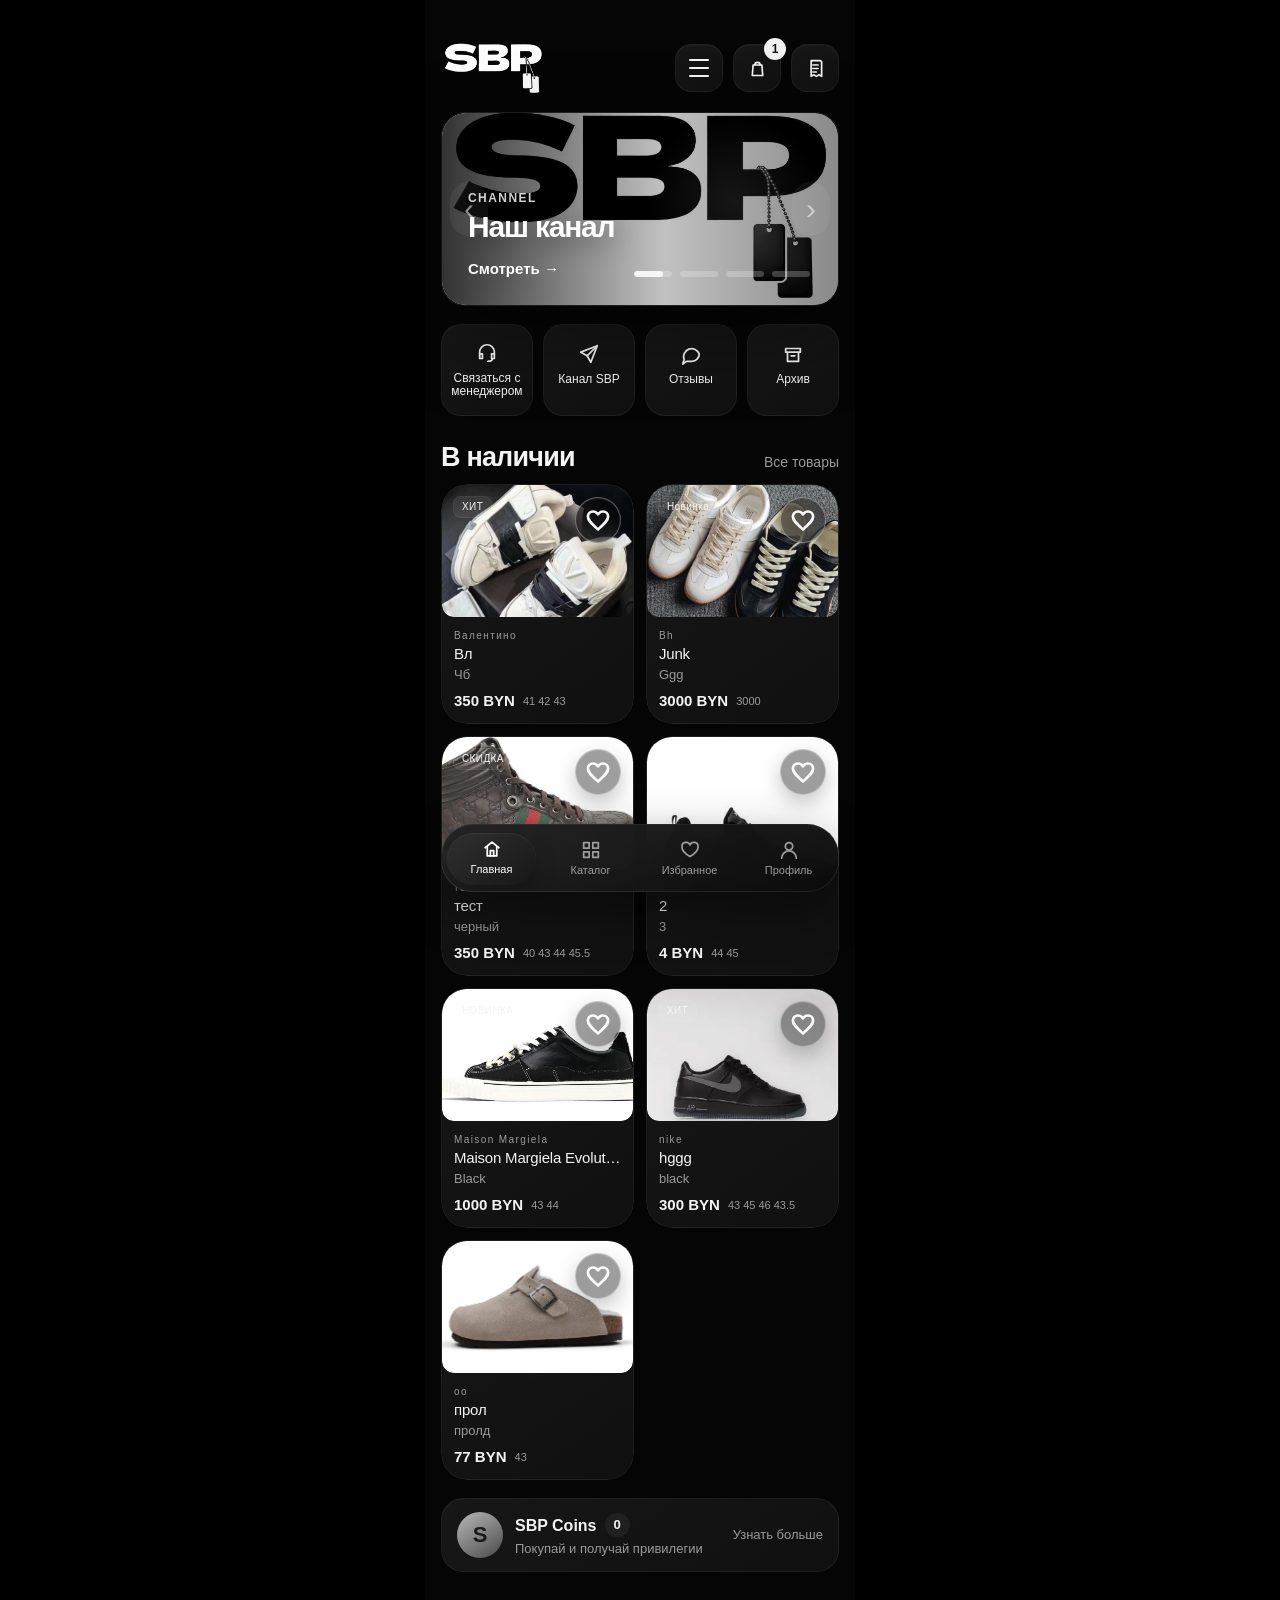
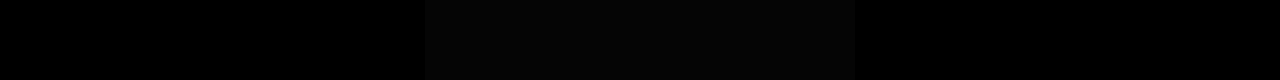
==== commit 23672719: "Add files via upload" ====
--- a/index.html
+++ b/index.html
@@ -6801,8 +6801,13 @@
 .sbp-archive-card .fav-heart{
   display:none!important;
 }
+.sbp-archive-card .photo{
+  transform:translateY(-10px)!important;
+  margin-bottom:-10px!important;
+}
 .sbp-archive-card .photo img{
   filter:grayscale(1) contrast(.88)!important;
+  object-position:center 38%!important;
 }
 .sbp-archive-card *{
   pointer-events:none!important;
@@ -9421,7 +9426,7 @@
     if(!section){
       section = document.createElement("div");
       section.className = "sbp-catalog-archive-section";
-      section.innerHTML = `<section class="section-head"><h2>Архив</h2><span>Недоступные позиции</span></section><section class="product-grid sbp-archive-grid" aria-label="Архив"></section>`;
+      section.innerHTML = `<section class="section-head"><h2>Архив</h2><span>Архивные позиции</span></section><section class="product-grid sbp-archive-grid" aria-label="Архив"></section>`;
       const grid = qs(":scope > .product-grid", screen) || qs(".product-grid", screen);
       if(grid) grid.insertAdjacentElement("afterend", section);
       else screen.appendChild(section);
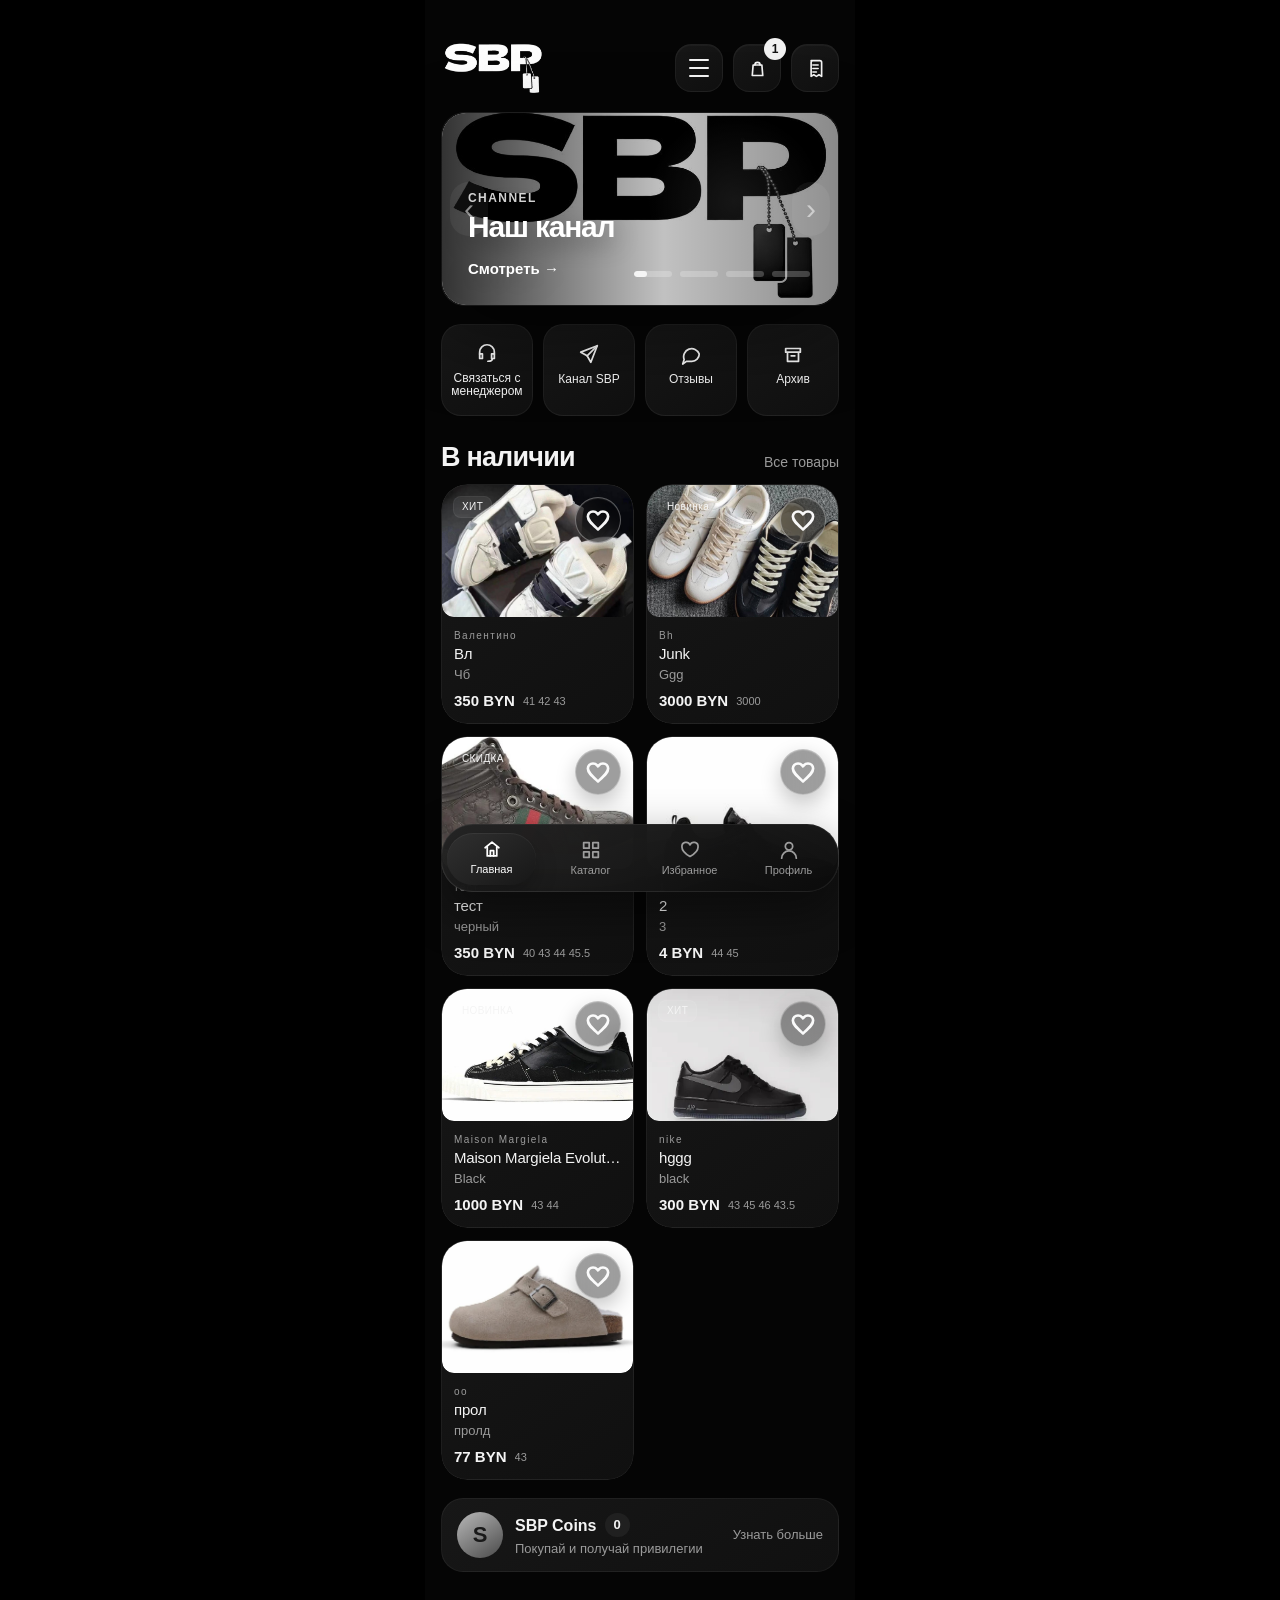
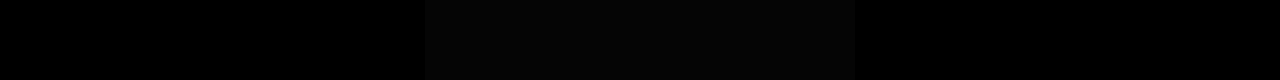
==== commit 8bc64993: "Add files via upload" ====
--- a/index.html
+++ b/index.html
@@ -6753,6 +6753,7 @@
   filter:grayscale(1) saturate(.35) brightness(.72)!important;
   transform:none!important;
   pointer-events:auto!important;
+  height:272px!important;
 }
 .sbp-archive-card:hover,
 .sbp-archive-card:active,
@@ -6802,12 +6803,33 @@
   display:none!important;
 }
 .sbp-archive-card .photo{
-  transform:translateY(-10px)!important;
-  margin-bottom:-10px!important;
+  height:144px!important;
+  padding:0!important;
+  margin:0 0 10px!important;
+  display:block!important;
+  overflow:hidden!important;
+  border-radius:22px 22px 16px 16px!important;
 }
 .sbp-archive-card .photo img{
+  width:100%!important;
+  height:100%!important;
+  object-fit:cover!important;
+  object-position:center top!important;
   filter:grayscale(1) contrast(.88)!important;
-  object-position:center 38%!important;
+}
+.sbp-archive-card .meta{
+  left:14px!important;
+  right:14px!important;
+  bottom:14px!important;
+}
+.sbp-archive-card .brand{
+  margin:0 0 6px!important;
+}
+.sbp-archive-card h3{
+  margin:0 0 6px!important;
+}
+.sbp-archive-card .color{
+  margin:0 0 12px!important;
 }
 .sbp-archive-card *{
   pointer-events:none!important;
@@ -9426,7 +9448,7 @@
     if(!section){
       section = document.createElement("div");
       section.className = "sbp-catalog-archive-section";
-      section.innerHTML = `<section class="section-head"><h2>Архив</h2><span>Архивные позиции</span></section><section class="product-grid sbp-archive-grid" aria-label="Архив"></section>`;
+      section.innerHTML = `<section class="section-head"><h2>Архив</h2><span>Недоступные позиции</span></section><section class="product-grid sbp-archive-grid" aria-label="Архив"></section>`;
       const grid = qs(":scope > .product-grid", screen) || qs(".product-grid", screen);
       if(grid) grid.insertAdjacentElement("afterend", section);
       else screen.appendChild(section);
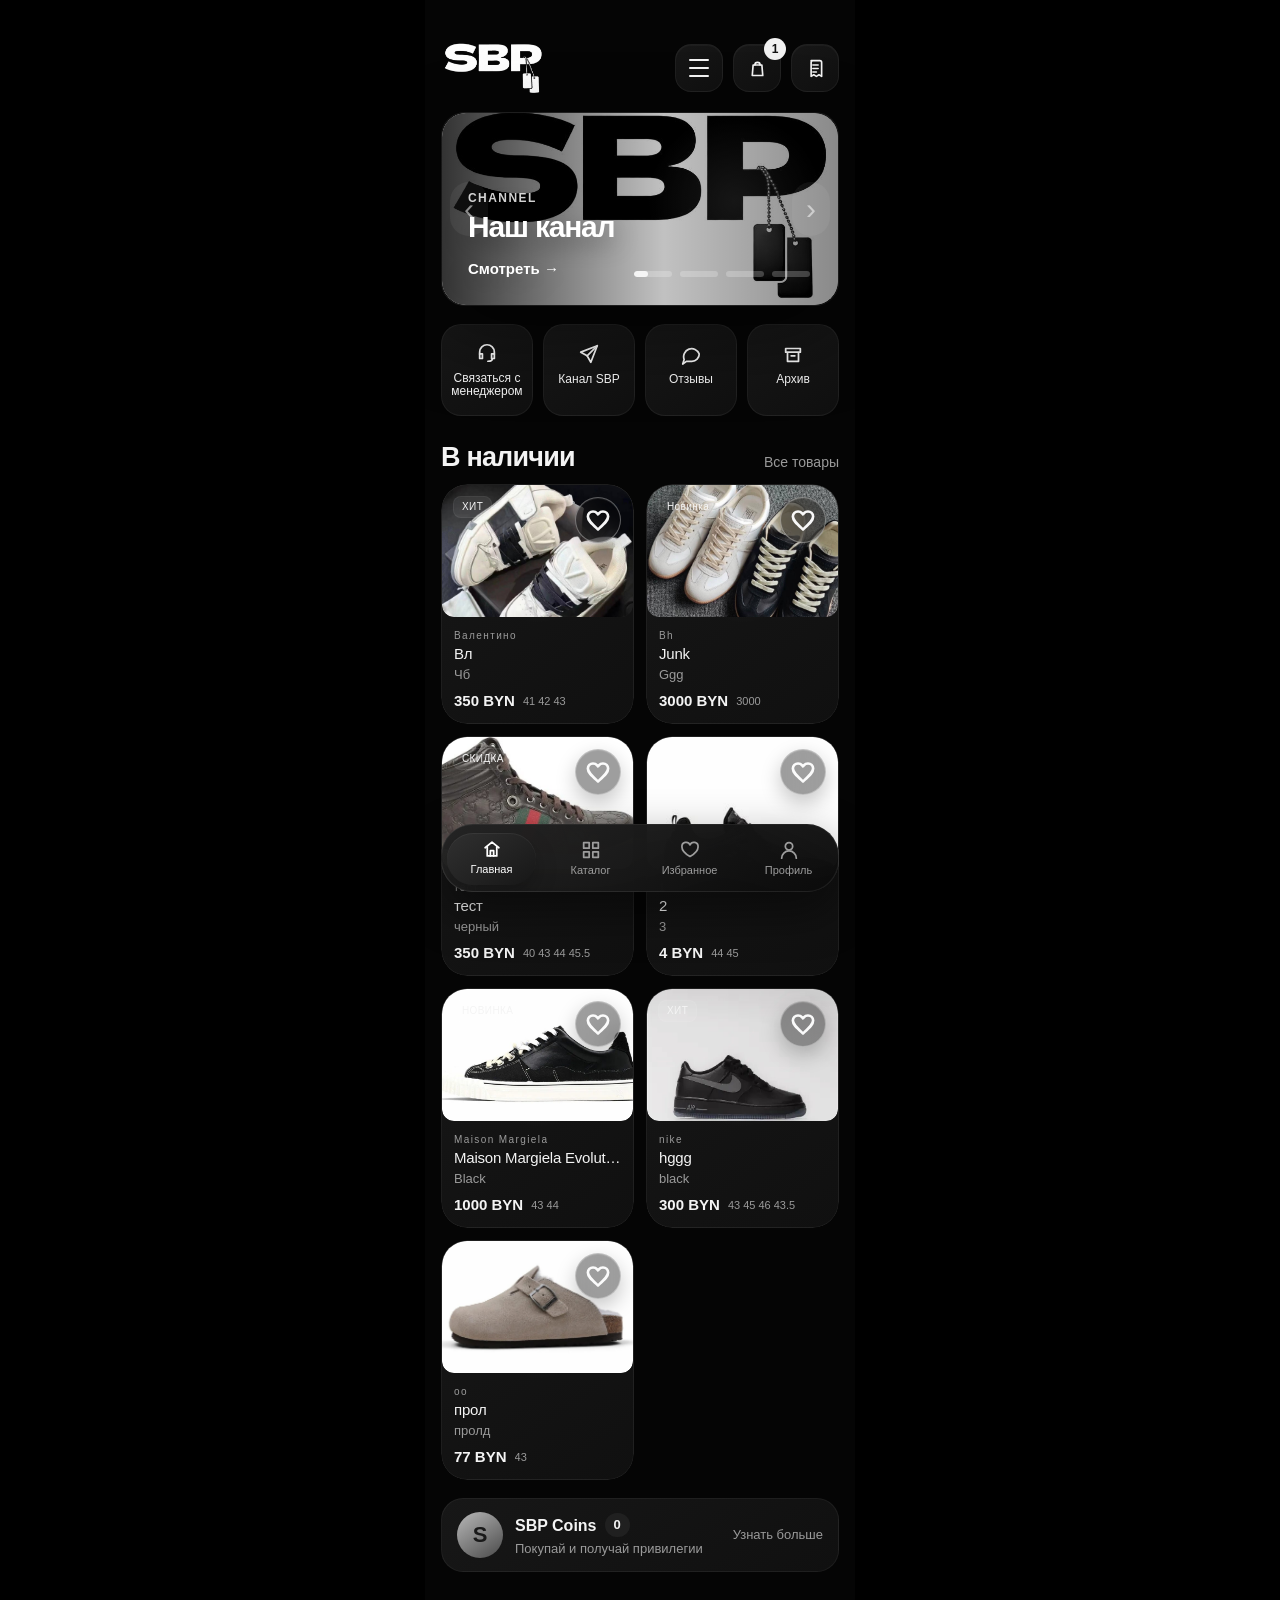
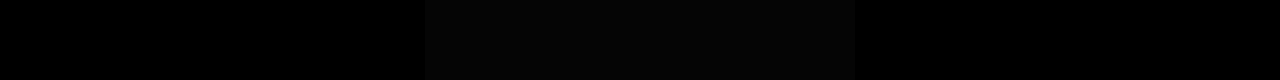
==== commit 081b7843: "Add files via upload" ====
--- a/index.html
+++ b/index.html
@@ -6753,7 +6753,6 @@
   filter:grayscale(1) saturate(.35) brightness(.72)!important;
   transform:none!important;
   pointer-events:auto!important;
-  height:272px!important;
 }
 .sbp-archive-card:hover,
 .sbp-archive-card:active,
@@ -6803,33 +6802,12 @@
   display:none!important;
 }
 .sbp-archive-card .photo{
-  height:144px!important;
-  padding:0!important;
-  margin:0 0 10px!important;
-  display:block!important;
-  overflow:hidden!important;
-  border-radius:22px 22px 16px 16px!important;
+  transform:translateY(-10px)!important;
+  margin-bottom:-10px!important;
 }
 .sbp-archive-card .photo img{
-  width:100%!important;
-  height:100%!important;
-  object-fit:cover!important;
-  object-position:center top!important;
   filter:grayscale(1) contrast(.88)!important;
-}
-.sbp-archive-card .meta{
-  left:14px!important;
-  right:14px!important;
-  bottom:14px!important;
-}
-.sbp-archive-card .brand{
-  margin:0 0 6px!important;
-}
-.sbp-archive-card h3{
-  margin:0 0 6px!important;
-}
-.sbp-archive-card .color{
-  margin:0 0 12px!important;
+  object-position:center 38%!important;
 }
 .sbp-archive-card *{
   pointer-events:none!important;
@@ -9448,7 +9426,7 @@
     if(!section){
       section = document.createElement("div");
       section.className = "sbp-catalog-archive-section";
-      section.innerHTML = `<section class="section-head"><h2>Архив</h2><span>Недоступные позиции</span></section><section class="product-grid sbp-archive-grid" aria-label="Архив"></section>`;
+      section.innerHTML = `<section class="section-head"><h2>Архив</h2><span>Архивные позиции</span></section><section class="product-grid sbp-archive-grid" aria-label="Архив"></section>`;
       const grid = qs(":scope > .product-grid", screen) || qs(".product-grid", screen);
       if(grid) grid.insertAdjacentElement("afterend", section);
       else screen.appendChild(section);
@@ -14308,5 +14286,83 @@
 })();
 </script>
 
+
+
+<style id="sbp-archive-card-layout-final-fix">
+/* Final archive card layout: image stays at the very top of the card frame, text is below it, no overlap. */
+.sbp-archive-card{
+  height:272px!important;
+  min-height:272px!important;
+  display:flex!important;
+  flex-direction:column!important;
+  align-items:stretch!important;
+  padding:0!important;
+  overflow:hidden!important;
+  border-radius:26px!important;
+  clip-path:inset(0 round 26px)!important;
+}
+.sbp-archive-card .photo{
+  order:0!important;
+  position:relative!important;
+  z-index:5!important;
+  display:block!important;
+  flex:0 0 150px!important;
+  width:100%!important;
+  height:150px!important;
+  min-height:150px!important;
+  margin:0!important;
+  padding:0!important;
+  overflow:hidden!important;
+  border-radius:26px 26px 17px 17px!important;
+}
+.sbp-archive-card .photo img{
+  display:block!important;
+  width:100%!important;
+  height:100%!important;
+  max-width:none!important;
+  max-height:none!important;
+  object-fit:cover!important;
+  object-position:center top!important;
+  filter:grayscale(1) contrast(.88)!important;
+}
+.sbp-archive-card .meta{
+  order:1!important;
+  position:relative!important;
+  z-index:5!important;
+  left:auto!important;
+  right:auto!important;
+  bottom:auto!important;
+  width:100%!important;
+  min-width:0!important;
+  flex:1 1 auto!important;
+  padding:12px 14px 14px!important;
+  box-sizing:border-box!important;
+}
+.sbp-archive-card .brand{
+  margin:0 0 7px!important;
+  line-height:1!important;
+}
+.sbp-archive-card h3{
+  margin:0 0 7px!important;
+  line-height:1.12!important;
+}
+.sbp-archive-card .color{
+  margin:0 0 13px!important;
+  line-height:1!important;
+}
+.sbp-archive-card .card-bottom{
+  margin-top:0!important;
+  display:grid!important;
+  grid-template-columns:auto minmax(0,1fr)!important;
+  align-items:center!important;
+  gap:9px!important;
+}
+.sbp-archive-card .sbp-archive-pill,
+.sbp-archive-card .badge{
+  position:absolute!important;
+  z-index:7!important;
+}
+</style>
+
 </body>
 </html>
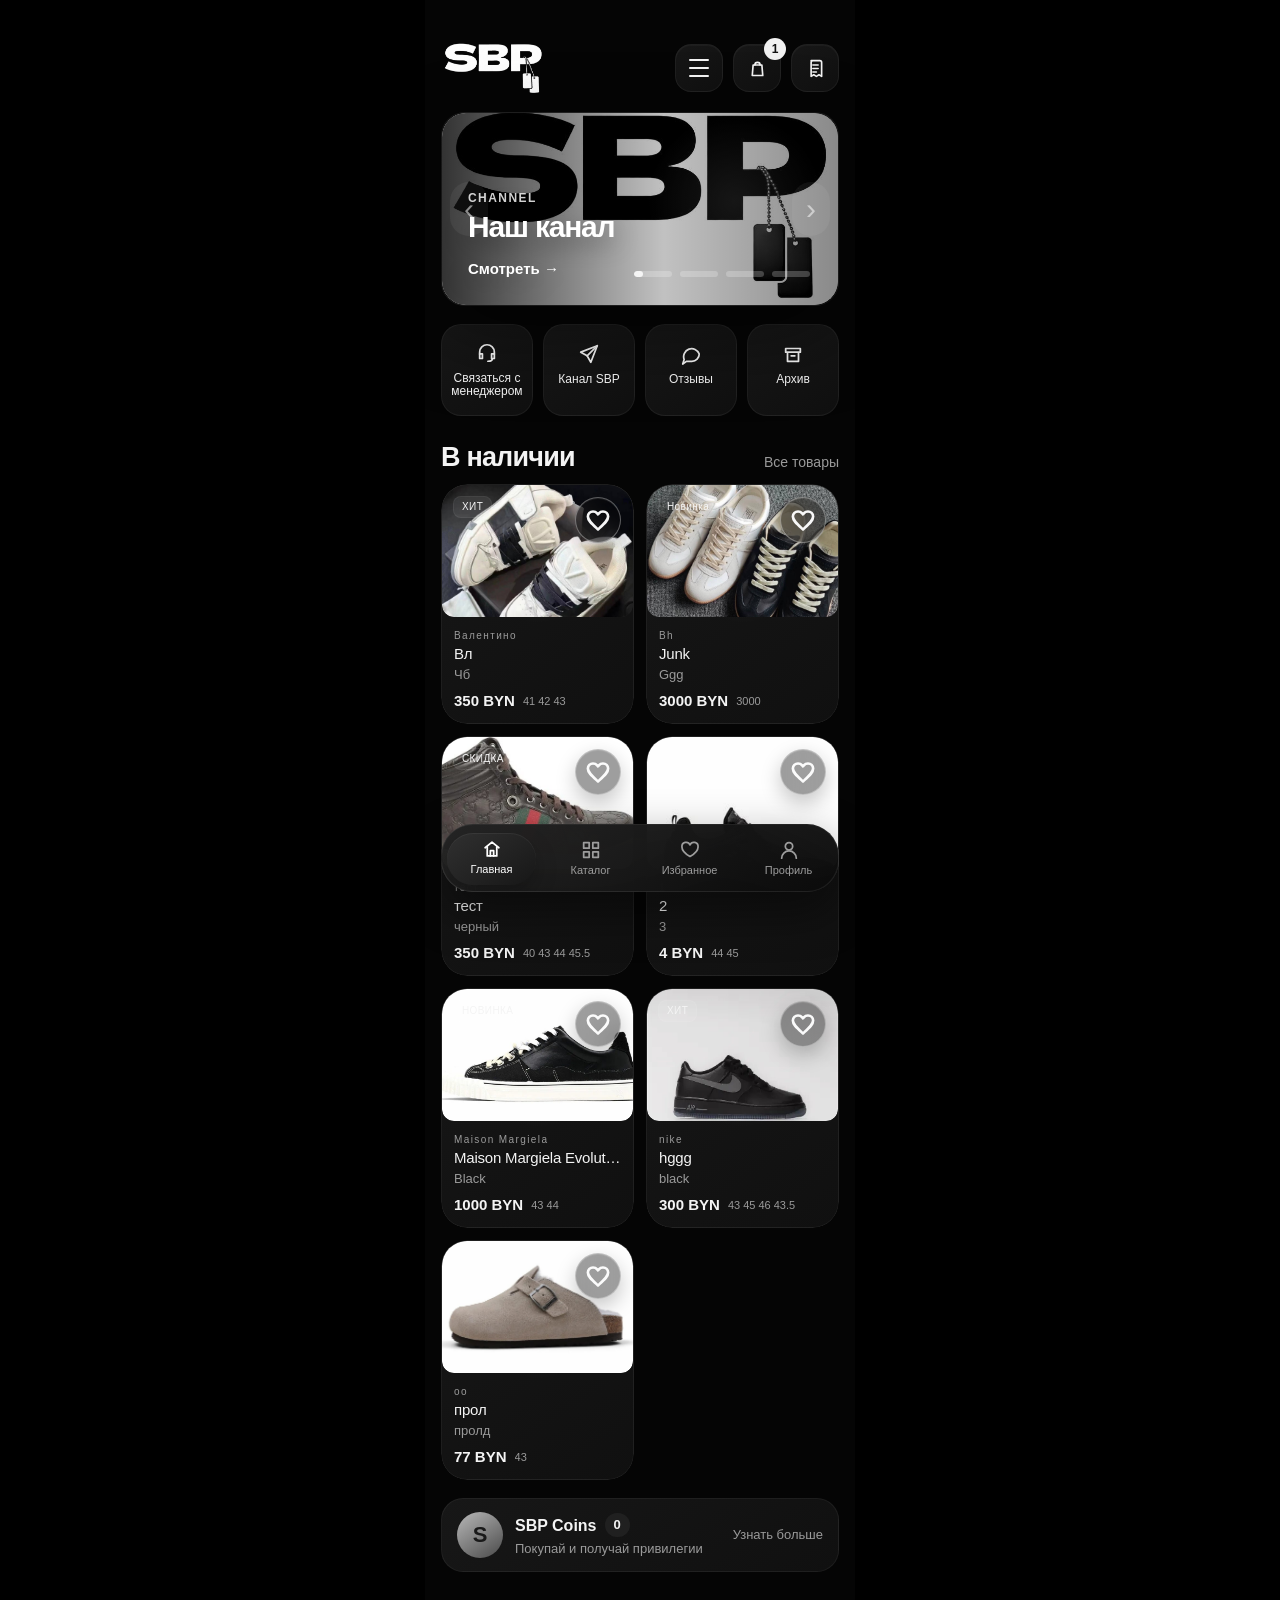
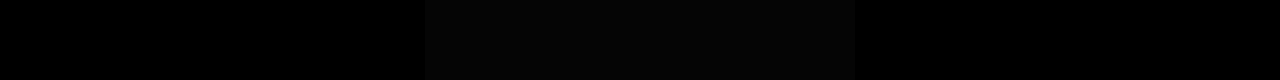
==== commit 371dd7f4: "Add files via upload" ====
--- a/index.html
+++ b/index.html
@@ -6823,6 +6823,10 @@
   background:#111!important;
   color:#fff!important;
 }
+
+/* remove archive label from product cards */
+.sbp-archive-card .sbp-archive-pill{display:none!important;}
+
 </style>
 <script src="https://telegram.org/js/telegram-web-app.js" defer></script>
 
@@ -9397,7 +9401,6 @@
     const img = imageOf(p);
     return `
       <div class="card sbp-dynamic-card sbp-archive-card" data-archive-product-id="${esc(id)}" aria-disabled="true">
-        <span class="sbp-archive-pill">Архив</span>
         ${p.badge && p.badge !== "-" ? `<span class="badge">${esc(p.badge)}</span>` : ""}
         <span class="photo">${img ? `<img src="${esc(img)}" alt="${esc(p.name || "")}" loading="lazy" decoding="async">` : ""}</span>
         <span class="meta">
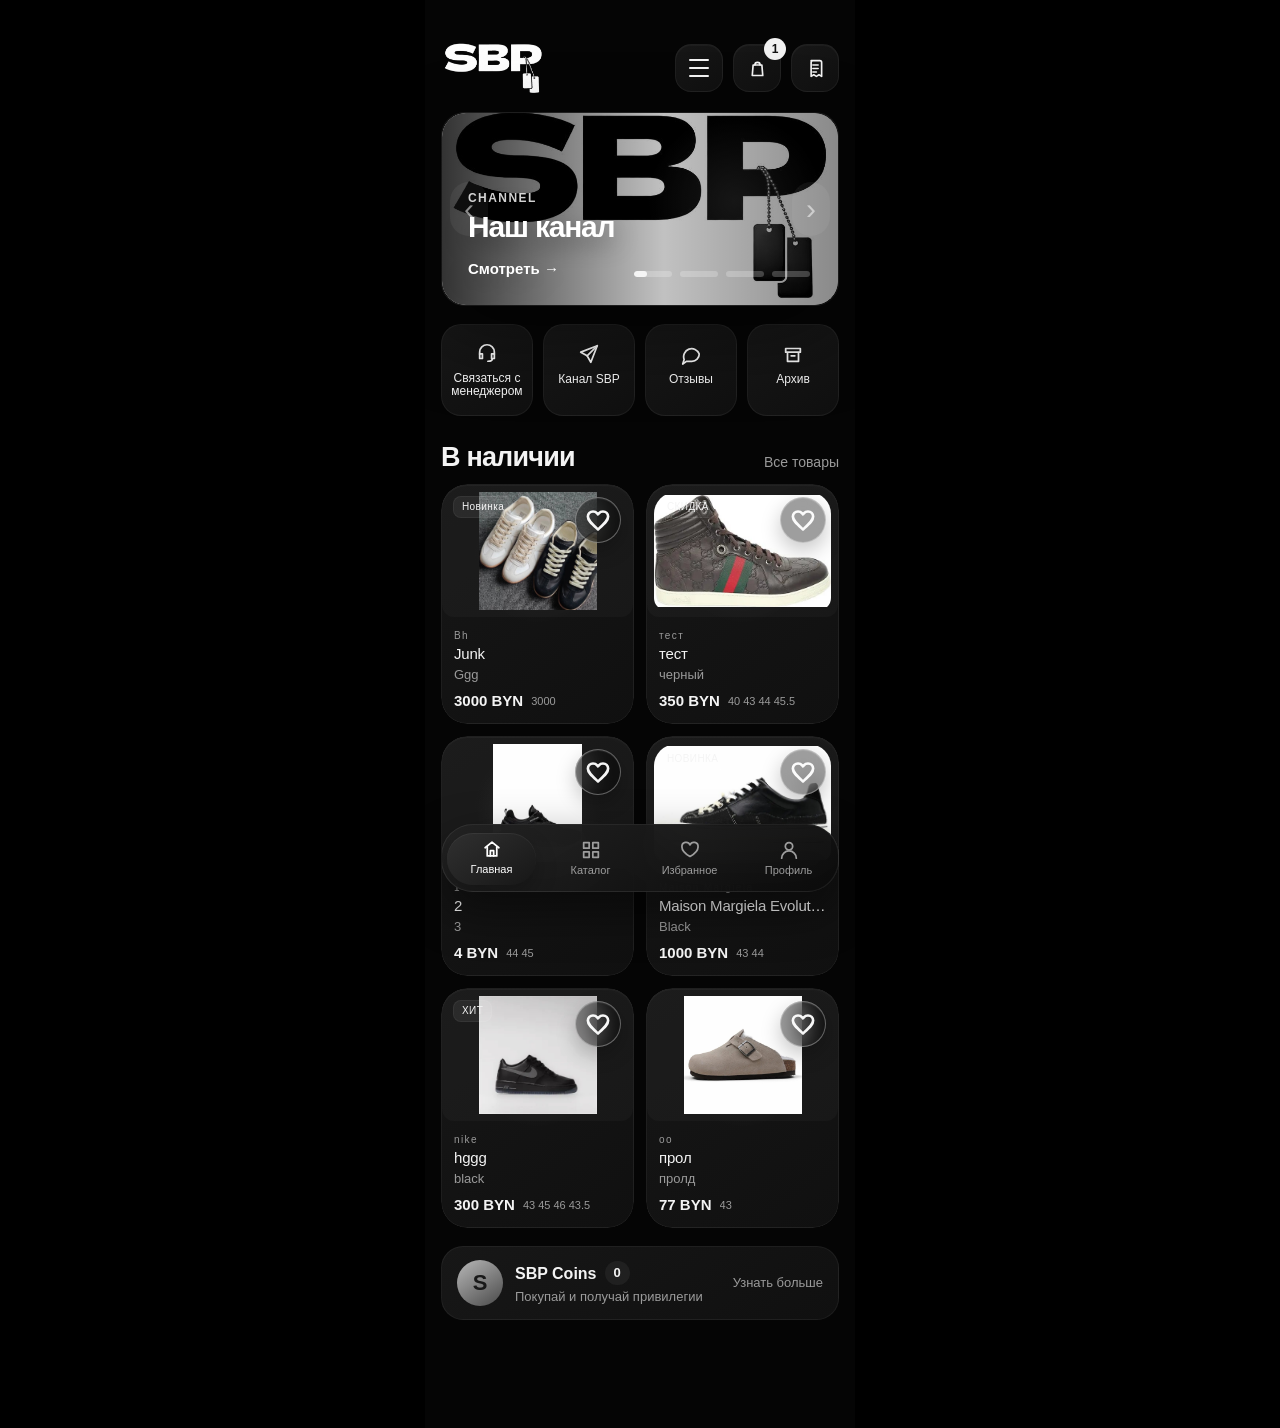
==== commit 0e776e87: "Add files via upload" ====
--- a/index.html
+++ b/index.html
@@ -6801,13 +6801,8 @@
 .sbp-archive-card .fav-heart{
   display:none!important;
 }
-.sbp-archive-card .photo{
-  transform:translateY(-10px)!important;
-  margin-bottom:-10px!important;
-}
 .sbp-archive-card .photo img{
   filter:grayscale(1) contrast(.88)!important;
-  object-position:center 38%!important;
 }
 .sbp-archive-card *{
   pointer-events:none!important;
@@ -12612,7 +12607,7 @@
 
     card.classList.add("sbp-bonus-active-v46");
     if(title) title.textContent = `Бонус −${applied} BYN`;
-    if(desc) desc.textContent = `${bonus.coins_cost} Coins будут списаны после отправки заявки`;
+    if(desc) desc.textContent = `${bonus.coins_cost} Coins уже списаны при активации`;
     if(pill) pill.textContent = "Будет использован";
     updateSummaryDiscount(applied);
   }
@@ -12855,7 +12850,7 @@
     card.classList.remove("is-empty");
     card.classList.add("sbp-bonus-active-v47");
     if(title) title.textContent = `Бонус −${discount} BYN`;
-    if(sub) sub.textContent = `${cost} Coins будут списаны при отправке заявки`;
+    if(sub) sub.textContent = `${cost} Coins уже списаны при активации`;
     if(btn){
       btn.textContent = "Будет использован";
       btn.disabled = true;
@@ -13216,6 +13211,7 @@
   const OLD_SELECTED_KEY = "sbp_selected_bonus_id_v92";
   const REQUEST_KEY = "sbp_requested_bonus_v1";
   const ACTIVE_COUNT_KEY = "sbp_active_bonuses_count";
+  const LOCAL_WALLET_KEY = "sbp_v93_local_wallet_coins";
   const MAX_ACTIVE = 3;
   const BONUS_PRESETS = [
     {coins_cost:100, discount_byn:5, title:"Скидка 5 BYN", subtitle:"К следующему заказу"},
@@ -13229,6 +13225,58 @@
   function esc(v){ return String(v ?? "").replace(/[&<>"']/g, m => ({'&':'&amp;','<':'&lt;','>':'&gt;','"':'&quot;',"'":'&#039;'}[m])); }
   function nowIso(){ return new Date().toISOString(); }
   function makeId(){ return "BONUS-" + Date.now() + "-" + Math.random().toString(36).slice(2,8); }
+  function num(value){
+    const n = Number(value || 0);
+    return Number.isFinite(n) && n > 0 ? Math.floor(n) : 0;
+  }
+  function readProfileState(){
+    try{
+      if(window.SBP_PROFILE_STATE && typeof window.SBP_PROFILE_STATE.read === "function"){
+        const state = window.SBP_PROFILE_STATE.read();
+        if(state && typeof state === "object") return state;
+      }
+    }catch(e){}
+    const state = safeJson(localStorage.getItem("sbp_profile_state_v1") || "{}", {});
+    return state && typeof state === "object" ? state : {};
+  }
+  function hasActiveLocalBonuses(){
+    const arr = safeJson(localStorage.getItem(BONUS_KEY) || "[]", []);
+    return Array.isArray(arr) && arr.some(b => b && (b.status === "active" || !b.status));
+  }
+  function walletCoins(){
+    const localWallet = localStorage.getItem(LOCAL_WALLET_KEY);
+    if(localWallet !== null && hasActiveLocalBonuses()) return num(localWallet);
+    const state = readProfileState();
+    const fromState = state.coins_balance ?? state.coins;
+    const fromLegacy = localStorage.getItem("sbp_coins_balance");
+    return num(fromState ?? fromLegacy);
+  }
+  function applyCoinsBalance(coins){
+    coins = num(coins);
+    try{ localStorage.setItem(LOCAL_WALLET_KEY, String(coins)); }catch(_e){}
+    try{
+      if(window.SBP_PROFILE_STATE && typeof window.SBP_PROFILE_STATE.setCoins === "function"){
+        window.SBP_PROFILE_STATE.setCoins(coins);
+      }else{
+        const state = readProfileState();
+        state.coins = coins;
+        state.coins_balance = coins;
+        state.updated_at = nowIso();
+        localStorage.setItem("sbp_profile_state_v1", JSON.stringify(state));
+        localStorage.setItem("sbp_coins_balance", String(coins));
+      }
+    }catch(e){
+      try{ localStorage.setItem("sbp_coins_balance", String(coins)); }catch(_e){}
+    }
+    qsa("[data-sbp-coins-value], [data-sbp-profile-coins], [data-sbp-coins-balance]").forEach(el => { el.textContent = String(coins); });
+  }
+  function spendCoins(cost){
+    cost = num(cost);
+    const balance = walletCoins();
+    if(!cost || balance < cost) return false;
+    applyCoinsBalance(balance - cost);
+    return true;
+  }
 
   function normalizeBonus(b){
     const cost = Number(b && b.coins_cost);
@@ -13241,6 +13289,8 @@
       title:b.title || `Скидка ${discount} BYN`,
       status:"active",
       activated_at:b.activated_at || nowIso(),
+      coins_charged: b.coins_charged === true,
+      coins_charged_at: b.coins_charged_at || "",
       source:"frontend_v93_active_bonus"
     };
   }
@@ -13270,9 +13320,15 @@
     const clean = Array.isArray(arr) ? arr.map(normalizeBonus).filter(Boolean).slice(0, MAX_ACTIVE) : [];
     localStorage.setItem(BONUS_KEY, JSON.stringify(clean));
     localStorage.setItem(ACTIVE_COUNT_KEY, String(clean.length));
+    try{
+      if(window.SBP_PROFILE_STATE && typeof window.SBP_PROFILE_STATE.setActiveBonuses === "function"){
+        window.SBP_PROFILE_STATE.setActiveBonuses(clean.length);
+      }
+    }catch(e){}
     if(!clean.length){
       localStorage.removeItem(SELECTED_KEY);
       localStorage.removeItem(REQUEST_KEY);
+      localStorage.removeItem(LOCAL_WALLET_KEY);
     }else{
       const selected = localStorage.getItem(SELECTED_KEY);
       if(!selected || !clean.some(b => b.id === selected)){
@@ -13298,6 +13354,8 @@
       discount_byn:Number(b.discount_byn),
       title:b.title,
       activated_at:b.activated_at,
+      coins_charged: b.coins_charged === true,
+      coins_charged_at: b.coins_charged_at || "",
       source:"frontend_v93_active_bonus"
     };
   }
@@ -13322,26 +13380,41 @@
   }
 
   function activateBonus(cost, discount){
+    cost = num(cost);
+    discount = num(discount);
     let arr = bonuses();
     if(arr.length >= MAX_ACTIVE){
       toast("Можно иметь максимум 3 активных бонуса");
       render();
       return;
     }
-
+    if(!cost || !discount){
+      toast("Ошибка бонуса");
+      render();
+      return;
+    }
+    if(!spendCoins(cost)){
+      toast("Недостаточно Coins");
+      render();
+      return;
+    }
+
+    const chargedAt = nowIso();
     const bonus = normalizeBonus({
       id:makeId(),
-      coins_cost:Number(cost),
-      discount_byn:Number(discount),
-      title:`Скидка ${Number(discount)} BYN`,
-      activated_at:nowIso()
+      coins_cost:cost,
+      discount_byn:discount,
+      title:`Скидка ${discount} BYN`,
+      activated_at:chargedAt,
+      coins_charged:true,
+      coins_charged_at:chargedAt
     });
 
     arr.push(bonus);
     saveBonuses(arr);
     localStorage.setItem(SELECTED_KEY, bonus.id);
     syncSelected();
-    toast(`Бонус −${Number(discount)} BYN активирован`);
+    toast(`Бонус −${discount} BYN активирован`);
     render();
   }
 
@@ -13379,14 +13452,14 @@
 
     return `
       <h2>Активные бонусы</h2>
-      <p>Можно иметь до 3 бонусов. К заказу применится только выбранный. Coins спишутся при оформлении заказа.</p>
+      <p>Можно иметь до 3 бонусов. К заказу применится только выбранный. Coins списываются сразу при активации бонуса.</p>
       <div class="sbp-v93-active-list">
         ${arr.map(b => {
           const isSelected = selected && selected.id === b.id;
           return `<article class="sbp-v93-active-card ${isSelected ? "is-selected" : ""}">
             <div>
               <h3>−${Number(b.discount_byn)} BYN</h3>
-              <p>${Number(b.coins_cost)} Coins · ${isSelected ? "будет применён к заказу" : "можно выбрать"}</p>
+              <p>${Number(b.coins_cost)} Coins списаны · ${isSelected ? "будет применён к заказу" : "можно выбрать"}</p>
             </div>
             <div>
               <button type="button" class="sbp-v93-select-btn" data-sbp-v91-select="${esc(b.id)}">${isSelected ? "Выбран" : "Выбрать"}</button>
@@ -13401,7 +13474,7 @@
     const full = arr.length >= MAX_ACTIVE;
     return `
       <h2>Активация бонуса</h2>
-      <p>${full ? "У вас уже 3/3 активных бонуса." : `Активных бонусов: ${arr.length}/${MAX_ACTIVE}. Coins спишутся только при оформлении заказа.`}</p>
+      <p>${full ? "У вас уже 3/3 активных бонуса." : `Активных бонусов: ${arr.length}/${MAX_ACTIVE}. Coins списываются сразу при активации бонуса.`}</p>
       <div class="sbp-v93-buy-list">
         ${BONUS_PRESETS.map(b => `
           <button type="button" class="sbp-v93-buy-btn" data-sbp-v91-buy="1" data-cost="${b.coins_cost}" data-discount="${b.discount_byn}" ${full ? "disabled" : ""}>
@@ -13426,7 +13499,7 @@
       <div class="screen-head">
         <button class="back-chip" type="button" data-sbp-v93-back-profile>‹ Назад</button>
         <h1>SBP Coins</h1>
-        <p>Бонусы активируются заранее, а Coins списываются только при оформлении заказа.</p>
+        <p>Бонусы активируются заранее, а Coins списываются сразу при активации.</p>
       </div>
       <div class="sbp-v93-bonus-root">
         <section class="sbp-v93-card" data-sbp-v91-active-host>${activeHtml(arr, selected)}</section>
@@ -14365,6 +14438,63 @@
   position:absolute!important;
   z-index:7!important;
 }
+
+
+/* === SBP product photo contain fix ===
+   Product/catalog/archive/order photos should fit inside their own frame instead of being heavily cropped. */
+.card .photo,
+.sbp-dynamic-card .photo{
+  display:flex!important;
+  align-items:center!important;
+  justify-content:center!important;
+  overflow:hidden!important;
+  padding:7px!important;
+  box-sizing:border-box!important;
+  background:rgba(255,255,255,.025)!important;
+}
+.card .photo img,
+.sbp-dynamic-card .photo img{
+  display:block!important;
+  width:100%!important;
+  height:100%!important;
+  max-width:100%!important;
+  max-height:100%!important;
+  object-fit:contain!important;
+  object-position:center!important;
+}
+.sbp-archive-card .photo{
+  display:flex!important;
+  align-items:center!important;
+  justify-content:center!important;
+  padding:7px!important;
+  box-sizing:border-box!important;
+}
+.sbp-archive-card .photo img{
+  display:block!important;
+  width:100%!important;
+  height:100%!important;
+  max-width:100%!important;
+  max-height:100%!important;
+  object-fit:contain!important;
+  object-position:center!important;
+  filter:grayscale(1) contrast(.88)!important;
+}
+.product-main-image img,
+.product-thumb img,
+.cart-img img,
+.order-product-photo img,
+#ordersScreen .sbp-v51-order-img img,
+#ordersScreen .sbp-v57-order-img img,
+.sbp-v69-order-img img,
+.sbp-v102-order-img img{
+  width:100%!important;
+  height:100%!important;
+  max-width:100%!important;
+  max-height:100%!important;
+  object-fit:contain!important;
+  object-position:center!important;
+}
+
 </style>
 
 </body>
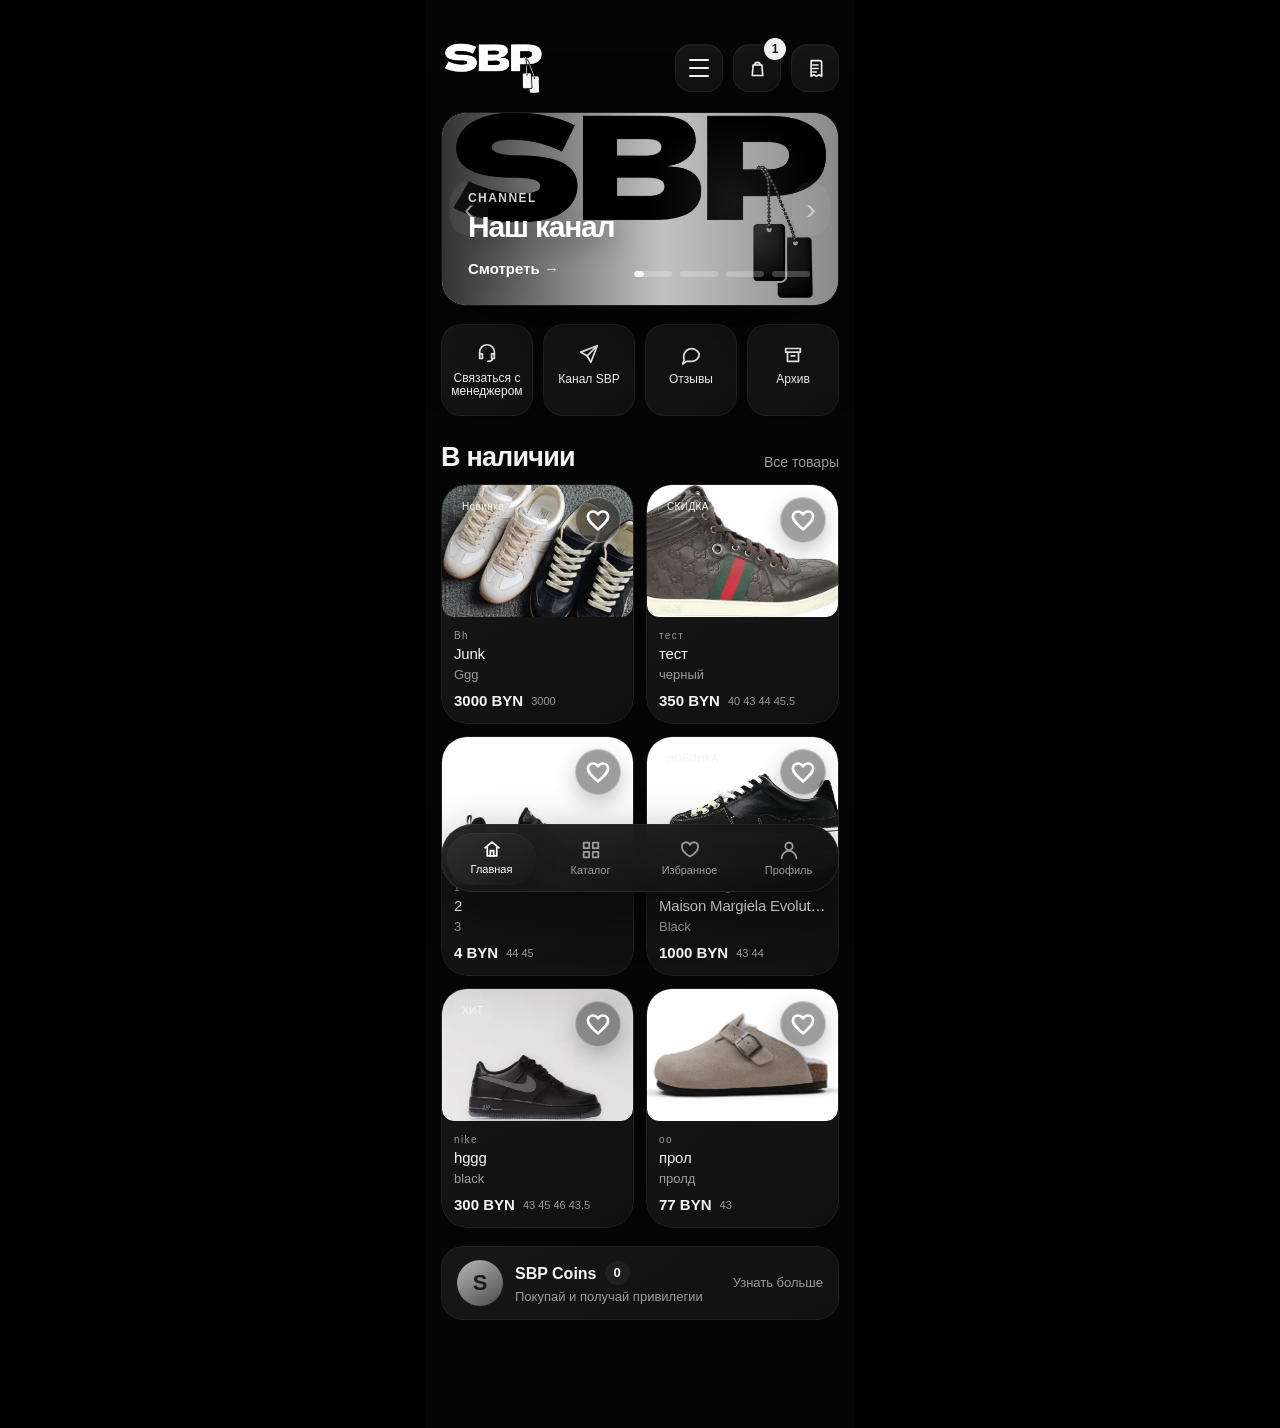
==== commit 891ad7d6: "Add files via upload" ====
--- a/index.html
+++ b/index.html
@@ -14440,43 +14440,34 @@
 }
 
 
-/* === SBP product photo contain fix ===
-   Product/catalog/archive/order photos should fit inside their own frame instead of being heavily cropped. */
+/* === SBP product photo frame fix ===
+   Catalog/archive cards fill the photo slot so uploaded white canvases do not appear as big inner frames.
+   Detail/cart/order images still use contain so the product is readable there. */
 .card .photo,
-.sbp-dynamic-card .photo{
+.sbp-dynamic-card .photo,
+.sbp-archive-card .photo{
   display:flex!important;
   align-items:center!important;
   justify-content:center!important;
   overflow:hidden!important;
-  padding:7px!important;
+  padding:0!important;
   box-sizing:border-box!important;
   background:rgba(255,255,255,.025)!important;
 }
 .card .photo img,
-.sbp-dynamic-card .photo img{
-  display:block!important;
-  width:100%!important;
-  height:100%!important;
-  max-width:100%!important;
-  max-height:100%!important;
-  object-fit:contain!important;
-  object-position:center!important;
-}
-.sbp-archive-card .photo{
-  display:flex!important;
-  align-items:center!important;
-  justify-content:center!important;
-  padding:7px!important;
-  box-sizing:border-box!important;
-}
+.sbp-dynamic-card .photo img,
 .sbp-archive-card .photo img{
   display:block!important;
   width:100%!important;
   height:100%!important;
-  max-width:100%!important;
-  max-height:100%!important;
-  object-fit:contain!important;
+  max-width:none!important;
+  max-height:none!important;
+  object-fit:cover!important;
   object-position:center!important;
+  border:0!important;
+  background:transparent!important;
+}
+.sbp-archive-card .photo img{
   filter:grayscale(1) contrast(.88)!important;
 }
 .product-main-image img,
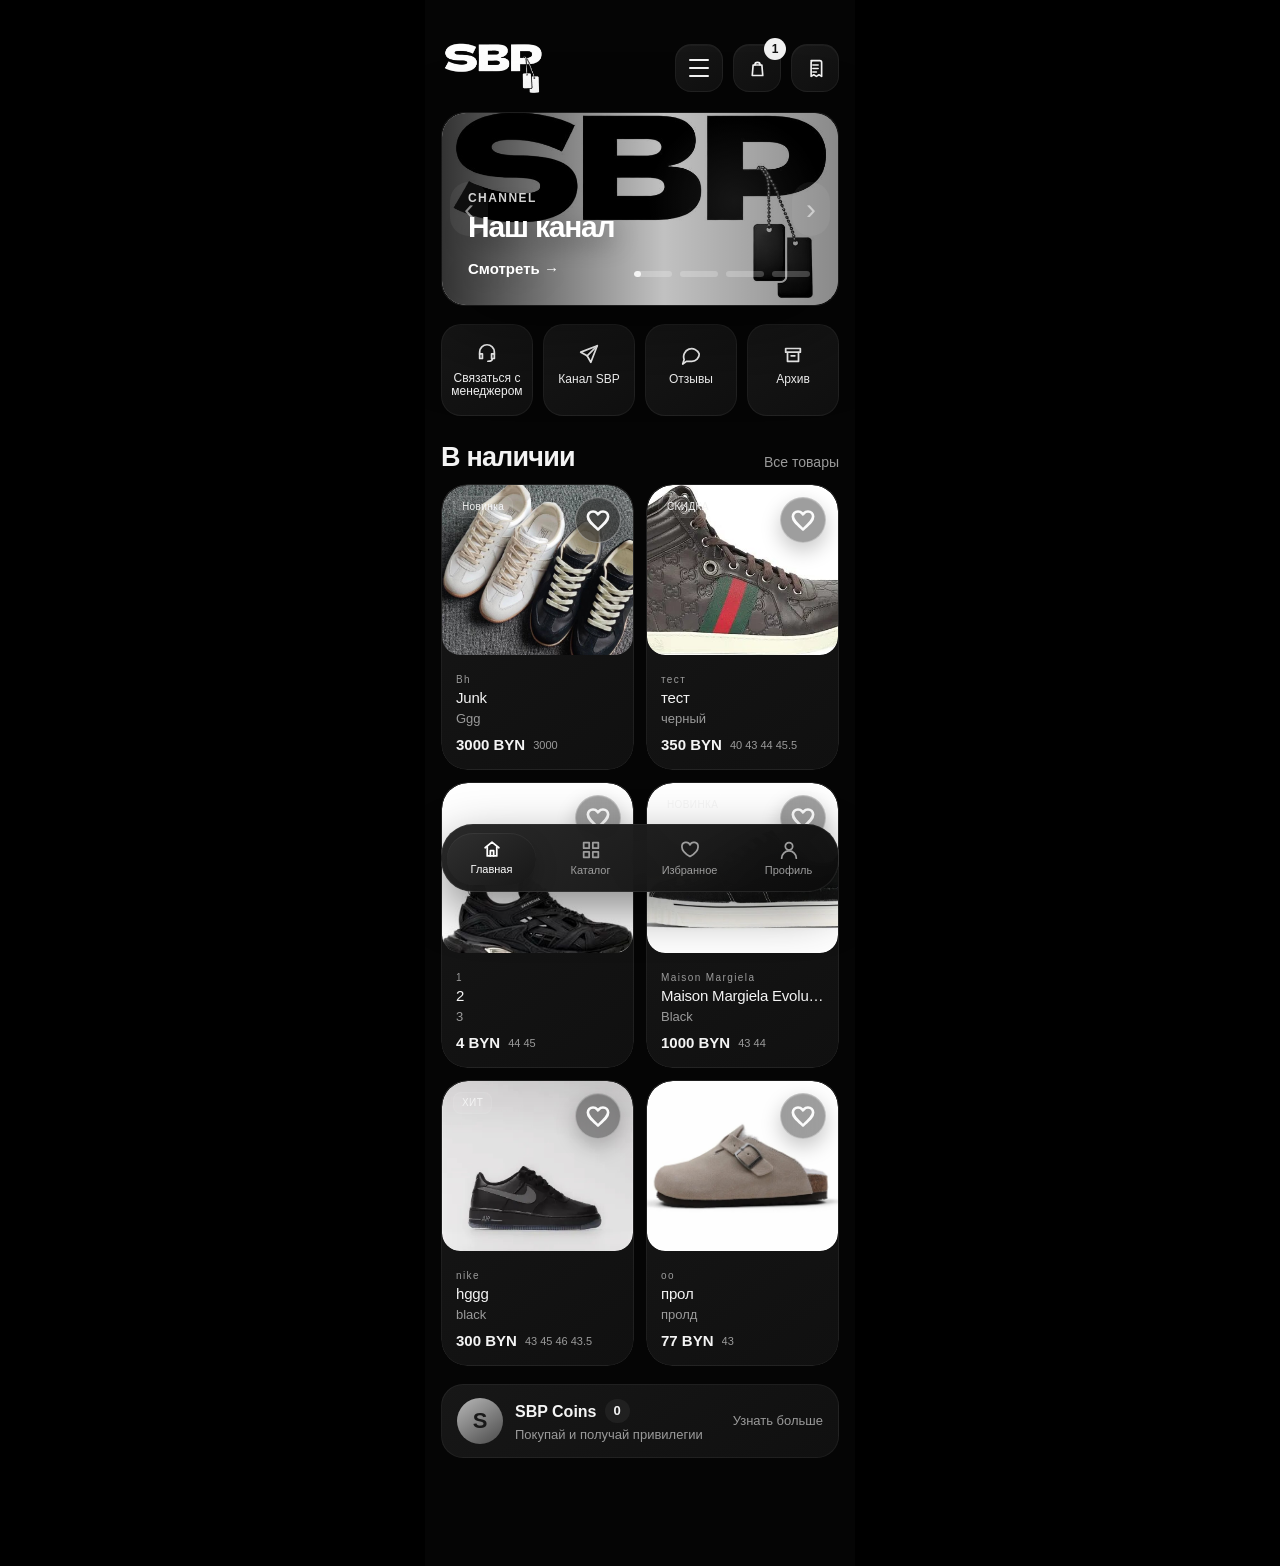
==== commit bf6094a9: "Add files via upload" ====
--- a/index.html
+++ b/index.html
@@ -14488,5 +14488,93 @@
 
 </style>
 
+
+
+<style id="sbp-product-photo-smart-crop-v2">
+/* Smart product photo fit: no big inner white frame, but much softer crop than the old cover mode. */
+#homeScreen .product-grid > .card,
+#catalogScreen .product-grid > .card,
+#favoritesScreen .product-grid > .card,
+.sbp-catalog-archive-section .sbp-archive-card,
+#archiveScreen .sbp-archive-card{
+  height:286px!important;
+  min-height:286px!important;
+  border-radius:26px!important;
+  clip-path:inset(0 round 26px)!important;
+}
+
+#homeScreen .product-grid > .card .photo,
+#catalogScreen .product-grid > .card .photo,
+#favoritesScreen .product-grid > .card .photo,
+.sbp-catalog-archive-section .sbp-archive-card .photo,
+#archiveScreen .sbp-archive-card .photo{
+  width:100%!important;
+  height:170px!important;
+  min-height:170px!important;
+  flex:0 0 170px!important;
+  margin:0!important;
+  padding:0!important;
+  display:block!important;
+  overflow:hidden!important;
+  border-radius:26px 26px 18px 18px!important;
+  background:linear-gradient(145deg,var(--card1),var(--card2))!important;
+}
+
+#homeScreen .product-grid > .card .photo img,
+#catalogScreen .product-grid > .card .photo img,
+#favoritesScreen .product-grid > .card .photo img,
+.sbp-catalog-archive-section .sbp-archive-card .photo img,
+#archiveScreen .sbp-archive-card .photo img{
+  display:block!important;
+  width:100%!important;
+  height:100%!important;
+  max-width:none!important;
+  max-height:none!important;
+  object-fit:cover!important;
+  object-position:center!important;
+  border:0!important;
+  background:transparent!important;
+}
+
+#homeScreen .product-grid > .card .meta,
+#catalogScreen .product-grid > .card .meta,
+#favoritesScreen .product-grid > .card .meta{
+  left:14px!important;
+  right:14px!important;
+  bottom:15px!important;
+}
+
+.sbp-catalog-archive-section .sbp-archive-card .meta,
+#archiveScreen .sbp-archive-card .meta{
+  padding:14px 14px 15px!important;
+}
+
+.sbp-catalog-archive-section .sbp-archive-card .photo img,
+#archiveScreen .sbp-archive-card .photo img{
+  filter:grayscale(1) contrast(.88)!important;
+}
+
+@media(max-width:380px){
+  #homeScreen .product-grid > .card,
+  #catalogScreen .product-grid > .card,
+  #favoritesScreen .product-grid > .card,
+  .sbp-catalog-archive-section .sbp-archive-card,
+  #archiveScreen .sbp-archive-card{
+    height:274px!important;
+    min-height:274px!important;
+  }
+
+  #homeScreen .product-grid > .card .photo,
+  #catalogScreen .product-grid > .card .photo,
+  #favoritesScreen .product-grid > .card .photo,
+  .sbp-catalog-archive-section .sbp-archive-card .photo,
+  #archiveScreen .sbp-archive-card .photo{
+    height:160px!important;
+    min-height:160px!important;
+    flex-basis:160px!important;
+  }
+}
+</style>
+
 </body>
 </html>
